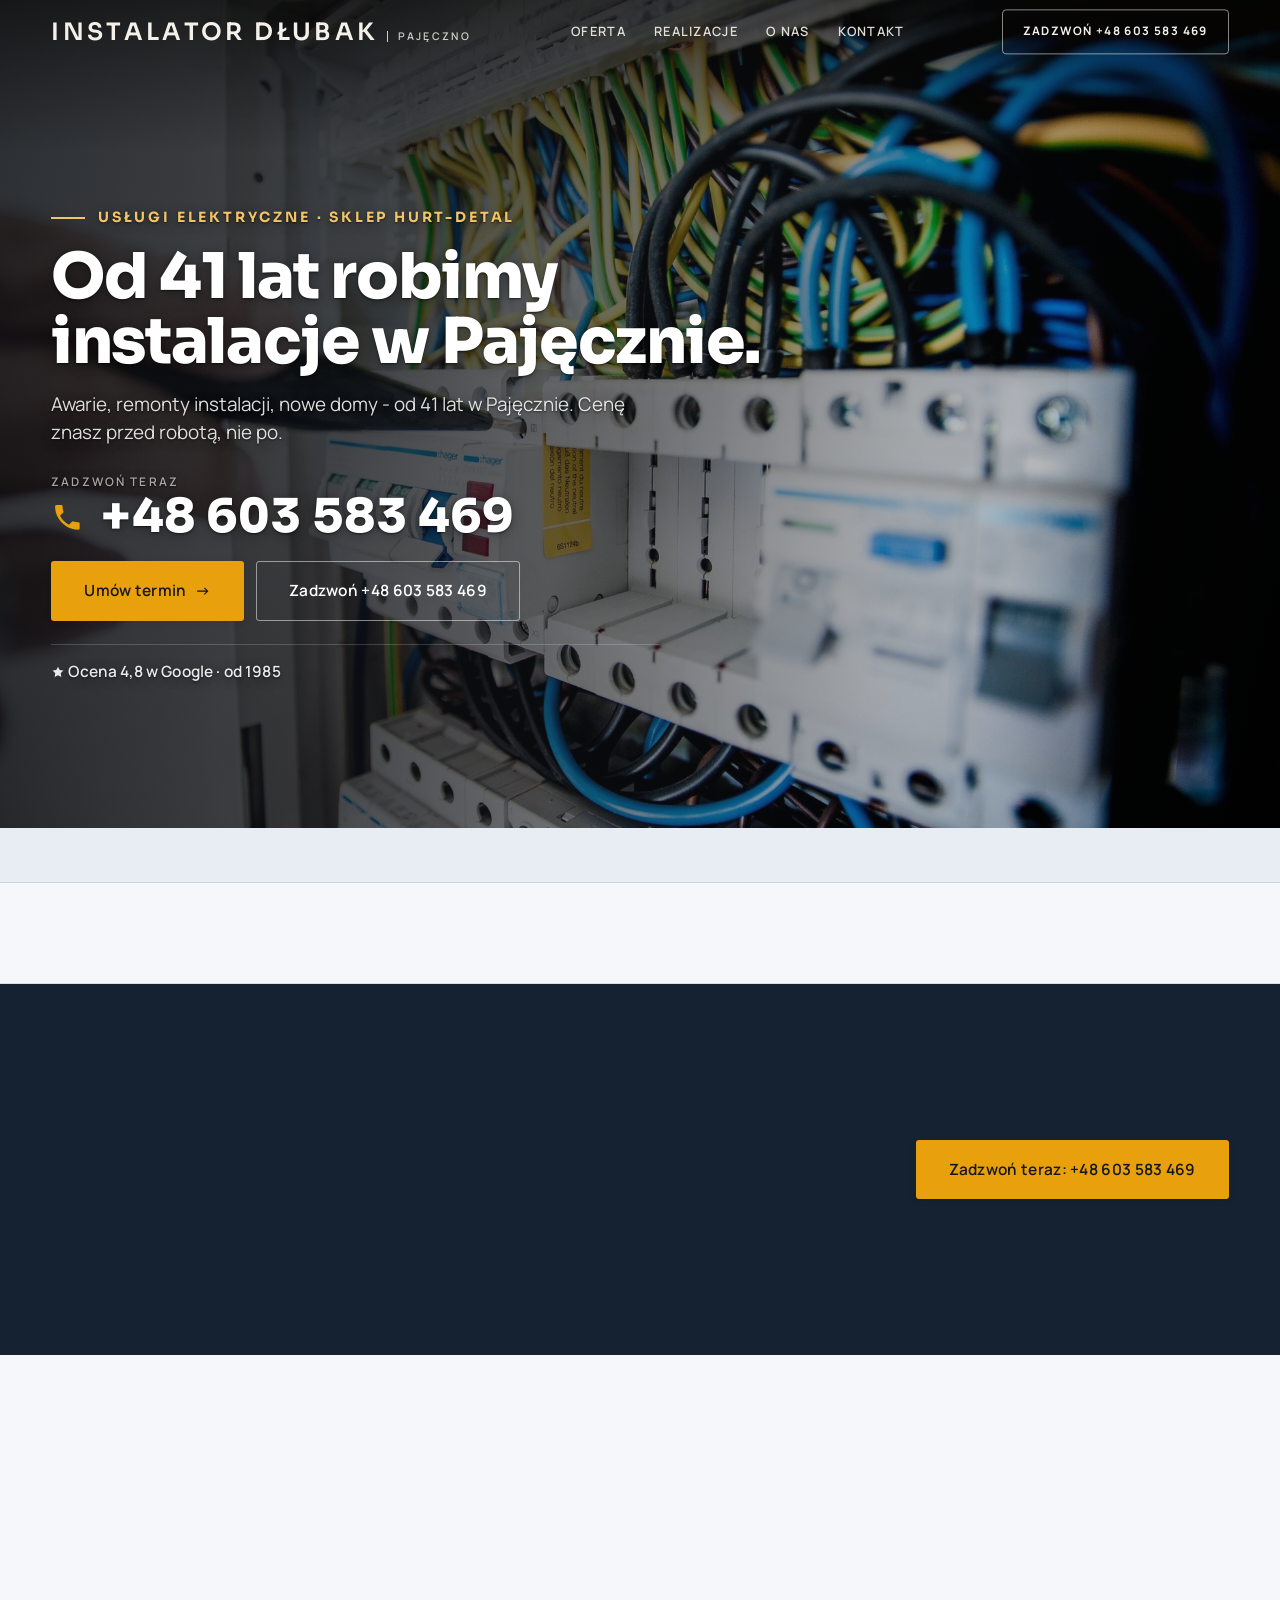
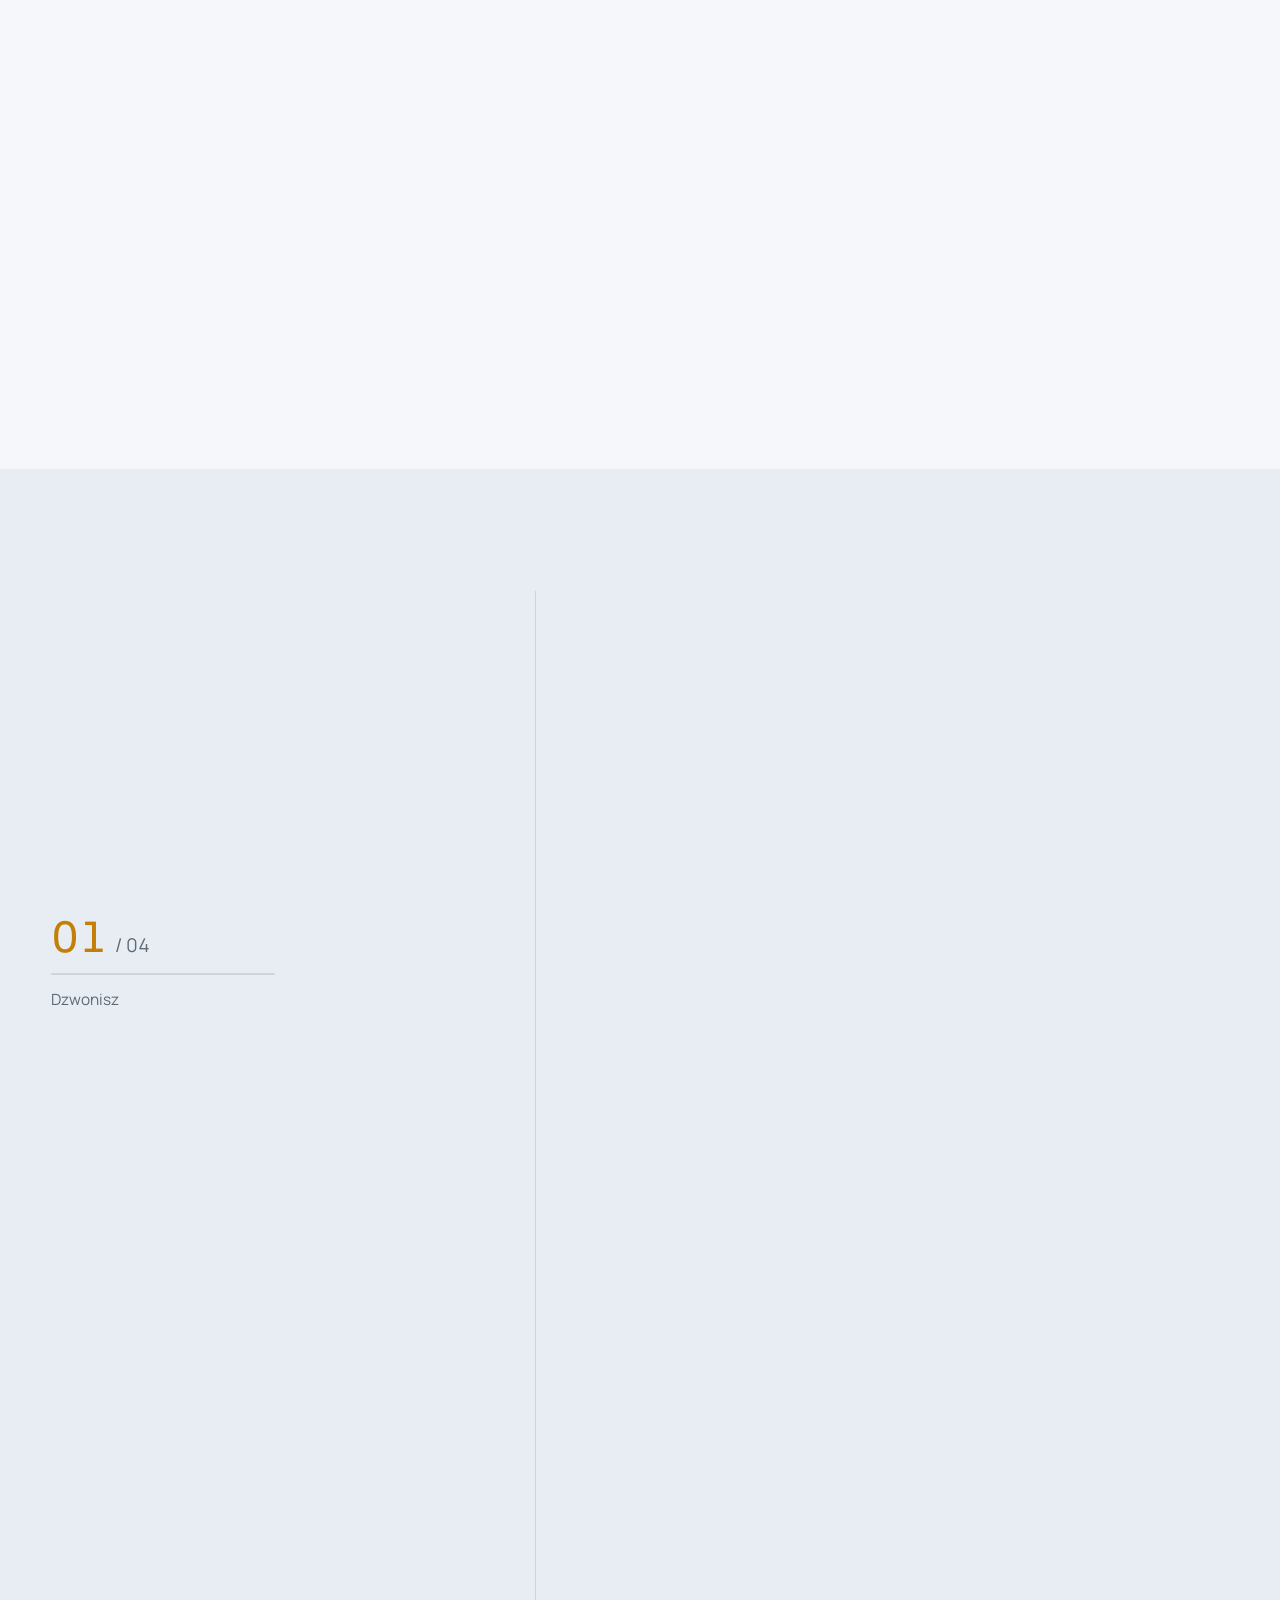
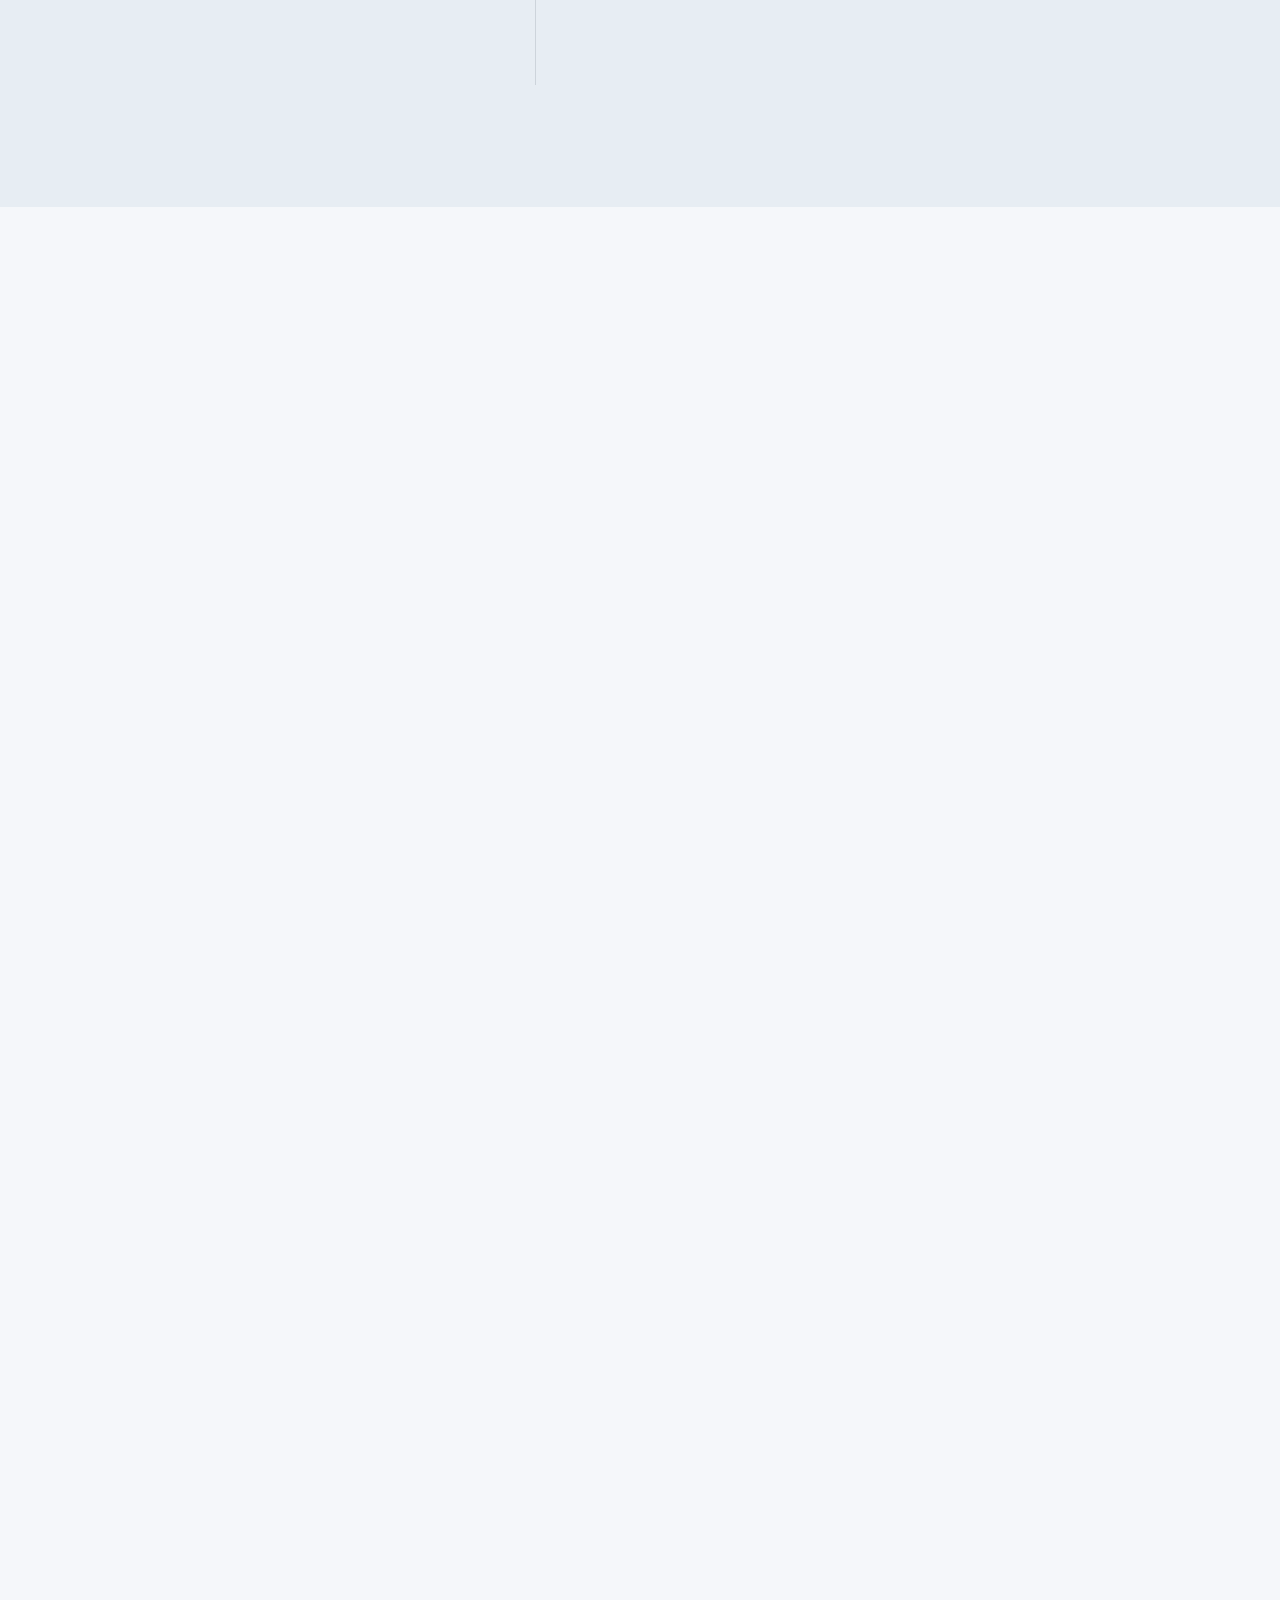
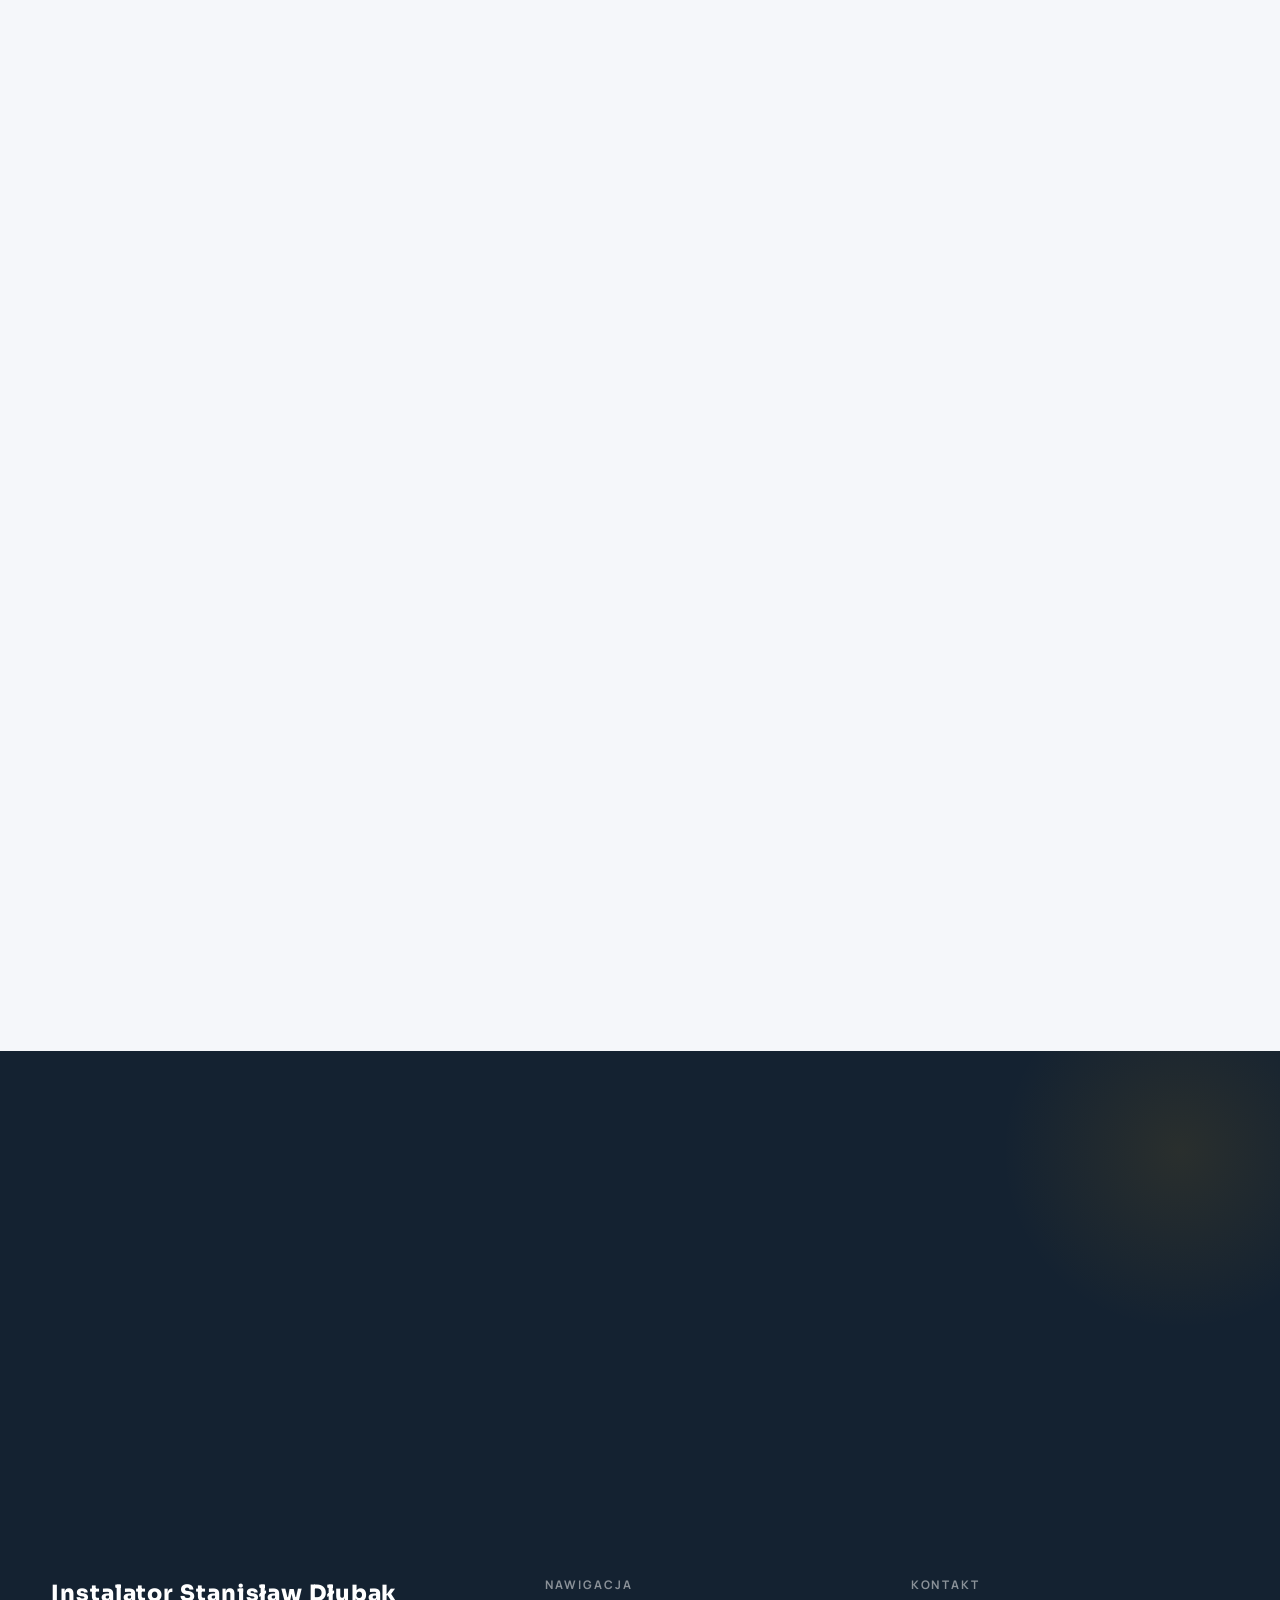
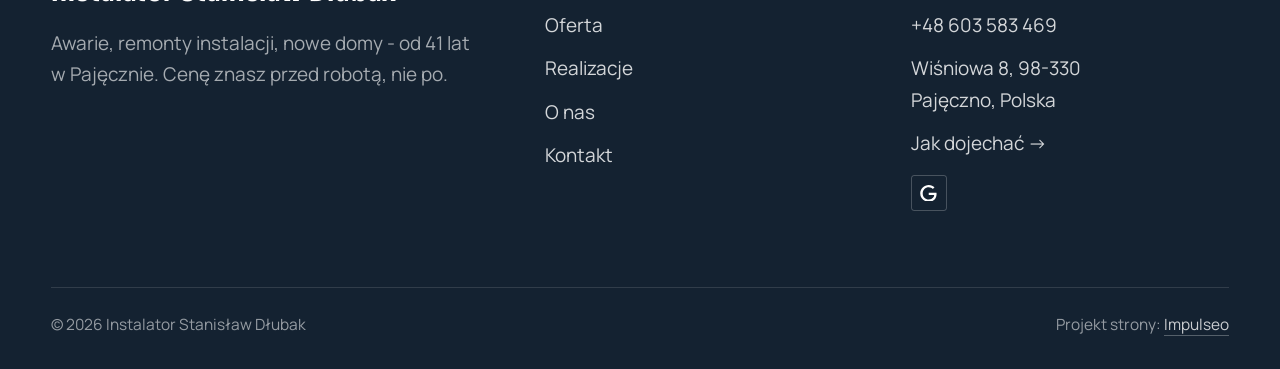
==== index.html @ f7d9b198 "Strona demo: instalator-stanislaw-dlubak" ====
<!DOCTYPE html>
<html lang="pl">
<head>
<meta charset="UTF-8">
<meta name="viewport" content="width=device-width, initial-scale=1.0">
<title>Instalator Stanisław Dłubak - elektryk, awarie i instalacje</title>
<meta name="description" content="Elektryk w Pajęcznie z dojazdem. Awarie, instalacje, rozdzielnice, oświetlenie, pomiary z protokołem. Cenę znasz przed robotą. Zadzwoń: +48 603 583 469.">
<link rel="canonical" href="https://kris20032.github.io/instalator-stanislaw-dlubak/">
<meta name="robots" content="noindex, nofollow">
<meta property="og:type" content="website">
<meta property="og:locale" content="pl_PL">
<meta property="og:site_name" content="Instalator Stanisław Dłubak">
<meta property="og:title" content="Instalator Stanisław Dłubak - elektryk, awarie i instalacje">
<meta property="og:description" content="Elektryk w Pajęcznie z dojazdem. Awarie, instalacje, rozdzielnice, oświetlenie, pomiary z protokołem. Cenę znasz przed robotą. Zadzwoń: +48 603 583 469.">
<meta property="og:url" content="https://kris20032.github.io/instalator-stanislaw-dlubak/">
<meta property="og:image" content="https://kris20032.github.io/instalator-stanislaw-dlubak/img/og.jpg">
<meta property="og:image:width" content="1200">
<meta property="og:image:height" content="630">
<meta name="twitter:card" content="summary_large_image">
<script type="application/ld+json">{"@context": "https://schema.org", "@type": "Electrician", "name": "Instalator Stanisław Dłubak", "url": "https://kris20032.github.io/instalator-stanislaw-dlubak/", "telephone": "+48603583469", "image": "https://kris20032.github.io/instalator-stanislaw-dlubak/img/og.jpg", "areaServed": "Pajęczno", "sameAs": ["https://maps.google.com/?cid=6243514993665924678&g_mp=Cidnb29nbGUubWFwcy5wbGFjZXMudjEuUGxhY2VzLlNlYXJjaFRleHQQAhgEIAA"]}</script>
<link rel="preconnect" href="https://fonts.googleapis.com">
<link rel="preconnect" href="https://fonts.gstatic.com" crossorigin>
<link href="https://fonts.googleapis.com/css2?family=Sora:wght@600;700;800&family=Manrope:wght@400;500;600&display=swap" rel="stylesheet">
<link rel="stylesheet" href="assets/styles.css?v=295d6cc1">
</head>
<body>

<header class="nav">
  <div class="wrap nav-inner">
    <a class="brand" href="index.html"><span class="name">Instalator Dłubak</span><span class="sub">Pajęczno</span></a>
    <nav class="nav-links">
      <a href="oferta.html">Oferta</a>
      <a href="realizacje.html">Realizacje</a>
      <a href="o-nas.html">O nas</a>
      <a href="kontakt.html">Kontakt</a>
      <a href="tel:+48603583469" class="btn btn-accent">Zadzwoń +48 603 583 469</a>
    </nav>
    <button class="nav-toggle" aria-label="Menu"><span></span><span></span><span></span></button>
  </div>
</header>

<main>
<section class="hero-fach">
  <img class="hf-photo" src="img/hero.jpg" fetchpriority="high" data-rotate="img/g2.jpg|img/g4.jpg" alt="Instalator Stanisław Dłubak" width="1880" height="1251">
  <div class="hf-panel">
    <div class="hf-inner">
      <span class="hf-kicker">Usługi elektryczne · sklep hurt-detal</span>
      <h1 class="hf-title">Od 41 lat robimy instalacje w Pajęcznie. <em></em></h1>
      <p class="hf-lead">Awarie, remonty instalacji, nowe domy - od 41 lat w Pajęcznie. Cenę znasz przed robotą, nie po.</p>
      <a class="hf-phone" href="tel:+48603583469"><span class="hf-phone-lab">Zadzwoń teraz</span><span class="hf-phone-num"><svg class="ico-tel" width="16" height="16" viewBox="0 0 24 24" fill="none" aria-hidden="true"><path d="M6.6 10.8a15.5 15.5 0 0 0 6.6 6.6l2.2-2.2a1 1 0 0 1 1-.24 11.4 11.4 0 0 0 3.6.58 1 1 0 0 1 1 1V20a1 1 0 0 1-1 1A17 17 0 0 1 3 4a1 1 0 0 1 1-1h3.5a1 1 0 0 1 1 1c0 1.25.2 2.46.58 3.6a1 1 0 0 1-.25 1l-2.23 2.2Z" fill="currentColor"/></svg> +48 603 583 469</span></a>
      <div class="hf-actions">
        <a href="kontakt.html" class="btn btn-accent">Umów termin <span class="arr">→</span></a>
        <a href="tel:+48603583469" class="btn btn-ghost hf-ghost">Zadzwoń +48 603 583 469</a>
      </div>
      <div class="hf-trust"><svg class="ico-star" width="14" height="14" viewBox="0 0 24 24" style="vertical-align:-2px" aria-hidden="true"><path d="M12 2.8l2.85 5.8 6.4.93-4.63 4.5 1.1 6.37L12 17.4l-5.72 3 1.1-6.37-4.63-4.5 6.4-.93L12 2.8Z" fill="currentColor"/></svg> Ocena 4,8 w Google · od 1985</div>
    </div>
  </div>
</section>
<section class="fach-promise">
  <div class="wrap">
    <ul class="fp-row reveal"><li>Bezpłatna wycena</li><li>Dojazd: Pajęczno i okolice</li><li>Gwarancja na robociznę</li></ul>
  </div>
</section>
<section class="opinie-mini" aria-label="Opinie klientów">
  <div class="wrap">
    <div class="om-row">
      <div class="om-item reveal"><blockquote>„Polecam , miła i fachowa obsługa, duży wybór”</blockquote><span class="om-autor">EW</span></div>
      <div class="om-item reveal"><blockquote>„Grzeczna fachowa obsliga uprzejma”</blockquote><span class="om-autor">Lech Janerka</span></div>
    </div>
  </div>
</section>
<section class="awaria">
  <div class="wrap">
      <div class="reveal">
        <h3>Awaria? Jesteśmy pod telefonem.</h3>
        <p>Szybki dojazd na pilne zgłoszenia.</p>
      </div>
      <a class="btn btn-accent" href="tel:+48603583469">Zadzwoń teraz: +48 603 583 469</a>
  </div>
</section>
<section class="gateways-band">
  <div class="wrap">
    <div class="gateways">
      <a href="oferta.html" class="gateway reveal"><img src="img/g10.jpg" alt="Awarie i usterki" loading="lazy" width="1880" height="1253" decoding="async"><span class="g-ttl">Awarie i usterki</span></a>
      <a href="oferta.html" class="gateway reveal"><img src="img/g11.jpg" alt="Instalacje elektryczne" loading="lazy" width="1880" height="1253" decoding="async"><span class="g-ttl">Instalacje elektryczne</span></a>
      <a href="oferta.html" class="gateway reveal"><img src="img/g12.jpg" alt="Rozdzielnice i zabezpieczenia" loading="lazy" width="1880" height="1254" decoding="async"><span class="g-ttl">Rozdzielnice i zabezpieczenia</span></a>
    </div>
  </div>
</section>
<section class="proces proces-os fachowcy">
  <div class="wrap proc-grid">
    <div class="proc-side">
      <div class="head reveal">
        <span class="eyebrow">Jak pracujemy</span>
        <h2>Wiesz, na czym stoisz - na każdym etapie</h2>
        <p>Od pierwszego telefonu do odbioru roboty - krok po kroku.</p>
      </div>
      <div class="proc-count" aria-hidden="true"><span class="pc-cur">01</span><span class="pc-all">/ 04</span></div>
      <div class="proc-bar" aria-hidden="true"><i></i></div>
      <p class="proc-now" aria-hidden="true">Dzwonisz</p>
    </div>
    <ol class="proces-line">
      <li class="reveal"><span class="pno">01</span><h3>Dzwonisz</h3><p>Opisujesz, co się dzieje. Od razu mówimy, czy to pilne, czy może poczekać - i czy to w ogóle robota dla elektryka.</p></li>
      <li class="reveal"><span class="pno">02</span><h3>Znasz cenę</h3><p>Wymianę gniazdka wycenimy przez telefon, remont instalacji po obejrzeniu ścian. Cena ustalona przed robotą już nie rośnie.</p></li>
      <li class="reveal"><span class="pno">03</span><h3>Robota</h3><p>Stare przewody i osprzęt pokazujemy, nie wynosimy po cichu - widzisz, co było do wymiany.</p></li>
      <li class="reveal"><span class="pno">04</span><h3>Odbiór i gwarancja</h3><p>Na koniec mierzymy i pokazujemy wynik - dostajesz protokół, gwarancję i jasny rachunek.</p></li>
    </ol>
  </div>
</section>
<section>
  <div class="wrap">
    <div class="head reveal">
      <span class="eyebrow">Realizacje</span>
      <h2>Z ostatnich robót</h2>
      <p>Rozdzielnice, oświetlenie, nowe obwody - stan z dnia oddania, bez upiększania.</p>
    </div>
    <div class="gallery">
      <div class="tile t-two3 reveal"><img src="img/g1.jpg" alt="Instalator Stanisław Dłubak" loading="lazy" width="1476" height="1990" decoding="async"></div>
      <div class="tile t-third reveal"><img src="img/g3.jpg" alt="Instalator Stanisław Dłubak" loading="lazy" width="1536" height="2048" decoding="async"></div>
      <div class="tile t-third reveal"><img src="img/g5.jpg" alt="Instalator Stanisław Dłubak" loading="lazy" width="1536" height="2048" decoding="async"></div>
      <div class="tile t-third reveal"><img src="img/g6.jpg" alt="Instalator Stanisław Dłubak" loading="lazy" width="1550" height="1146" decoding="async"></div>
      <div class="tile t-third reveal"><img src="img/g7.jpg" alt="Instalator Stanisław Dłubak" loading="lazy" width="1450" height="1970" decoding="async"></div>
    </div>
    <div style="margin-top:var(--space-7)" class="reveal"><a href="realizacje.html" class="btn btn-accent">Pełna galeria <span class="arr">→</span></a></div>
  </div>
</section>
<section class="fach-uslugi">
  <div class="wrap">
    <div class="head reveal">
      <span class="eyebrow">Oferta</span>
      <h2>Co robimy</h2>
      <p>Instalacje, naprawy i pomiary, a przy Wiśniowej 8 sklep z osprzętem, kablami i lampami.</p>
    </div>
    <ul class="fu-list">
      <li class="fu-row reveal"><div class="fu-name">Awarie i usterki</div><div class="fu-desc">Różnicówka wybija „bez powodu”? Powód zawsze jest - wilgoć w puszce, przebity przewód, zużyty odbiornik.</div><a class="fu-cta" href="kontakt.html">Wycena <span class="arr">→</span></a></li>
      <li class="fu-row reveal"><div class="fu-name">Instalacje elektryczne</div><div class="fu-desc">Masz w ścianach aluminium sprzed dekad? Wymieniamy stare instalacje na miedź - obwód po obwodzie, etapami, tak żeby dało się normalnie mieszkać w trakcie.</div><a class="fu-cta" href="kontakt.html">Wycena <span class="arr">→</span></a></li>
      <li class="fu-row reveal"><div class="fu-name">Rozdzielnice i zabezpieczenia</div><div class="fu-desc">Tablica z korkami pamięta poprzedniego właściciela? Składamy i modernizujemy rozdzielnice: nowe zabezpieczenia, różnicówki, ochrona przepięciowa i czytelny opis na drzwiczkach - żeby przy usterce dało się wyłączyć jeden obwód, a nie cały dom.</div><a class="fu-cta" href="kontakt.html">Wycena <span class="arr">→</span></a></li>
      <li class="fu-row reveal"><div class="fu-name">Oświetlenie i LED</div><div class="fu-desc">Halogeny grzeją, świetlówki mrugają i kręcą licznikiem? Przerabiamy stare oświetlenie na LED razem z zasilaczami i sterowaniem.</div><a class="fu-cta" href="kontakt.html">Wycena <span class="arr">→</span></a></li>
      <li class="fu-row reveal"><div class="fu-name">Gniazdka, włączniki i osprzęt</div><div class="fu-desc">Za mało gniazdek i wszystko wisi na przedłużaczach? Dokładamy punkty tam, gdzie ich brakuje: przy biurku, za telewizorem, na blacie w kuchni.</div><a class="fu-cta" href="kontakt.html">Wycena <span class="arr">→</span></a></li>
      <li class="fu-row reveal"><div class="fu-name">Pomiary i protokoły</div><div class="fu-desc">Robimy pomiary elektryczne z protokołem: odbiorowe do nowego domu, okresowe do firmy, po remoncie albo po zalaniu.</div><a class="fu-cta" href="kontakt.html">Wycena <span class="arr">→</span></a></li>
      <li class="fu-row reveal"><div class="fu-name">Sklep elektryczny</div><div class="fu-desc">Hurt i detal przy Wiśniowej 8: artykuły elektryczne, lampy, kable i AGD. Otwarte od poniedziałku do soboty.</div><a class="fu-cta" href="kontakt.html">Dojazd <span class="arr">→</span></a></li>
    </ul>
    <div style="margin-top:var(--space-7)" class="reveal"><a href="oferta.html" class="btn btn-ghost">Pełna oferta <span class="arr">→</span></a></div>
  </div>
</section>
<section class="stopklatka" aria-hidden="true">
  <div class="stk-bg" style="background-image:url(img/g13.jpg)"></div>
</section>
<section class="opinie">
  <div class="wrap">
    <div class="head center reveal">
      <span class="eyebrow">Opinie</span>
      <h2>Co mówią klienci</h2>
    </div>
    <p class="op-meta reveal"><span class="g-badge"><svg class="gb-ico" viewBox="0 0 24 24" width="18" height="18" aria-hidden="true"><path fill="#4285F4" d="M22.56 12.25c0-.78-.07-1.53-.2-2.25H12v4.26h5.92c-.26 1.37-1.04 2.53-2.21 3.31v2.77h3.57c2.08-1.92 3.28-4.74 3.28-8.09z"/><path fill="#34A853" d="M12 23c2.97 0 5.46-.98 7.28-2.66l-3.57-2.77c-.98.66-2.23 1.06-3.71 1.06-2.86 0-5.29-1.93-6.16-4.53H2.18v2.84C3.99 20.53 7.7 23 12 23z"/><path fill="#FBBC05" d="M5.84 14.09c-.22-.66-.35-1.36-.35-2.09s.13-1.43.35-2.09V7.07H2.18C1.43 8.55 1 10.22 1 12s.43 3.45 1.18 4.93l2.85-2.22.81-.62z"/><path fill="#EA4335" d="M12 5.38c1.62 0 3.06.56 4.21 1.64l3.15-3.15C17.45 2.09 14.97 1 12 1 7.7 1 3.99 3.47 2.18 7.07l3.66 2.84c.87-2.6 3.3-4.53 6.16-4.53z"/></svg><b class="gb-ocena">4,8</b><svg class="gb-stars" viewBox="0 0 90 18" width="74" height="14.8" aria-hidden="true"><g fill="currentColor" opacity=".26"><path transform="translate(0,0)" d="M9 1.6l2.2 4.46 4.92.72-3.56 3.47.84 4.9L9 12.74l-4.4 2.31.84-4.9L1.88 6.68l4.92-.72L9 1.6Z"/><path transform="translate(18,0)" d="M9 1.6l2.2 4.46 4.92.72-3.56 3.47.84 4.9L9 12.74l-4.4 2.31.84-4.9L1.88 6.68l4.92-.72L9 1.6Z"/><path transform="translate(36,0)" d="M9 1.6l2.2 4.46 4.92.72-3.56 3.47.84 4.9L9 12.74l-4.4 2.31.84-4.9L1.88 6.68l4.92-.72L9 1.6Z"/><path transform="translate(54,0)" d="M9 1.6l2.2 4.46 4.92.72-3.56 3.47.84 4.9L9 12.74l-4.4 2.31.84-4.9L1.88 6.68l4.92-.72L9 1.6Z"/><path transform="translate(72,0)" d="M9 1.6l2.2 4.46 4.92.72-3.56 3.47.84 4.9L9 12.74l-4.4 2.31.84-4.9L1.88 6.68l4.92-.72L9 1.6Z"/></g><clipPath id="gs960"><rect x="0" y="0" width="86.4" height="18"/></clipPath><g fill="#FBBC04" clip-path="url(#gs960)"><path transform="translate(0,0)" d="M9 1.6l2.2 4.46 4.92.72-3.56 3.47.84 4.9L9 12.74l-4.4 2.31.84-4.9L1.88 6.68l4.92-.72L9 1.6Z"/><path transform="translate(18,0)" d="M9 1.6l2.2 4.46 4.92.72-3.56 3.47.84 4.9L9 12.74l-4.4 2.31.84-4.9L1.88 6.68l4.92-.72L9 1.6Z"/><path transform="translate(36,0)" d="M9 1.6l2.2 4.46 4.92.72-3.56 3.47.84 4.9L9 12.74l-4.4 2.31.84-4.9L1.88 6.68l4.92-.72L9 1.6Z"/><path transform="translate(54,0)" d="M9 1.6l2.2 4.46 4.92.72-3.56 3.47.84 4.9L9 12.74l-4.4 2.31.84-4.9L1.88 6.68l4.92-.72L9 1.6Z"/><path transform="translate(72,0)" d="M9 1.6l2.2 4.46 4.92.72-3.56 3.47.84 4.9L9 12.74l-4.4 2.31.84-4.9L1.88 6.68l4.92-.72L9 1.6Z"/></g></svg><span class="gb-txt">w Google</span></span></p>
    <p class="op-meta reveal"><a class="op-google" href="https://maps.google.com/?cid=6243514993665924678&amp;g_mp=Cidnb29nbGUubWFwcy5wbGFjZXMudjEuUGxhY2VzLlNlYXJjaFRleHQQAhgEIAA" target="_blank" rel="noopener"><svg class="op-g-ico" viewBox="0 0 24 24" width="17" height="17" aria-hidden="true"><path fill="#4285F4" d="M22.56 12.25c0-.78-.07-1.53-.2-2.25H12v4.26h5.92c-.26 1.37-1.04 2.53-2.21 3.31v2.77h3.57c2.08-1.92 3.28-4.74 3.28-8.09z"/><path fill="#34A853" d="M12 23c2.97 0 5.46-.98 7.28-2.66l-3.57-2.77c-.98.66-2.23 1.06-3.71 1.06-2.86 0-5.29-1.93-6.16-4.53H2.18v2.84C3.99 20.53 7.7 23 12 23z"/><path fill="#FBBC05" d="M5.84 14.09c-.22-.66-.35-1.36-.35-2.09s.13-1.43.35-2.09V7.07H2.18C1.43 8.55 1 10.22 1 12s.43 3.45 1.18 4.93l2.85-2.22.81-.62z"/><path fill="#EA4335" d="M12 5.38c1.62 0 3.06.56 4.21 1.64l3.15-3.15C17.45 2.09 14.97 1 12 1 7.7 1 3.99 3.47 2.18 7.07l3.66 2.84c.87-2.6 3.3-4.53 6.16-4.53z"/></svg><span>Zobacz opinie w Google</span><span class="arr">→</span></a></p>
    <div class="opinie-grid">
      <figure class="op-card reveal"><span class="op-star"><svg class="ico-star" width="14" height="14" viewBox="0 0 24 24" style="vertical-align:-2px" aria-hidden="true"><path d="M12 2.8l2.85 5.8 6.4.93-4.63 4.5 1.1 6.37L12 17.4l-5.72 3 1.1-6.37-4.63-4.5 6.4-.93L12 2.8Z" fill="currentColor"/></svg><svg class="ico-star" width="14" height="14" viewBox="0 0 24 24" style="vertical-align:-2px" aria-hidden="true"><path d="M12 2.8l2.85 5.8 6.4.93-4.63 4.5 1.1 6.37L12 17.4l-5.72 3 1.1-6.37-4.63-4.5 6.4-.93L12 2.8Z" fill="currentColor"/></svg><svg class="ico-star" width="14" height="14" viewBox="0 0 24 24" style="vertical-align:-2px" aria-hidden="true"><path d="M12 2.8l2.85 5.8 6.4.93-4.63 4.5 1.1 6.37L12 17.4l-5.72 3 1.1-6.37-4.63-4.5 6.4-.93L12 2.8Z" fill="currentColor"/></svg><svg class="ico-star" width="14" height="14" viewBox="0 0 24 24" style="vertical-align:-2px" aria-hidden="true"><path d="M12 2.8l2.85 5.8 6.4.93-4.63 4.5 1.1 6.37L12 17.4l-5.72 3 1.1-6.37-4.63-4.5 6.4-.93L12 2.8Z" fill="currentColor"/></svg><svg class="ico-star" width="14" height="14" viewBox="0 0 24 24" style="vertical-align:-2px" aria-hidden="true"><path d="M12 2.8l2.85 5.8 6.4.93-4.63 4.5 1.1 6.37L12 17.4l-5.72 3 1.1-6.37-4.63-4.5 6.4-.93L12 2.8Z" fill="currentColor"/></svg></span><blockquote>Polecam , miła i fachowa obsługa, duży wybór</blockquote><span class="op-autor">EW</span></figure>
      <figure class="op-card reveal"><span class="op-star"><svg class="ico-star" width="14" height="14" viewBox="0 0 24 24" style="vertical-align:-2px" aria-hidden="true"><path d="M12 2.8l2.85 5.8 6.4.93-4.63 4.5 1.1 6.37L12 17.4l-5.72 3 1.1-6.37-4.63-4.5 6.4-.93L12 2.8Z" fill="currentColor"/></svg> 4</span><blockquote>Grzeczna fachowa obsliga uprzejma</blockquote><span class="op-autor">Lech Janerka</span></figure>
    </div>
  </div>
</section>
<section class="obszar">
  <div class="wrap">
    <div class="head center reveal">
      <span class="eyebrow">Obszar działania</span>
      <h2>Dojeżdżamy do Ciebie</h2>
    </div>
    <p class="obszar-txt reveal" style="text-align:center;max-width:60ch;margin:0 auto 1.4rem">Nie wiesz, czy dojedziemy do Ciebie? Zadzwoń i podaj adres. Jak nie dojeżdżamy, powiemy od razu i nie zajmiemy Ci dnia.</p>
    <ul class="obszar-list reveal"><li class="is-home">Pajęczno</li><li>+ okolice</li></ul>
    <div class="obszar-mapa reveal" style="margin-top:var(--space-7)">
      <iframe title="Obszar działania - Pajęczno i okolice" src="https://maps.google.com/maps?q=51.1472084%2C18.9978158&amp;z=11&amp;output=embed" loading="lazy" referrerpolicy="no-referrer-when-downgrade" style="width:100%;height:clamp(280px,38vh,420px);border:0;display:block;border-radius:var(--r-md)"></iframe>
    </div>
  </div>
</section>
<section class="faq-klinika">
  <div class="wrap">
    <div class="head center reveal">
      <span class="eyebrow">Częste pytania</span>
      <h2>Dobrze wiedzieć</h2>
    </div>
    <div class="faq-list">
      <details class="faq-item reveal"><summary>Ile to będzie kosztowało?</summary><p>Zależy, co się dzieje - dlatego wypytujemy przez telefon i od razu podajemy widełki. Ostateczną cenę ustalamy przy oględzinach, zanim zaczniemy.</p></details>
      <details class="faq-item reveal"><summary>Czy wycena jest płatna?</summary><p>Nie. Przyjazd i wycena w Pajęcznie i najbliższej okolicy są bezpłatne - płacisz dopiero za umówioną robotę.</p></details>
      <details class="faq-item reveal"><summary>Jak szybko przyjedziecie?</summary><p>Brak prądu w całym domu to pilny wyjazd - przestawiamy grafik. Dołożenie gniazdka spokojnie poczeka na umówiony termin.</p></details>
      <details class="faq-item reveal"><summary>Czy dostanę fakturę?</summary><p>Tak, na firmę albo na osobę prywatną. Dokument dostajesz od razu - razem z protokołem, jeśli robiliśmy pomiary.</p></details>
      <details class="faq-item reveal"><summary>Mam starą instalację. Muszę wymieniać wszystko?</summary><p>Aluminium w ścianach to jeszcze nie wyrok, ale ma swoje lata i lubi luzujące się zaciski. Mówimy wprost, co wymienić od razu, a co można zaplanować - z cenami, żebyś mógł rozłożyć to w czasie.</p></details>
      <details class="faq-item reveal"><summary>Co, jeśli po naprawie coś dalej nie gra?</summary><p>Wracamy i mierzymy jeszcze raz. Nasza wina - poprawiamy za darmo; wyszło coś nowego - mówimy wprost, co i za ile.</p></details>
    </div>
  </div>
</section>
<section class="cta">
  <div class="wrap">
    <div class="reveal">
      <span class="eyebrow">Współpraca</span>
      <h2>Potrzebujesz fachowca? Wycenimy za darmo.</h2>
      <p>Zadzwoń, umówimy termin oględzin. Cenę poznasz przed robotą, nie po niej.</p>
    </div>
    <div class="cta-actions reveal">
      <a href="kontakt.html" class="btn btn-light">Umów termin <span class="arr">→</span></a>
      <a href="tel:+48603583469" class="btn btn-ghost btn-ghost-cta">+48 603 583 469</a>
    </div>
  </div>
</section>
</main>

<footer>
  <div class="wrap">
    <div class="foot-grid">
      <div class="foot-brand">
        <div class="name">Instalator Stanisław Dłubak</div>
        <p>Awarie, remonty instalacji, nowe domy - od 41 lat w Pajęcznie. Cenę znasz przed robotą, nie po.</p>
      </div>
      <div class="foot-col">
        <h4>Nawigacja</h4>
        <a href="oferta.html">Oferta</a>
        <a href="realizacje.html">Realizacje</a>
        <a href="o-nas.html">O nas</a>
        <a href="kontakt.html">Kontakt</a>
      </div>
      <div class="foot-col">
        <h4>Kontakt</h4>
        <a href="tel:+48603583469">+48 603 583 469</a>
        <p>Wiśniowa 8, 98-330 Pajęczno, Polska</p>
        <a href="https://maps.google.com/?cid=6243514993665924678&g_mp=Cidnb29nbGUubWFwcy5wbGFjZXMudjEuUGxhY2VzLlNlYXJjaFRleHQQAhgEIAA" target="_blank" rel="noopener">Jak dojechać →</a>
      <div class="foot-soc">
        <a class="soc" href="https://maps.google.com/?cid=6243514993665924678&g_mp=Cidnb29nbGUubWFwcy5wbGFjZXMudjEuUGxhY2VzLlNlYXJjaFRleHQQAhgEIAA" target="_blank" rel="noopener" aria-label="Google - Instalator Stanisław Dłubak"><svg viewBox="0 0 24 24" aria-hidden="true" focusable="false"><path d="M12.48 10.92v3.28h7.84c-.24 1.84-.853 3.187-1.787 4.133-1.147 1.147-2.933 2.4-6.053 2.4-4.827 0-8.6-3.893-8.6-8.72s3.773-8.72 8.6-8.72c2.6 0 4.507 1.027 5.907 2.347l2.307-2.307C18.747 1.44 16.133 0 12.48 0 5.867 0 .307 5.387.307 12s5.56 12 12.173 12c3.573 0 6.267-1.173 8.373-3.36 2.16-2.16 2.84-5.213 2.84-7.667 0-.76-.053-1.467-.173-2.053H12.48z" fill="currentColor"/></svg></a>
      </div>
      </div>
    </div>
    <div class="foot-bot">
      <span>© 2026 Instalator Stanisław Dłubak</span>
      <span>Projekt strony: <a class="foot-credit" href="https://impulseo.pl" target="_blank" rel="noopener">Impulseo</a></span>
    </div>
  </div>
</footer>
<div class="sticky-call"><a class="sc-call" href="tel:+48603583469"><svg class="ico-tel" width="16" height="16" viewBox="0 0 24 24" fill="none" aria-hidden="true"><path d="M6.6 10.8a15.5 15.5 0 0 0 6.6 6.6l2.2-2.2a1 1 0 0 1 1-.24 11.4 11.4 0 0 0 3.6.58 1 1 0 0 1 1 1V20a1 1 0 0 1-1 1A17 17 0 0 1 3 4a1 1 0 0 1 1-1h3.5a1 1 0 0 1 1 1c0 1.25.2 2.46.58 3.6a1 1 0 0 1-.25 1l-2.23 2.2Z" fill="currentColor"/></svg> Zadzwoń</a><a class="sc-quote" href="kontakt.html">Umów termin</a></div>
<div class="demo-wazne" data-do="2026-10-07" data-cykl="3" hidden><svg class="dw-ico" width="13" height="13" viewBox="0 0 24 24" fill="none" aria-hidden="true"><circle cx="12" cy="12" r="8.6" stroke="currentColor" stroke-width="1.8"/><path d="M12 7.2V12l3.3 2" stroke="currentColor" stroke-width="1.8" stroke-linecap="round"/></svg><span class="dw-txt"></span></div>

<script src="assets/main.js"></script>
</body>
</html>
---- assets/styles.css ----
/* ============================================================
   STOLBASZ — premium, architektoniczny B2B fit-out
   Jasna paleta, zero brązu. System wg premium-web-craft.
   Projekt strony: Impulseo (impulseo.pl)
   ============================================================ */

:root{
  /* PALETA — jasna, architektoniczna, chłodna */
  --paper:#f5f7fa;          /* główne tło */
  --paper-2:#e7edf3;        /* sekcje alternatywne (chłodny jasny szary) */
  --paper-3:#e7edf3;        /* delikatne wypełnienia */
  --ink:#142231;            /* tekst główny — chłodny grafit */
  --ink-soft:#2c3e52;       /* nagłówki drugorzędne */
  --muted:#697785;          /* tekst poboczny */
  --line:rgba(20,34,49,.12);/* hairline */
  --accent:#e8a00c;         /* stonowany petrol-slate — jedyny akcent */
  --accent-d:#c47f06;
  --accent-soft:rgba(232,160,12,.10);
  --dark:#142231;           /* sekcje ciemne (stopka/CTA) */

  /* HOVER ZDJĘĆ — JEDEN standard dla całego silnika (decyzja K. 04.08.2026, artefakt z wariantami).
     AKTUALNE (K.+Szymon 09.08.2026, wybór z artefaktu 6 wariantów): zoom 1.05 przy 1.4s -
     przy tak długim czasie mocniejszy kadr NIE skacze, tylko „oddycha". Poprzedni standard
     (1.02 / .55s z 04.08) odbierany jako dynamiczny i szybki.
     Spoczynek lekko przygaszony, ale TYLKO tam, gdzie jest mysz (@media hover:hover) —
     na telefonie zdjęcia zostają w pełnej jasności. */
  --img-zoom:1.05;                   /* K.+Szymon 09.08: wariant F z artefaktu porównawczego */
  --img-rest:brightness(.95) saturate(.99);
  --img-hot:brightness(1.06) saturate(1.05);
  --img-dur:1.4s;                    /* K.+Szymon 09.08 (wariant F): powoli = elegancko */
  --img-ease:cubic-bezier(.16,.84,.44,1);  /* miękki ogon, efekt „oddychania" */

  /* ODSTĘPY — skala 4/8 */
  --space-1:4px; --space-2:8px; --space-3:12px; --space-4:16px; --space-5:24px;
  --space-6:32px; --space-7:48px; --space-8:64px; --space-9:96px; --space-10:128px;

  /* TYPOGRAFIA — fluid clamp() (skala podbita 16.07.2026: większe, czytelniejsze litery — uwaga Adama) */
  --text-sm:clamp(.9rem,.87rem + .12vw,1rem);
  --text-base:clamp(1.08rem,1.04rem + .18vw,1.2rem);
  --text-lg:clamp(1.24rem,1.15rem + .34vw,1.44rem);
  --text-h3:clamp(1.34rem,1.22rem + .55vw,1.66rem);
  --text-h2:clamp(2.1rem,1.66rem + 2.1vw,3.1rem);
  --text-h1:clamp(2.9rem,2.1rem + 4vw,5.1rem);

  /* PROMIENIE — architektoniczne, raczej ostre */
  --r-sm:3px; --r-md:6px; --r-lg:10px;

  /* RUCH */
  --ease:cubic-bezier(.25,.46,.45,.94); --dur:.24s;

  /* CIENIE — miękkie, warstwowe */
  --sh-sm:0 1px 2px rgba(16,24,32,.04), 0 2px 8px rgba(16,24,32,.05);
  --sh-md:0 2px 6px rgba(16,24,32,.05), 0 12px 28px -8px rgba(16,24,32,.12);
  --sh-lg:0 6px 14px rgba(16,24,32,.07), 0 26px 56px -18px rgba(16,24,32,.22);

  --hairline:1px solid var(--line);

  --font-display:'Sora','Manrope',sans-serif;
  --font-body:'Manrope',sans-serif;
}

*{box-sizing:border-box;margin:0;padding:0}
html{scroll-behavior:smooth}
body{
  font-family:var(--font-body);
  font-size:var(--text-base);
  line-height:1.65;
  color:var(--ink);
  background:var(--paper);
  -webkit-font-smoothing:antialiased;
  text-rendering:optimizeLegibility;
}
img{max-width:100%;height:auto;display:block}  /* height:auto = width/height z atrybutów trzyma proporcje (TOP#12) */
a{color:inherit;text-decoration:none}

.wrap{width:min(92%,1180px);margin-inline:auto}
section{padding-block:clamp(52px,6.5vw,96px)}

h1,h2,h3{font-family:var(--font-display);font-weight:700;line-height:1.08;letter-spacing:-.02em;color:var(--ink)}
h1{font-size:var(--text-h1);letter-spacing:-.035em}
h2{font-size:var(--text-h2);letter-spacing:-.025em}
h3{font-size:var(--text-h3)}
/* MIARA — długość wiersza. WCAG 2.2 SC 1.4.8: max 80 znaków; Butterick: 45–90.
   68ch daje realnie 72–78 znaków polskiego tekstu, czyli z zapasem pod granicą.
   Wcześniej limit miał TYLKO <p> — <li>, <blockquote> i <dd> nie miały żadnego,
   i to jedyny powód, dla którego 23 bloki na dwóch oddanych stronach jadą po
   83–106 znaków w wierszu (pomiar 07.08.2026, bramka `miara`).
   ⚠️ Listy i definicje ograniczamy TYLKO bez klasy: `ul`/`ol` z klasą to u nas
   układ (siatki kafli, menu), a nie tekst ciągły — tam miarę wyznacza układ. */
/* 60ch, nie 68ch (K. 10.08): po zmianie fontów na węższe kroje (DM Sans i spółka)
   w 68ch mieściło się ~90 znaków - bramka pikselowa słusznie zgłaszała przekroczenie
   granicy 80. Pomiar na żywej przeglądarce: 60ch = 90 znaków, 53ch = ~78 znaków, czyli normę WCAG 1.4.8. */
:root{ --miara:53ch }
p{max-width:min(100%,var(--miara))}
blockquote,
ul:not([class])>li, ol:not([class])>li,
dl:not([class])>dd{max-width:min(100%,var(--miara))}

/* ⚠️ Świadomie BEZ wyjątku `.tile p,.card p,.svc p{max-width:none}`, choć nasuwa się sam:
   te akapity BYŁY już ograniczone (stare `p{max-width:65ch}`), więc „wyjątek" nie odblokowałby
   niczego nowego — tylko ROZLUŹNIŁ stan sprzed zmiany na wszystkich demach naraz.
   `figcaption` żadna z reguł wyżej nie dotyczy, więc też nie potrzebuje zwolnienia. */

/* ŁAMANIE. `balance` wyrównuje długości wierszy w nagłówku, `pretty` pilnuje ostatniego
   wiersza akapitu, żeby nie został w nim jeden wyraz. Obsługiwane od Chrome 117 /
   Safari 17.5; starsze przeglądarki po prostu ignorują tę własność.
   `text-wrap:pretty` nie występowało dotąd ANI RAZ w silniku ani w repo klientów. */
h1,h2,h3,.lead,.lede{text-wrap:balance}
p,li,blockquote,dd{text-wrap:pretty}

.eyebrow{
  font-family:var(--font-body);
  font-size:var(--text-sm);
  font-weight:600;
  letter-spacing:.18em;
  text-transform:uppercase;
  color:var(--accent);
  display:inline-flex;align-items:center;gap:var(--space-3);
}
/* flex:none + margin-top = kreska trzyma się PIERWSZEJ linii. Wcześniej align-items:center
   centrowało ją względem całego bloku i przy zawinięciu (długi kicker typu
   „…WNĘTRZ · LESZNO · OD 2019") druga linia lądowała z brzydkim wcięciem. */
.eyebrow{align-items:flex-start}
.eyebrow>*,.eyebrow{text-wrap:balance}   /* dlugi kicker lamal sie na sierote typu samo „2019" w drugiej linii */
.eyebrow::before{content:"";width:28px;height:1px;background:var(--accent);display:inline-block;flex:none;margin-top:.62em}

.muted{color:var(--muted)}
.lead{font-size:var(--text-lg);line-height:1.55;color:var(--ink-soft);max-width:50ch}

/* ---------- BUTTONS ---------- */
.btn{
  display:inline-flex;align-items:center;gap:var(--space-2);
  font-weight:600;font-size:var(--text-sm);letter-spacing:.02em;
  padding:var(--space-4) var(--space-6);
  border-radius:var(--r-sm);
  transition:transform var(--dur) var(--ease),box-shadow var(--dur) var(--ease),background var(--dur) var(--ease);
  cursor:pointer;border:1px solid transparent;
}
.btn-accent{background:var(--accent);color:#fff;box-shadow:var(--sh-sm)}
.btn-accent:hover{background:var(--accent-d);transform:translateY(-2px);box-shadow:var(--sh-md)}
.btn-accent:active{transform:translateY(0);box-shadow:var(--sh-sm)}
.btn-ghost{background:transparent;color:var(--ink);border-color:var(--line)}
.btn-ghost:hover{border-color:var(--accent);color:var(--accent);transform:translateY(-2px)}
.btn-light{background:#fff;color:var(--ink);box-shadow:var(--sh-sm)}
.btn-light:hover{transform:translateY(-2px);box-shadow:var(--sh-md)}
.btn .arr{transition:transform var(--dur) var(--ease)}
.btn:hover .arr{transform:translateX(4px)}

/* ---------- NAV ---------- */
.nav{
  position:sticky;top:0;z-index:50;
  background:color-mix(in srgb,var(--paper) 88%,transparent);
  backdrop-filter:saturate(140%) blur(10px);
  border-bottom:var(--hairline);
}
.nav-inner{display:flex;align-items:center;justify-content:space-between;gap:var(--space-5);height:72px}
/* ANTY-NACHODZENIE (K. 05.08.2026): długa nazwa firmy + przycisk z pełnym numerem nie mieściły się w pasku
   i flex ściskał linki PONIŻEJ ich treści - "Kontakt" wchodził na ramkę "Zadzwoń +48 ...". Teraz ustępuje
   nazwa marki (skrót wielokropkiem), a menu i przycisk nigdy się nie kurczą ani nie zachodzą na siebie. */
.brand{display:flex;flex-direction:column;line-height:1;min-width:0;flex:0 1 auto}
.brand .name{font-family:var(--font-display);font-weight:800;font-size:1.35rem;letter-spacing:.04em;white-space:nowrap;overflow:hidden;text-overflow:ellipsis}
.brand .sub{font-size:.62rem;letter-spacing:.34em;text-transform:uppercase;color:var(--muted);margin-top:5px;white-space:nowrap;overflow:hidden;text-overflow:ellipsis}
.nav-links{display:flex;align-items:center;gap:var(--space-6);flex:0 0 auto}
.nav-links a{font-size:var(--text-sm);font-weight:500;color:var(--ink-soft);position:relative;padding-block:4px;white-space:nowrap;transition:color var(--dur) var(--ease)}
.nav-links a::after{content:"";position:absolute;left:0;bottom:0;width:0;height:1.5px;background:var(--accent);transition:width var(--dur) var(--ease)}
.nav-links a:hover,.nav-links a.active{color:var(--ink)}
.nav-links a:hover::after,.nav-links a.active::after{width:100%}
.nav-links .btn{padding:var(--space-2) var(--space-5)}
/* przyciski w nav: właściwy kolor (przebij .nav-links a) + bez podkreślenia */
.nav-links a.btn-accent{color:#fff}
.nav-links a.btn-ghost,.nav-links a.btn-light{color:var(--ink)}
/* CTA w pasku: NIE podkreślenie spod linków menu, ale ten sam przelatujący błysk,
   co na wszystkich innych przyciskach (zgłoszenie K. 13.08.2026 - „na hero jest efekt
   światła przechodzącego przez przycisk, na navbarze go nie ma, a mają być identyczne").
   Reguła `.nav-links a::after` jest silniejsza od `.btn::after`, więc trzeba jej
   geometrię wyzerować i wpisać połysk z nazwy - samo `display:none` gasiło efekt. */
.nav-links a.btn::after{
  display:block;content:"";position:absolute;inset:0;z-index:-1;pointer-events:none;
  width:auto;height:auto;border-radius:inherit;   /* kasuje geometrię podkreślenia (width:0;height:1.5px) */
  background:linear-gradient(100deg,transparent 32%,rgba(255,255,255,.20) 50%,transparent 68%);
  translate:-120% 0}
@media (prefers-reduced-motion:no-preference){
  .nav-links a.btn:hover::after{translate:120% 0;transition:translate .75s var(--mt-ease,cubic-bezier(.16,.84,.44,1))}
}
.nav-toggle{display:none;background:none;border:none;cursor:pointer;flex-direction:column;gap:5px;padding:8px}
.nav-toggle span{width:24px;height:2px;background:var(--ink);transition:var(--dur)}
/* Ciasny zakres MIĘDZY menu mobilnym a pełnym pulpitem: zbijamy odstępy i nazwę marki,
   żeby wszystko zmieściło się naturalnie, zanim w ogóle dojdzie do skracania wielokropkiem. */
@media(max-width:1280px) and (min-width:921px){
  .nav-links{gap:var(--space-4)}
  .nav-links .btn{padding:var(--space-2) var(--space-4)}
  .brand .name{font-size:1.15rem}
}

/* ---------- HERO (split) ---------- */
.hero{position:relative;overflow:hidden;border-bottom:var(--hairline)}
.hero-grid{display:grid;grid-template-columns:1.05fr .95fr;gap:clamp(24px,4vw,60px);align-items:center;
  padding-block:clamp(36px,4.5vw,64px)}
.hero-copy .eyebrow{margin-bottom:var(--space-5)}
.hero-copy h1{margin-bottom:var(--space-5)}
.hero-copy .lead{margin-bottom:var(--space-7)}
.hero-actions{display:flex;flex-wrap:wrap;gap:var(--space-4)}
.hero-art{position:relative;aspect-ratio:4/3;border-radius:var(--r-lg);overflow:hidden;box-shadow:var(--sh-lg)}
.hero-art img{width:100%;height:100%;object-fit:cover}
.hero-art::after{content:"";position:absolute;inset:0;background:linear-gradient(180deg,transparent 55%,rgba(18,24,28,.28))}
.hero-badge{position:absolute;left:var(--space-5);bottom:var(--space-5);z-index:2;
  background:rgba(252,252,251,.94);backdrop-filter:blur(4px);
  border-radius:var(--r-md);padding:var(--space-4) var(--space-5);box-shadow:var(--sh-md);max-width:78%}
.hero-badge strong{display:block;font-family:var(--font-display);font-size:1rem;letter-spacing:-.01em}
.hero-badge span{font-size:var(--text-sm);color:var(--muted)}

/* ---------- HERO duży / kinowy (strona główna) ---------- */
.hero-cine{position:relative;min-height:clamp(560px,82vh,840px);min-height:clamp(560px,82svh,840px);display:flex;align-items:center;overflow:hidden;border-bottom:var(--hairline)}
.hero-cine>img{position:absolute;inset:0;width:100%;height:100%;object-fit:cover;z-index:0}
.hero-cine::after{content:"";position:absolute;inset:0;z-index:1;
  background:linear-gradient(95deg,rgba(13,18,23,.86) 0%,rgba(13,18,23,.64) 32%,rgba(13,18,23,.24) 62%,rgba(13,18,23,.04) 100%)}
.hero-cine .wrap{position:relative;z-index:2;padding-block:var(--space-8)}
.hero-cine .hero-copy{max-width:660px}
.hero-cine .eyebrow{color:#fff;margin-bottom:var(--space-5)}
.hero-cine .eyebrow::before{background:#fff}
.hero-cine h1{color:#fff;margin-bottom:var(--space-5);font-size:clamp(2.9rem,2rem + 4.4vw,5.2rem);text-wrap:balance}
.hero-cine .lead{color:rgba(255,255,255,.92);max-width:48ch;margin-bottom:var(--space-7)}
.hero-cine .hero-actions{display:flex;flex-wrap:wrap;gap:var(--space-4)}
/* NISKIE OKNO (laptop z dokiem i paskami przeglądarki ma ~700-780 px wysokości widoku):
   H1 do 5.2rem + długi lead nie mieściły się i przyciski wypadały POD krawędź ekranu -
   klient widział stronę bez ani jednego CTA. Skalujemy w dół, zamiast przycinać treść. */
@media(min-width:821px) and (max-height:820px){
  .hero-cine{min-height:clamp(520px,94svh,780px)}
  .hero-cine .wrap{padding-block:var(--space-6)}
  .hero-cine h1{font-size:clamp(2.2rem,1.5rem + 2.6vw,3.6rem);margin-bottom:var(--space-4)}
  .hero-cine .eyebrow{margin-bottom:var(--space-4)}
  .hero-cine .lead{margin-bottom:var(--space-5);max-width:44ch}
}
@media(max-width:680px){
  .hero-cine{min-height:clamp(520px,76vh,640px);min-height:clamp(520px,76svh,640px);align-items:flex-end}
  .hero-cine::after{background:linear-gradient(0deg,rgba(13,18,23,.9) 6%,rgba(13,18,23,.45) 55%,rgba(13,18,23,.25) 100%)}
  .hero-cine .wrap{padding-bottom:var(--space-9)}
  /* TELEFON (~90% oglądających): lead potrafił zająć 8 linii i zepchnąć CTA poza pierwszy ekran.
     Zwężamy interlinię i skalę - treści nie ucinamy, bo to ona sprzedaje. */
  .hero-cine .lead{font-size:.98rem;line-height:1.5;margin-bottom:var(--space-5)}
  .hero-cine .eyebrow{font-size:.72rem;letter-spacing:.13em;margin-bottom:var(--space-4)}
  .hero-cine .eyebrow::before{width:20px}
  .hero-cine h1{margin-bottom:var(--space-4)}
}

/* full-bleed hero variant (podstrony) */
.pagehead{position:relative;min-height:46vh;min-height:46svh;display:flex;align-items:flex-end;overflow:hidden;border-bottom:var(--hairline)}
.pagehead img{position:absolute;inset:0;width:100%;height:100%;object-fit:cover}
/* 10.08.2026 (decyzja K.): mocniejsze przyciemnienie + cień pod tekstem. Bramka mierzyła na
   nagłówkach podstron 3,38-3,43:1 przy wymaganych 4,5 — jasne zdjęcie (hala, śnieg, niebo)
   podchodziło pod biały tekst. Zdjęcia klientów są różne, więc kontrast musi dawać WARSTWA,
   a nie szczęśliwy dobór kadru. */
.pagehead::after{content:"";position:absolute;inset:0;background:linear-gradient(180deg,rgba(18,24,28,.40),rgba(18,24,28,.76))}
.pagehead .wrap{position:relative;z-index:2;padding-block:var(--space-9);color:#fff}
.pagehead h1{color:#fff;max-width:18ch;text-shadow:0 2px 16px rgba(0,0,0,.55)}
.pagehead .eyebrow{color:#fff}
.pagehead .eyebrow::before{background:#fff}
.pagehead p{color:rgba(255,255,255,.92);margin-top:var(--space-4);max-width:54ch;text-shadow:0 1px 12px rgba(0,0,0,.5)}

/* ---------- STRIP (pasek skrótów / liczby) ---------- */
.strip{background:var(--dark);color:#fff}
/* PASEK HASEŁ — standard 04.08.2026 (decyzja K.): 5 haseł w JEDNYM rzędzie, tekst WYŚRODKOWANY,
   węższe marginesy boczne niż reszta strony (pasek ma iść szerzej), równe wysokości kolumn. */
.strip .wrap{width:min(96%,1440px);display:grid;grid-template-columns:repeat(5,1fr);
  gap:var(--space-5);padding-block:var(--space-7);align-items:stretch}
.strip .item .k{font-family:var(--font-display);font-size:clamp(1.05rem,.82rem + .85vw,1.55rem);
  font-weight:800;letter-spacing:-.02em;color:#fff;line-height:1.18;text-wrap:balance}
.strip .item .v{font-size:var(--text-sm);color:rgba(255,255,255,.66);margin-top:var(--space-2);line-height:1.4}
.strip .item{border-left:2px solid var(--accent);padding-inline:var(--space-4);
  text-align:center;display:flex;flex-direction:column;justify-content:center}
/* liczba kolumn = liczba haseł, żeby ostatnie nie zostawało samo w drugim rzędzie.
   Klasę n-N nadaje multipage.py; domyślnie (bez klasy) pasek jest 5-kolumnowy. */
.strip.n-2 .wrap{grid-template-columns:repeat(2,1fr)}
.strip.n-3 .wrap{grid-template-columns:repeat(3,1fr)}
.strip.n-4 .wrap{grid-template-columns:repeat(4,1fr);gap:var(--space-6)}
.strip.n-4 .item .k{font-size:clamp(1.3rem,1rem + 1.1vw,2rem)}
.strip.n-6 .wrap{grid-template-columns:repeat(6,1fr);gap:var(--space-4)}
.strip.n-6 .item .k{font-size:clamp(.98rem,.8rem + .7vw,1.35rem)}
/* równe łamanie: zamiast "długa linia + jedno słowo" obie linie zbliżonej długości */
.strip .item .k{text-wrap:balance}

/* ---------- SECTION HEAD ---------- */
.head{max-width:48rem;margin-bottom:var(--space-8)}
.head.center{margin-inline:auto;text-align:center}
.head .eyebrow{margin-bottom:var(--space-4)}
.head h2{margin-bottom:var(--space-4)}
.head p{color:var(--muted);font-size:var(--text-lg);line-height:1.55}
.head.center p{margin-inline:auto}

/* ---------- INTRO SPLIT ---------- */
.split{display:grid;grid-template-columns:.92fr 1.08fr;gap:clamp(28px,5vw,80px);align-items:center}
.split.rev{grid-template-columns:1.08fr .92fr}
.split.rev .split-art{order:-1}
.split-art{position:relative;aspect-ratio:5/4;border-radius:var(--r-lg);overflow:hidden;box-shadow:var(--sh-lg)}
.split-art img{width:100%;height:100%;object-fit:cover}
.split-copy h2{margin-bottom:var(--space-5)}
.split-copy p+p{margin-top:var(--space-4)}
.split-copy .btn{margin-top:var(--space-6)}

/* ---------- SERVICES (zakres) ---------- */
.svc-grid{display:grid;grid-template-columns:repeat(auto-fit,minmax(280px,1fr));gap:var(--space-5)}
.svc{background:#fff;border:var(--hairline);border-radius:var(--r-md);padding:var(--space-7) var(--space-6);
  transition:transform var(--dur) var(--ease),box-shadow var(--dur) var(--ease),border-color var(--dur) var(--ease);
  position:relative;overflow:hidden}
.svc::before{content:"";position:absolute;left:0;top:0;width:3px;height:0;background:var(--accent);transition:height var(--dur) var(--ease)}
.svc:hover{transform:translateY(-4px);box-shadow:var(--sh-md);border-color:transparent}
.svc:hover::before{height:100%}
.svc .ic{font-family:var(--font-display);font-size:.8rem;font-weight:700;letter-spacing:.12em;color:var(--accent);margin-bottom:var(--space-4)}
.svc h3{margin-bottom:var(--space-3);font-size:1.22rem}
.svc p{color:var(--muted);font-size:var(--text-base);line-height:1.6}

/* big detailed service rows */
.svc-row{display:grid;grid-template-columns:.8fr 1.2fr;gap:clamp(20px,4vw,60px);align-items:center;padding-block:var(--space-8)}
.svc-row+.svc-row{border-top:var(--hairline)}
.svc-row.rev{grid-template-columns:1.2fr .8fr}
/* Naprzemienny układ wierszy oferty: co drugi wiersz ma zdjęcie po PRAWEJ.
   Było `order:-1` — martwy kod, bo zdjęcie i tak jest pierwszym dzieckiem w HTML,
   więc wszystkie wiersze wyglądały identycznie (zdjęcie zawsze z lewej), a `rev`
   zmieniało tylko szerokość kolumn. Znalezione 29.07.2026 przy różnicowaniu kierunków
   animacji (pomiar pozycji: art.mid 390/502 przy row.mid 756 — zawsze lewa strona). */
.svc-row.rev .svc-row-art{order:2}
.svc-row-art{aspect-ratio:4/3;border-radius:var(--r-md);overflow:hidden;box-shadow:var(--sh-md)}
.svc-row-art img{width:100%;height:100%;object-fit:cover}
.svc-row h3{font-size:1.5rem;margin-bottom:var(--space-4)}
.svc-row .num{font-family:var(--font-display);font-size:.85rem;font-weight:700;letter-spacing:.14em;color:var(--accent);display:block;margin-bottom:var(--space-3)}
.svc-row ul{list-style:none;margin-top:var(--space-4);display:flex;flex-direction:column;gap:var(--space-2)}
.svc-row li{position:relative;padding-left:var(--space-5);color:var(--muted);font-size:var(--text-base)}
.svc-row li::before{content:"";position:absolute;left:0;top:.62em;width:8px;height:1px;background:var(--accent)}

/* ---------- GALLERY (realizacje) ---------- */
.gallery{display:grid;grid-template-columns:repeat(12,1fr);gap:var(--space-4);grid-auto-rows:200px}
/* GALERIA MASONRY — pionowe zdjęcia (portrety beauty/wellness) bez przycinania: kolumny, height auto */
.gallery-masonry{column-count:3;column-gap:var(--space-4)}
@media(max-width:900px){.gallery-masonry{column-count:2}}
@media(max-width:560px){.gallery-masonry{column-count:1}}
.gallery-masonry .m-tile{break-inside:avoid;margin:0 0 var(--space-4);padding:0;position:relative;overflow:hidden;border-radius:var(--r-md);border:1px solid var(--line)}
.gallery-masonry .m-tile img{width:100%;height:auto;display:block}
.gallery-masonry .m-tile .cap{position:absolute;left:0;right:0;bottom:0;padding:var(--space-4);color:#fff;background:linear-gradient(0deg,rgba(0,0,0,.55),transparent);font-size:var(--text-sm)}
.gallery-masonry .m-tile .cap small{display:block;font-weight:400;opacity:.78;letter-spacing:.04em;text-transform:uppercase;font-size:.66rem;margin-top:3px}
.tile{position:relative;overflow:hidden;border-radius:var(--r-md);box-shadow:var(--sh-sm);
  transition:transform var(--dur) var(--ease),box-shadow var(--dur) var(--ease)}
.tile img{width:100%;height:100%;object-fit:cover;
  transition:transform var(--img-dur) var(--img-ease),filter var(--img-dur) var(--img-ease)}
.tile:hover{box-shadow:var(--sh-md)}
.tile .cap{position:absolute;left:0;right:0;bottom:0;padding:var(--space-5) var(--space-4) var(--space-4);
  /* mocniejszy spad + cien pod tekstem: na JASNYCH zdjeciach klienta (biale fronty, sciany)
     slaby gradient dawal kontrast ~1.5:1 zamiast wymaganych 3.6:1 (bramka wygladu, 10.08.2026) */
  background:linear-gradient(transparent 10%,rgba(18,24,28,.55) 40%,rgba(18,24,28,.88) 68%,rgba(18,24,28,.99));color:#fff;
  text-shadow:0 1px 2px rgba(0,0,0,.85),0 2px 10px rgba(0,0,0,.55);
  font-size:var(--text-sm);font-weight:600;letter-spacing:.01em;
  opacity:0;transform:translateY(8px);transition:var(--dur) var(--ease)}
.tile:hover .cap{opacity:1;transform:translateY(0)}
.tile .cap small{display:block;font-weight:400;opacity:.78;letter-spacing:.04em;text-transform:uppercase;font-size:.66rem;margin-top:3px}
/* bento spans */
.t-wide{grid-column:span 6}
.t-tall{grid-column:span 6;grid-row:span 2}
.t-std{grid-column:span 6}
.t-third{grid-column:span 4}
.t-two3{grid-column:span 8}

/* ---------- TRUST / WIARYGODNOŚĆ ---------- */
.trust{background:var(--paper-2)}
.trust-grid{display:grid;grid-template-columns:repeat(auto-fit,minmax(240px,1fr));gap:var(--space-5);margin-top:var(--space-7)}
.trust-card{background:#fff;border-radius:var(--r-md);padding:var(--space-7) var(--space-6);box-shadow:var(--sh-sm);border-top:3px solid var(--accent)}
.trust-card .big{font-family:var(--font-display);font-size:clamp(1.8rem,1.3rem + 1.6vw,2.6rem);font-weight:800;letter-spacing:-.02em;color:var(--ink);line-height:1}
.trust-card h3{font-size:1.12rem;margin:var(--space-3) 0 var(--space-2)}
.trust-card p{color:var(--muted);font-size:var(--text-base);line-height:1.55}

/* ---------- CTA band ---------- */
.cta{background:var(--dark);color:#fff;position:relative;overflow:hidden}
/* telefon w CTA: na ciemnym tle biały (domyślnie), rodziny z JASNYM tłem CTA
   nadpisują to u siebie - wcześniej kolor siedział w stylu inline i wygrywał z rodziną. */
.cta .btn-ghost-cta{color:#fff;border-color:rgba(255,255,255,.3)}
.cta .wrap{display:grid;grid-template-columns:1.4fr .6fr;gap:var(--space-7);align-items:center;position:relative;z-index:2}
.cta h2{color:#fff;max-width:20ch}
.cta p{color:rgba(255,255,255,.74);margin-top:var(--space-4)}
.cta-actions{display:flex;flex-direction:column;gap:var(--space-3);align-items:flex-start}
.cta::before{content:"";position:absolute;right:-80px;top:-80px;width:360px;height:360px;border-radius:50%;
  background:radial-gradient(circle,var(--accent-soft),transparent 70%)}

/* ---------- CONTACT ---------- */
.contact-grid{display:grid;grid-template-columns:.85fr 1.15fr;gap:clamp(28px,4vw,56px);align-items:start}
.info-list{display:flex;flex-direction:column;gap:var(--space-2)}
.info-row{display:flex;gap:var(--space-4);align-items:flex-start;padding-block:var(--space-4);border-bottom:var(--hairline)}
.info-row .ic{flex:none;width:42px;height:42px;display:grid;place-items:center;border-radius:50%;
  background:var(--accent-soft);color:var(--accent);font-size:1.05rem}
.info-row .lbl{font-size:.72rem;letter-spacing:.14em;text-transform:uppercase;color:var(--muted)}
.info-row .val{font-weight:600;font-size:var(--text-base);margin-top:2px}
.info-row a.val:hover{color:var(--accent)}
.map{border:none;border-radius:var(--r-lg);box-shadow:var(--sh-md);width:100%;height:100%;min-height:380px;filter:grayscale(.2) contrast(1.02)}
.form{background:#fff;border:var(--hairline);border-radius:var(--r-lg);padding:clamp(24px,3vw,40px);box-shadow:var(--sh-sm)}
.form .fld{margin-bottom:var(--space-5)}
.form label{display:block;font-size:var(--text-sm);font-weight:600;margin-bottom:var(--space-2)}
.form input,.form textarea{width:100%;font-family:inherit;font-size:var(--text-base);color:var(--ink);
  padding:var(--space-4);border:var(--hairline);border-radius:var(--r-sm);background:var(--paper);transition:border-color var(--dur)}
.form input:focus,.form textarea:focus{outline:none;border-color:var(--accent);background:#fff}
.form textarea{resize:vertical;min-height:120px}
.form .note{font-size:var(--text-sm);color:var(--muted);margin-top:var(--space-3)}

/* ---------- FOOTER ---------- */
footer{background:var(--dark);color:#fff;padding-block:var(--space-9) var(--space-6)}
.foot-grid{display:grid;grid-template-columns:1.4fr 1fr 1fr;gap:var(--space-7);margin-bottom:var(--space-8)}
.foot-brand .name{font-family:var(--font-display);font-weight:800;font-size:1.4rem;letter-spacing:.04em}
.foot-brand p{color:rgba(255,255,255,.62);margin-top:var(--space-4);font-size:var(--text-base);max-width:38ch}
.foot-col h4{font-size:.74rem;letter-spacing:.16em;text-transform:uppercase;color:rgba(255,255,255,.5);margin-bottom:var(--space-4)}
.foot-col a,.foot-col p{display:block;color:rgba(255,255,255,.82);font-size:var(--text-base);margin-bottom:var(--space-3)}
.foot-col a:hover{color:#fff}
.foot-bot{border-top:1px solid rgba(255,255,255,.12);padding-top:var(--space-5);display:flex;justify-content:space-between;flex-wrap:wrap;gap:var(--space-3);
  font-size:var(--text-sm);color:rgba(255,255,255,.55)}
.foot-bot a:hover{color:#fff}
/* Podpis w stopce = klikalny link do impulseo.pl (31.07.2026). Ma być WIDOCZNIE klikalny,
   ale nie krzyczeć - stąd sam kolor jaśniejszy + delikatne podkreślenie na najeździe. */
.foot-bot a.foot-credit{color:rgba(255,255,255,.78);text-decoration:none;border-bottom:1px solid rgba(255,255,255,.28)}
.foot-bot a.foot-credit:hover{color:#fff;border-bottom-color:#fff}

/* ---------- REVEAL ---------- */
.reveal{opacity:0;transform:translateY(22px);transition:opacity .6s var(--ease),transform .6s var(--ease)}
.reveal.in{opacity:1;transform:none}

/* ---------- RESPONSIVE ---------- */
@media(max-width:920px){
  .hero-grid,.split,.split.rev,.svc-row,.svc-row.rev,.cta .wrap,.contact-grid,.foot-grid{grid-template-columns:1fr}
  .split.rev .split-art,.svc-row.rev .svc-row-art{order:0}
  .hero-art{aspect-ratio:16/10;max-height:420px}
  .strip .wrap,.strip.n-2 .wrap,.strip.n-3 .wrap,.strip.n-4 .wrap,.strip.n-6 .wrap{grid-template-columns:repeat(2,1fr);gap:var(--space-6)}
  .strip .item .k,.strip.n-6 .item .k{font-size:clamp(1.3rem,1.1rem + 1vw,2rem)}
  .gallery{grid-auto-rows:180px}
  .t-wide,.t-tall,.t-std,.t-third,.t-two3{grid-column:span 6}
  .t-tall{grid-row:span 1}
  .cta-actions{flex-direction:row;flex-wrap:wrap}
  .foot-grid{gap:var(--space-6)}
}
@media(max-width:680px){
  .nav-links{position:fixed;inset:72px 0 auto 0;background:var(--paper);flex-direction:column;align-items:stretch;
    gap:0;padding:var(--space-4) 6%;border-bottom:var(--hairline);box-shadow:var(--sh-md);
    transform:translateY(-120%);transition:transform var(--dur) var(--ease)}
  .nav-links.open{transform:translateY(0)}
  .nav-links a{padding-block:var(--space-4);border-bottom:var(--hairline)}
  .nav-links .btn{margin-top:var(--space-3);justify-content:center}
  .nav-toggle{display:flex}
  .strip .wrap,.strip.n-2 .wrap,.strip.n-3 .wrap,.strip.n-4 .wrap,.strip.n-6 .wrap{grid-template-columns:1fr}
  .gallery{grid-template-columns:repeat(6,1fr)}
  .foot-grid{grid-template-columns:1fr}
}
@media(prefers-reduced-motion:reduce){
  /* audyt 09.08 TOP#14: samo skrócenie duration przy animacji INFINITE = stroboskop
     (pętla .01ms miga ekranem); iteration-count:1 gasi pętlę naprawdę. Pseudoelementy
     też - tła hero (gastro/studio) animują ::before/img, blanket na * ich nie łapał. */
  *,*::before,*::after{animation-duration:.01ms!important;animation-iteration-count:1!important;animation-delay:0s!important;transition:none!important}
  .reveal{opacity:1!important;transform:none!important}
  html{scroll-behavior:auto}
}

/* ============================================================
   PREMIUM LAYER — destylat deep-researchu branż (anty-AI, spokój).
   Zmienne STOLBASZ (--accent/--ink/--paper/--line/--dark). Ruch ledwo
   zauważalny, krzywa cubic-bezier(.16,.84,.44,1); prefers-reduced-motion
   pokryte blanketem wyżej. Karty hairline zamiast cieni = #1 sygnał „nie-AI".
   ============================================================ */

/* więcej oddechu między sekcjami (liderzy: 110-130px) */
section{padding-block:clamp(64px,8vw,128px)}

/* 1) Aksamitny reveal — dłuższa, miękka krzywa zamiast „skoku" */
.reveal{transition:opacity .9s cubic-bezier(.16,.84,.44,1),transform .9s cubic-bezier(.16,.84,.44,1);will-change:opacity,transform}
/* stagger TYLKO w galerii (tam pozycja = porządek dzieci) */
.gallery .reveal:nth-child(2){transition-delay:.07s}
.gallery .reveal:nth-child(3){transition-delay:.14s}
.gallery .reveal:nth-child(4){transition-delay:.21s}
.gallery .reveal:nth-child(5){transition-delay:.28s}
.gallery .reveal:nth-child(6){transition-delay:.35s}

/* 2) Hero STATYCZNY na .hero-cine — Ken Burns CAŁKIEM WYŁĄCZONY 26.06 (3. zgłoszenie Szymona).
   GENEZA: animowanie scale na <img> hero z teksturami (cegły/framugi) re-samplinguje obraz
   klatka po klatce → na części ekranów drobne drganie/shimmer = „heroshot się trzęsie".
   translateY usunięto wcześniej, scale-only + will-change/GPU NIE wystarczyły do GWARANCJI gładkości.
   Krzysztof zażądał pewności („make sure, że błąd się nie pojawi") > efekt. Zero animacji = 0% drgania.
   Delikatny zoom zostaje TYLKO w pełnoekranowych hero gastro/studio (hg-bg/hs-bg — tło, inny
   mechanizm, chwalone, nigdy nie zgłaszane). NIE wracać do KB na .hero-cine bez realnego testu
   na sprzęcie klienta — to ryzyko regresji „trzęsienia”. */
/* BEZPIECZNY "wow" na hero = jednorazowy FADE-IN (opacity), nie zoom.
   opacity nie dotyka bitmapy → gładkie na KAŻDYM zdjęciu/ekranie/GPU, zero ryzyka migotania.
   Geometryczny ruch (scale/translate) na .hero-cine jest ZAKAZANY (bramka pilnuje). */
@keyframes heroFade{from{opacity:0}to{opacity:1}}
.hero-cine>img{transform:none;animation:heroFade 1.1s ease-out both}

/* 3) Akcentowy hairline pod nagłówkiem sekcji, który „rysuje się" przy wejściu */
.head h2{position:relative;padding-bottom:18px}
.head h2::after{content:"";position:absolute;left:0;bottom:0;height:1px;width:0;background:var(--accent);transition:width 1s cubic-bezier(.16,.84,.44,1) .15s}
.head.center h2::after{left:50%;transform:translateX(-50%)}
.head.reveal.in h2::after,.head.center.reveal.in h2::after{width:54px}

/* 4) Karty HAIRLINE zamiast cieni/zaokrągleń (najmocniejszy anty-AI detal) */
.svc{background:transparent;border:1px solid var(--line);border-radius:var(--r-sm);box-shadow:none}
.svc:hover{box-shadow:none;border-color:var(--accent);transform:translateY(-3px)}
.trust-card{background:transparent;box-shadow:none;border:1px solid var(--line);border-top:2px solid var(--accent);border-radius:var(--r-sm)}
.tile{box-shadow:none;border-radius:var(--r-sm)}
.tile:hover{box-shadow:none}

/* 5) Sticky-nav kondensuje się po przewinięciu (sygnał dopracowania) */
.nav{transition:box-shadow .4s ease,background .4s ease}
.nav.is-stuck{box-shadow:0 1px 0 var(--line),0 14px 30px -24px rgba(0,0,0,.45)}
.nav-inner{transition:height .35s var(--ease)}
.nav.is-stuck .nav-inner{height:60px}

/* 6) MANIFESTO — pełnoekranowy cytat-bohater (zastępuje generyczne „Dlaczego my") */
.manifesto{background:var(--paper-2);text-align:center}
.manifesto .wrap{max-width:60rem}
.manifesto p{font-family:var(--font-display);font-style:italic;font-size:clamp(1.6rem,1rem + 2.4vw,2.8rem);line-height:1.32;color:var(--ink-soft);margin-inline:auto;max-width:26ch;position:relative;padding-top:var(--space-8)}
.manifesto p::before{content:"";position:absolute;top:0;left:50%;transform:translateX(-50%);width:54px;height:1px;background:var(--accent)}
.manifesto p span{color:var(--accent);font-style:italic}

/* 7) GATEWAYS — 3 duże bramy-zdjęcia (zamiast paska menu usług) */
.gateways{display:grid;grid-template-columns:repeat(3,1fr);gap:var(--space-4)}
.gateway{position:relative;aspect-ratio:3/4;overflow:hidden;border-radius:var(--r-sm);display:block}
.gateway img{width:100%;height:100%;object-fit:cover;
  transition:transform var(--img-dur) var(--img-ease),filter var(--img-dur) var(--img-ease)}
.gateway::after{content:"";position:absolute;inset:0;background:linear-gradient(180deg,transparent 38%,rgba(18,24,28,.74))}
/* ===== HOVER ZDJĘĆ — jedno miejsce dla WSZYSTKICH kafli ze zdjęciem (K. 04.08.2026) ===== */
@media(hover:hover){
  .tile img,.gateway img,.m-tile img{filter:var(--img-rest)}
  .tile:hover img,
  .gateway:hover img,
  .m-tile:hover img{transform:scale(var(--img-zoom));filter:var(--img-hot)}
}
.m-tile img{transition:transform var(--img-dur) var(--img-ease),filter var(--img-dur) var(--img-ease)}
.gateway .g-ttl{position:absolute;left:0;right:0;bottom:0;z-index:2;padding:var(--space-6) var(--space-5);color:#fff;font-family:var(--font-display);font-size:1.45rem;letter-spacing:-.01em;line-height:1.15}
.gateway .g-ttl small{display:block;font-family:var(--font-body);font-size:var(--text-sm);font-weight:400;opacity:.82;letter-spacing:.03em;margin-top:5px}
@media(max-width:760px){.gateways{grid-template-columns:1fr}.gateway{aspect-ratio:16/10}}

/* 8) LOGO klienta w nagłówku (gdy podane --logo) */
/* 52px domyślnie (feedback Bartka 06.07.2026: 40px ginęło, uwaga padła 3x; ~56px sprawdzone na żywym demie anna-borowiec-makeup) */
.brand-logo{height:64px;width:auto;max-width:300px;object-fit:contain;display:block}
.nav.is-stuck .brand-logo{height:52px}
@media(max-width:680px){.brand-logo{height:46px;max-width:210px}}


/* === RWD: nagłówki na wąskich ekranach (dodane 17.07.2026 razem z fixem clamp) ===
   Po przywróceniu działania clamp() dolna granica --text-h1 (2.9rem) rozpychała
   dokument przy długich polskich słowach na telefonach. Tu ją zjeżdżamy. */
@media (max-width:560px){
  :root{
    --text-h1:clamp(1.9rem, 1.15rem + 4.4vw, 2.7rem);
    --text-h2:clamp(1.5rem, 1rem + 3vw, 2.1rem);
  }
  .hero-cine h1{font-size:clamp(1.9rem, 1.15rem + 4.4vw, 2.7rem)}
  h1,h2{overflow-wrap:break-word}
}

/* GODZINY (godziny_grid z briefu) — dzień po lewej, godziny po prawej. Wcześniej BRAK stylu
   powodował sklejenie "Poniedziałek-Piątek8:00-20:00" (dodane 2026-07-21). Neutralne dla dem bez grafiku. */
.godz{display:flex;flex-direction:column;gap:2px;max-width:440px;margin-top:8px}
.godz-row{display:flex;justify-content:space-between;align-items:baseline;gap:24px;padding:10px 0;border-bottom:1px solid var(--line)}
.godz-row:last-child{border-bottom:0}
.godz-row b{font-weight:600;color:var(--ink)}
.godz-row span{color:var(--muted);white-space:nowrap}

/* === FAQ (lekcja 08.08.2026) ===
   Sekcja faq_klinika() trafia NIE tylko do rodziny „klinika" (multipage.py: także układ FACHOWCY),
   a style leżały wyłącznie w families/klinika.css — u hydraulika/dekarza FAQ renderowało się jako
   goła lista <details> z domyślnym trójkącikiem przeglądarki (wpadka: demo Instalatorstwo Gała).
   Dlatego baza. Rodzina może to nadpisać na wierzchu. */
.faq-list{max-width:48rem;margin:var(--space-8) auto 0;display:flex;flex-direction:column;gap:var(--space-3)}
.faq-item{border:1px solid var(--line);border-radius:var(--r-md);background:var(--paper);padding:var(--space-4) var(--space-5)}
.faq-item summary{font-family:var(--font-display);font-weight:600;color:var(--ink);cursor:pointer;list-style:none;display:flex;justify-content:space-between;gap:1rem}
.faq-item summary::-webkit-details-marker{display:none}
.faq-item summary::after{content:"+";color:var(--accent-d);font-weight:700;font-size:1.2rem;line-height:1}
.faq-item[open] summary::after{content:"-"}
.faq-item p{color:var(--ink-soft);font-size:var(--text-base);line-height:1.6;margin:var(--space-3) 0 0}

/* === LICZBA OPINII PRZY SEKCJI OPINII (08.08.2026, wzorzec irismeble.pl, decyzja K.) ===
   Trzy cytaty bez kontekstu czyta się jak „firma ma trzy opinie". Ta linijka mówi wprost,
   ile ich jest naprawdę - dane i tak przychodzą z reconu i szły dotąd wyłącznie do hero.
   Baza, nie rodzina: sekcja opinii renderuje się we WSZYSTKICH układach, a style opinii
   leżą per rodzina - bez tego u części rodzin linijka byłaby gołym tekstem (ta sama pułapka
   co z FAQ wyżej). Rodzina może nadpisać na wierzchu. */
.op-meta{
  text-align:center;margin:calc(var(--space-3) * -1) 0 var(--space-6);
  color:var(--muted);font-size:var(--text-base);letter-spacing:.01em;
}
.op-meta .ico-star{color:var(--accent-d);margin-right:2px}

/* --- licznik ważności DEMA (pomysł K. 09.08) - tylko wersje pokazowe --- */
.demo-wazne{position:fixed;top:calc(var(--nav-h, 64px) + 14px);right:14px;z-index:95;
  display:inline-flex;align-items:center;gap:.45em;
  background:rgba(21,25,28,.82);color:#fff;font-size:.72rem;font-weight:600;letter-spacing:.01em;
  padding:.42em .8em .42em .62em;border-radius:999px;backdrop-filter:saturate(140%) blur(8px);
  border:1px solid rgba(255,255,255,.14);box-shadow:0 10px 24px -14px rgba(0,0,0,.6);
  pointer-events:none;
  /* NIE pokazuje się przy wejściu (K. 09.08) - wjeżdża dopiero po zejściu z hero */
  opacity:0;transform:translateY(-10px);
  transition:opacity .7s var(--ease),transform .7s var(--ease)}
.demo-wazne.is-on{opacity:1;transform:none}
.demo-wazne .dw-ico{flex:none;opacity:.85}
.demo-wazne b{font-weight:700;font-variant-numeric:tabular-nums;color:#FFD9A3}
.demo-wazne .dw-zeg{font-variant-numeric:tabular-nums;font-feature-settings:"tnum";
  opacity:.72;margin-left:.15em;letter-spacing:.01em}
.demo-wazne.is-pilne{background:rgba(150,32,28,.9);border-color:rgba(255,255,255,.2)}
.demo-wazne .dw-pilne{color:#FFE0DE}
@media(max-width:820px){.demo-wazne{top:auto;bottom:70px;right:10px}}

/* --- pasek mini-opinii pod hero (audyt 09.08 TOP#27) - tylko przy realnych recenzjach --- */
.opinie-mini{padding-block:0;border-bottom:var(--hairline)}
.opinie-mini .om-row{display:grid;grid-template-columns:repeat(3,1fr);gap:var(--space-6);padding-block:var(--space-5)}
.opinie-mini .om-item blockquote{font-size:var(--text-sm);color:var(--ink-soft);line-height:1.5;margin:0}
.opinie-mini .om-autor{display:block;margin-top:var(--space-2);font-size:.78rem;font-weight:600;color:var(--muted);letter-spacing:.04em}
@media(max-width:820px){.opinie-mini .om-row{grid-template-columns:1fr;gap:var(--space-4)}
  .opinie-mini .om-item:nth-child(n+3){display:none}}

/* --- AKCENT-TEKST (audyt 09.08 TOP#11/12, decyzja K.) ---------------------------
   Kolor firmowy jest jasny, dopóki nie musi być literą. --accent zostaje żywy
   (kreski, przyciski, pasek haseł); litera akcentowa na JASNYM tle bierze
   --accent-text (dokleja palette_auto; domyślnie accent-d). Tylko color -
   border/background/pseudo zostają żywe. Ciemna sekcja CTA = wyjątek. */
:root{--accent-text:var(--accent-d)}
.eyebrow, .svc .ic, .svc-row .num, .info-row .ic, .info-row a.val:hover,
.manifesto p span, .faq-item summary::after, .op-meta .ico-star, .op-star,
.fu-cta, .obszar-list li:hover, .btn-ghost:hover, .nav.nav-solid .brand .sub,
.proces-os .pc-cur, .os-on .proces-os .proces-line > li.os-done .pno { color:var(--accent-text) }
.cta .eyebrow { color:var(--accent) }

/* --- dostępność (audyt 09.08 TOP#23, podzbiór bezpieczny) --- */
html{scroll-padding-top:84px}                       /* kotwice nie chowają się pod sticky-nav */
:focus-visible{outline:2px solid var(--accent-text);outline-offset:2px}  /* widoczny fokus tylko z klawiatury */
main{display:block}

/* --- kafelek „Zobacz opinie w Google" (K. 09.08) - znak marki zamiast gołego linku --- */
.op-meta{text-align:center;max-width:none;margin-inline:auto}
.op-google{display:inline-flex;align-items:center;gap:.6em;
  padding:.62em 1.15em;border:1px solid var(--line);border-radius:999px;
  background:var(--paper);color:var(--ink);font-size:var(--text-sm);font-weight:600;
  transition:border-color var(--dur) var(--ease),box-shadow var(--dur) var(--ease),transform var(--dur) var(--ease)}
.op-google .op-g-ico{flex:none}                        /* oficjalny 4-kolorowy znak Google */
.op-google .arr{transition:transform var(--dur) var(--ease)}
.op-google:hover{border-color:var(--accent);box-shadow:var(--sh-sm);transform:translateY(-1px)}
.op-google:hover .arr{transform:translateX(3px)}

/* ============================================================
   HOVER KART I KAFLI - JEDEN STANDARD DLA WSZYSTKICH RODZIN (K. 10.08:
   „każde demo ma wyglądać tak premium"). Wcześniej premium-hover miała tylko
   rodzina fachowców (.fu-row), reszta rodzin renderowała karty bez reakcji.
   Zasada ta sama: reakcja NATYCHMIAST (0s), gaśnięcie łagodne; ledwie widoczne
   tło, kreska akcentu z lewej, strzałka rusza. Zero cieni-poduszek.
   ⛔ Świadomie POMIJAMY kafle ze zdjęciem (.tile/.gateway/.m-tile) - tam działa
   już zoom 1.05/1.4s i dokładanie ramek by go zabiło.
   ============================================================ */
.card, .svc, .gateway-txt, .menu-cat, .prod-card, .pak-card, .faq-item, .obj-tile{
  position:relative;transition:background .22s ease-out,border-color .22s ease-out}
.card::before, .menu-cat::before, .prod-card::before, .pak-card::before{
  content:"";position:absolute;left:0;top:0;bottom:0;width:3px;background:var(--accent);
  transform:scaleY(0);transform-origin:top;transition:transform .09s ease-out;border-radius:2px}
@media(hover:hover){
  .card:hover, .svc:hover, .menu-cat:hover, .prod-card:hover, .pak-card:hover{
    background:color-mix(in srgb,var(--accent) 9%,transparent);
    border-color:color-mix(in srgb,var(--accent) 45%,var(--line));
    transition-duration:0s}
  .card:hover::before, .menu-cat:hover::before,
  .prod-card:hover::before, .pak-card:hover::before{transform:scaleY(1)}
  .card:hover .arr, .svc:hover .arr, .menu-cat:hover .arr{transform:translateX(.3rem)}
}
.card .arr, .svc .arr, .menu-cat .arr{display:inline-block;transition:transform .1s ease-out}

/* ============================================================
   PLAKIETKA OPINII GOOGLE (K. 13.08.2026, wzór od Marcelego)
   Jedna forma we WSZYSTKICH układach hero (hg/hk/hs/ha/hd/tb/kt) zamiast
   gołego tekstu „★ Ocena 4,4 w Google · 7 opinii". Cudza ocena to najmocniejszy
   dowód zaufania na stronie - ma wyglądać jak odznaka, nie jak podpis.
   Tło i obwódka liczone z KOLORU TEKSTU, więc ta sama plakietka działa na
   ciemnym zdjęciu (biały napis → jasna mgiełka) i na jasnej sekcji (ciemny
   napis → delikatny szary). Zero osobnych wariantów do utrzymania.
   ============================================================ */
.g-badge{
  display:inline-flex;align-items:center;gap:.62em;
  padding:.52em 1em;border-radius:999px;
  background:color-mix(in srgb,currentColor 8%,transparent);
  border:1px solid color-mix(in srgb,currentColor 20%,transparent);
  -webkit-backdrop-filter:blur(6px);backdrop-filter:blur(6px);
  font-size:.98rem;line-height:1;font-weight:500;letter-spacing:.01em;
  white-space:nowrap;vertical-align:middle;max-width:100%}
.g-badge .gb-ico,.g-badge .gb-stars{flex:none}
.g-badge .gb-ocena{font-weight:700;font-size:1.08em;letter-spacing:.01em}
.g-badge .gb-txt{opacity:.92}
@media(max-width:560px){
  .g-badge{gap:.45em;padding:.45em .8em;font-size:.86rem}
  .g-badge .gb-stars{width:62px;height:12.4px}
  .g-badge .gb-ico{width:16px;height:16px}
}

/* === rodzina: fachowcy === */
/* ============================================================
   RODZINA: FACHOWCY (hydraulik/elektryk/remont/brukarstwo/ogrodzenia)
   Doklejane NA WIERZCH base.css. Dziedziczy paletę/fonty skórki (trade/elektryk).
   Filozofia: telefon-bohater + zaufanie + „bezpłatna wycena". Spokój, nie krzyk.
   (count-up i podwójny iframe mapy świadomie pominięte - krytyka blueprintu.)
   ============================================================ */

/* --- PROCES - oś „jak pracujemy" (podpis rodziny, czego nie ma w meblach) --- */
.proces{background:var(--paper-2)}
.proces-line{list-style:none;display:grid;grid-template-columns:repeat(4,1fr);gap:var(--space-5);position:relative;margin:0;padding:0}
.proces-line li{position:relative;padding-top:var(--space-7)}
.proces-line li::before{content:"";position:absolute;top:14px;left:0;right:0;height:1px;background:var(--line)}
.proces-line li:last-child::before{right:50%}
.proces-line li:first-child::before{left:50%}
.proces-line li::after{content:"";position:absolute;top:9px;left:calc(50% - 6px);width:11px;height:11px;border-radius:50%;background:var(--accent);box-shadow:0 0 0 4px var(--paper-2)}
.proces-line .pno{font-family:var(--font-display);font-weight:800;font-size:1.5rem;color:var(--accent);letter-spacing:-.02em;display:block;margin-bottom:var(--space-3);text-align:center}
.proces-line h3{font-size:1.1rem;margin-bottom:var(--space-2);text-align:center}
.proces-line p{color:var(--muted);font-size:var(--text-sm);line-height:1.5;text-align:center;max-width:26ch;margin-inline:auto}
@media(max-width:820px){
  .proces-line{grid-template-columns:1fr;gap:0}
  .proces-line li{padding:var(--space-5) 0 var(--space-5) var(--space-7)}
  .proces-line li::before{left:5px;right:auto;top:0;bottom:0;width:1px;height:auto}
  .proces-line li:first-child::before,.proces-line li:last-child::before{left:5px;right:auto}
  .proces-line li::after{top:var(--space-6);left:0}
  .proces-line .pno,.proces-line h3,.proces-line p{text-align:left;margin-inline:0}
}

/* --- OBSZAR DZIAŁANIA - lokalność (chipy z REALNEGO miasta, bez drugiego iframe) --- */
.obszar .head{text-align:center;margin-inline:auto}
.obszar .head .eyebrow{justify-content:center}
.obszar-list{list-style:none;display:flex;flex-wrap:wrap;justify-content:center;gap:var(--space-3);margin:0;padding:0;max-width:60rem;margin-inline:auto}
.obszar-list li{border:1px solid var(--line);border-radius:999px;padding:var(--space-2) var(--space-5);
  font-size:var(--text-sm);font-weight:600;color:var(--ink-soft);transition:border-color .24s var(--ease),color .24s var(--ease)}
.obszar-list li:hover{border-color:var(--accent);color:var(--accent)}
.obszar-list li.is-home{background:var(--accent);border-color:var(--accent);color:#fff}

/* --- STICKY-CALL - dolny pasek mobile (najważniejszy konwerter tej rodziny) --- */
.sticky-call{display:none}
@media(max-width:820px){
  .sticky-call{display:grid;grid-template-columns:1fr 1fr;gap:1px;position:fixed;left:0;right:0;bottom:0;z-index:90;
    background:var(--line);box-shadow:0 -6px 20px -10px rgba(0,0,0,.4);padding-bottom:env(safe-area-inset-bottom,0px);transition:transform .25s ease,opacity .25s ease}
  .sticky-call.schowany{transform:translateY(110%);opacity:0;pointer-events:none}
  .sticky-call a{padding:15px 8px;text-align:center;font-weight:700;font-size:.95rem;letter-spacing:.01em}
  .sc-call{background:var(--accent);color:#fff}
  .sc-quote{background:var(--paper);color:var(--ink)}
  body{padding-bottom:calc(64px + env(safe-area-inset-bottom,0px))}
}

/* --- Blok „Awaria? Dzwoń” (opcjonalny, hydraulik/elektryk) --- */
.awaria{background:var(--dark);color:#fff}
.awaria .wrap{display:flex;flex-wrap:wrap;align-items:center;justify-content:space-between;gap:var(--space-5);padding-block:var(--space-7)}
.awaria h3{color:#fff;font-size:clamp(1.3rem,1rem + 1.2vw,1.8rem)}
.awaria p{color:rgba(255,255,255,.72);margin-top:var(--space-2)}
.awaria .btn-accent{white-space:nowrap}

/* === CERTYFIKATY / CZYM PRACUJEMY (gated: renderuje sie tylko gdy brief poda certy/marki/gwarancja) - mocny lever dla dekarzy === */
.auto-marki .marki-list{display:flex;flex-wrap:wrap;justify-content:center;gap:clamp(.8rem,2.5vw,1.6rem);list-style:none;margin:var(--space-7) 0 0;padding:0}
.auto-marki .marki-list li{font-family:var(--font-display);text-transform:uppercase;letter-spacing:.12em;font-weight:600;
  font-size:clamp(.82rem,1.5vw,1rem);color:var(--ink-soft);padding:.5rem 1rem;border:1px solid var(--line);border-radius:var(--r-sm)}
.marki-gwar{text-align:center;color:var(--muted);font-size:var(--text-sm);margin-top:var(--space-6)}

/* ============================================================
   FAZA 3 - OSOBNY UKŁAD FACHOWCY (research wf_e4ed63db + krytyka z policzonym WCAG). Doklejane na wierzch.
   Tożsamość: ZAUFANIE + DUŻY TELEFON + DOWÓD. Dwublok hero (zdjęcie | lity panel), bezpośrednio, solidnie.
   ============================================================ */

/* --- P0 KONTRAST: bursztyn jako TEKST na jasnym = 2.0 FAIL (policzone). Naprawy (bursztyn->ciemny tekst / ink). --- */
.btn-accent{color:#14171c}                                  /* bursztyn + ciemny tekst = 8.28 PASS */
.sticky-call .sc-call{color:#14171c}                        /* sticky bursztyn + ciemny tekst */
.obszar-list li.is-home{background:var(--ink);border-color:var(--ink);color:#fff}  /* było bursztyn+biel 2.17 -> ink+biel 16.29 */
.proces-line .pno{color:var(--ink-soft)}                    /* numery procesu: było bursztyn 2.0 -> ink-soft (czytelne); kropka osi zostaje bursztyn (grafika) */

/* --- Ikona telefonu (uzywana w hero hf-phone-num; nav styluje silnik NAV NOBU) --- */
.ico-tel{vertical-align:-2px;margin-right:.3em}

/* === HERO FACHOWCY — WARIANT A „PEŁNY EKRAN" (wybór K. 27.07.2026; zastąpił dwublok 46%/54%).
   Powód zmiany: stary dwublok nie dobijał do końca ekranu (zostawał pusty pas nad promise-bar),
   zdjęcie było ucięte w wąski pasek, a dowód (ocena/gwarancja) siedział dopiero niżej w trust-bar.
   Teraz: zdjęcie na pełny ekran + gradient od lewej (tekst czytelny NIE przez wycięty panel,
   tylko przez policzony overlay), gigant-telefon, dowód w pierwszym ekranie.
   Zdjęcie zostaje PIERWSZYM dzieckiem sekcji (blur-guard + mobilny fallback). STATYCZNE, bez Ken Burns.
   Poprzednia wersja: fachowcy.css.bak-20260727-201952-przed-heroA === */
.hero-fach{position:relative;isolation:isolate;display:flex;align-items:center;
  min-height:clamp(560px,92vh,900px);min-height:clamp(560px,92svh,900px)}
.hf-photo{position:absolute;inset:0;width:100%;height:100%;object-fit:cover;display:block;
  background:var(--dark);z-index:-2}                          /* EAGER, bez animacji (zero janku) */
/* Gradient trzyma ciemno DO ~62% szerokości, bo dotąd sięga najdłuższa linia tekstu (.hf-inner 46rem).
   Wcześniejsza wersja jaśniała już od 34% i końcówki linii lądowały na jasnym tle. */
/* 08.08.2026 (lekcja 2026-08-08-010, K.: „czemu hero jest takie ciemne?"): zasłona rozjaśniona.
   Poprzednio 0.95→0.26 przykrywało CAŁY kadr i zdjęcie było ledwo widoczne — a lekcja 2026-08-06-004
   mówi wprost: „nigdy pełne przyciemnienie zdjęcia, zabija kadr". Teraz ciemno tylko POD TEKSTEM
   (lewa część, gdzie stoi .hf-inner), prawa strona prawie odsłonięta. Czytelność napisów dokłada
   text-shadow niżej — cień zamiast koca na całym zdjęciu. */
.hero-fach::after{content:"";position:absolute;inset:0;z-index:-1;
  background:linear-gradient(102deg,rgba(14,17,21,.86) 0%,rgba(14,17,21,.78) 30%,rgba(14,17,21,.52) 55%,rgba(14,17,21,.2) 78%,rgba(14,17,21,.06) 100%)}
/* Cień pod napisami hero — pozwala trzymać zasłonę lekką, a tekst nadal czytelny na jaśniejszym kadrze. */
.hf-kicker,.hf-title,.hf-lead,.hf-phone,.hf-trust{text-shadow:0 1px 2px rgba(0,0,0,.55),0 2px 12px rgba(0,0,0,.35)}
.hf-panel{width:min(92%,1180px);margin-inline:auto;color:#fff;   /* ta sama miara co .wrap w base.css */
  padding:clamp(6.5rem,13vh,9rem) 0 clamp(2.6rem,6vh,3.6rem)}
.hf-inner{max-width:46rem}
/* Akcent SKÓRKI rozjaśniony do czytelności na ciemnym tle. NIE hardkodować bursztynu:
   każda skórka ma swój akcent (elektryk=niebieski, dach=czerwony...), a stały kolor rozjeżdżał
   się z przyciskami. Pierwsza deklaracja = fallback dla przeglądarek bez color-mix.
   Dwa poziomy, bo WCAG stawia różne progi: --accent-lit dla MAŁEGO tekstu (kicker, próg 4.5:1;
   62% daje 7.5 na tle hero), --accent-strong dla DUŻEGO (akcent w H1, próg 3:1; 74% daje 6.1
   i jest wyraźnie widoczny - przy 62% ginął i wyglądał po prostu na biały). Policzone, nie na oko. */
.hero-fach{--accent-lit:rgba(255,255,255,.92);--accent-strong:rgba(255,255,255,.96)}
@supports (color:color-mix(in srgb,red,#fff)){
  .hero-fach{--accent-lit:color-mix(in srgb,var(--accent) 62%,#fff);
             --accent-strong:color-mix(in srgb,var(--accent) 74%,#fff)}
}
.hf-kicker{font-family:var(--font-display);font-weight:700;text-transform:uppercase;letter-spacing:.2em;
  font-size:clamp(.74rem,1.4vw,.88rem);color:var(--accent-lit);display:flex;align-items:center;gap:.8rem}
.hf-kicker::before{content:"";width:34px;height:2px;background:var(--accent-lit);flex:none}
.hf-title{color:#fff;font-family:var(--font-display);font-weight:800;line-height:1.02;letter-spacing:-.022em;
  font-size:clamp(2.3rem,1.6rem + 3.2vw,4.3rem);margin:var(--space-4) 0 var(--space-4);text-wrap:balance}
.hf-title em{font-style:normal;color:var(--accent-strong)}        /* druga część H1 = akcent skórki, rozjaśniony */
.hf-lead{color:rgba(255,255,255,.86);font-size:clamp(1rem,.96rem + .3vw,1.18rem);line-height:1.6;max-width:38rem}
.hf-phone{display:inline-flex;flex-direction:column;gap:.2rem;margin:var(--space-6) 0 var(--space-5);width:fit-content}
.hf-phone-lab{font-size:.74rem;text-transform:uppercase;letter-spacing:.18em;color:rgba(255,255,255,.62);font-weight:600}
.hf-phone-num{font-family:var(--font-display);font-weight:800;color:#fff;font-variant-numeric:tabular-nums;white-space:nowrap;
  font-size:clamp(2rem,1.5rem + 2.4vw,3.05rem);line-height:1;display:inline-flex;align-items:center}
.hf-phone-num .ico-tel{width:.7em;height:.7em;color:var(--accent);margin-right:.35em}   /* ikona bursztyn, cyfry białe */
.hf-phone:hover .hf-phone-num{color:var(--accent-lit)}
.hf-actions{display:flex;flex-wrap:wrap;gap:var(--space-3)}
.hf-ghost{color:#fff;border-color:rgba(255,255,255,.5)}
.hf-trust{margin-top:var(--space-6);padding-top:var(--space-4);border-top:1px solid rgba(255,255,255,.18);
  color:rgba(255,255,255,.9);font-weight:600;font-size:var(--text-sm);letter-spacing:.01em;max-width:38rem}
@media(max-width:820px){
  .hero-fach{min-height:clamp(520px,88svh,760px)}
  /* 08.08.2026: na telefonie było .72→.95, czyli zdjęcia praktycznie nie było widać. Teraz góra kadru
     zostaje odsłonięta, ciemnieje dopiero pod tekstem (tekst na telefonie stoi na dole). */
  .hero-fach::after{background:linear-gradient(178deg,rgba(14,17,21,.28) 0%,rgba(14,17,21,.6) 55%,rgba(14,17,21,.86) 100%)}
  .hf-panel{padding-top:clamp(5.5rem,16vh,7rem)}
  .hf-lead{font-size:1rem}
}
@media(prefers-reduced-motion:reduce){.hero-fach *{animation:none!important}}

/* === PROMISE BAR: zawsze-obecna sygnatura usługowa (anty recon-collapse) === */
.fach-promise{background:var(--paper-2);border-bottom:var(--hairline);padding-block:0}
.fach-promise .wrap{padding-block:var(--space-4)}
.fp-row{list-style:none;margin:0;padding:0;display:flex;flex-wrap:wrap;justify-content:center;align-items:center;gap:clamp(.6rem,2.4vw,2rem)}
.fp-row li{font-family:var(--font-display);font-weight:700;text-transform:uppercase;letter-spacing:.08em;
  font-size:clamp(.72rem,1.3vw,.85rem);color:var(--ink-soft);display:flex;align-items:center}
.fp-row li:not(:last-child)::after{content:"";width:6px;height:6px;border-radius:50%;background:var(--accent);margin-left:clamp(.6rem,2.4vw,2rem)}

/* === TRUST BAR (gated): jasne pasmo, cyfry INK (NIE bursztyn=2.0 FAIL), bursztyn jako kreska pod liczbą === */
.trust-bar{background:var(--paper);border-bottom:var(--hairline)}
.trust-bar .wrap{display:flex;flex-wrap:wrap;align-items:center;justify-content:center;gap:clamp(1rem,3vw,2.6rem);padding-block:var(--space-7)}
.tb-stats{display:flex;flex-wrap:wrap;gap:clamp(1rem,3vw,2.6rem)}
.tb-stat{display:flex;flex-direction:column;align-items:center;text-align:center;padding-bottom:var(--space-2);border-bottom:3px solid var(--accent)}
.tb-num{font-family:var(--font-display);font-weight:800;font-size:clamp(2rem,3vw,2.8rem);line-height:1;color:var(--ink);font-variant-numeric:tabular-nums}
.tb-lab{font-size:.74rem;text-transform:uppercase;letter-spacing:.08em;color:var(--muted);margin-top:.3rem}
.tb-google{font-weight:700;color:var(--ink);font-size:var(--text-base);background:var(--paper-2);border:var(--hairline);border-radius:999px;padding:.5rem 1.1rem;font-variant-numeric:tabular-nums}
.tb-seal{font-family:var(--font-display);font-weight:700;text-transform:uppercase;letter-spacing:.06em;font-size:.85rem;
  color:var(--ink);border:1px solid var(--accent);border-radius:var(--r-sm);padding:.5rem 1rem}

/* === LISTA USŁUG (zamiast bram-nastrojowych): konkret "co + zakres + wycena" === */
.fach-uslugi .fu-list{list-style:none;margin:var(--space-8) 0 0;padding:0;display:flex;flex-direction:column}
.fu-row{display:grid;grid-template-columns:minmax(11rem,1fr) 2fr auto;gap:clamp(1rem,3vw,2.5rem);align-items:center;
  padding-block:var(--space-5);border-top:1px solid var(--line)}
.fu-row:last-child{border-bottom:1px solid var(--line)}
.fu-name{font-family:var(--font-display);font-weight:700;font-size:1.15rem;color:var(--ink)}
.fu-desc{color:var(--muted);font-size:var(--text-sm);line-height:1.55}
.fu-cta{font-weight:700;font-size:var(--text-sm);color:var(--accent-text);white-space:nowrap}
.fu-cta .arr{display:inline-block;transition:transform .1s ease-out}

/* HOVER WIERSZA USŁUGI (K. 09.08: „żeby więcej się działo, ale nie do przesady").
   Cały wiersz jest linkiem, więc reaguje CAŁY: ledwo widoczne rozjaśnienie tła, nazwa
   przesuwa się o włos w stronę czytania, kreska akcentu wjeżdża z lewej, strzałka rusza.
   Zero cieni i ramek - premium to spokojny ruch, nie podświetlony kafel. */
/* reakcja NATYCHMIASTOWA (K. 09.08: „mniejsze opóźnienie") - kursor jest na wierszu,
   więc podświetlenie ma nadążać za palcem; powolne tempo zostaje dla ZDJĘĆ, nie dla UI */
/* Podświetlenie zapala się NATYCHMIAST (0s) i gaśnie łagodnie (.22s) - klasyczny chwyt
   z dobrych interfejsów: reakcja ma wyprzedzać oko, a znikanie nie może mrugać.
   Szybciej już się nie da - to jest zero. */
.fu-row{position:relative;transition:background .22s ease-out}
.fu-row::before{content:"";position:absolute;left:0;top:-1px;bottom:0;width:3px;
  background:var(--accent);transform:scaleY(0);transform-origin:top;
  transition:transform .09s ease-out}
.fu-row .fu-name{transition:transform .1s ease-out,color .1s ease-out}
@media(hover:hover){
  .fu-row:hover{background:color-mix(in srgb,var(--accent) 11%,transparent);transition-duration:0s}
  .fu-row:hover::before{transform:scaleY(1)}
  .fu-row:hover .fu-name{transform:translateX(.42rem)}
  .fu-row:hover .fu-cta{color:var(--accent-text)}
  .fu-row:hover .fu-cta .arr{transform:translateX(.3rem)}
}
.fu-row:focus-within{background:color-mix(in srgb,var(--accent) 11%,transparent)}
.fu-row:focus-within::before{transform:scaleY(1)}
@media(max-width:760px){.fu-row{grid-template-columns:1fr;gap:var(--space-2)}.fu-cta{justify-self:start}}

/* === OPINIE (gated): realne cytaty z reconu === */
.opinie-grid{display:grid;grid-template-columns:repeat(auto-fit,minmax(16rem,1fr));gap:var(--space-6);margin-top:var(--space-8)}
.op-card{margin:0;background:var(--paper);border:1px solid var(--line);border-radius:var(--r-md);padding:var(--space-6);display:flex;flex-direction:column;gap:var(--space-3)}
.op-star{color:var(--accent-d);letter-spacing:.1em;font-size:.95rem}
.op-card blockquote{margin:0;color:var(--ink-soft);font-size:var(--text-base);line-height:1.6}
.op-autor{font-family:var(--font-display);font-weight:700;color:var(--ink);font-size:.95rem}

/* === SUWAK PRZED/PO (kopia z auto.css - CSS nie dziedziczy się między rodzinami; krytyka 5b) === */
.auto-ba .ba-slider{position:relative;--ba-pos:50%;max-width:62rem;margin:var(--space-8) auto 0;aspect-ratio:16/9;
  overflow:hidden;border-radius:var(--r-sm);border:1px solid var(--line);touch-action:none;user-select:none;cursor:ew-resize}
.ba-slider img{position:absolute;inset:0;width:100%;height:100%;object-fit:cover;display:block}
.ba-before-wrap{position:absolute;inset:0;clip-path:inset(0 calc(100% - var(--ba-pos)) 0 0)}
.ba-lab{position:absolute;top:var(--space-4);z-index:3;font-family:var(--font-display);text-transform:uppercase;
  letter-spacing:.1em;font-size:.7rem;color:#fff;background:rgba(10,12,15,.6);padding:.3rem .6rem;border-radius:2px}
.ba-lab-l{left:var(--space-4)}
.ba-lab-r{right:var(--space-4)}
.ba-handle{position:absolute;top:0;bottom:0;left:var(--ba-pos);width:2px;background:var(--accent);transform:translateX(-1px);z-index:4;pointer-events:none}
.ba-handle span{position:absolute;top:50%;left:50%;transform:translate(-50%,-50%);width:38px;height:38px;border-radius:50%;
  background:var(--accent);box-shadow:0 2px 12px rgba(0,0,0,.4);display:flex;align-items:center;justify-content:center}
.ba-handle span::before,.ba-handle span::after{content:"";position:absolute;width:0;height:0;border-block:5px solid transparent}
.ba-handle span::before{left:9px;border-right:6px solid #14171c}
.ba-handle span::after{right:9px;border-left:6px solid #14171c}
.ba-podpis{text-align:center;color:var(--muted);font-size:var(--text-sm);margin-top:var(--space-5)}

/* ============================================================
   SEKCJA OBJAWÓW "Co się dzieje?" (audyt 09.08 TOP#31, klepnięta przez K.).
   Kafle-objawy pod paskiem obietnic; GATED na pack["objawy"].
   ZERO wypełnień kolorem - akcent tylko jako kreska i strzałka.
   Dół 0: odstęp do pasa zdjęć robi padding kolejnej sekcji.
   ============================================================ */
.objawy{padding-block:clamp(48px,6vw,80px) 0}
.objawy .obj-grid{display:grid;grid-template-columns:repeat(3,1fr);gap:var(--space-4)}
.obj-tile{display:flex;flex-direction:column;gap:var(--space-4);
  min-height:6.6rem;padding:var(--space-5);
  background:#fff;border:1px solid var(--line);border-radius:var(--r-md);
  color:var(--ink);text-decoration:none;
  transition:border-color var(--dur) var(--ease),box-shadow var(--dur) var(--ease),transform var(--dur) var(--ease)}
.obj-tile::before{content:"";width:22px;height:1px;background:var(--accent);flex:none;
  transition:width var(--dur) var(--ease)}
.ot-row{margin-top:auto;display:flex;align-items:flex-end;justify-content:space-between;gap:var(--space-4)}
.ot-name{font-family:var(--font-display);font-weight:700;font-size:1.08rem;line-height:1.25;
  letter-spacing:-.01em;text-wrap:balance}
.ot-arr{flex:none;color:var(--accent-text);font-size:1.05rem;line-height:1.25;
  transition:transform var(--dur) var(--ease)}
.obj-tile:hover{border-color:var(--accent);box-shadow:var(--sh-sm);transform:translateY(-2px)}
.obj-tile:hover::before{width:100%}   /* K. 09.08: kreska ma przejechać cały kafel, nie drgnąć */
.obj-tile:hover .ot-arr{transform:translateX(4px)}
.obj-tile:focus-visible{outline:2px solid var(--accent);outline-offset:3px}
@media(max-width:900px){
  .objawy .obj-grid{grid-template-columns:repeat(2,1fr)}
  .obj-tile{min-height:6.4rem}
}

/* === NAV NOBU (silnik): fachowcy === */
.nav{position:fixed;left:0;right:0;backdrop-filter:none;border-bottom:1px solid transparent;z-index:100;transition:transform .35s var(--ease),background .35s ease,box-shadow .35s ease}
.nav.nav-hidden{transform:translateY(-100%)}
.nav.is-stuck{background:transparent;box-shadow:none;border-bottom-color:transparent}
.nav.is-stuck .nav-inner{height:64px}
.nav .brand{flex-direction:row;align-items:baseline;gap:.6rem;line-height:1}
.nav .brand .name{font-family:var(--font-display);font-weight:600;font-size:1.5rem;text-transform:uppercase;letter-spacing:.14em}
.nav .brand .sub{margin-top:0;padding-left:.65rem;border-left:1px solid currentColor;font-size:.66rem;font-weight:600;letter-spacing:.22em;text-transform:uppercase}
.nav .nav-links a{font-size:.8rem;font-weight:600;text-transform:uppercase;letter-spacing:.1em;padding-block:6px}
.nav .nav-links a::after{height:1px}
.nav .nav-links a.btn-accent{font-size:.73rem;font-weight:700;text-transform:uppercase;letter-spacing:.12em;padding:.5rem 1.1rem;border-radius:4px;box-shadow:none}
.nav .nav-links a.btn-accent{background:var(--accent);border:1px solid var(--accent);color:#14171c}
.nav .nav-links a.btn-accent:hover{background:var(--accent);border-color:var(--accent);color:#14171c;filter:brightness(1.07)}
.nav{background:transparent}
.nav::after{content:"";position:absolute;left:0;right:0;top:0;height:150px;z-index:-1;pointer-events:none;transition:opacity .35s ease;background:linear-gradient(180deg,rgba(8,6,4,.55) 0%,rgba(8,6,4,0) 100%)}
.nav.nav-solid::after{opacity:0}
.nav .brand .name{color:#f5f1ea}
.nav .brand .sub{color:rgba(245,241,234,.82)}
.nav .nav-links a:not(.btn-accent){color:rgba(245,241,234,.9)}
.nav .nav-links a:not(.btn-accent):hover,.nav .nav-links a.active:not(.btn-accent){color:#fff}
.nav .nav-links a:not(.btn-accent)::after{background:#fff}
.nav .nav-toggle span{background:#f5f1ea}
.nav.nav-solid{background:color-mix(in srgb,var(--paper) 94%,transparent);backdrop-filter:saturate(140%) blur(10px);border-bottom:var(--hairline)}
.nav.nav-solid .brand .name{color:var(--ink)}
.nav.nav-solid .brand .sub{color:var(--accent-d)}
.nav.nav-solid .nav-links a:not(.btn-accent){color:var(--ink-soft)}
.nav.nav-solid .nav-links a:not(.btn-accent):hover,.nav.nav-solid .nav-links a.active:not(.btn-accent){color:var(--ink)}
.nav.nav-solid .nav-links a:not(.btn-accent)::after{background:var(--accent-d)}
.nav.nav-solid .nav-toggle span{background:var(--ink)}
.nav.nav-solid.nav-hidden{background:transparent;box-shadow:none;border-bottom-color:transparent}
@media(min-width:681px){
.nav .nav-inner{position:relative;height:64px}
.nav .nav-links{flex:1;justify-content:center;gap:clamp(1rem,2.2vw,1.9rem);padding-right:15.5rem}
.nav .nav-links a.btn-accent{position:absolute;right:0;top:50%;transform:translateY(-50%);--klocek-stoi:translateY(-50%);margin:0}
.nav:not(.nav-solid) .nav-links a.btn-accent{background:transparent;border-color:rgba(245,241,234,.55);color:#f5f1ea}
.nav:not(.nav-solid) .nav-links a.btn-accent:hover{background:var(--accent);border-color:var(--accent);color:#14171c;transform:translateY(-50%)}
}
@media(max-width:680px){
.nav .nav-links:not(.open){transform:translateY(-160%);visibility:hidden}
.nav .nav-links.open{visibility:visible}
.nav .brand .name{font-size:1.12rem;letter-spacing:.1em;line-height:1.15}
.nav .brand .sub{display:none}
.nav .brand{min-width:0;overflow:hidden;padding-right:.6rem}
.nav .nav-links{background:var(--paper)}
.nav .nav-links a:not(.btn-accent){color:var(--ink-soft)}
.nav .nav-links a:not(.btn-accent):hover,.nav .nav-links a.active:not(.btn-accent){color:var(--ink)}
}
@media(max-width:430px){
.nav .brand .name{font-size:.95rem;letter-spacing:.06em}
}

/* === WARSTWA PREMIUM (silnik, 08.08.2026) === */
/* ============================================================
   OŚ PROCESU „PREMIUM" + OKNO NA NIERUCHOME TŁO + ODZNAKI + POWRÓT NA GÓRĘ
   (08.08.2026 — wdrożenie decyzji K. z warsztatu ruchu II)

   ⚠️ TEN PLIK JEST DOKLEJANY **PO** PLIKU RODZINY.
   Powód: strukturę `.proces-line` stylują cztery rodziny (fachowcy, dom, klinika,
   studio) jako poziomy rząd kart. Nowy układ musi je nadpisać, a base.css ładuje
   się PRZED rodziną, więc tam by przegrał. Kolejność w multipage.py:
       base.css → rodzina → TEN PLIK → motion.css → hero-fit.css

   ZASADA BEZPIECZEŃSTWA (jak w całej warstwie ruchu):
   stany „ukryte" nadaje WYŁĄCZNIE JavaScript przez klasę na <html>. Bez skryptu
   albo przy jego błędzie strona wygląda jak przed tą zmianą — nigdy pusty ekran.
   ============================================================ */

/* ---------------- 1) OŚ PROCESU ---------------- */
.proces-os .proc-grid{
  display:grid;grid-template-columns:34% 1fr;gap:var(--space-8);align-items:start;
}
.proces-os .proc-side{position:sticky;top:calc(72px + var(--space-6))}
.proces-os .proc-side .head{text-align:left;margin:0}
.proces-os .proc-side .head h2{margin-bottom:var(--space-3)}
.proces-os .proc-side .head p{margin:0}

.proces-os .proc-count{display:flex;align-items:baseline;gap:var(--space-2);margin-top:var(--space-6)}
.proces-os .pc-cur{
  font-family:var(--font-display);font-size:2.6rem;line-height:1;color:var(--accent-d);
  font-variant-numeric:tabular-nums;
}
.proces-os .pc-all{font-size:var(--text-base);color:var(--muted);font-variant-numeric:tabular-nums}
.proces-os .proc-bar{
  height:2px;background:var(--line);border-radius:2px;overflow:hidden;
  max-width:14rem;margin-top:var(--space-3);
}
.proces-os .proc-bar > i{display:block;height:100%;width:0;background:var(--accent-d)}
.proces-os .proc-now{
  color:var(--muted);font-size:var(--text-sm);margin:var(--space-3) 0 0;min-height:2.4em;
}

/* ⚠️ TWARDY RESET OZDOBNIKÓW RODZINY (naprawa po teście 08.08.2026, demo hydraulika)
   Rodziny nie tylko układają kroki w rząd — DORYSOWUJĄ do nich własną grafikę:
   fachowcy.css ma poziomą kreskę (li::before), kropkę na osi (li::after), środkowanie
   tekstu i `.pno` jako wielki numer nad tytułem. Po nałożeniu pionowej osi zostawało
   z tego pobojowisko: numery w kółkach po lewej, a tytuły wyśrodkowane po prawej
   z wiszącymi kropkami i liniami.
   Nadpisujemy z `!important`, bo to jedyny sposób, żeby ta warstwa wygrała z CZTEREMA
   rodzinami naraz (fachowcy, dom, klinika, studio), a każda dorysowuje coś innego.
   Zasięg jest wąski — wyłącznie wnętrze `.proces-os`. */
.proces-os .proces-line > li::before,
.proces-os .proces-line > li::after{content:none !important;display:none !important}
.proces-os .proces-line > li{padding:0 !important;position:relative}
.proces-os .proces-line > li .pno,
.proces-os .proces-line > li h3,
.proces-os .proces-line > li p{text-align:left !important;margin-inline:0 !important;max-width:min(100%,var(--miara)) !important}
.proces-os .proces-line > li .pno{
  font-family:var(--font-body,inherit) !important;font-weight:500 !important;
  font-size:var(--text-sm) !important;letter-spacing:0 !important;margin-bottom:0 !important;
}

/* lista: z poziomego rzędu rodziny na pionową oś */
/* DROGA PRZEWIJANIA NA KROK (K. 09.08: „przy scrollu mega szybko przeskakuje").
   NIE spowalniamy animacji - podświetlenie musi trzymać się palca, inaczej strona
   sprawia wrażenie zacinającej się. Zamiast tego każdy krok dostaje własny kawałek
   ekranu do przewinięcia: 4 kroki x ~34vh = ~1,4 ekranu zamiast jednego machnięcia.
   Tylko duży ekran - na telefonie sticky-kolumna i tak jest wyłączona, a rozciąganie
   sekcji zamieniłoby ją w tunel. */
.proces-os .proces-line{
  display:flex;flex-direction:column;gap:var(--space-5);
  position:relative;margin:0;padding:0;list-style:none;counter-reset:none;
  grid-template-columns:none;
}
.proces-os .proces-line:before{
  content:"";position:absolute;left:1.19rem;top:1.2rem;bottom:1.2rem;width:1px;background:var(--line);
}
/* nakładka: ta sama linia, ale w kolorze akcentu, dociągnięta do aktywnego kroku.
   Wysokość ustawia skrypt (--os-fill) - oś POKAZUJE postęp zamiast tylko podświetlać kropkę. */
.proces-os .proces-line:after{
  content:"";position:absolute;left:1.19rem;top:1.2rem;width:1px;background:var(--accent);
  height:var(--os-fill, 0%);transition:height .7s cubic-bezier(.16,.84,.44,1);
  opacity:.85;pointer-events:none;
}
.proces-os .proces-line > li{
  display:grid;grid-template-columns:2.4rem 1fr;gap:var(--space-4);align-items:start;
  background:none;border:0;padding:0;margin:0;box-shadow:none;
}
.proces-os .proces-line > li .pno{
  grid-row:1 / span 3;width:2.4rem;height:2.4rem;border-radius:50%;
  display:flex;align-items:center;justify-content:center;
  background:var(--paper);border:1px solid var(--line);color:var(--muted);
  font-size:var(--text-sm);font-variant-numeric:tabular-nums;position:relative;z-index:1;
  top:auto;left:auto;right:auto;bottom:auto;transform:none;
}
.proces-os .proces-line > li h3,
.proces-os .proces-line > li p{grid-column:2;margin:0}
.proces-os .proces-line > li h3{margin-bottom:var(--space-2)}
.proces-os .proces-line > li p{color:var(--ink-soft);max-width:min(100%,var(--miara))}

/* karta kroku — tło i ramka na kolumnie treści, nie na całym <li> */
.proces-os .proces-line > li h3,
.proces-os .proces-line > li p{padding-left:0}
.proces-os .proces-line > li > h3{
  padding-top:.15rem;
}

/* ---- stany sterowane skryptem (klasa .os-on na <html>) ---- */
.os-on .proces-os .proces-line > li{
  opacity:.3;
  transition:opacity .8s cubic-bezier(.16,.84,.44,1);
}
/* krok przeczytany zostaje czytelny, ale ustępuje aktywnemu - hierarchia zamiast migotania */
.os-on .proces-os .proces-line > li.os-seen{opacity:.62}
.os-on .proces-os .proces-line > li.os-live{opacity:1}
.os-on .proces-os .proces-line > li h3,
.os-on .proces-os .proces-line > li p{
  transform:translateX(var(--os-dx, 1.4rem));
  transition:transform .65s cubic-bezier(.16,.84,.44,1);
}
.os-on .proces-os .proces-line > li.os-seen{opacity:1}
.os-on .proces-os .proces-line > li.os-seen h3,
.os-on .proces-os .proces-line > li.os-seen p{transform:translateX(0)}
.os-on .proces-os .proces-line > li.os-live .pno{
  background:var(--accent-d);border-color:var(--accent-d);color:var(--paper);
  transition:background .45s ease,color .45s ease,border-color .45s ease;
}
.os-on .proces-os .proces-line > li.os-done .pno{border-color:var(--accent-d);color:var(--accent-d)}
.os-on .proces-os .proc-bar > i{transition:width .45s cubic-bezier(.16,.84,.44,1)}

@media (min-width:901px){
  /* Droga przewijania na krok - ale treść ZAWSZE razem z numerem (błąd 09.08: kropka
     przyklejona do środka ekranu odrywała się od swojego nagłówka = chaos).
     Zapas robimy padding-bottom pod treścią, nie rozpychaniem wiersza. */
  .proces-os .proces-line{gap:0}
  .proces-os .proces-line > li{padding-bottom:clamp(150px, 26vh, 280px) !important}
  .proces-os .proces-line > li:last-child{padding-bottom:0 !important}
}
@media (max-width:900px){
  .proces-os .proc-grid{grid-template-columns:1fr;gap:var(--space-6)}
  .proces-os .proc-side{position:static}          /* przyklejony tytuł zjadałby górę ekranu */
  .proces-os .proc-count{margin-top:var(--space-4)}
  .proces-os .proc-now{display:none}
  .os-on .proces-os .proces-line > li h3,
  .os-on .proces-os .proces-line > li p{transform:none}   /* wjazd z boków tylko na dużym ekranie */
}
@media (prefers-reduced-motion:reduce){
  .os-on .proces-os .proces-line > li{opacity:1}
  .os-on .proces-os .proces-line > li h3,
  .os-on .proces-os .proces-line > li p{transform:none}
}

/* ---------------- 2) OKNO NA NIERUCHOME TŁO ----------------
   `clip-path` na sekcji tworzy kontekst przycinający, więc dziecko `position:fixed`
   przykleja się do OKNA PRZEGLĄDARKI, ale rysuje się wyłącznie w obrębie sekcji.
   ⛔ NIE `background-attachment:fixed` (tak robi irismeble.pl) — to nie działa na iOS,
   a dema oglądane są głównie na telefonie. */
.stopklatka{
  position:relative;height:min(78vh,620px);overflow:hidden;
  clip-path:inset(0);            /* to jest cały mechanizm — nie usuwać */
  background:var(--ink);
  margin:var(--space-10) 0;
}
.stopklatka .stk-bg{
  position:fixed;inset:0;background-size:cover;background-position:center;
  will-change:transform;
}
.stopklatka .stk-cap{
  position:absolute;left:0;right:0;bottom:0;margin:0;
  padding:var(--space-6) var(--space-6) var(--space-5);
  color:#fff;font-family:var(--font-display);font-size:var(--text-lg);
  background:linear-gradient(0deg,rgba(0,0,0,.55),transparent);
}
/* Telefon: pełna wysokość okna wyglądałaby jak przypadkowa pusta przerwa między sekcjami. */
@media (max-width:700px){ .stopklatka{height:52vh;margin:var(--space-8) 0} }
/* Bezpiecznik: gdy ktoś kiedyś doda transform na przodku sekcji, przyszpilenie się gubi
   i zdjęcie „ucieka". Wtedy lepiej mieć zwykłe, nieruchome tło niż rozjechany kadr. */
@supports not (clip-path: inset(0)){
  .stopklatka .stk-bg{position:absolute}
}

/* ---------------- 3) ODZNAKI / WYRÓŻNIENIA ---------------- */
.odznaki{padding:var(--space-9) 0}
.odznaki .odz-row{
  list-style:none;margin:0;padding:0;
  display:flex;flex-wrap:wrap;justify-content:center;align-items:center;
  gap:var(--space-8) var(--space-10);
}
.odznaki .odz img{
  display:block;height:5.2rem;width:auto;max-width:11rem;object-fit:contain;
}
/* ⛔ Bez wyblakłego szarego filtra, jaki ma irismeble.pl — odznaka to najmocniejszy
   dowód, jaki firma ma; przygaszona marnuje się (decyzja K. 08.08.2026). */
@media (max-width:700px){
  .odznaki{padding:var(--space-7) 0}
  .odznaki .odz-row{gap:var(--space-6)}
  .odznaki .odz img{height:4rem}
}

/* ---------------- 4) IKONY SPOŁECZNOŚCIOWE W STOPCE ---------------- */
.foot-soc{display:flex;gap:var(--space-3);margin-top:var(--space-4)}
.foot-soc .soc{
  width:2.25rem;height:2.25rem;border-radius:var(--r-sm);
  display:inline-flex;align-items:center;justify-content:center;
  border:1px solid rgba(255,255,255,.22);color:inherit;
  transition:border-color .2s ease,transform .2s ease,background .2s ease;
}
.foot-soc .soc svg{width:1.05rem;height:1.05rem;display:block}
.foot-soc .soc:hover{border-color:var(--accent);background:rgba(255,255,255,.06);transform:translateY(-1px)}
.foot-soc .soc:focus-visible{outline:2px solid var(--accent);outline-offset:2px}

/* ---------------- 5) POWRÓT NA GÓRĘ ---------------- */
.to-top{
  position:fixed;right:var(--space-5);bottom:var(--space-5);z-index:40;
  width:2.75rem;height:2.75rem;border-radius:var(--r-sm);
  display:flex;align-items:center;justify-content:center;
  background:var(--paper);color:var(--ink);border:1px solid var(--line);
  box-shadow:0 4px 16px rgba(0,0,0,.14);cursor:pointer;
  opacity:0;visibility:hidden;transform:translateY(6px);
  transition:opacity .25s ease,transform .25s ease,visibility .25s;
}
.to-top.show{opacity:1;visibility:visible;transform:translateY(0)}
.to-top svg{width:1.1rem;height:1.1rem}
.to-top:hover{border-color:var(--accent)}
.to-top:focus-visible{outline:2px solid var(--accent);outline-offset:2px}
/* Nie wolno zasłonić przyklejonego paska „Zadzwoń" na telefonie — tam siada wyżej. */
@media (max-width:680px){
  body:has(.sticky-call) .to-top,
  body:has(.sticky-reserve) .to-top{bottom:calc(var(--space-5) + 4.5rem)}
}

/* ---------------- 6) NAZWA FIRMY NA PIERWSZYM EKRANIE ----------------
   Wariant „nazwa ustępuje miejsca" (wybór K. z warsztatu ruchu II):
   nazwa wchodzi duża, po chwili siada do swojego rozmiaru i robi miejsce
   nagłówkowi sprzedażowemu. Marka i sprzedaż mieszczą się w jednym ekranie.

   Rozmiar zależy od DŁUGOŚCI nazwy (klasę wylicza multipage.py: bm-l / bm-m / bm-s),
   a nazwy dłuższe niż 30 znaków nie dostają tej sekcji wcale — patrz brandmark().
   Skalowanie dotyczy TEKSTU, nie zdjęcia: zakaz ruchu geometrycznego na .hero-cine>img
   (shimmer na teksturach) pozostaje nienaruszony. */
.hero-cine .brandmark{
  display:block;line-height:.95;margin:0 0 var(--space-4);
  font-family:var(--font-display);font-weight:600;color:#fff;
  text-shadow:0 2px 30px rgba(0,0,0,.38);
  letter-spacing:.14em;
}
.hero-cine .brandmark .bm-line{display:block;overflow:hidden}
.hero-cine .brandmark .bm-line > span{display:block}
.hero-cine .brandmark.bm-l{font-size:clamp(2.4rem,7.4vw,5.2rem)}
.hero-cine .brandmark.bm-m{font-size:clamp(1.9rem,5.2vw,3.6rem);letter-spacing:.1em}
.hero-cine .brandmark.bm-s{font-size:clamp(1.5rem,3.6vw,2.4rem);letter-spacing:.07em}
/* Bardzo wąskie ekrany: nazwa musi się złamać, a nie wyjechać poza kadr. */
.hero-cine .brandmark{overflow-wrap:anywhere}

/* stany startowe nadaje TYLKO skrypt (klasa .bm-on na <html>) */
.bm-on .hero-cine .brandmark{opacity:0;transform:scale(1.42);transform-origin:left center}
.bm-on .hero-cine .hero-copy .eyebrow,
.bm-on .hero-cine .hero-copy h1,
.bm-on .hero-cine .hero-copy .lead,
.bm-on .hero-cine .hero-copy .hero-actions{opacity:0}
.bm-on .hero-cine .brandmark.bm-in{
  opacity:1;transform:scale(1);
  transition:opacity .6s ease, transform 1s cubic-bezier(.16,.84,.44,1) .38s;
}
.bm-on .hero-cine .brandmark.bm-in ~ .eyebrow{opacity:1;transition:opacity .6s ease .9s}
.bm-on .hero-cine .brandmark.bm-in ~ h1{opacity:1;transition:opacity .6s ease 1s}
.bm-on .hero-cine .brandmark.bm-in ~ .lead{opacity:1;transition:opacity .6s ease 1.1s}
.bm-on .hero-cine .brandmark.bm-in ~ .hero-actions{opacity:1;transition:opacity .6s ease 1.2s}
@media (prefers-reduced-motion:reduce){
  .bm-on .hero-cine .brandmark{opacity:1;transform:none}
  .bm-on .hero-cine .hero-copy > *{opacity:1 !important;transition:none !important}
}

/* ============================================================
   1b) MECHANIKA PREMIUM DLA RODZIN Z WŁASNYM KSZTAŁTEM PROCESU
   (10.08.2026 — zgłoszenie K. po demie Patris: „czemu nie ma tego procesu,
   który ustaliliśmy w weekend?")

   Rodziny AUTO (poziomy rząd kart) i DOM (wiersze katalogowe) mają kształty
   dobrane celowo, żeby dema nie wyglądały jak rodzeństwo — więc nie przerabiamy
   ich na pionową oś. Dostają za to to samo, co robi oś premium: licznik kroków,
   pasek postępu, nazwę aktywnego etapu i zapalanie kroków przy przewijaniu.
   Sterowanie: `.os-mech` + `[data-os-steps]` w proces-os.js (tryb poziomy).

   Bezpiecznik bez zmian: stan „przygaszony" wchodzi WYŁĄCZNIE z klasą `.os-on`,
   którą nadaje JS. Bez skryptu sekcja wygląda dokładnie jak przed tą zmianą.
   ============================================================ */
.os-mech .proc-count{display:flex;align-items:baseline;gap:var(--space-2);margin-top:var(--space-5)}
.os-mech .pc-cur{
  font-family:var(--font-display);font-size:2.1rem;line-height:1;color:var(--accent-d);
  font-variant-numeric:tabular-nums;
}
.os-mech .pc-all{font-size:var(--text-base);color:var(--muted);font-variant-numeric:tabular-nums}
.os-mech .proc-bar{
  height:2px;background:var(--line);border-radius:2px;overflow:hidden;
  max-width:14rem;margin-top:var(--space-3);
}
.os-mech .proc-bar > i{display:block;height:100%;width:0;background:var(--accent-d);
  transition:width .5s cubic-bezier(.16,.84,.44,1)}
.os-mech .proc-now{color:var(--muted);font-size:var(--text-sm);margin:var(--space-3) 0 0;min-height:1.6em}

/* kroki: wjazd i przygaszenie tych jeszcze nieobejrzanych — bez ruszania siatki */
.os-on .os-mech [data-os-steps] > li{
  opacity:.45;transform:translateY(1rem);
  transition:opacity .55s cubic-bezier(.16,.84,.44,1),transform .55s cubic-bezier(.16,.84,.44,1);
  transition-delay:calc(var(--os-i,0) * 90ms);   /* kaskada: karty zapalają się po kolei */
}
.os-on .os-mech [data-os-steps] > li.os-seen{opacity:1;transform:none}
.os-on .os-mech [data-os-steps] > li.os-live .ap-no,
.os-on .os-mech [data-os-steps] > li.os-live .dp-no{color:var(--accent-d)}

/* SYGNATURA: kreska nad krokiem dopełnia się akcentem, gdy krok wchodzi na ekran.
   Obie rodziny mają ją już w swoim arkuszu (auto 42%, dom 38%) — tu tylko ożywa. */
.os-on .os-mech [data-os-steps] > li::before{
  transition:width .6s cubic-bezier(.16,.84,.44,1);
}
.os-on .os-mech [data-os-steps] > li.os-seen::before{width:100%}

@media (prefers-reduced-motion: reduce){
  .os-on .os-mech [data-os-steps] > li{opacity:1;transform:none;transition:none}
  .os-on .os-mech [data-os-steps] > li::before{transition:none}
  .os-mech .proc-bar > i{transition:none}
}


/* === MOTION LAYER v2 (silnik) === */
/* ============================================================
   MOTION LAYER v2 — warstwa RUCHU wspólna dla wszystkich rodzin (2026-07-26)
   ------------------------------------------------------------
   PO CO: dema były technicznie poprawne, ale statyczne („za mało efektowne",
   K. 26.07). Ta warstwa dokłada to, co dziś odróżnia stronę premium od
   porządnej: maskowane wejście nagłówków, zdjęcia odsłaniane kurtyną + zoom-out,
   parallax sterowany scrollem (CSS scroll-driven, zero JS w pętli scrolla),
   płynne przejścia MIĘDZY podstronami (View Transitions), stagger siatek.

   ZASADY BEZPIECZEŃSTWA (wynikają z realnych wpadek — NIE łamać):
   1. ⛔ ZERO ruchu geometrycznego na `.hero-cine>img` — skalowanie teksturowanej
      bitmapy = shimmer („heroshot się trzęsie", 3x Szymon). Hero rusza się TYLKO
      tekstem i tylko raz. Bramka predeploy tego pilnuje.
   2. Stan początkowy (ukrycie) ustawia ZAWSZE JavaScript przez klasę `.mt-on`
      na <html>. Bez JS / przy błędzie JS strona wygląda dokładnie jak przed tą
      warstwą — nigdy pusty ekran (wpadka Zmalovane 29.06).
   3. Używamy osobnych właściwości `scale:` / `translate:` zamiast `transform:` —
      dzięki temu wejście NIE kasuje istniejących hoverów (które jadą na transform).
   4. Każdy efekt „drogi" (parallax) tylko desktop + tylko gdy przeglądarka umie
      scroll-driven animations. Mobile dostaje sam fade/mask (bateria, jank).
   5. prefers-reduced-motion wyłącza wszystko (blanket w base.css + własne guardy).
   ============================================================ */

:root{
  --mt-ease:cubic-bezier(.16,.84,.44,1);
  --mt-step:70ms;          /* odstęp między kolejnymi elementami siatki */
}

/* ---------- 1) STAGGER — kolejne elementy siatki wchodzą po sobie ----------
   JS ustawia --i (numer w grupie). Podbita specyficzność (:nth-child(n)) bije
   sztywne delaye galerii z base.css, nie ruszając tamtego pliku. */
.reveal{transition-delay:calc(var(--i,0) * var(--mt-step))}
.gallery .reveal:nth-child(n),
.gateways .reveal:nth-child(n),
.svc-grid .reveal:nth-child(n){transition-delay:calc(var(--i,0) * var(--mt-step))}

/* dłuższy, bardziej „aksamitny" dojazd + delikatny zoom-out całej karty */
.mt-on .reveal{transition-duration:1s,1s}

/* ---------- 2) NAGŁÓWKI — wjazd linia po linii zza maski ----------
   JS dzieli tekst na realne linie (po pomiarze) i owija w .mt-line>i.
   Efekt „szuflady": litery wjeżdżają z dołu, obcięte krawędzią linii. */
/* 27.07.2026: zapas .08em był za mały - JS mierzy linie ZANIM doładuje się webfont, więc po
   podmianie fontu tekst rośnie i maska ucina dolną część linii (na telefonie widać było ucięte
   „pomiaru po montaż." nachodzące na akapit). Większy zapas + maska znika po wjeździe,
   bo wtedy nie jest już do niczego potrzebna. */
.mt-lines .mt-line{display:block;overflow:hidden;padding-bottom:.2em;margin-bottom:-.2em}
.mt-lines.mt-in .mt-line{animation:mt-unmask 0s linear 1.4s forwards}
@keyframes mt-unmask{to{overflow:visible}}
.mt-lines .mt-line > i{
  display:block;font-style:inherit;
  translate:0 108%;
  transition:translate 1.05s var(--mt-ease) var(--mt-d,0s);
}
.mt-lines.mt-in .mt-line > i{translate:0 0}

/* wariant awaryjny (nagłówek ma zagnieżdżony markup → nie dzielimy na linie) */
.mt-fade{opacity:0;translate:0 18px;transition:opacity .9s var(--mt-ease) var(--mt-d,0s),translate .9s var(--mt-ease) var(--mt-d,0s)}
.mt-fade.mt-in{opacity:1;translate:0 0}

/* ---------- 3) ZDJĘCIA — odsłanianie „kurtyną" + zoom-out do naturalnej skali ----
   clip-path jedzie od dołu do góry, jednocześnie obraz schodzi z 1.10 do 1.
   Uwaga: `scale:` (nie transform) → hover .tile:hover img{transform:scale(var(--img-zoom))}
   nadal działa i nie kłóci się z wejściem (standard hoveru: base.css, K. 04.08.2026). */
.mt-on .mt-ph > img,
.mt-on .mt-ph > picture > img{
  clip-path:inset(0 0 100% 0);
  scale:1.10;
  transition:clip-path 1.15s var(--mt-ease) var(--mt-d,0s),
             scale 1.6s var(--mt-ease) var(--mt-d,0s),
             /* BEZ tych dwóch linii deklaracja kasowała przejście hovera z base.css
                i powiększenie skakało NATYCHMIAST (znalezione 09.08 przez K. na żywym
                demie: w artefakcie płynnie, na stronie nie - różnicą była ta warstwa). */
             transform var(--img-dur) var(--img-ease),
             filter var(--img-dur) var(--img-ease);
}
.mt-on .mt-ph.in > img,
.mt-on .in .mt-ph > img,
.mt-on .mt-ph.mt-in > img,
.mt-on .mt-ph.in > picture > img,
.mt-on .in .mt-ph > picture > img{clip-path:inset(0 0 0 0);scale:1}

/* ---------- 3b) KIERUNEK KURTYNY — RÓŻNICOWANY (29.07.2026, pomysł K.) ----------
   Było: KAŻDE zdjęcie na stronie odsłaniało się identycznie, z góry w dół. Przy 15 zdjęciach
   ten sam ruch 15 razy czyta się jak szablon.

   Research (Emil Kowalski „The Magic of Clip Path" + praktyka scroll-reveal):
   reveal ma być ODSŁONIĘCIEM treści, nie ozdobą — więc kierunek nie może być losowy.
   Losowanie przy każdym wejściu sprawia, że ta sama sekcja zachowuje się inaczej po powrocie
   i strona robi się nerwowa. Dlatego kierunek wynika Z UKŁADU (deterministycznie):

   • zdjęcie OBOK TEKSTU (split/oferta)  → kurtyna pozioma, jedzie OD STRONY TEKSTU ku zdjęciu:
     oko już tam wędruje, więc ruch kontynuuje czytanie zamiast z nim walczyć;
   • KAFLE W SIATCE  → lustrzanie: lewa kolumna odsłania się od lewej, prawa od prawej,
     środek pionowo. Siatka „otwiera się" na zewnątrz, zamiast 6 razy powtórzyć ten sam gest;
   • pojedyncze zdjęcie w treści → pionowo (zgodnie z kierunkiem przewijania).

   Jedna scena = jeden spójny system, nigdy 4 różne kierunki obok siebie.
   Technicznie: tylko clip-path + scale (kompozytor, bez layoutu), ten sam czas i easing
   co dotąd — zmienia się WYŁĄCZNIE oś. */
.mt-on .mt-ph[data-dir="right"] > img,
.mt-on .mt-ph[data-dir="right"] > picture > img{clip-path:inset(0 100% 0 0)}   /* widać najpierw lewą krawędź */
.mt-on .mt-ph[data-dir="left"] > img,
.mt-on .mt-ph[data-dir="left"] > picture > img{clip-path:inset(0 0 0 100%)}    /* widać najpierw prawą krawędź */
.mt-on .mt-ph[data-dir="up"] > img,
.mt-on .mt-ph[data-dir="up"] > picture > img{clip-path:inset(100% 0 0 0)}      /* wychodzi z dołu do góry */
.mt-on .mt-ph[data-dir] .in > img,
.mt-on .mt-ph[data-dir].in > img,
.mt-on .in .mt-ph[data-dir] > img,
.mt-on .mt-ph[data-dir].mt-in > img,
.mt-on .mt-ph[data-dir].in > picture > img,
.mt-on .in .mt-ph[data-dir] > picture > img{clip-path:inset(0 0 0 0)}
/* dryf skali w OSI kurtyny — obraz „dojeżdża" w tę samą stronę, w którą się odsłania.
   Bez tego pozioma kurtyna przy pionowym zoomie wygląda jak dwa niezgrane ruchy. */
.mt-on .mt-ph[data-dir="right"] > img{transform-origin:left center}
.mt-on .mt-ph[data-dir="left"] > img{transform-origin:right center}
.mt-on .mt-ph[data-dir="up"] > img{transform-origin:center bottom}

/* podpis kafla — delikatnie widoczny od razu, pełny na hover (mniej „martwych" kafli) */
.mt-on .tile .cap{opacity:.001}
.mt-on .tile.in .cap{opacity:.9;translate:0 0;transform:none}
.mt-on .tile.in:hover .cap{opacity:1}

/* ---------- 4) PARALLAX — sterowany scrollem, natywnym CSS (bez JS) ----------
   animation-timeline:view() = przeglądarka sama liczy postęp elementu w oknie.
   Zero listenerów scrolla → zero janku. Desktop only, tylko gdy wspierane. */
@supports (animation-timeline: view()){
  @media (prefers-reduced-motion:no-preference) and (min-width:900px){
    /* 🔴 NAZWANA OŚ JEST KONIECZNA (zmierzone 22.08.2026 na demie meble-wieczorek).
       `animation-timeline: view()` bierze NAJBLIŻSZY kontener przewijania przodka SUBIEKTU.
       Subiektem jest tutaj <img>, a jego najbliższym przodkiem jest `.mt-para` z
       `overflow:hidden` — czyli sam jest kontenerem przewijania i NIGDY się nie przewija.
       Skutek: postęp animacji stał zamrożony na 49,99% niezależnie od pozycji strony,
       więc parallax kafli NIE DZIAŁAŁ w żadnym demie od 26.07.2026 (widać było tylko
       stałe przesunięcie o -7%, które braliśmy za „delikatny ruch").
       Nazwana oś zakłada się na `.mt-para`, a JEJ kontenerem przewijania jest już dokument.
       ⚠️ Ta sama pułapka dotyczy KAŻDEGO `view()` wewnątrz `overflow:hidden` — zanim
       dodasz nową animację na osi przewijania, zmierz `getAnimations()[0].currentTime`. */
    .mt-para{overflow:hidden;view-timeline-name:--mt-para-okno}
    .mt-para > img{
      height:114%;
      position:relative;top:-7%;
      animation:mtPara linear both;
      animation-timeline:--mt-para-okno;
      animation-range:cover 0% cover 100%;
      will-change:translate;
    }
    @keyframes mtPara{from{translate:0 -4.5%}to{translate:0 4.5%}}

    /* sekcje wchodzą z lekkim „oddechem" — zanika przy wyjeździe z ekranu */
    .mt-breathe{
      animation:mtBreathe linear both;
      animation-timeline:view();
      animation-range:entry 0% entry 70%;
    }
    @keyframes mtBreathe{from{opacity:.35}to{opacity:1}}
  }
}

/* ---------- 4b) ŻYWY NAGŁÓWEK — przenikanie kadrów ----------
   Warstwy leżą DOKŁADNIE na zdjęciu hero i różnią się tylko przezroczystością.
   ⛔ Żadnego scale/translate — to skalowanie bitmapy dawało migotanie na teksturach.
   Warstwy wstawia JS; bez niego nic się nie dzieje i nagłówek jest statyczny jak dotąd. */
.mt-hero-layer{
  position:absolute;inset:0;width:100%;height:100%;
  object-fit:cover;object-position:inherit;
  opacity:0;transition:opacity 1.6s ease-in-out;
  pointer-events:none;z-index:1;
}
/* ⚠️ KONIECZNE: warstwa jest zwykłym <img> wewnątrz hero, więc łapie ją reguła
   `.hero-cine > img{animation:heroFade both}` z base.css. Animacja CSS ma pierwszeństwo przed
   zwykłymi deklaracjami — trzymała przezroczystość na klatce startowej i przenikanie nie działało.
   Zdejmujemy JEDYNIE to jednorazowe pojawienie się (heroFade), celowo BEZ !important, żeby
   rodziny z delikatnym zoomem tła (gastro/auto/dom/studio) mogły go warstwie przekazać. */
.hero-cine > img.mt-hero-layer{animation:none}
.mt-hero-layer.mt-show{opacity:1}
/* gdy pokazujemy kadr z rotacji, oryginalne zdjęcie zostaje pod spodem (nigdy nie znika
   całkowicie — gdyby warstwa nie doszła, pod spodem zawsze jest pełne zdjęcie) */
img[data-rotate].mt-under{opacity:1}
/* treść nagłówka musi zostać NAD warstwami */
.hero-cine > .wrap,.hero-cine .hero-copy,
.hg-copy,.ha-copy,.hd-copy,.hs-copy,.hf-copy,.hk-copy,.hero-spa .wrap{position:relative;z-index:3}
/* 🔴 FIX 31.07.2026 (zgłoszenie K. na demie M4M): przy zmianie kadru ZNIKAŁ napis w nagłówku.
   Powód: warstwa rotacji miała z-index:1, czyli leżała NAD przyciemnieniem (z-index:-1) i - w
   rodzinie „fachowcy" - nad panelem z tekstem (.hf-panel nie miał własnego z-index, więc szedł
   normalnym flow). Efekt: kadr się pojawiał i zasłaniał tytuł, kadr znikał i tytuł wracał.
   Naprawa jest dwustronna, żeby nie zależeć od jednej reguły:
   1) warstwa ląduje DOKŁADNIE tam, gdzie zdjęcie tła danej rodziny (z-index:-2),
   2) wszystkie kontenery treści nagłówka dostają twardy z-index:3.
   Skutek: zmieniają się WYŁĄCZNIE zdjęcia w tle, napis stoi nieruchomo cały czas.
   (hero-cine nie ruszamy - tam img ma z-index:0, a ::after/wrap leżą wyżej i działało dobrze.) */
.hero-fach > img.mt-hero-layer,.hero-gastro > img.mt-hero-layer,.hero-auto > img.mt-hero-layer,
.hero-dom > img.mt-hero-layer,.hero-studio > img.mt-hero-layer{z-index:-2}
.hf-panel,.hf-inner,.hd-panel,.hk-panel,.ha-inner,.hs-inner,.hg-inner{position:relative;z-index:3}
@media(prefers-reduced-motion:reduce){
  .mt-hero-layer{display:none}
}

/* ---------- 5) PRZEJŚCIA MIĘDZY PODSTRONAMI (View Transitions) ----------
   Klik w menu przestaje być białym mignięciem — strony przenikają, a pasek
   nawigacji zostaje w miejscu (nazwany element). Przeglądarki bez wsparcia
   nawigują normalnie — zero ryzyka. */
@view-transition{navigation:auto}
@media (prefers-reduced-motion:no-preference){
  ::view-transition-old(root){animation:mtVtOut .26s ease both}
  ::view-transition-new(root){animation:mtVtIn .42s var(--mt-ease) both}
  @keyframes mtVtOut{from{opacity:1}to{opacity:0}}
  @keyframes mtVtIn{from{opacity:0}to{opacity:1}}
}
.nav{view-transition-name:mt-nav}
footer{view-transition-name:mt-foot}

/* ---------- 6) PASEK POSTĘPU CZYTANIA — 2px w kolorze marki ----------
   Też scroll-driven (bez JS). Wstawiany przez JS tylko gdy przeglądarka umie. */
.mt-progress{
  position:fixed;top:0;left:0;z-index:60;
  height:2px;width:100%;
  background:var(--accent);
  transform-origin:0 50%;
  scale:0 1;
  pointer-events:none;
}
@supports (animation-timeline: scroll()){
  .mt-progress{animation:mtProg linear both;animation-timeline:scroll(root block)}
  @keyframes mtProg{from{scale:0 1}to{scale:1 1}}
}

/* ---------- 7) PRZYCISKI — przelot światła + magnes (JS) ----------
   Nakładka jest przezroczysta i przelotowa → NIE zmienia kontrastu tekstu
   (kontrasty WCAG policzone dla wszystkich rodzin zostają w mocy). */
.btn{position:relative;overflow:hidden;isolation:isolate}
.btn::after{
  content:"";position:absolute;inset:0;z-index:-1;pointer-events:none;
  background:linear-gradient(100deg,transparent 32%,rgba(255,255,255,.20) 50%,transparent 68%);
  translate:-120% 0;
}
@media (prefers-reduced-motion:no-preference){
  .btn:hover::after{translate:120% 0;transition:translate .75s var(--mt-ease)}
}
.btn{transition:transform var(--dur) var(--ease),box-shadow var(--dur) var(--ease),
               background var(--dur) var(--ease),translate .25s ease-out}

/* ---------- 8) LINKI NAWIGACJI / LISTY — mikro-detale ---------- */
.mt-on .svc,.mt-on .trust-card{transition:transform .5s var(--mt-ease),border-color .35s ease,box-shadow .35s ease}
.mt-on .svc:hover{transform:translateY(-4px)}

/* kotwice nie chowają się pod przyklejonym paskiem */
:target,[id]{scroll-margin-top:96px}

/* ---------- 9) LICZBY (count-up) ---------- */
.mt-num{font-variant-numeric:tabular-nums}

/* ---------- 9b) ZWALNIANIE WARSTW GPU (27.07 — zgłoszenie „zamula na komputerze") ----------
   `.reveal{will-change:opacity,transform}` z base.css każe przeglądarce trzymać dla KAŻDEGO
   pojawiającego się elementu osobną warstwę w pamięci karty graficznej. Deklaracja jest stała —
   warstwa nigdy nie jest zwalniana, więc na typowej podstronie wisi ich ~26 przy ~157 elementach.
   Na komputerze ze zintegrowaną grafiką to realny koszt (pamięć + praca kompozytora).
   Element, który już wjechał, nie będzie się więcej animował → warstwa jest zbędna.
   ⚠️ KLUCZOWE: NIE wolno tego wiązać z klasą `.in` — ona pojawia się w chwili STARTU przejścia,
   więc zdjęlibyśmy warstwę dokładnie wtedy, gdy jest potrzebna. Klasę `mt-settled` dokłada JS
   dopiero po `transitionend`, czyli gdy ruch faktycznie się skończył. Brak JS = zostaje jak było. */
.reveal.mt-settled{will-change:auto}
.mt-settled > img,.mt-settled > picture > img{will-change:auto}

/* ---------- 10) WYŁĄCZNIK GLOBALNY ----------
   Gdy user woli mniej ruchu — zdejmujemy wszystko, łącznie ze scroll-driven
   (blanket z base.css nie obejmuje animation-timeline). */
@media (prefers-reduced-motion:reduce){
  .mt-lines .mt-line > i{translate:0 0}
  .mt-fade{opacity:1;translate:0 0}
  .mt-on .mt-ph > img,.mt-on .mt-ph > picture > img{clip-path:none;scale:1}
  .mt-para > img{animation:none;height:100%;top:0}
  .mt-breathe{animation:none}
  .mt-progress{display:none}
  .mt-on .tile .cap{opacity:0}
}


/* === JEDNA ANIMACJA NA KLOCKACH (silnik, 13.08.2026) === */
/* ============================================================
   JEDNA ANIMACJA NA WSZYSTKICH KLOCKACH — silnik dem
   Wdrożone 13.08.2026 (decyzja K.), wzorzec przeniesiony z dema
   Stolarstwo Drewniok, gdzie powstał pod trzema zgłoszeniami z rzędu.

   PO CO TEN PLIK ISTNIEJE
   Agata zgłosiła trzy razy to samo: „tylko przycisk w prawym górnym rogu ma
   tę animację, wszystkie klocki mają mieć taką samą". Dwie pierwsze poprawki
   nie trafiły, bo porównywałem WYGLĄD PO najechaniu (kolor, obwódka, cień) —
   a te się zgadzały. Różniła się ANIMACJA, czyli droga do tego wyglądu.
   Pomiar na przeglądarce pokazał, że na jednej stronie żyły naraz:
     • przyciski w hero      0,72 s + przelot światła
     • karty                 0,35 s + podskok o 4 px, bez światła
     • CTA w pasku górnym    0,24 s, bez światła (bo `.nav-links a::after`
                             to podkreślenie linków menu i bije `.btn::after`)
     • numer telefonu        0 s (skok koloru)
   Świeże demo prosto z silnika miało 7 różnych reakcji na 14 klockach.
   Oko tego nie zsumuje — dlatego pilnuje tego bramka `hover_diag.mjs`.

   ZASADA
   Klocek STOI W MIEJSCU i się podświetla — jednym tempem, z tym samym
   przelotem światła. Nic nie podskakuje, nic nie wyjeżdża.

   ⛔ ŚWIADOMIE POZA WZORCEM: kafle ze zdjęciem (.tile/.gateway/.m-tile).
      Tam działa powolny zoom 1,05 / 1,4 s (standard z 09.08) — to kadr,
      nie klocek, i dokładanie mu ramek zabiłoby efekt.

   ⚠️ KOLEJNOŚĆ: plik MUSI być doklejany PO motion.css, bo to warstwa ruchu
      dokłada kartom podskok i własne tempo (`.mt-on .svc` i pokrewne).
      Wpięty w multipage.py zaraz za blokiem MOTION LAYER.
   ============================================================ */

:root{
  --cta-dur:.72s;                              /* było ~0,25 s — stąd wrażenie „szarpania" */
  --cta-ease:cubic-bezier(.16,.84,.44,1);
  --reveal-dur:1s;                             /* czas ODSŁANIANIA przy przewijaniu (warstwa ruchu) */
}

/* ---------- 1) JEDNO TEMPO ----------
   Każdy klocek dostaje ten sam czas i tę samą krzywą. Selektory z `.mt-on`
   i `.nav .nav-links` są tu nie przez przypadek: te dwa miejsca miały własne,
   mocniejsze reguły tempa i to one wyłamywały się z reszty.

   ⚠️ `opacity` i `transform` MUSZĄ zostać na liście, choć hover ich nie rusza.
   Pisząc `transition` nadpisujemy CAŁĄ listę własności — a te dwie odpowiadają
   za ODSŁANIANIE karty przy przewijaniu (`.reveal`). Pierwsza wersja tego pliku
   ich nie miała i karty zaczęły wskakiwać skokowo, zamiast się wyłaniać
   (wykryte pomiarem tego samego dnia: transition-property bez opacity). */
.btn,
.card,.svc,.menu-cat,.prod-card,.pak-card,.faq-item,.obj-tile,
.gateway-txt,.trust-card,.op-google,
.sticky-reserve a,
.nav .nav-links a.btn,
.mt-on .svc,.mt-on .trust-card,.mt-on .card,
.mt-on .menu-cat,.mt-on .prod-card,.mt-on .pak-card{
  transition:box-shadow var(--cta-dur) var(--cta-ease),
             border-color var(--cta-dur) var(--cta-ease),
             filter var(--cta-dur) var(--cta-ease),
             background var(--cta-dur) var(--cta-ease),
             color var(--cta-dur) var(--cta-ease),
             opacity var(--reveal-dur) var(--cta-ease),
             transform var(--reveal-dur) var(--cta-ease)}

/* Warstwa ruchu ustawia `.mt-on .reveal{transition-duration:1s,1s}` — specyficzność 0,2,0,
   czyli WIĘCEJ niż selektor klasy klocka. Skutkiem był hover trwający 1 s zamiast 0,72 s
   na każdym klocku, który jest odsłaniany przy przewijaniu (czyli na większości kart).
   Powtarzamy tu czasy w tej samej kolejności co lista własności wyżej. */
.mt-on .card,.mt-on .svc,.mt-on .menu-cat,.mt-on .prod-card,.mt-on .pak-card,
.mt-on .faq-item,.mt-on .obj-tile,.mt-on .gateway-txt,.mt-on .trust-card,
.mt-on .op-google,.mt-on .btn{
  transition-duration:var(--cta-dur),var(--cta-dur),var(--cta-dur),var(--cta-dur),
                      var(--cta-dur),var(--reveal-dur),var(--reveal-dur)}
/* numer telefonu w wierszu kontaktowym zmieniał kolor natychmiast (0 s) —
   jedyne miejsce, gdzie coś jeszcze „strzelało" */
.info-row a.val{transition:color var(--cta-dur) var(--cta-ease)}

/* ---------- 2) NIC SIĘ NIE RUSZA ----------
   Podskok kart dokładała warstwa ruchu (`.mt-on .svc:hover`), unoszenie
   przycisków — base.css (`translateY(-2px)`). Oba gasimy w jednym miejscu. */
.btn:hover,.btn:focus-visible,
.card:hover,.svc:hover,.menu-cat:hover,.prod-card:hover,.pak-card:hover,
.faq-item:hover,.obj-tile:hover,.gateway-txt:hover,.trust-card:hover,
.op-google:hover,.op-google:focus-visible,
.sticky-reserve a:hover,
.mt-on .svc:hover{transform:var(--klocek-stoi,none);translate:0 0}
/* strzałki i kreska z lewej krawędzi karty też stoją — każde z nich było
   osobną, drugą animacją na tym samym klocku */
.btn:hover .arr,.btn:focus-visible .arr,
.card:hover .arr,.svc:hover .arr,.menu-cat:hover .arr,
.op-google:hover .arr,.gateway-txt:hover .arr,
.sticky-reserve a:hover .ico-tel{transform:none}
.card:hover::before,.menu-cat:hover::before,
.prod-card:hover::before,.pak-card:hover::before{transform:scaleY(0)}
.svc:hover::before{height:0}

/* ---------- 3) JEDEN STAN PODŚWIETLENIA ----------
   Wypełnienie ciemnym wariantem akcentu + biały napis + pierścień + cień.
   `--accent-d` jest z definicji CIEMNY, więc to nie jest „jaskrawa
   płaszczyzna" z zakazu K. z 05.08 — biały tekst na nim ma pełny kontrast. */
@media(hover:hover){
  .btn:hover,.btn:focus-visible,
  .btn-on-dark:hover,.btn-on-dark:focus-visible,
  .cta .btn:hover,.cta .btn:focus-visible,
  .nav .nav-links a.btn:hover,.nav .nav-links a.btn:focus-visible,
  .nav .nav-links a.btn-accent:hover,.nav .nav-links a.btn-accent:focus-visible,
  .sticky-reserve a:hover,.sticky-reserve a:focus-visible,
  .card:hover,.svc:hover,.menu-cat:hover,.prod-card:hover,.pak-card:hover,
  .faq-item:hover,.obj-tile:hover,.gateway-txt:hover,.trust-card:hover,
  .op-google:hover,.op-google:focus-visible{
    background:var(--accent-d);
    border-color:var(--accent-d);
    color:#fff;
    filter:brightness(1.1);
    box-shadow:0 0 0 3px var(--accent-soft),0 8px 20px -14px rgba(0,0,0,.5)}
  /* cała treść klocka idzie za kolorem napisu — inaczej ciemny tekst zostaje
     na ciemnym tle i karta robi się nieczytelna */
  .btn:hover .arr,.btn:focus-visible .arr,
  .sticky-reserve a:hover .ico-tel,
  .card:hover *,.svc:hover *,.menu-cat:hover *,.prod-card:hover *,
  .pak-card:hover *,.faq-item:hover *,.obj-tile:hover *,
  .gateway-txt:hover *,.trust-card:hover *,.op-google:hover *{
    color:#fff;border-color:rgba(255,255,255,.35)}
  /* znak Google jest 4-kolorowy z definicji — jego NIE przemalowujemy */
  .op-google:hover .op-g-ico *,
  .g-badge .gb-ico *{color:inherit}
}
/* spoczynek klocka obrysowanego na ciemnym zdjęciu */
.btn-on-dark{color:#fff;border-color:rgba(255,255,255,.45)}

/* ---------- 3b) TEN SAM PUNKT WYJŚCIA, NIE TYLKO TEN SAM CEL ----------
   Warstwa nawigacji (NAV NOBU) dawała CTA w pasku ciemniejszy wariant akcentu
   JUŻ W SPOCZYNKU. Skutek: przy najechaniu wszystkie inne przyciski zmieniały
   kolor z `--accent` na `--accent-d`, a ten jedynie jaśniał — czyli znowu
   „inna animacja", tyle że tym razem schowana w stanie wyjściowym, nie w hoverze.
   Wyrównujemy start: pasek zaczyna tam, gdzie reszta. */
.nav .nav-links a.btn-accent{background:var(--accent);border-color:var(--accent)}
/* Wariant „outline": na ciemnym hero CTA w pasku jest przezroczysty z białą obwódką
   (to świadome — inaczej zniknąłby na zdjęciu). Jego hover wypełniał się jednak
   JAŚNIEJSZYM `--accent`, gdy cała reszta klocków jedzie na `--accent-d`. Spoczynek
   zostaje bez zmian, wyrównujemy tylko kolor docelowy. Selektor musi mieć 0,4,1,
   bo tyle ma reguła nawigacji, którą przebijamy. */
.nav:not(.nav-solid) .nav-links a.btn-accent:hover,
.nav:not(.nav-solid) .nav-links a.btn-accent:focus-visible{
  background:var(--accent-d);border-color:var(--accent-d)}

/* ---------- 4) TEN SAM PRZELOT ŚWIATŁA ----------
   Motion layer dawał go tylko `.btn`. Karty go nie miały, a CTA w pasku miał
   go WYGASZONY, bo `.nav-links a::after` (podkreślenie linków menu) jest
   silniejsze od `.btn::after` — trzeba wyzerować jego geometrię i wpisać
   połysk z nazwy. Samo `display:none` gasiło efekt (tak było do 13.08). */
.nav .nav-links a.btn::after{
  display:block;content:"";position:absolute;inset:0;z-index:-1;pointer-events:none;
  width:auto;height:auto;border-radius:inherit;   /* kasuje width:0;height:1.5px podkreślenia */
  background:linear-gradient(100deg,transparent 32%,rgba(255,255,255,.20) 50%,transparent 68%);
  translate:-120% 0}
.card,.svc,.menu-cat,.prod-card,.pak-card,.trust-card,.gateway-txt,
.faq-item,.obj-tile,.op-google{
  position:relative;overflow:hidden;isolation:isolate}
.card::after,.svc::after,.menu-cat::after,.prod-card::after,.pak-card::after,
.trust-card::after,.gateway-txt::after,.obj-tile::after,.op-google::after{
  content:"";position:absolute;inset:0;z-index:-1;pointer-events:none;
  background:linear-gradient(100deg,transparent 32%,rgba(255,255,255,.20) 50%,transparent 68%);
  translate:-120% 0}
@media (prefers-reduced-motion:no-preference){
  .nav .nav-links a.btn:hover::after,
  .card:hover::after,.svc:hover::after,.menu-cat:hover::after,
  .prod-card:hover::after,.pak-card:hover::after,.trust-card:hover::after,
  .gateway-txt:hover::after,.obj-tile:hover::after,.op-google:hover::after{
    translate:120% 0;transition:translate .75s var(--mt-ease,cubic-bezier(.16,.84,.44,1))}
}

/* ---------- 4b) KARTY ZE ZDJĘCIEM W RODZINACH ----------
   `.doc` (wellness, klinika), `.dom-card` (dom), `.artist` (studio) to karty
   z fotografią w środku. Należą do standardu KAFLA ZE ZDJĘCIEM (powolny zoom
   1,05 / 1,4 s z 09.08), więc świadomie NIE dostają wypełnienia akcentem —
   zalanie kolorem zabiłoby zdjęcie, po które ta karta w ogóle istnieje.
   Ale PODSKOK już nie: unoszenie o 3-5 px to ta sama trzecia animacja, którą
   usunęliśmy wszędzie indziej, i nie jest częścią standardu kafla. */
.doc:hover,.dom-card:hover,.artist:hover{transform:var(--klocek-stoi,none);translate:0 0}

/* ---------- 5) DROBIAZG, KTÓRY WRACAŁ ----------
   CTA w pasku brał 4 px odstępu z reguły dla linków menu (bije `.btn`
   specyficznością) i napis kleił się do krawędzi — lekcja 2026-08-06-012. */
.nav .nav-links a.btn{padding:12px 20px}


/* === HERO-FIT (29.07.2026) — hero DOPASOWUJE SIĘ do wysokości okna =========================
   Zgłoszenie K. 29.07: na jego laptopie przyciski CTA w hero były ucięte dolną krawędzią
   (Modern House). Pomiar headless (1512x879 → realny widok 792 px): dolna krawędź CTA
   wypadała 123 px POD ekranem. Nawet przy maksymalnym oknie (982) było -20 px.

   DLACZEGO POPRZEDNI FIX NIE DZIAŁAŁ: 27.07 dołożyliśmy @media(max-height:820px) — próg.
   Widok K. ma ~792-895 px, czyli TUŻ NAD progiem → reguła w ogóle się nie włączała.
   Progi są kruche: każdy inny laptop/dok/pasek zakładek przesuwa granicę.

   ROZWIĄZANIE: zero progów. Każdy rozmiar, który decyduje o wysokości hero (typografia,
   odstępy, padding), dostaje `min(dotychczasowa-wartość, X svh)` — czyli na wysokim ekranie
   nic się nie zmienia, a im niższe okno, tym płynniej mniejsze. Treści NIE ucinamy.

   Doklejane na SAM KONIEC styles.css (po motion) → wygrywa kaskadę, nie rusza reguł w miejscu.
   Weryfikacja: tools-retrofit/measure_fold.py (mierzy zapas pod CTA dla 720/800/879/982). */

/* ---------- HERO KINOWY (strona główna, rodziny „editorial") ---------- */
.hero-cine .wrap{padding-block:min(var(--space-8),4svh)}
.hero-cine .eyebrow{margin-bottom:min(var(--space-5),2svh)}
.hero-cine h1{font-size:min(clamp(2.9rem,2rem + 4.4vw,5.2rem),7.6svh);
  margin-bottom:min(var(--space-5),2.4svh)}
.hero-cine .lead{font-size:min(1.125rem,2.3svh);line-height:1.55;
  margin-bottom:min(var(--space-7),3.2svh)}

/* ---------- HERO FACHOWCY — wariant A (pełny ekran) ---------- */
.hf-panel{padding-top:min(clamp(6.5rem,13vh,9rem),11svh);
  padding-bottom:min(clamp(2.6rem,6vh,3.6rem),4svh)}
.hf-title{font-size:min(clamp(2.3rem,1.6rem + 3.2vw,4.3rem),7svh);
  margin-top:min(var(--space-4),1.8svh);margin-bottom:min(var(--space-4),1.8svh)}
.hf-lead{font-size:min(1.18rem,2.3svh);line-height:1.5}
.hf-phone{margin-top:min(var(--space-6),2.8svh);margin-bottom:min(var(--space-5),2.2svh)}
.hf-phone-num{font-size:min(clamp(2rem,1.5rem + 2.4vw,3.05rem),5.2svh)}
.hf-trust{margin-top:min(var(--space-6),2.6svh);padding-top:min(var(--space-4),1.6svh)}

/* Telefon: tam liczy się czytelność, nie upychanie — skalowanie wysokością wyłączone,
   bo przy 844 px wysokości ekranu svh-limity zaczęłyby zmniejszać tekst bez potrzeby. */
@media(max-width:680px){
  .hero-cine h1{font-size:clamp(1.9rem,1.15rem + 4.4vw,2.7rem)}
  .hero-cine .lead{font-size:.98rem}
  .hf-title{font-size:clamp(2.1rem,1.6rem + 3.2vw,3rem)}
  .hf-lead{font-size:1rem}
  .hf-phone-num{font-size:clamp(1.9rem,1.5rem + 2.4vw,2.5rem)}
}
/* === /HERO-FIT === */

/* ---------- ZNAK FIRMOWY W HERO (08.08.2026) ----------
   Musi być TUTAJ, a nie tylko w proces-os.css: ten plik doklejamy na samym końcu i tylko on
   wiąże rozmiary z wysokością okna. Pomiar na demie ADIVER: hero z nazwą urosło do 1087 px
   przy oknie 893 px i przycisk wypadł pod krawędź — czyli wróciła wpadka, dla której hero-fit
   w ogóle powstał. `min(..., Xsvh)` sprawia, że na niskim ekranie nazwa maleje razem z resztą.
   Nazwa NIE ŁAMIE SIĘ na dwie linie (to zjadało kolejne 80 px) — przy dłuższych po prostu maleje. */
.hero-cine .brandmark{
  margin-bottom:min(var(--space-5),2.6svh);
  white-space:nowrap;
}
/* Rozmiar CELOWO mniejszy od nagłówka. Pierwsza wersja dała 62 px przy nagłówku 60 px —
   dwa napisy tej samej wagi jeden nad drugim, więc oko nie wiedziało, co czytać najpierw.
   Znak firmowy ma się przedstawiać, a sprzedawać ma nagłówek pod nim. */
.hero-cine .brandmark.bm-l{font-size:min(clamp(1.7rem,1.1rem + 2.2vw,2.7rem),5svh)}
.hero-cine .brandmark.bm-m{font-size:min(clamp(1.45rem,1rem + 1.7vw,2.2rem),4.2svh)}
.hero-cine .brandmark.bm-s{font-size:min(clamp(1.2rem,.9rem + 1.2vw,1.7rem),3.4svh)}
/* Wąski telefon: nazwa ma prawo się złamać, ale wtedy jest już mała. */
@media (max-width:560px){
  .hero-cine .brandmark{white-space:normal;overflow-wrap:anywhere}
}


/* === szary tekst dociągnięty do czytelności (WCAG 4.5 na wszystkich tłach) === */
:root{--muted:#5D6976;}

/* === akcent-tekst: --accent zostaje żywy (#e8a00c, 2.07:1 na #f5f7fa), litera na jasnym tle bierze #8D5B06 === */
:root{--accent-text:#8D5B06;}
.btn-accent{color:#14171c}
.nav .nav-links a.btn-accent{color:#14171c}
.btn-accent[data-accent-d],.cta-d .btn-accent{color:#14171c}
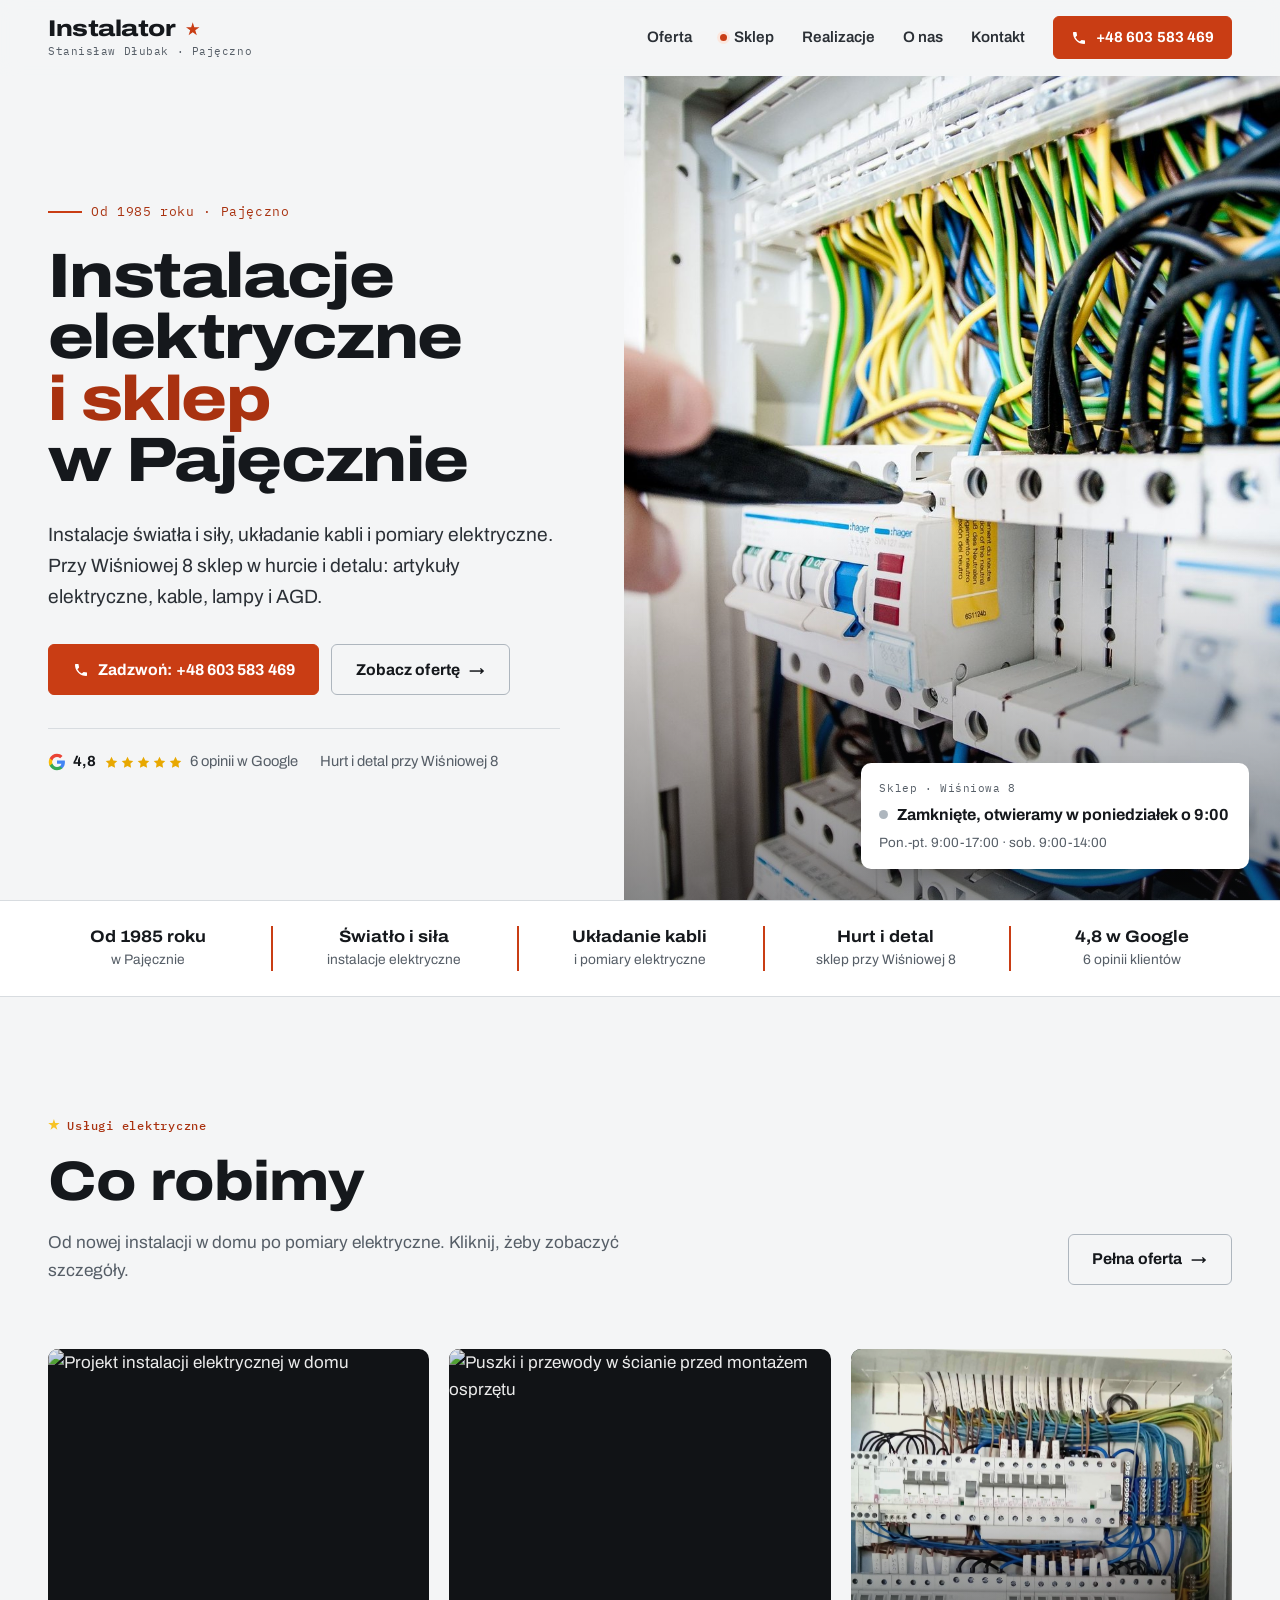
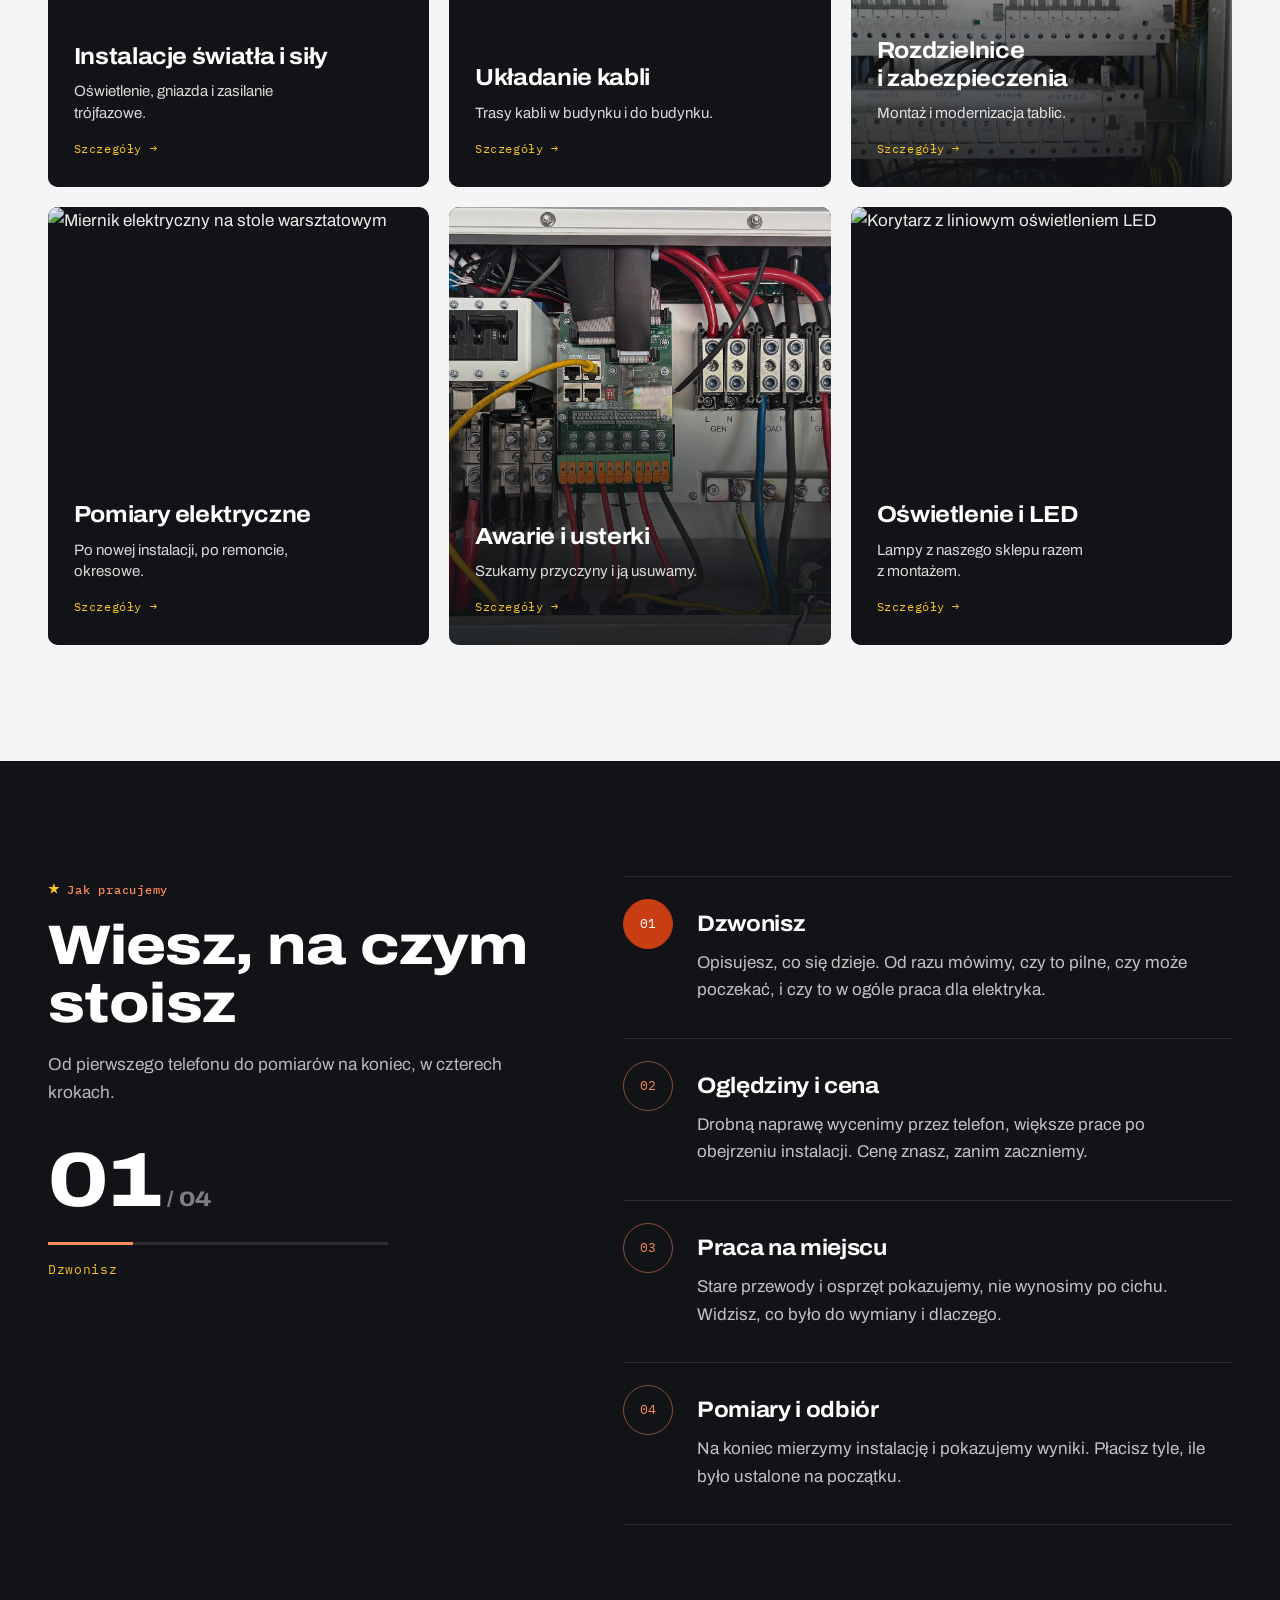
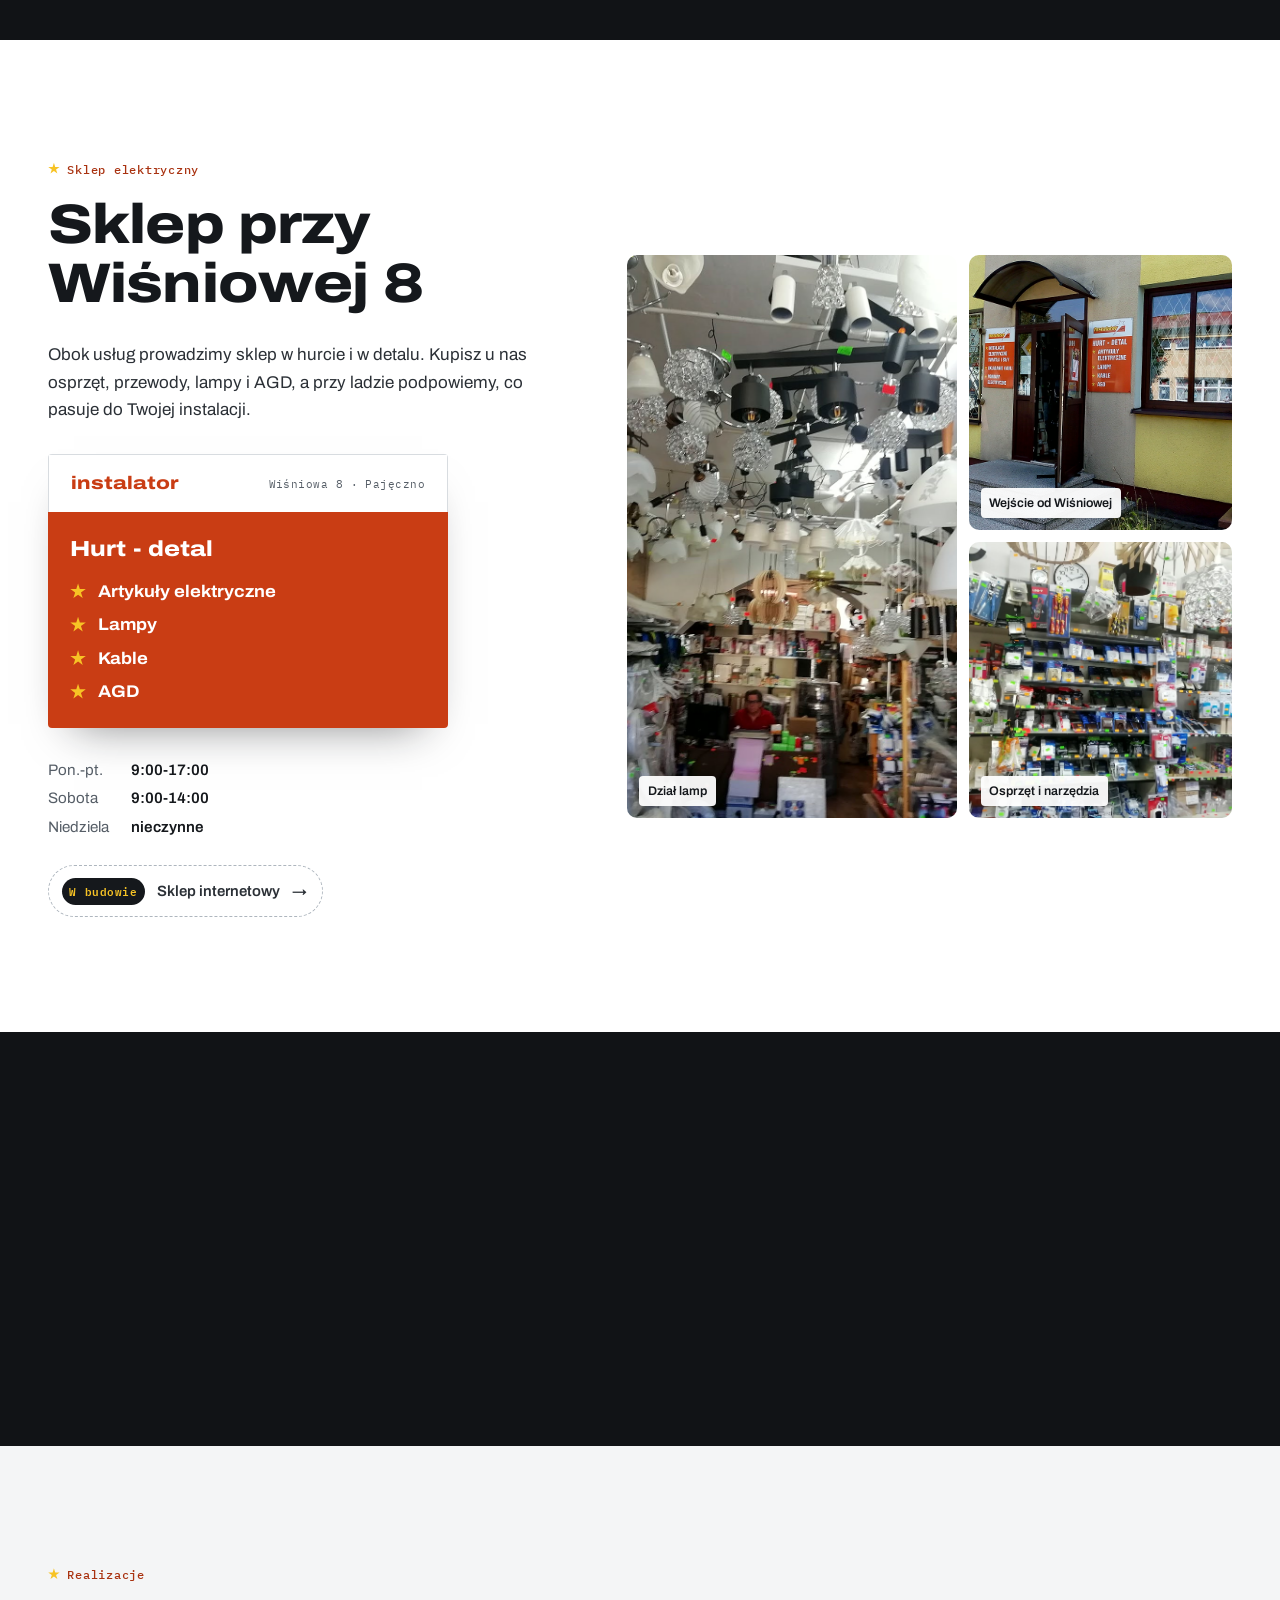
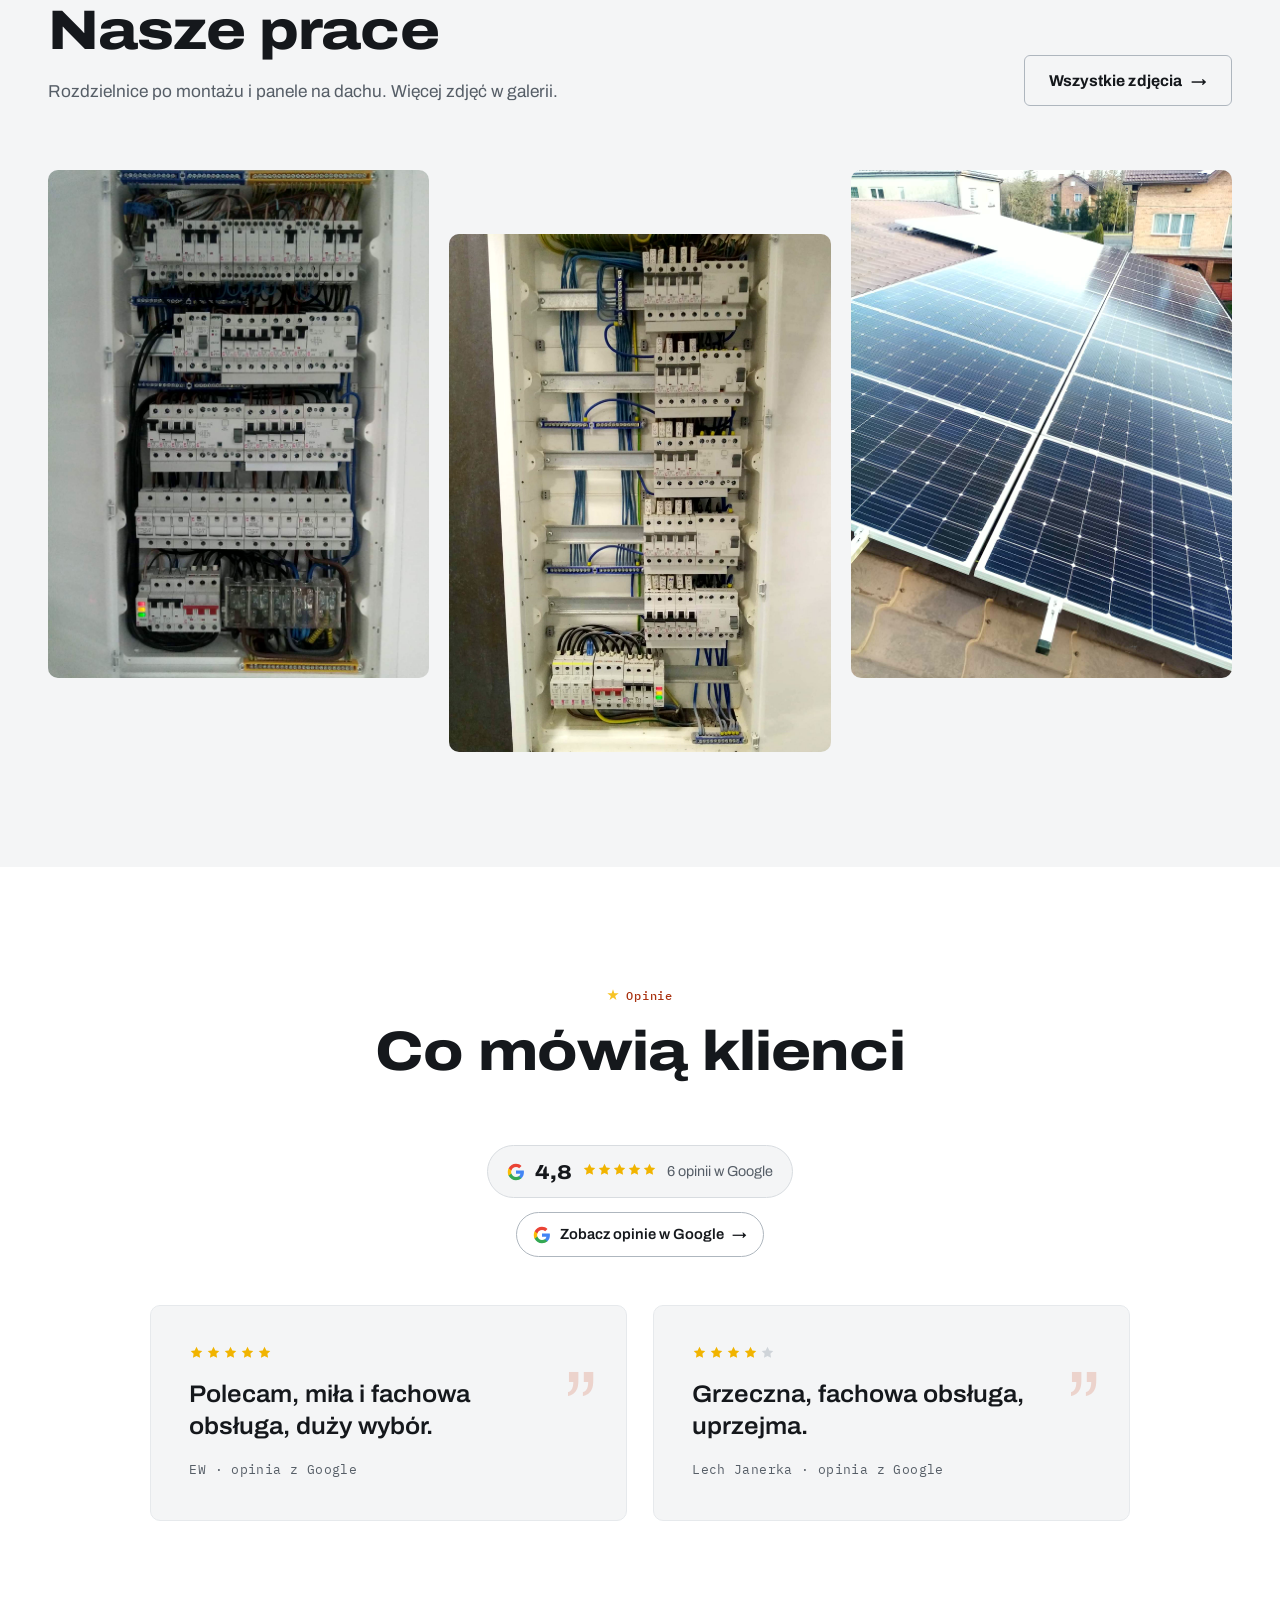
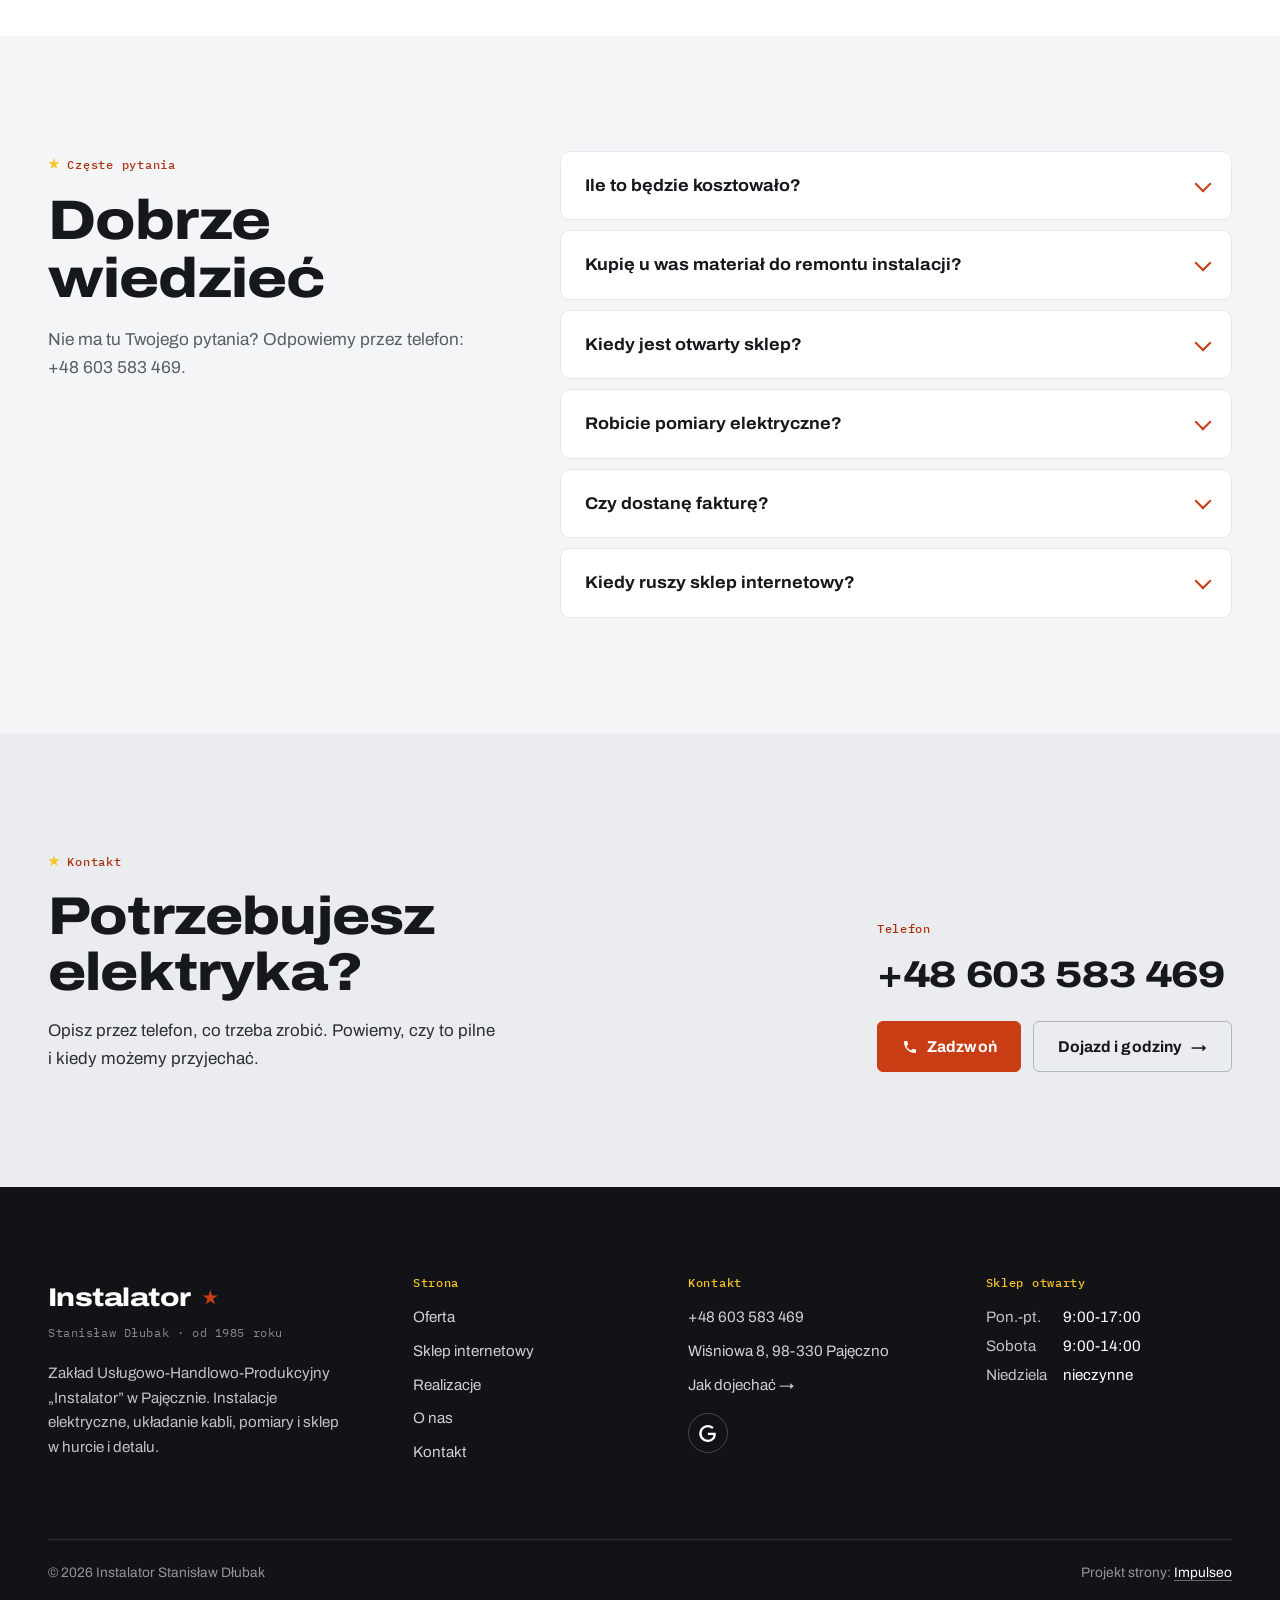
==== commit 88a36e20: "[claude-edit][cmt:ad3381a0-2d04-4806-bf53-8731b508838c] Nowy projekt graficzny + podstrona Sklep int" ====
--- a/index.html
+++ b/index.html
@@ -3,148 +3,162 @@
 <head>
 <meta charset="UTF-8">
 <meta name="viewport" content="width=device-width, initial-scale=1.0">
-<title>Instalator Stanisław Dłubak - elektryk, awarie i instalacje</title>
-<meta name="description" content="Elektryk w Pajęcznie z dojazdem. Awarie, instalacje, rozdzielnice, oświetlenie, pomiary z protokołem. Cenę znasz przed robotą. Zadzwoń: +48 603 583 469.">
-<link rel="canonical" href="https://kris20032.github.io/instalator-stanislaw-dlubak/">
+<title>Instalator Stanisław Dłubak - instalacje elektryczne i sklep w Pajęcznie</title>
+<meta name="description" content="Instalacje elektryczne światła i siły, układanie kabli i pomiary w Pajęcznie. Sklep hurt i detal przy Wiśniowej 8: artykuły elektryczne, kable, lampy, AGD. Tel. +48 603 583 469.">
+<link rel="canonical" href="https://impulseo-pl.github.io/instalator-stanislaw-dlubak/">
 <meta name="robots" content="noindex, nofollow">
+<meta name="theme-color" content="#c93d14">
 <meta property="og:type" content="website">
 <meta property="og:locale" content="pl_PL">
 <meta property="og:site_name" content="Instalator Stanisław Dłubak">
-<meta property="og:title" content="Instalator Stanisław Dłubak - elektryk, awarie i instalacje">
-<meta property="og:description" content="Elektryk w Pajęcznie z dojazdem. Awarie, instalacje, rozdzielnice, oświetlenie, pomiary z protokołem. Cenę znasz przed robotą. Zadzwoń: +48 603 583 469.">
-<meta property="og:url" content="https://kris20032.github.io/instalator-stanislaw-dlubak/">
-<meta property="og:image" content="https://kris20032.github.io/instalator-stanislaw-dlubak/img/og.jpg">
+<meta property="og:title" content="Instalator Stanisław Dłubak - instalacje elektryczne i sklep w Pajęcznie">
+<meta property="og:description" content="Instalacje elektryczne światła i siły, układanie kabli i pomiary w Pajęcznie. Sklep hurt i detal przy Wiśniowej 8: artykuły elektryczne, kable, lampy, AGD. Tel. +48 603 583 469.">
+<meta property="og:url" content="https://impulseo-pl.github.io/instalator-stanislaw-dlubak/">
+<meta property="og:image" content="https://impulseo-pl.github.io/instalator-stanislaw-dlubak/img/og.jpg">
 <meta property="og:image:width" content="1200">
 <meta property="og:image:height" content="630">
 <meta name="twitter:card" content="summary_large_image">
-<script type="application/ld+json">{"@context": "https://schema.org", "@type": "Electrician", "name": "Instalator Stanisław Dłubak", "url": "https://kris20032.github.io/instalator-stanislaw-dlubak/", "telephone": "+48603583469", "image": "https://kris20032.github.io/instalator-stanislaw-dlubak/img/og.jpg", "areaServed": "Pajęczno", "sameAs": ["https://maps.google.com/?cid=6243514993665924678&g_mp=Cidnb29nbGUubWFwcy5wbGFjZXMudjEuUGxhY2VzLlNlYXJjaFRleHQQAhgEIAA"]}</script>
+<script type="application/ld+json">{"@context": "https://schema.org", "@type": "Electrician", "name": "Instalator Stanisław Dłubak", "url": "https://impulseo-pl.github.io/instalator-stanislaw-dlubak/", "telephone": "+48603583469", "image": "https://impulseo-pl.github.io/instalator-stanislaw-dlubak/img/og.jpg", "address": {"@type": "PostalAddress", "streetAddress": "Wiśniowa 8", "postalCode": "98-330", "addressLocality": "Pajęczno", "addressCountry": "PL"}, "geo": {"@type": "GeoCoordinates", "latitude": 51.1472084, "longitude": 18.9978158}, "openingHours": ["Mo-Fr 09:00-17:00", "Sa 09:00-14:00"], "foundingDate": "1985", "areaServed": "Pajęczno", "sameAs": ["https://maps.google.com/?cid=6243514993665924678"]}</script>
 <link rel="preconnect" href="https://fonts.googleapis.com">
 <link rel="preconnect" href="https://fonts.gstatic.com" crossorigin>
-<link href="https://fonts.googleapis.com/css2?family=Sora:wght@600;700;800&family=Manrope:wght@400;500;600&display=swap" rel="stylesheet">
-<link rel="stylesheet" href="assets/styles.css?v=295d6cc1">
+<link href="https://fonts.googleapis.com/css2?family=Archivo:wdth,wght@62..125,100..900&family=IBM+Plex+Mono:wght@500&display=swap" rel="stylesheet">
+<link rel="stylesheet" href="assets/styles.css?v=20261001b">
+<script>document.documentElement.classList.add('js');setTimeout(function(){if(!window.__nbOk)document.documentElement.classList.remove('js')},3500);</script>
 </head>
 <body>
 
 <header class="nav">
   <div class="wrap nav-inner">
-    <a class="brand" href="index.html"><span class="name">Instalator Dłubak</span><span class="sub">Pajęczno</span></a>
-    <nav class="nav-links">
+    <a class="brand" href="index.html" aria-label="Instalator Stanisław Dłubak - strona główna"><span class="brand-name">Instalator<i aria-hidden="true"></i></span><span class="brand-sub">Stanisław Dłubak · Pajęczno</span></a>
+    <nav class="nav-links" aria-label="Menu główne">
       <a href="oferta.html">Oferta</a>
+      <a href="sklep.html" class="nl-new">Sklep</a>
       <a href="realizacje.html">Realizacje</a>
-      <a href="o-nas.html">O nas</a>
+      <a href="o-nas.html">O&nbsp;nas</a>
       <a href="kontakt.html">Kontakt</a>
-      <a href="tel:+48603583469" class="btn btn-accent">Zadzwoń +48 603 583 469</a>
+      <a href="tel:+48603583469" class="btn btn-accent"><svg width="16" height="16" viewBox="0 0 24 24" fill="none" aria-hidden="true"><path d="M6.6 10.8a15.5 15.5 0 0 0 6.6 6.6l2.2-2.2a1 1 0 0 1 1-.24 11.4 11.4 0 0 0 3.6.58 1 1 0 0 1 1 1V20a1 1 0 0 1-1 1A17 17 0 0 1 3 4a1 1 0 0 1 1-1h3.5a1 1 0 0 1 1 1c0 1.25.2 2.46.58 3.6a1 1 0 0 1-.25 1l-2.23 2.2Z" fill="currentColor"/></svg> +48&nbsp;603&nbsp;583&nbsp;469</a>
     </nav>
-    <button class="nav-toggle" aria-label="Menu"><span></span><span></span><span></span></button>
+    <button class="nav-toggle" type="button" aria-label="Menu" aria-expanded="false"><span></span><span></span><span></span></button>
   </div>
 </header>
 
 <main>
-<section class="hero-fach">
-  <img class="hf-photo" src="img/hero.jpg" fetchpriority="high" data-rotate="img/g2.jpg|img/g4.jpg" alt="Instalator Stanisław Dłubak" width="1880" height="1251">
-  <div class="hf-panel">
-    <div class="hf-inner">
-      <span class="hf-kicker">Usługi elektryczne · sklep hurt-detal</span>
-      <h1 class="hf-title">Od 41 lat robimy instalacje w Pajęcznie. <em></em></h1>
-      <p class="hf-lead">Awarie, remonty instalacji, nowe domy - od 41 lat w Pajęcznie. Cenę znasz przed robotą, nie po.</p>
-      <a class="hf-phone" href="tel:+48603583469"><span class="hf-phone-lab">Zadzwoń teraz</span><span class="hf-phone-num"><svg class="ico-tel" width="16" height="16" viewBox="0 0 24 24" fill="none" aria-hidden="true"><path d="M6.6 10.8a15.5 15.5 0 0 0 6.6 6.6l2.2-2.2a1 1 0 0 1 1-.24 11.4 11.4 0 0 0 3.6.58 1 1 0 0 1 1 1V20a1 1 0 0 1-1 1A17 17 0 0 1 3 4a1 1 0 0 1 1-1h3.5a1 1 0 0 1 1 1c0 1.25.2 2.46.58 3.6a1 1 0 0 1-.25 1l-2.23 2.2Z" fill="currentColor"/></svg> +48 603 583 469</span></a>
-      <div class="hf-actions">
-        <a href="kontakt.html" class="btn btn-accent">Umów termin <span class="arr">→</span></a>
-        <a href="tel:+48603583469" class="btn btn-ghost hf-ghost">Zadzwoń +48 603 583 469</a>
-      </div>
-      <div class="hf-trust"><svg class="ico-star" width="14" height="14" viewBox="0 0 24 24" style="vertical-align:-2px" aria-hidden="true"><path d="M12 2.8l2.85 5.8 6.4.93-4.63 4.5 1.1 6.37L12 17.4l-5.72 3 1.1-6.37-4.63-4.5 6.4-.93L12 2.8Z" fill="currentColor"/></svg> Ocena 4,8 w Google · od 1985</div>
-    </div>
-  </div>
-</section>
-<section class="fach-promise">
-  <div class="wrap">
-    <ul class="fp-row reveal"><li>Bezpłatna wycena</li><li>Dojazd: Pajęczno i okolice</li><li>Gwarancja na robociznę</li></ul>
-  </div>
-</section>
-<section class="opinie-mini" aria-label="Opinie klientów">
-  <div class="wrap">
-    <div class="om-row">
-      <div class="om-item reveal"><blockquote>„Polecam , miła i fachowa obsługa, duży wybór”</blockquote><span class="om-autor">EW</span></div>
-      <div class="om-item reveal"><blockquote>„Grzeczna fachowa obsliga uprzejma”</blockquote><span class="om-autor">Lech Janerka</span></div>
-    </div>
-  </div>
-</section>
-<section class="awaria">
-  <div class="wrap">
-      <div class="reveal">
-        <h3>Awaria? Jesteśmy pod telefonem.</h3>
-        <p>Szybki dojazd na pilne zgłoszenia.</p>
-      </div>
-      <a class="btn btn-accent" href="tel:+48603583469">Zadzwoń teraz: +48 603 583 469</a>
-  </div>
-</section>
-<section class="gateways-band">
-  <div class="wrap">
-    <div class="gateways">
-      <a href="oferta.html" class="gateway reveal"><img src="img/g10.jpg" alt="Awarie i usterki" loading="lazy" width="1880" height="1253" decoding="async"><span class="g-ttl">Awarie i usterki</span></a>
-      <a href="oferta.html" class="gateway reveal"><img src="img/g11.jpg" alt="Instalacje elektryczne" loading="lazy" width="1880" height="1253" decoding="async"><span class="g-ttl">Instalacje elektryczne</span></a>
-      <a href="oferta.html" class="gateway reveal"><img src="img/g12.jpg" alt="Rozdzielnice i zabezpieczenia" loading="lazy" width="1880" height="1254" decoding="async"><span class="g-ttl">Rozdzielnice i zabezpieczenia</span></a>
-    </div>
-  </div>
-</section>
-<section class="proces proces-os fachowcy">
+<section class="hero-split">
+  <figure class="hs-fig">
+    <img src="img/hero.jpg" alt="Elektryk sprawdza zabezpieczenia w rozdzielnicy" width="1880" height="1251" fetchpriority="high" decoding="async">
+    <div class="status-card" data-sklep-stan>
+      <span class="sc-lab">Sklep · Wiśniowa&nbsp;8</span>
+      <span class="sc-stan">Zapraszamy od poniedziałku do soboty</span>
+      <span class="sc-h">Pon.-pt. 9:00-17:00 · sob. 9:00-14:00</span>
+    </div>
+  </figure>
+  <div class="hs-txt wrap">
+    <span class="hs-kicker">Od 1985 roku · Pajęczno</span>
+    <h1>Instalacje elektryczne <em>i&nbsp;sklep</em> w&nbsp;Pajęcznie</h1>
+    <p class="hs-lead">Instalacje światła i&nbsp;siły, układanie kabli i&nbsp;pomiary elektryczne. Przy Wiśniowej&nbsp;8 sklep w&nbsp;hurcie i&nbsp;detalu: artykuły elektryczne, kable, lampy i&nbsp;AGD.</p>
+    <div class="hs-actions">
+      <a href="tel:+48603583469" class="btn btn-accent"><svg width="16" height="16" viewBox="0 0 24 24" fill="none" aria-hidden="true"><path d="M6.6 10.8a15.5 15.5 0 0 0 6.6 6.6l2.2-2.2a1 1 0 0 1 1-.24 11.4 11.4 0 0 0 3.6.58 1 1 0 0 1 1 1V20a1 1 0 0 1-1 1A17 17 0 0 1 3 4a1 1 0 0 1 1-1h3.5a1 1 0 0 1 1 1c0 1.25.2 2.46.58 3.6a1 1 0 0 1-.25 1l-2.23 2.2Z" fill="currentColor"/></svg> Zadzwoń: +48&nbsp;603&nbsp;583&nbsp;469</a>
+      <a href="oferta.html" class="btn btn-ghost">Zobacz ofertę <span class="arr">→</span></a>
+    </div>
+    <div class="hs-trust">
+      <span class="g-mini"><svg viewBox="0 0 24 24" width="18" height="18" aria-hidden="true"><path fill="#4285F4" d="M22.56 12.25c0-.78-.07-1.53-.2-2.25H12v4.26h5.92c-.26 1.37-1.04 2.53-2.21 3.31v2.77h3.57c2.08-1.92 3.28-4.74 3.28-8.09z"/><path fill="#34A853" d="M12 23c2.97 0 5.46-.98 7.28-2.66l-3.57-2.77c-.98.66-2.23 1.06-3.71 1.06-2.86 0-5.29-1.93-6.16-4.53H2.18v2.84C3.99 20.53 7.7 23 12 23z"/><path fill="#FBBC05" d="M5.84 14.09c-.22-.66-.35-1.36-.35-2.09s.13-1.43.35-2.09V7.07H2.18C1.43 8.55 1 10.22 1 12s.43 3.45 1.18 4.93l2.85-2.22.81-.62z"/><path fill="#EA4335" d="M12 5.38c1.62 0 3.06.56 4.21 1.64l3.15-3.15C17.45 2.09 14.97 1 12 1 7.7 1 3.99 3.47 2.18 7.07l3.66 2.84c.87-2.6 3.3-4.53 6.16-4.53z"/></svg> <b>4,8</b> <span class="stars" aria-label="Ocena 5 na 5"><svg width="15" height="15" viewBox="0 0 24 24" aria-hidden="true"><path d="M12 2.8l2.85 5.8 6.4.93-4.63 4.5 1.1 6.37L12 17.4l-5.72 3 1.1-6.37-4.63-4.5 6.4-.93L12 2.8Z" fill="currentColor"/></svg><svg width="15" height="15" viewBox="0 0 24 24" aria-hidden="true"><path d="M12 2.8l2.85 5.8 6.4.93-4.63 4.5 1.1 6.37L12 17.4l-5.72 3 1.1-6.37-4.63-4.5 6.4-.93L12 2.8Z" fill="currentColor"/></svg><svg width="15" height="15" viewBox="0 0 24 24" aria-hidden="true"><path d="M12 2.8l2.85 5.8 6.4.93-4.63 4.5 1.1 6.37L12 17.4l-5.72 3 1.1-6.37-4.63-4.5 6.4-.93L12 2.8Z" fill="currentColor"/></svg><svg width="15" height="15" viewBox="0 0 24 24" aria-hidden="true"><path d="M12 2.8l2.85 5.8 6.4.93-4.63 4.5 1.1 6.37L12 17.4l-5.72 3 1.1-6.37-4.63-4.5 6.4-.93L12 2.8Z" fill="currentColor"/></svg><svg width="15" height="15" viewBox="0 0 24 24" aria-hidden="true"><path d="M12 2.8l2.85 5.8 6.4.93-4.63 4.5 1.1 6.37L12 17.4l-5.72 3 1.1-6.37-4.63-4.5 6.4-.93L12 2.8Z" fill="currentColor"/></svg></span> 6 opinii w&nbsp;Google</span>
+      <span>Hurt i&nbsp;detal przy Wiśniowej&nbsp;8</span>
+    </div>
+  </div>
+</section>
+<section class="hasla" aria-label="W skrócie">
+  <ul class="wrap">
+    <li><span class="k">Od 1985 roku</span><span class="v">w&nbsp;Pajęcznie</span></li>
+    <li><span class="k">Światło i&nbsp;siła</span><span class="v">instalacje elektryczne</span></li>
+    <li><span class="k">Układanie kabli</span><span class="v">i&nbsp;pomiary elektryczne</span></li>
+    <li><span class="k">Hurt i&nbsp;detal</span><span class="v">sklep przy Wiśniowej&nbsp;8</span></li>
+    <li><span class="k">4,8 w&nbsp;Google</span><span class="v">6 opinii klientów</span></li>
+  </ul>
+</section>
+<section class="uslugi">
+  <div class="wrap">
+    <div class="head-row">
+      <div class="head reveal">
+        <span class="eyebrow">Usługi elektryczne</span>
+        <h2>Co robimy</h2>
+        <p>Od nowej instalacji w&nbsp;domu po pomiary elektryczne. Kliknij, żeby zobaczyć szczegóły.</p>
+      </div>
+      <a href="oferta.html" class="btn btn-ghost reveal">Pełna oferta <span class="arr">→</span></a>
+    </div>
+    <div class="usl-grid">
+      <a class="usl-tile reveal" href="oferta.html#instalacje"><img src="img/g10.jpg" alt="Projekt instalacji elektrycznej w domu" width="1880" height="1253" loading="lazy" decoding="async"><div class="usl-body"><h3>Instalacje światła i&nbsp;siły</h3><p>Oświetlenie, gniazda i&nbsp;zasilanie trójfazowe.</p><span class="usl-more">Szczegóły →</span></div></a>
+      <a class="usl-tile reveal" href="oferta.html#kable"><img src="img/s1.jpg" alt="Puszki i przewody w ścianie przed montażem osprzętu" width="1880" height="1255" loading="lazy" decoding="async"><div class="usl-body"><h3>Układanie kabli</h3><p>Trasy kabli w&nbsp;budynku i&nbsp;do budynku.</p><span class="usl-more">Szczegóły →</span></div></a>
+      <a class="usl-tile reveal" href="oferta.html#rozdzielnice"><img src="img/g1.jpg" alt="Rozdzielnica elektryczna po montażu" width="1476" height="1990" loading="lazy" decoding="async"><div class="usl-body"><h3>Rozdzielnice i&nbsp;zabezpieczenia</h3><p>Montaż i&nbsp;modernizacja tablic.</p><span class="usl-more">Szczegóły →</span></div></a>
+      <a class="usl-tile reveal" href="oferta.html#pomiary"><img src="img/s2.jpg" alt="Miernik elektryczny na stole warsztatowym" width="1731" height="1300" loading="lazy" decoding="async"><div class="usl-body"><h3>Pomiary elektryczne</h3><p>Po nowej instalacji, po remoncie, okresowe.</p><span class="usl-more">Szczegóły →</span></div></a>
+      <a class="usl-tile reveal" href="oferta.html#awarie"><img src="img/s6.jpg" alt="Otwarta skrzynka z okablowaniem podczas naprawy" width="1767" height="1357" loading="lazy" decoding="async"><div class="usl-body"><h3>Awarie i&nbsp;usterki</h3><p>Szukamy przyczyny i&nbsp;ją usuwamy.</p><span class="usl-more">Szczegóły →</span></div></a>
+      <a class="usl-tile reveal" href="oferta.html#oswietlenie"><img src="img/s4.jpg" alt="Korytarz z liniowym oświetleniem LED" width="1880" height="1255" loading="lazy" decoding="async"><div class="usl-body"><h3>Oświetlenie i&nbsp;LED</h3><p>Lampy z&nbsp;naszego sklepu razem z&nbsp;montażem.</p><span class="usl-more">Szczegóły →</span></div></a>
+    </div>
+  </div>
+</section>
+<section class="proces proces-os on-dark">
   <div class="wrap proc-grid">
     <div class="proc-side">
       <div class="head reveal">
         <span class="eyebrow">Jak pracujemy</span>
-        <h2>Wiesz, na czym stoisz - na każdym etapie</h2>
-        <p>Od pierwszego telefonu do odbioru roboty - krok po kroku.</p>
+        <h2>Wiesz, na czym stoisz</h2>
+        <p>Od pierwszego telefonu do pomiarów na koniec, w&nbsp;czterech krokach.</p>
       </div>
       <div class="proc-count" aria-hidden="true"><span class="pc-cur">01</span><span class="pc-all">/ 04</span></div>
       <div class="proc-bar" aria-hidden="true"><i></i></div>
       <p class="proc-now" aria-hidden="true">Dzwonisz</p>
     </div>
     <ol class="proces-line">
-      <li class="reveal"><span class="pno">01</span><h3>Dzwonisz</h3><p>Opisujesz, co się dzieje. Od razu mówimy, czy to pilne, czy może poczekać - i czy to w ogóle robota dla elektryka.</p></li>
-      <li class="reveal"><span class="pno">02</span><h3>Znasz cenę</h3><p>Wymianę gniazdka wycenimy przez telefon, remont instalacji po obejrzeniu ścian. Cena ustalona przed robotą już nie rośnie.</p></li>
-      <li class="reveal"><span class="pno">03</span><h3>Robota</h3><p>Stare przewody i osprzęt pokazujemy, nie wynosimy po cichu - widzisz, co było do wymiany.</p></li>
-      <li class="reveal"><span class="pno">04</span><h3>Odbiór i gwarancja</h3><p>Na koniec mierzymy i pokazujemy wynik - dostajesz protokół, gwarancję i jasny rachunek.</p></li>
+      <li><span class="pno">01</span><h3>Dzwonisz</h3><p>Opisujesz, co się dzieje. Od razu mówimy, czy to pilne, czy może poczekać, i&nbsp;czy to w&nbsp;ogóle praca dla elektryka.</p></li>
+      <li><span class="pno">02</span><h3>Oględziny i&nbsp;cena</h3><p>Drobną naprawę wycenimy przez telefon, większe prace po obejrzeniu instalacji. Cenę znasz, zanim zaczniemy.</p></li>
+      <li><span class="pno">03</span><h3>Praca na miejscu</h3><p>Stare przewody i&nbsp;osprzęt pokazujemy, nie wynosimy po cichu. Widzisz, co było do wymiany i&nbsp;dlaczego.</p></li>
+      <li><span class="pno">04</span><h3>Pomiary i&nbsp;odbiór</h3><p>Na koniec mierzymy instalację i&nbsp;pokazujemy wyniki. Płacisz tyle, ile było ustalone na początku.</p></li>
     </ol>
   </div>
 </section>
-<section>
-  <div class="wrap">
-    <div class="head reveal">
-      <span class="eyebrow">Realizacje</span>
-      <h2>Z ostatnich robót</h2>
-      <p>Rozdzielnice, oświetlenie, nowe obwody - stan z dnia oddania, bez upiększania.</p>
-    </div>
-    <div class="gallery">
-      <div class="tile t-two3 reveal"><img src="img/g1.jpg" alt="Instalator Stanisław Dłubak" loading="lazy" width="1476" height="1990" decoding="async"></div>
-      <div class="tile t-third reveal"><img src="img/g3.jpg" alt="Instalator Stanisław Dłubak" loading="lazy" width="1536" height="2048" decoding="async"></div>
-      <div class="tile t-third reveal"><img src="img/g5.jpg" alt="Instalator Stanisław Dłubak" loading="lazy" width="1536" height="2048" decoding="async"></div>
-      <div class="tile t-third reveal"><img src="img/g6.jpg" alt="Instalator Stanisław Dłubak" loading="lazy" width="1550" height="1146" decoding="async"></div>
-      <div class="tile t-third reveal"><img src="img/g7.jpg" alt="Instalator Stanisław Dłubak" loading="lazy" width="1450" height="1970" decoding="async"></div>
-    </div>
-    <div style="margin-top:var(--space-7)" class="reveal"><a href="realizacje.html" class="btn btn-accent">Pełna galeria <span class="arr">→</span></a></div>
-  </div>
-</section>
-<section class="fach-uslugi">
-  <div class="wrap">
-    <div class="head reveal">
-      <span class="eyebrow">Oferta</span>
-      <h2>Co robimy</h2>
-      <p>Instalacje, naprawy i pomiary, a przy Wiśniowej 8 sklep z osprzętem, kablami i lampami.</p>
-    </div>
-    <ul class="fu-list">
-      <li class="fu-row reveal"><div class="fu-name">Awarie i usterki</div><div class="fu-desc">Różnicówka wybija „bez powodu”? Powód zawsze jest - wilgoć w puszce, przebity przewód, zużyty odbiornik.</div><a class="fu-cta" href="kontakt.html">Wycena <span class="arr">→</span></a></li>
-      <li class="fu-row reveal"><div class="fu-name">Instalacje elektryczne</div><div class="fu-desc">Masz w ścianach aluminium sprzed dekad? Wymieniamy stare instalacje na miedź - obwód po obwodzie, etapami, tak żeby dało się normalnie mieszkać w trakcie.</div><a class="fu-cta" href="kontakt.html">Wycena <span class="arr">→</span></a></li>
-      <li class="fu-row reveal"><div class="fu-name">Rozdzielnice i zabezpieczenia</div><div class="fu-desc">Tablica z korkami pamięta poprzedniego właściciela? Składamy i modernizujemy rozdzielnice: nowe zabezpieczenia, różnicówki, ochrona przepięciowa i czytelny opis na drzwiczkach - żeby przy usterce dało się wyłączyć jeden obwód, a nie cały dom.</div><a class="fu-cta" href="kontakt.html">Wycena <span class="arr">→</span></a></li>
-      <li class="fu-row reveal"><div class="fu-name">Oświetlenie i LED</div><div class="fu-desc">Halogeny grzeją, świetlówki mrugają i kręcą licznikiem? Przerabiamy stare oświetlenie na LED razem z zasilaczami i sterowaniem.</div><a class="fu-cta" href="kontakt.html">Wycena <span class="arr">→</span></a></li>
-      <li class="fu-row reveal"><div class="fu-name">Gniazdka, włączniki i osprzęt</div><div class="fu-desc">Za mało gniazdek i wszystko wisi na przedłużaczach? Dokładamy punkty tam, gdzie ich brakuje: przy biurku, za telewizorem, na blacie w kuchni.</div><a class="fu-cta" href="kontakt.html">Wycena <span class="arr">→</span></a></li>
-      <li class="fu-row reveal"><div class="fu-name">Pomiary i protokoły</div><div class="fu-desc">Robimy pomiary elektryczne z protokołem: odbiorowe do nowego domu, okresowe do firmy, po remoncie albo po zalaniu.</div><a class="fu-cta" href="kontakt.html">Wycena <span class="arr">→</span></a></li>
-      <li class="fu-row reveal"><div class="fu-name">Sklep elektryczny</div><div class="fu-desc">Hurt i detal przy Wiśniowej 8: artykuły elektryczne, lampy, kable i AGD. Otwarte od poniedziałku do soboty.</div><a class="fu-cta" href="kontakt.html">Dojazd <span class="arr">→</span></a></li>
-    </ul>
-    <div style="margin-top:var(--space-7)" class="reveal"><a href="oferta.html" class="btn btn-ghost">Pełna oferta <span class="arr">→</span></a></div>
+<section class="sklep-sek">
+  <div class="wrap sklep-grid">
+    <div class="sklep-copy">
+      <div class="head reveal">
+        <span class="eyebrow">Sklep elektryczny</span>
+        <h2>Sklep przy Wiśniowej&nbsp;8</h2>
+      </div>
+      <p class="reveal">Obok usług prowadzimy sklep w&nbsp;hurcie i&nbsp;w&nbsp;detalu. Kupisz u&nbsp;nas osprzęt, przewody, lampy i&nbsp;AGD, a&nbsp;przy ladzie podpowiemy, co pasuje do Twojej instalacji.</p>
+      <div class="tablica reveal" aria-label="Asortyment sklepu">
+        <div class="tab-top"><b>instalator</b><span>Wiśniowa&nbsp;8 · Pajęczno</span></div>
+        <div class="tab-body">
+          <p class="tab-ttl">Hurt - detal</p>
+          <ul><li>Artykuły elektryczne</li><li>Lampy</li><li>Kable</li><li>AGD</li></ul>
+        </div>
+      </div>
+      <dl class="godz-mini reveal"><dt>Pon.-pt.</dt><dd>9:00-17:00</dd><dt>Sobota</dt><dd>9:00-14:00</dd><dt>Niedziela</dt><dd>nieczynne</dd></dl>
+      <a class="eshop-chip reveal" href="sklep.html"><span class="ec-tag">W&nbsp;budowie</span> Sklep internetowy <span class="arr">→</span></a>
+    </div>
+    <div class="sklep-foto">
+      <figure class="sf-tile big reveal"><img src="img/g2.jpg" alt="Lampy i osprzęt we wnętrzu sklepu przy Wiśniowej 8" width="1600" height="1200" loading="lazy" decoding="async"><figcaption>Dział lamp</figcaption></figure>
+      <figure class="sf-tile reveal"><img src="img/about.jpg" alt="Wejście do sklepu Instalator przy Wiśniowej 8 w Pajęcznie" width="1280" height="720" loading="lazy" decoding="async"><figcaption>Wejście od Wiśniowej</figcaption></figure>
+      <figure class="sf-tile reveal"><img src="img/g6.jpg" alt="Półki z gniazdkami, włącznikami i narzędziami w sklepie" width="1550" height="1146" loading="lazy" decoding="async"><figcaption>Osprzęt i&nbsp;narzędzia</figcaption></figure>
+    </div>
   </div>
 </section>
 <section class="stopklatka" aria-hidden="true">
-  <div class="stk-bg" style="background-image:url(img/g13.jpg)"></div>
+  <div class="stk-bg" style="background-image:url(img/g12.jpg)"></div>
+</section>
+<section class="realizacje-sek">
+  <div class="wrap">
+    <div class="head-row">
+      <div class="head reveal">
+        <span class="eyebrow">Realizacje</span>
+        <h2>Nasze prace</h2>
+        <p>Rozdzielnice po montażu i&nbsp;panele na dachu. Więcej zdjęć w&nbsp;galerii.</p>
+      </div>
+      <a href="realizacje.html" class="btn btn-ghost reveal">Wszystkie zdjęcia <span class="arr">→</span></a>
+    </div>
+    <div class="realiz-row">
+      <figure class="r-tile reveal"><img src="img/g3.jpg" alt="Rozdzielnica elektryczna po montażu" width="1536" height="2048" loading="lazy" decoding="async"></figure>
+      <figure class="r-tile reveal"><img src="img/g7.jpg" alt="Rozdzielnica z opisanymi zabezpieczeniami" width="1450" height="1970" loading="lazy" decoding="async"></figure>
+      <figure class="r-tile reveal"><img src="img/g5.jpg" alt="Panele fotowoltaiczne na dachu domu" width="1536" height="2048" loading="lazy" decoding="async"></figure>
+    </div>
+  </div>
 </section>
 <section class="opinie">
   <div class="wrap">
@@ -152,53 +166,44 @@
       <span class="eyebrow">Opinie</span>
       <h2>Co mówią klienci</h2>
     </div>
-    <p class="op-meta reveal"><span class="g-badge"><svg class="gb-ico" viewBox="0 0 24 24" width="18" height="18" aria-hidden="true"><path fill="#4285F4" d="M22.56 12.25c0-.78-.07-1.53-.2-2.25H12v4.26h5.92c-.26 1.37-1.04 2.53-2.21 3.31v2.77h3.57c2.08-1.92 3.28-4.74 3.28-8.09z"/><path fill="#34A853" d="M12 23c2.97 0 5.46-.98 7.28-2.66l-3.57-2.77c-.98.66-2.23 1.06-3.71 1.06-2.86 0-5.29-1.93-6.16-4.53H2.18v2.84C3.99 20.53 7.7 23 12 23z"/><path fill="#FBBC05" d="M5.84 14.09c-.22-.66-.35-1.36-.35-2.09s.13-1.43.35-2.09V7.07H2.18C1.43 8.55 1 10.22 1 12s.43 3.45 1.18 4.93l2.85-2.22.81-.62z"/><path fill="#EA4335" d="M12 5.38c1.62 0 3.06.56 4.21 1.64l3.15-3.15C17.45 2.09 14.97 1 12 1 7.7 1 3.99 3.47 2.18 7.07l3.66 2.84c.87-2.6 3.3-4.53 6.16-4.53z"/></svg><b class="gb-ocena">4,8</b><svg class="gb-stars" viewBox="0 0 90 18" width="74" height="14.8" aria-hidden="true"><g fill="currentColor" opacity=".26"><path transform="translate(0,0)" d="M9 1.6l2.2 4.46 4.92.72-3.56 3.47.84 4.9L9 12.74l-4.4 2.31.84-4.9L1.88 6.68l4.92-.72L9 1.6Z"/><path transform="translate(18,0)" d="M9 1.6l2.2 4.46 4.92.72-3.56 3.47.84 4.9L9 12.74l-4.4 2.31.84-4.9L1.88 6.68l4.92-.72L9 1.6Z"/><path transform="translate(36,0)" d="M9 1.6l2.2 4.46 4.92.72-3.56 3.47.84 4.9L9 12.74l-4.4 2.31.84-4.9L1.88 6.68l4.92-.72L9 1.6Z"/><path transform="translate(54,0)" d="M9 1.6l2.2 4.46 4.92.72-3.56 3.47.84 4.9L9 12.74l-4.4 2.31.84-4.9L1.88 6.68l4.92-.72L9 1.6Z"/><path transform="translate(72,0)" d="M9 1.6l2.2 4.46 4.92.72-3.56 3.47.84 4.9L9 12.74l-4.4 2.31.84-4.9L1.88 6.68l4.92-.72L9 1.6Z"/></g><clipPath id="gs960"><rect x="0" y="0" width="86.4" height="18"/></clipPath><g fill="#FBBC04" clip-path="url(#gs960)"><path transform="translate(0,0)" d="M9 1.6l2.2 4.46 4.92.72-3.56 3.47.84 4.9L9 12.74l-4.4 2.31.84-4.9L1.88 6.68l4.92-.72L9 1.6Z"/><path transform="translate(18,0)" d="M9 1.6l2.2 4.46 4.92.72-3.56 3.47.84 4.9L9 12.74l-4.4 2.31.84-4.9L1.88 6.68l4.92-.72L9 1.6Z"/><path transform="translate(36,0)" d="M9 1.6l2.2 4.46 4.92.72-3.56 3.47.84 4.9L9 12.74l-4.4 2.31.84-4.9L1.88 6.68l4.92-.72L9 1.6Z"/><path transform="translate(54,0)" d="M9 1.6l2.2 4.46 4.92.72-3.56 3.47.84 4.9L9 12.74l-4.4 2.31.84-4.9L1.88 6.68l4.92-.72L9 1.6Z"/><path transform="translate(72,0)" d="M9 1.6l2.2 4.46 4.92.72-3.56 3.47.84 4.9L9 12.74l-4.4 2.31.84-4.9L1.88 6.68l4.92-.72L9 1.6Z"/></g></svg><span class="gb-txt">w Google</span></span></p>
-    <p class="op-meta reveal"><a class="op-google" href="https://maps.google.com/?cid=6243514993665924678&amp;g_mp=Cidnb29nbGUubWFwcy5wbGFjZXMudjEuUGxhY2VzLlNlYXJjaFRleHQQAhgEIAA" target="_blank" rel="noopener"><svg class="op-g-ico" viewBox="0 0 24 24" width="17" height="17" aria-hidden="true"><path fill="#4285F4" d="M22.56 12.25c0-.78-.07-1.53-.2-2.25H12v4.26h5.92c-.26 1.37-1.04 2.53-2.21 3.31v2.77h3.57c2.08-1.92 3.28-4.74 3.28-8.09z"/><path fill="#34A853" d="M12 23c2.97 0 5.46-.98 7.28-2.66l-3.57-2.77c-.98.66-2.23 1.06-3.71 1.06-2.86 0-5.29-1.93-6.16-4.53H2.18v2.84C3.99 20.53 7.7 23 12 23z"/><path fill="#FBBC05" d="M5.84 14.09c-.22-.66-.35-1.36-.35-2.09s.13-1.43.35-2.09V7.07H2.18C1.43 8.55 1 10.22 1 12s.43 3.45 1.18 4.93l2.85-2.22.81-.62z"/><path fill="#EA4335" d="M12 5.38c1.62 0 3.06.56 4.21 1.64l3.15-3.15C17.45 2.09 14.97 1 12 1 7.7 1 3.99 3.47 2.18 7.07l3.66 2.84c.87-2.6 3.3-4.53 6.16-4.53z"/></svg><span>Zobacz opinie w Google</span><span class="arr">→</span></a></p>
+    <p class="op-meta reveal"><span class="g-badge"><svg viewBox="0 0 24 24" width="18" height="18" aria-hidden="true"><path fill="#4285F4" d="M22.56 12.25c0-.78-.07-1.53-.2-2.25H12v4.26h5.92c-.26 1.37-1.04 2.53-2.21 3.31v2.77h3.57c2.08-1.92 3.28-4.74 3.28-8.09z"/><path fill="#34A853" d="M12 23c2.97 0 5.46-.98 7.28-2.66l-3.57-2.77c-.98.66-2.23 1.06-3.71 1.06-2.86 0-5.29-1.93-6.16-4.53H2.18v2.84C3.99 20.53 7.7 23 12 23z"/><path fill="#FBBC05" d="M5.84 14.09c-.22-.66-.35-1.36-.35-2.09s.13-1.43.35-2.09V7.07H2.18C1.43 8.55 1 10.22 1 12s.43 3.45 1.18 4.93l2.85-2.22.81-.62z"/><path fill="#EA4335" d="M12 5.38c1.62 0 3.06.56 4.21 1.64l3.15-3.15C17.45 2.09 14.97 1 12 1 7.7 1 3.99 3.47 2.18 7.07l3.66 2.84c.87-2.6 3.3-4.53 6.16-4.53z"/></svg><b class="gb-ocena">4,8</b><span class="gb-stars" aria-label="Ocena 5 na 5"><svg width="15" height="15" viewBox="0 0 24 24" aria-hidden="true"><path d="M12 2.8l2.85 5.8 6.4.93-4.63 4.5 1.1 6.37L12 17.4l-5.72 3 1.1-6.37-4.63-4.5 6.4-.93L12 2.8Z" fill="currentColor"/></svg><svg width="15" height="15" viewBox="0 0 24 24" aria-hidden="true"><path d="M12 2.8l2.85 5.8 6.4.93-4.63 4.5 1.1 6.37L12 17.4l-5.72 3 1.1-6.37-4.63-4.5 6.4-.93L12 2.8Z" fill="currentColor"/></svg><svg width="15" height="15" viewBox="0 0 24 24" aria-hidden="true"><path d="M12 2.8l2.85 5.8 6.4.93-4.63 4.5 1.1 6.37L12 17.4l-5.72 3 1.1-6.37-4.63-4.5 6.4-.93L12 2.8Z" fill="currentColor"/></svg><svg width="15" height="15" viewBox="0 0 24 24" aria-hidden="true"><path d="M12 2.8l2.85 5.8 6.4.93-4.63 4.5 1.1 6.37L12 17.4l-5.72 3 1.1-6.37-4.63-4.5 6.4-.93L12 2.8Z" fill="currentColor"/></svg><svg width="15" height="15" viewBox="0 0 24 24" aria-hidden="true"><path d="M12 2.8l2.85 5.8 6.4.93-4.63 4.5 1.1 6.37L12 17.4l-5.72 3 1.1-6.37-4.63-4.5 6.4-.93L12 2.8Z" fill="currentColor"/></svg></span><span class="gb-txt">6 opinii w&nbsp;Google</span></span></p>
+    <p class="op-meta reveal"><a class="op-google" href="https://maps.google.com/?cid=6243514993665924678" target="_blank" rel="noopener"><svg viewBox="0 0 24 24" width="18" height="18" aria-hidden="true"><path fill="#4285F4" d="M22.56 12.25c0-.78-.07-1.53-.2-2.25H12v4.26h5.92c-.26 1.37-1.04 2.53-2.21 3.31v2.77h3.57c2.08-1.92 3.28-4.74 3.28-8.09z"/><path fill="#34A853" d="M12 23c2.97 0 5.46-.98 7.28-2.66l-3.57-2.77c-.98.66-2.23 1.06-3.71 1.06-2.86 0-5.29-1.93-6.16-4.53H2.18v2.84C3.99 20.53 7.7 23 12 23z"/><path fill="#FBBC05" d="M5.84 14.09c-.22-.66-.35-1.36-.35-2.09s.13-1.43.35-2.09V7.07H2.18C1.43 8.55 1 10.22 1 12s.43 3.45 1.18 4.93l2.85-2.22.81-.62z"/><path fill="#EA4335" d="M12 5.38c1.62 0 3.06.56 4.21 1.64l3.15-3.15C17.45 2.09 14.97 1 12 1 7.7 1 3.99 3.47 2.18 7.07l3.66 2.84c.87-2.6 3.3-4.53 6.16-4.53z"/></svg><span>Zobacz opinie w&nbsp;Google</span><span class="arr">→</span></a></p>
     <div class="opinie-grid">
-      <figure class="op-card reveal"><span class="op-star"><svg class="ico-star" width="14" height="14" viewBox="0 0 24 24" style="vertical-align:-2px" aria-hidden="true"><path d="M12 2.8l2.85 5.8 6.4.93-4.63 4.5 1.1 6.37L12 17.4l-5.72 3 1.1-6.37-4.63-4.5 6.4-.93L12 2.8Z" fill="currentColor"/></svg><svg class="ico-star" width="14" height="14" viewBox="0 0 24 24" style="vertical-align:-2px" aria-hidden="true"><path d="M12 2.8l2.85 5.8 6.4.93-4.63 4.5 1.1 6.37L12 17.4l-5.72 3 1.1-6.37-4.63-4.5 6.4-.93L12 2.8Z" fill="currentColor"/></svg><svg class="ico-star" width="14" height="14" viewBox="0 0 24 24" style="vertical-align:-2px" aria-hidden="true"><path d="M12 2.8l2.85 5.8 6.4.93-4.63 4.5 1.1 6.37L12 17.4l-5.72 3 1.1-6.37-4.63-4.5 6.4-.93L12 2.8Z" fill="currentColor"/></svg><svg class="ico-star" width="14" height="14" viewBox="0 0 24 24" style="vertical-align:-2px" aria-hidden="true"><path d="M12 2.8l2.85 5.8 6.4.93-4.63 4.5 1.1 6.37L12 17.4l-5.72 3 1.1-6.37-4.63-4.5 6.4-.93L12 2.8Z" fill="currentColor"/></svg><svg class="ico-star" width="14" height="14" viewBox="0 0 24 24" style="vertical-align:-2px" aria-hidden="true"><path d="M12 2.8l2.85 5.8 6.4.93-4.63 4.5 1.1 6.37L12 17.4l-5.72 3 1.1-6.37-4.63-4.5 6.4-.93L12 2.8Z" fill="currentColor"/></svg></span><blockquote>Polecam , miła i fachowa obsługa, duży wybór</blockquote><span class="op-autor">EW</span></figure>
-      <figure class="op-card reveal"><span class="op-star"><svg class="ico-star" width="14" height="14" viewBox="0 0 24 24" style="vertical-align:-2px" aria-hidden="true"><path d="M12 2.8l2.85 5.8 6.4.93-4.63 4.5 1.1 6.37L12 17.4l-5.72 3 1.1-6.37-4.63-4.5 6.4-.93L12 2.8Z" fill="currentColor"/></svg> 4</span><blockquote>Grzeczna fachowa obsliga uprzejma</blockquote><span class="op-autor">Lech Janerka</span></figure>
-    </div>
-  </div>
-</section>
-<section class="obszar">
-  <div class="wrap">
-    <div class="head center reveal">
-      <span class="eyebrow">Obszar działania</span>
-      <h2>Dojeżdżamy do Ciebie</h2>
-    </div>
-    <p class="obszar-txt reveal" style="text-align:center;max-width:60ch;margin:0 auto 1.4rem">Nie wiesz, czy dojedziemy do Ciebie? Zadzwoń i podaj adres. Jak nie dojeżdżamy, powiemy od razu i nie zajmiemy Ci dnia.</p>
-    <ul class="obszar-list reveal"><li class="is-home">Pajęczno</li><li>+ okolice</li></ul>
-    <div class="obszar-mapa reveal" style="margin-top:var(--space-7)">
-      <iframe title="Obszar działania - Pajęczno i okolice" src="https://maps.google.com/maps?q=51.1472084%2C18.9978158&amp;z=11&amp;output=embed" loading="lazy" referrerpolicy="no-referrer-when-downgrade" style="width:100%;height:clamp(280px,38vh,420px);border:0;display:block;border-radius:var(--r-md)"></iframe>
-    </div>
-  </div>
-</section>
-<section class="faq-klinika">
-  <div class="wrap">
-    <div class="head center reveal">
+      <figure class="op-card reveal"><span class="op-star" aria-label="Ocena 5 na 5"><svg width="15" height="15" viewBox="0 0 24 24" aria-hidden="true"><path d="M12 2.8l2.85 5.8 6.4.93-4.63 4.5 1.1 6.37L12 17.4l-5.72 3 1.1-6.37-4.63-4.5 6.4-.93L12 2.8Z" fill="currentColor"/></svg><svg width="15" height="15" viewBox="0 0 24 24" aria-hidden="true"><path d="M12 2.8l2.85 5.8 6.4.93-4.63 4.5 1.1 6.37L12 17.4l-5.72 3 1.1-6.37-4.63-4.5 6.4-.93L12 2.8Z" fill="currentColor"/></svg><svg width="15" height="15" viewBox="0 0 24 24" aria-hidden="true"><path d="M12 2.8l2.85 5.8 6.4.93-4.63 4.5 1.1 6.37L12 17.4l-5.72 3 1.1-6.37-4.63-4.5 6.4-.93L12 2.8Z" fill="currentColor"/></svg><svg width="15" height="15" viewBox="0 0 24 24" aria-hidden="true"><path d="M12 2.8l2.85 5.8 6.4.93-4.63 4.5 1.1 6.37L12 17.4l-5.72 3 1.1-6.37-4.63-4.5 6.4-.93L12 2.8Z" fill="currentColor"/></svg><svg width="15" height="15" viewBox="0 0 24 24" aria-hidden="true"><path d="M12 2.8l2.85 5.8 6.4.93-4.63 4.5 1.1 6.37L12 17.4l-5.72 3 1.1-6.37-4.63-4.5 6.4-.93L12 2.8Z" fill="currentColor"/></svg></span><blockquote>Polecam, miła i&nbsp;fachowa obsługa, duży wybór.</blockquote><figcaption class="op-autor">EW · opinia z&nbsp;Google</figcaption></figure>
+      <figure class="op-card reveal"><span class="op-star" aria-label="Ocena 4 na 5"><svg width="15" height="15" viewBox="0 0 24 24" aria-hidden="true"><path d="M12 2.8l2.85 5.8 6.4.93-4.63 4.5 1.1 6.37L12 17.4l-5.72 3 1.1-6.37-4.63-4.5 6.4-.93L12 2.8Z" fill="currentColor"/></svg><svg width="15" height="15" viewBox="0 0 24 24" aria-hidden="true"><path d="M12 2.8l2.85 5.8 6.4.93-4.63 4.5 1.1 6.37L12 17.4l-5.72 3 1.1-6.37-4.63-4.5 6.4-.93L12 2.8Z" fill="currentColor"/></svg><svg width="15" height="15" viewBox="0 0 24 24" aria-hidden="true"><path d="M12 2.8l2.85 5.8 6.4.93-4.63 4.5 1.1 6.37L12 17.4l-5.72 3 1.1-6.37-4.63-4.5 6.4-.93L12 2.8Z" fill="currentColor"/></svg><svg width="15" height="15" viewBox="0 0 24 24" aria-hidden="true"><path d="M12 2.8l2.85 5.8 6.4.93-4.63 4.5 1.1 6.37L12 17.4l-5.72 3 1.1-6.37-4.63-4.5 6.4-.93L12 2.8Z" fill="currentColor"/></svg><svg class="off" width="15" height="15" viewBox="0 0 24 24" aria-hidden="true"><path d="M12 2.8l2.85 5.8 6.4.93-4.63 4.5 1.1 6.37L12 17.4l-5.72 3 1.1-6.37-4.63-4.5 6.4-.93L12 2.8Z" fill="currentColor"/></svg></span><blockquote>Grzeczna, fachowa obsługa, uprzejma.</blockquote><figcaption class="op-autor">Lech Janerka · opinia z&nbsp;Google</figcaption></figure>
+    </div>
+  </div>
+</section>
+<section class="faq">
+  <div class="wrap faq-grid">
+    <div class="head reveal">
       <span class="eyebrow">Częste pytania</span>
       <h2>Dobrze wiedzieć</h2>
+      <p>Nie ma tu Twojego pytania? Odpowiemy przez telefon: +48&nbsp;603&nbsp;583&nbsp;469.</p>
     </div>
     <div class="faq-list">
-      <details class="faq-item reveal"><summary>Ile to będzie kosztowało?</summary><p>Zależy, co się dzieje - dlatego wypytujemy przez telefon i od razu podajemy widełki. Ostateczną cenę ustalamy przy oględzinach, zanim zaczniemy.</p></details>
-      <details class="faq-item reveal"><summary>Czy wycena jest płatna?</summary><p>Nie. Przyjazd i wycena w Pajęcznie i najbliższej okolicy są bezpłatne - płacisz dopiero za umówioną robotę.</p></details>
-      <details class="faq-item reveal"><summary>Jak szybko przyjedziecie?</summary><p>Brak prądu w całym domu to pilny wyjazd - przestawiamy grafik. Dołożenie gniazdka spokojnie poczeka na umówiony termin.</p></details>
-      <details class="faq-item reveal"><summary>Czy dostanę fakturę?</summary><p>Tak, na firmę albo na osobę prywatną. Dokument dostajesz od razu - razem z protokołem, jeśli robiliśmy pomiary.</p></details>
-      <details class="faq-item reveal"><summary>Mam starą instalację. Muszę wymieniać wszystko?</summary><p>Aluminium w ścianach to jeszcze nie wyrok, ale ma swoje lata i lubi luzujące się zaciski. Mówimy wprost, co wymienić od razu, a co można zaplanować - z cenami, żebyś mógł rozłożyć to w czasie.</p></details>
-      <details class="faq-item reveal"><summary>Co, jeśli po naprawie coś dalej nie gra?</summary><p>Wracamy i mierzymy jeszcze raz. Nasza wina - poprawiamy za darmo; wyszło coś nowego - mówimy wprost, co i za ile.</p></details>
+      <details class="faq-item reveal"><summary>Ile to będzie kosztowało?</summary><p>Zależy od zakresu prac. Przez telefon dopytamy o&nbsp;szczegóły i&nbsp;powiemy, czego się spodziewać. Konkretną cenę podajemy po obejrzeniu instalacji, zanim zaczniemy.</p></details>
+      <details class="faq-item reveal"><summary>Kupię u&nbsp;was materiał do remontu instalacji?</summary><p>Tak. W&nbsp;sklepie przy Wiśniowej&nbsp;8 są artykuły elektryczne, kable, lampy i&nbsp;AGD, w&nbsp;hurcie i&nbsp;w&nbsp;detalu. Nie wiesz, co wybrać? Zapytaj przy ladzie.</p></details>
+      <details class="faq-item reveal"><summary>Kiedy jest otwarty sklep?</summary><p>Od poniedziałku do piątku od 9:00 do 17:00, w&nbsp;soboty od 9:00 do 14:00. W&nbsp;niedziele sklep jest zamknięty.</p></details>
+      <details class="faq-item reveal"><summary>Robicie pomiary elektryczne?</summary><p>Tak: po nowej instalacji, po remoncie i&nbsp;okresowe. Zakres i&nbsp;termin ustalimy przez telefon.</p></details>
+      <details class="faq-item reveal"><summary>Czy dostanę fakturę?</summary><p>Tak, na firmę albo na osobę prywatną.</p></details>
+      <details class="faq-item reveal"><summary>Kiedy ruszy sklep internetowy?</summary><p>Sklep online jest w&nbsp;budowie. Do tego czasu zapraszamy do sklepu przy Wiśniowej&nbsp;8 w&nbsp;Pajęcznie.</p></details>
     </div>
   </div>
 </section>
 <section class="cta">
-  <div class="wrap">
+  <div class="wrap cta-box">
     <div class="reveal">
-      <span class="eyebrow">Współpraca</span>
-      <h2>Potrzebujesz fachowca? Wycenimy za darmo.</h2>
-      <p>Zadzwoń, umówimy termin oględzin. Cenę poznasz przed robotą, nie po niej.</p>
-    </div>
-    <div class="cta-actions reveal">
-      <a href="kontakt.html" class="btn btn-light">Umów termin <span class="arr">→</span></a>
-      <a href="tel:+48603583469" class="btn btn-ghost btn-ghost-cta">+48 603 583 469</a>
+      <span class="eyebrow">Kontakt</span>
+      <h2>Potrzebujesz elektryka?</h2>
+      <p>Opisz przez telefon, co trzeba zrobić. Powiemy, czy to pilne i&nbsp;kiedy możemy przyjechać.</p>
+    </div>
+    <div class="reveal">
+      <a class="cta-phone" href="tel:+48603583469"><small>Telefon</small>+48&nbsp;603&nbsp;583&nbsp;469</a>
+      <div class="cta-actions">
+        <a href="tel:+48603583469" class="btn btn-accent"><svg width="16" height="16" viewBox="0 0 24 24" fill="none" aria-hidden="true"><path d="M6.6 10.8a15.5 15.5 0 0 0 6.6 6.6l2.2-2.2a1 1 0 0 1 1-.24 11.4 11.4 0 0 0 3.6.58 1 1 0 0 1 1 1V20a1 1 0 0 1-1 1A17 17 0 0 1 3 4a1 1 0 0 1 1-1h3.5a1 1 0 0 1 1 1c0 1.25.2 2.46.58 3.6a1 1 0 0 1-.25 1l-2.23 2.2Z" fill="currentColor"/></svg> Zadzwoń</a>
+        <a href="kontakt.html" class="btn btn-ghost">Dojazd i&nbsp;godziny <span class="arr">→</span></a>
+      </div>
     </div>
   </div>
 </section>
@@ -208,24 +213,30 @@
   <div class="wrap">
     <div class="foot-grid">
       <div class="foot-brand">
-        <div class="name">Instalator Stanisław Dłubak</div>
-        <p>Awarie, remonty instalacji, nowe domy - od 41 lat w Pajęcznie. Cenę znasz przed robotą, nie po.</p>
+        <div class="brand-name">Instalator<i aria-hidden="true"></i></div>
+        <div class="fb-sub">Stanisław Dłubak · od 1985 roku</div>
+        <p>Zakład Usługowo-Handlowo-Produkcyjny „Instalator” w&nbsp;Pajęcznie. Instalacje elektryczne, układanie kabli, pomiary i&nbsp;sklep w&nbsp;hurcie i&nbsp;detalu.</p>
       </div>
       <div class="foot-col">
-        <h4>Nawigacja</h4>
+        <h4>Strona</h4>
         <a href="oferta.html">Oferta</a>
+        <a href="sklep.html">Sklep internetowy</a>
         <a href="realizacje.html">Realizacje</a>
-        <a href="o-nas.html">O nas</a>
+        <a href="o-nas.html">O&nbsp;nas</a>
         <a href="kontakt.html">Kontakt</a>
       </div>
       <div class="foot-col">
         <h4>Kontakt</h4>
-        <a href="tel:+48603583469">+48 603 583 469</a>
-        <p>Wiśniowa 8, 98-330 Pajęczno, Polska</p>
-        <a href="https://maps.google.com/?cid=6243514993665924678&g_mp=Cidnb29nbGUubWFwcy5wbGFjZXMudjEuUGxhY2VzLlNlYXJjaFRleHQQAhgEIAA" target="_blank" rel="noopener">Jak dojechać →</a>
-      <div class="foot-soc">
-        <a class="soc" href="https://maps.google.com/?cid=6243514993665924678&g_mp=Cidnb29nbGUubWFwcy5wbGFjZXMudjEuUGxhY2VzLlNlYXJjaFRleHQQAhgEIAA" target="_blank" rel="noopener" aria-label="Google - Instalator Stanisław Dłubak"><svg viewBox="0 0 24 24" aria-hidden="true" focusable="false"><path d="M12.48 10.92v3.28h7.84c-.24 1.84-.853 3.187-1.787 4.133-1.147 1.147-2.933 2.4-6.053 2.4-4.827 0-8.6-3.893-8.6-8.72s3.773-8.72 8.6-8.72c2.6 0 4.507 1.027 5.907 2.347l2.307-2.307C18.747 1.44 16.133 0 12.48 0 5.867 0 .307 5.387.307 12s5.56 12 12.173 12c3.573 0 6.267-1.173 8.373-3.36 2.16-2.16 2.84-5.213 2.84-7.667 0-.76-.053-1.467-.173-2.053H12.48z" fill="currentColor"/></svg></a>
-      </div>
+        <a href="tel:+48603583469">+48&nbsp;603&nbsp;583&nbsp;469</a>
+        <p>Wiśniowa&nbsp;8, 98-330 Pajęczno</p>
+        <a href="https://maps.google.com/?cid=6243514993665924678" target="_blank" rel="noopener">Jak dojechać →</a>
+        <div class="foot-soc">
+          <a class="soc" href="https://maps.google.com/?cid=6243514993665924678" target="_blank" rel="noopener" aria-label="Google - Instalator Stanisław Dłubak"><svg viewBox="0 0 24 24" aria-hidden="true" focusable="false"><path d="M12.48 10.92v3.28h7.84c-.24 1.84-.853 3.187-1.787 4.133-1.147 1.147-2.933 2.4-6.053 2.4-4.827 0-8.6-3.893-8.6-8.72s3.773-8.72 8.6-8.72c2.6 0 4.507 1.027 5.907 2.347l2.307-2.307C18.747 1.44 16.133 0 12.48 0 5.867 0 .307 5.387.307 12s5.56 12 12.173 12c3.573 0 6.267-1.173 8.373-3.36 2.16-2.16 2.84-5.213 2.84-7.667 0-.76-.053-1.467-.173-2.053H12.48z" fill="currentColor"/></svg></a>
+        </div>
+      </div>
+      <div class="foot-col">
+        <h4>Sklep otwarty</h4>
+        <dl><dt>Pon.-pt.</dt><dd>9:00-17:00</dd><dt>Sobota</dt><dd>9:00-14:00</dd><dt>Niedziela</dt><dd>nieczynne</dd></dl>
       </div>
     </div>
     <div class="foot-bot">
@@ -234,9 +245,9 @@
     </div>
   </div>
 </footer>
-<div class="sticky-call"><a class="sc-call" href="tel:+48603583469"><svg class="ico-tel" width="16" height="16" viewBox="0 0 24 24" fill="none" aria-hidden="true"><path d="M6.6 10.8a15.5 15.5 0 0 0 6.6 6.6l2.2-2.2a1 1 0 0 1 1-.24 11.4 11.4 0 0 0 3.6.58 1 1 0 0 1 1 1V20a1 1 0 0 1-1 1A17 17 0 0 1 3 4a1 1 0 0 1 1-1h3.5a1 1 0 0 1 1 1c0 1.25.2 2.46.58 3.6a1 1 0 0 1-.25 1l-2.23 2.2Z" fill="currentColor"/></svg> Zadzwoń</a><a class="sc-quote" href="kontakt.html">Umów termin</a></div>
+<div class="sticky-call"><a class="sc-call" href="tel:+48603583469"><svg width="16" height="16" viewBox="0 0 24 24" fill="none" aria-hidden="true"><path d="M6.6 10.8a15.5 15.5 0 0 0 6.6 6.6l2.2-2.2a1 1 0 0 1 1-.24 11.4 11.4 0 0 0 3.6.58 1 1 0 0 1 1 1V20a1 1 0 0 1-1 1A17 17 0 0 1 3 4a1 1 0 0 1 1-1h3.5a1 1 0 0 1 1 1c0 1.25.2 2.46.58 3.6a1 1 0 0 1-.25 1l-2.23 2.2Z" fill="currentColor"/></svg> Zadzwoń</a><a class="sc-quote" href="kontakt.html">Dojazd</a></div>
 <div class="demo-wazne" data-do="2026-10-07" data-cykl="3" hidden><svg class="dw-ico" width="13" height="13" viewBox="0 0 24 24" fill="none" aria-hidden="true"><circle cx="12" cy="12" r="8.6" stroke="currentColor" stroke-width="1.8"/><path d="M12 7.2V12l3.3 2" stroke="currentColor" stroke-width="1.8" stroke-linecap="round"/></svg><span class="dw-txt"></span></div>
 
-<script src="assets/main.js"></script>
+<script src="assets/main.js?v=20261001b"></script>
 </body>
 </html>
--- a/assets/styles.css
+++ b/assets/styles.css
@@ -1,1849 +1,528 @@
-/* ============================================================
-   STOLBASZ — premium, architektoniczny B2B fit-out
-   Jasna paleta, zero brązu. System wg premium-web-craft.
-   Projekt strony: Impulseo (impulseo.pl)
-   ============================================================ */
+/* =====================================================================
+   Instalator Stanisław Dłubak, Pajęczno - projekt graficzny v2 (01.10.2026)
+   Kolory wzięte z prawdziwego szyldu sklepu przy Wiśniowej 8:
+   pomarańczowo-czerwona tablica, żółte gwiazdki, białe pole z nazwą.
+   Element-sygnatura: „tablica” - kopia układu szyldu (gwiazdki przy pozycjach).
+   ===================================================================== */
 
 :root{
-  /* PALETA — jasna, architektoniczna, chłodna */
-  --paper:#f5f7fa;          /* główne tło */
-  --paper-2:#e7edf3;        /* sekcje alternatywne (chłodny jasny szary) */
-  --paper-3:#e7edf3;        /* delikatne wypełnienia */
-  --ink:#142231;            /* tekst główny — chłodny grafit */
-  --ink-soft:#2c3e52;       /* nagłówki drugorzędne */
-  --muted:#697785;          /* tekst poboczny */
-  --line:rgba(20,34,49,.12);/* hairline */
-  --accent:#e8a00c;         /* stonowany petrol-slate — jedyny akcent */
-  --accent-d:#c47f06;
-  --accent-soft:rgba(232,160,12,.10);
-  --dark:#142231;           /* sekcje ciemne (stopka/CTA) */
-
-  /* HOVER ZDJĘĆ — JEDEN standard dla całego silnika (decyzja K. 04.08.2026, artefakt z wariantami).
-     AKTUALNE (K.+Szymon 09.08.2026, wybór z artefaktu 6 wariantów): zoom 1.05 przy 1.4s -
-     przy tak długim czasie mocniejszy kadr NIE skacze, tylko „oddycha". Poprzedni standard
-     (1.02 / .55s z 04.08) odbierany jako dynamiczny i szybki.
-     Spoczynek lekko przygaszony, ale TYLKO tam, gdzie jest mysz (@media hover:hover) —
-     na telefonie zdjęcia zostają w pełnej jasności. */
-  --img-zoom:1.05;                   /* K.+Szymon 09.08: wariant F z artefaktu porównawczego */
-  --img-rest:brightness(.95) saturate(.99);
-  --img-hot:brightness(1.06) saturate(1.05);
-  --img-dur:1.4s;                    /* K.+Szymon 09.08 (wariant F): powoli = elegancko */
-  --img-ease:cubic-bezier(.16,.84,.44,1);  /* miękki ogon, efekt „oddychania" */
-
-  /* ODSTĘPY — skala 4/8 */
-  --space-1:4px; --space-2:8px; --space-3:12px; --space-4:16px; --space-5:24px;
-  --space-6:32px; --space-7:48px; --space-8:64px; --space-9:96px; --space-10:128px;
-
-  /* TYPOGRAFIA — fluid clamp() (skala podbita 16.07.2026: większe, czytelniejsze litery — uwaga Adama) */
-  --text-sm:clamp(.9rem,.87rem + .12vw,1rem);
-  --text-base:clamp(1.08rem,1.04rem + .18vw,1.2rem);
-  --text-lg:clamp(1.24rem,1.15rem + .34vw,1.44rem);
-  --text-h3:clamp(1.34rem,1.22rem + .55vw,1.66rem);
-  --text-h2:clamp(2.1rem,1.66rem + 2.1vw,3.1rem);
-  --text-h1:clamp(2.9rem,2.1rem + 4vw,5.1rem);
-
-  /* PROMIENIE — architektoniczne, raczej ostre */
-  --r-sm:3px; --r-md:6px; --r-lg:10px;
-
-  /* RUCH */
-  --ease:cubic-bezier(.25,.46,.45,.94); --dur:.24s;
-
-  /* CIENIE — miękkie, warstwowe */
-  --sh-sm:0 1px 2px rgba(16,24,32,.04), 0 2px 8px rgba(16,24,32,.05);
-  --sh-md:0 2px 6px rgba(16,24,32,.05), 0 12px 28px -8px rgba(16,24,32,.12);
-  --sh-lg:0 6px 14px rgba(16,24,32,.07), 0 26px 56px -18px rgba(16,24,32,.22);
-
-  --hairline:1px solid var(--line);
-
-  --font-display:'Sora','Manrope',sans-serif;
-  --font-body:'Manrope',sans-serif;
-}
-
-*{box-sizing:border-box;margin:0;padding:0}
-html{scroll-behavior:smooth}
-body{
-  font-family:var(--font-body);
-  font-size:var(--text-base);
-  line-height:1.65;
-  color:var(--ink);
-  background:var(--paper);
-  -webkit-font-smoothing:antialiased;
-  text-rendering:optimizeLegibility;
-}
-img{max-width:100%;height:auto;display:block}  /* height:auto = width/height z atrybutów trzyma proporcje (TOP#12) */
+  --ink:#15181c;
+  --ink-2:#2b3036;
+  --muted:#565e67;
+  --line:#d8dce0;
+  --line-2:#e6e9ec;
+  --line-strong:#aeb6be;
+  --paper:#f4f5f6;
+  --paper-2:#eaecef;
+  --white:#ffffff;
+  --night:#111316;
+  --night-2:#1b1e23;
+  --night-line:rgba(255,255,255,.12);
+  --accent:#c93d14;
+  --accent-d:#a93210;
+  --accent-l:#ff8a5c;
+  --accent-soft:#fbe7de;
+  --star:#f7c325;
+  --ok:#2f9e5b;
+
+  --f-display:"Archivo", "Helvetica Neue", Arial, sans-serif;
+  --f-body:"Archivo", "Helvetica Neue", Arial, sans-serif;
+  --f-mono:"IBM Plex Mono", ui-monospace, Menlo, monospace;
+
+  --ease:cubic-bezier(.16,.84,.44,1);
+  --img-zoom:1.05;
+  --img-dur:1.4s;
+  --klocek:.5s;
+  --r:6px;
+  --r-lg:10px;
+  --nav-h:76px;
+  --wrap:1240px;
+  --pad:clamp(20px, 4vw, 48px);
+  --sec:clamp(72px, 9vw, 132px);
+}
+
+*,*::before,*::after{box-sizing:border-box}
+html{-webkit-text-size-adjust:100%;scroll-behavior:smooth;overflow-x:clip}
+body{margin:0;background:var(--paper);color:var(--ink);font-family:var(--f-body);font-size:17px;line-height:1.62;
+  font-stretch:100%;-webkit-font-smoothing:antialiased;text-rendering:optimizeLegibility}
+img{max-width:100%;display:block}
 a{color:inherit;text-decoration:none}
-
-.wrap{width:min(92%,1180px);margin-inline:auto}
-section{padding-block:clamp(52px,6.5vw,96px)}
-
-h1,h2,h3{font-family:var(--font-display);font-weight:700;line-height:1.08;letter-spacing:-.02em;color:var(--ink)}
-h1{font-size:var(--text-h1);letter-spacing:-.035em}
-h2{font-size:var(--text-h2);letter-spacing:-.025em}
-h3{font-size:var(--text-h3)}
-/* MIARA — długość wiersza. WCAG 2.2 SC 1.4.8: max 80 znaków; Butterick: 45–90.
-   68ch daje realnie 72–78 znaków polskiego tekstu, czyli z zapasem pod granicą.
-   Wcześniej limit miał TYLKO <p> — <li>, <blockquote> i <dd> nie miały żadnego,
-   i to jedyny powód, dla którego 23 bloki na dwóch oddanych stronach jadą po
-   83–106 znaków w wierszu (pomiar 07.08.2026, bramka `miara`).
-   ⚠️ Listy i definicje ograniczamy TYLKO bez klasy: `ul`/`ol` z klasą to u nas
-   układ (siatki kafli, menu), a nie tekst ciągły — tam miarę wyznacza układ. */
-/* 60ch, nie 68ch (K. 10.08): po zmianie fontów na węższe kroje (DM Sans i spółka)
-   w 68ch mieściło się ~90 znaków - bramka pikselowa słusznie zgłaszała przekroczenie
-   granicy 80. Pomiar na żywej przeglądarce: 60ch = 90 znaków, 53ch = ~78 znaków, czyli normę WCAG 1.4.8. */
-:root{ --miara:53ch }
-p{max-width:min(100%,var(--miara))}
-blockquote,
-ul:not([class])>li, ol:not([class])>li,
-dl:not([class])>dd{max-width:min(100%,var(--miara))}
-
-/* ⚠️ Świadomie BEZ wyjątku `.tile p,.card p,.svc p{max-width:none}`, choć nasuwa się sam:
-   te akapity BYŁY już ograniczone (stare `p{max-width:65ch}`), więc „wyjątek" nie odblokowałby
-   niczego nowego — tylko ROZLUŹNIŁ stan sprzed zmiany na wszystkich demach naraz.
-   `figcaption` żadna z reguł wyżej nie dotyczy, więc też nie potrzebuje zwolnienia. */
-
-/* ŁAMANIE. `balance` wyrównuje długości wierszy w nagłówku, `pretty` pilnuje ostatniego
-   wiersza akapitu, żeby nie został w nim jeden wyraz. Obsługiwane od Chrome 117 /
-   Safari 17.5; starsze przeglądarki po prostu ignorują tę własność.
-   `text-wrap:pretty` nie występowało dotąd ANI RAZ w silniku ani w repo klientów. */
-h1,h2,h3,.lead,.lede{text-wrap:balance}
-p,li,blockquote,dd{text-wrap:pretty}
-
-.eyebrow{
-  font-family:var(--font-body);
-  font-size:var(--text-sm);
-  font-weight:600;
-  letter-spacing:.18em;
-  text-transform:uppercase;
-  color:var(--accent);
-  display:inline-flex;align-items:center;gap:var(--space-3);
-}
-/* flex:none + margin-top = kreska trzyma się PIERWSZEJ linii. Wcześniej align-items:center
-   centrowało ją względem całego bloku i przy zawinięciu (długi kicker typu
-   „…WNĘTRZ · LESZNO · OD 2019") druga linia lądowała z brzydkim wcięciem. */
-.eyebrow{align-items:flex-start}
-.eyebrow>*,.eyebrow{text-wrap:balance}   /* dlugi kicker lamal sie na sierote typu samo „2019" w drugiej linii */
-.eyebrow::before{content:"";width:28px;height:1px;background:var(--accent);display:inline-block;flex:none;margin-top:.62em}
-
+h1,h2,h3,h4{font-family:var(--f-display);margin:0;color:var(--ink);font-weight:800;line-height:1.05;letter-spacing:-.015em}
+h1,h2{font-stretch:116%}
+h3{font-stretch:108%;font-weight:700;line-height:1.2;font-size:1.22rem}
+p{margin:0 0 1em}
+::selection{background:var(--star);color:var(--ink)}
+:focus-visible{outline:2px solid var(--accent);outline-offset:3px}
+
+.wrap{width:min(100% - 2 * var(--pad), var(--wrap));margin-inline:auto}
+section{padding-block:var(--sec)}
+
+/* --- etykieta sekcji: mono + gwiazdka z szyldu --- */
+.eyebrow{display:inline-flex;align-items:center;gap:.6em;font-family:var(--f-mono);font-size:.78rem;font-weight:500;
+  letter-spacing:.06em;color:var(--accent-d);margin-bottom:1.1rem}
+.eyebrow::before,.gw::before{content:"";width:.95em;height:.95em;flex:none;background:var(--star);
+  clip-path:polygon(50% 0,61% 35%,98% 35%,68% 57%,79% 91%,50% 70%,21% 91%,32% 57%,2% 35%,39% 35%)}
+.on-dark .eyebrow{color:var(--accent-l)}
+.head{max-width:760px;margin-bottom:clamp(36px, 5vw, 64px)}
+.head h2{font-size:clamp(2.1rem, 3.6vw + .6rem, 3.6rem)}
+.head p{color:var(--muted);font-size:1.08rem;margin:1.1rem 0 0;max-width:58ch}
+.head.center{margin-inline:auto;text-align:center}
+.head.center p{margin-inline:auto}
+.head-row{display:flex;justify-content:space-between;align-items:flex-end;gap:32px;flex-wrap:wrap;margin-bottom:clamp(36px, 5vw, 64px)}
+.head-row .head{margin-bottom:0}
 .muted{color:var(--muted)}
-.lead{font-size:var(--text-lg);line-height:1.55;color:var(--ink-soft);max-width:50ch}
-
-/* ---------- BUTTONS ---------- */
-.btn{
-  display:inline-flex;align-items:center;gap:var(--space-2);
-  font-weight:600;font-size:var(--text-sm);letter-spacing:.02em;
-  padding:var(--space-4) var(--space-6);
-  border-radius:var(--r-sm);
-  transition:transform var(--dur) var(--ease),box-shadow var(--dur) var(--ease),background var(--dur) var(--ease);
-  cursor:pointer;border:1px solid transparent;
-}
-.btn-accent{background:var(--accent);color:#fff;box-shadow:var(--sh-sm)}
-.btn-accent:hover{background:var(--accent-d);transform:translateY(-2px);box-shadow:var(--sh-md)}
-.btn-accent:active{transform:translateY(0);box-shadow:var(--sh-sm)}
-.btn-ghost{background:transparent;color:var(--ink);border-color:var(--line)}
-.btn-ghost:hover{border-color:var(--accent);color:var(--accent);transform:translateY(-2px)}
-.btn-light{background:#fff;color:var(--ink);box-shadow:var(--sh-sm)}
-.btn-light:hover{transform:translateY(-2px);box-shadow:var(--sh-md)}
-.btn .arr{transition:transform var(--dur) var(--ease)}
-.btn:hover .arr{transform:translateX(4px)}
-
-/* ---------- NAV ---------- */
-.nav{
-  position:sticky;top:0;z-index:50;
-  background:color-mix(in srgb,var(--paper) 88%,transparent);
-  backdrop-filter:saturate(140%) blur(10px);
-  border-bottom:var(--hairline);
-}
-.nav-inner{display:flex;align-items:center;justify-content:space-between;gap:var(--space-5);height:72px}
-/* ANTY-NACHODZENIE (K. 05.08.2026): długa nazwa firmy + przycisk z pełnym numerem nie mieściły się w pasku
-   i flex ściskał linki PONIŻEJ ich treści - "Kontakt" wchodził na ramkę "Zadzwoń +48 ...". Teraz ustępuje
-   nazwa marki (skrót wielokropkiem), a menu i przycisk nigdy się nie kurczą ani nie zachodzą na siebie. */
-.brand{display:flex;flex-direction:column;line-height:1;min-width:0;flex:0 1 auto}
-.brand .name{font-family:var(--font-display);font-weight:800;font-size:1.35rem;letter-spacing:.04em;white-space:nowrap;overflow:hidden;text-overflow:ellipsis}
-.brand .sub{font-size:.62rem;letter-spacing:.34em;text-transform:uppercase;color:var(--muted);margin-top:5px;white-space:nowrap;overflow:hidden;text-overflow:ellipsis}
-.nav-links{display:flex;align-items:center;gap:var(--space-6);flex:0 0 auto}
-.nav-links a{font-size:var(--text-sm);font-weight:500;color:var(--ink-soft);position:relative;padding-block:4px;white-space:nowrap;transition:color var(--dur) var(--ease)}
-.nav-links a::after{content:"";position:absolute;left:0;bottom:0;width:0;height:1.5px;background:var(--accent);transition:width var(--dur) var(--ease)}
-.nav-links a:hover,.nav-links a.active{color:var(--ink)}
-.nav-links a:hover::after,.nav-links a.active::after{width:100%}
-.nav-links .btn{padding:var(--space-2) var(--space-5)}
-/* przyciski w nav: właściwy kolor (przebij .nav-links a) + bez podkreślenia */
-.nav-links a.btn-accent{color:#fff}
-.nav-links a.btn-ghost,.nav-links a.btn-light{color:var(--ink)}
-/* CTA w pasku: NIE podkreślenie spod linków menu, ale ten sam przelatujący błysk,
-   co na wszystkich innych przyciskach (zgłoszenie K. 13.08.2026 - „na hero jest efekt
-   światła przechodzącego przez przycisk, na navbarze go nie ma, a mają być identyczne").
-   Reguła `.nav-links a::after` jest silniejsza od `.btn::after`, więc trzeba jej
-   geometrię wyzerować i wpisać połysk z nazwy - samo `display:none` gasiło efekt. */
-.nav-links a.btn::after{
-  display:block;content:"";position:absolute;inset:0;z-index:-1;pointer-events:none;
-  width:auto;height:auto;border-radius:inherit;   /* kasuje geometrię podkreślenia (width:0;height:1.5px) */
-  background:linear-gradient(100deg,transparent 32%,rgba(255,255,255,.20) 50%,transparent 68%);
-  translate:-120% 0}
-@media (prefers-reduced-motion:no-preference){
-  .nav-links a.btn:hover::after{translate:120% 0;transition:translate .75s var(--mt-ease,cubic-bezier(.16,.84,.44,1))}
-}
-.nav-toggle{display:none;background:none;border:none;cursor:pointer;flex-direction:column;gap:5px;padding:8px}
-.nav-toggle span{width:24px;height:2px;background:var(--ink);transition:var(--dur)}
-/* Ciasny zakres MIĘDZY menu mobilnym a pełnym pulpitem: zbijamy odstępy i nazwę marki,
-   żeby wszystko zmieściło się naturalnie, zanim w ogóle dojdzie do skracania wielokropkiem. */
-@media(max-width:1280px) and (min-width:921px){
-  .nav-links{gap:var(--space-4)}
-  .nav-links .btn{padding:var(--space-2) var(--space-4)}
-  .brand .name{font-size:1.15rem}
-}
-
-/* ---------- HERO (split) ---------- */
-.hero{position:relative;overflow:hidden;border-bottom:var(--hairline)}
-.hero-grid{display:grid;grid-template-columns:1.05fr .95fr;gap:clamp(24px,4vw,60px);align-items:center;
-  padding-block:clamp(36px,4.5vw,64px)}
-.hero-copy .eyebrow{margin-bottom:var(--space-5)}
-.hero-copy h1{margin-bottom:var(--space-5)}
-.hero-copy .lead{margin-bottom:var(--space-7)}
-.hero-actions{display:flex;flex-wrap:wrap;gap:var(--space-4)}
-.hero-art{position:relative;aspect-ratio:4/3;border-radius:var(--r-lg);overflow:hidden;box-shadow:var(--sh-lg)}
-.hero-art img{width:100%;height:100%;object-fit:cover}
-.hero-art::after{content:"";position:absolute;inset:0;background:linear-gradient(180deg,transparent 55%,rgba(18,24,28,.28))}
-.hero-badge{position:absolute;left:var(--space-5);bottom:var(--space-5);z-index:2;
-  background:rgba(252,252,251,.94);backdrop-filter:blur(4px);
-  border-radius:var(--r-md);padding:var(--space-4) var(--space-5);box-shadow:var(--sh-md);max-width:78%}
-.hero-badge strong{display:block;font-family:var(--font-display);font-size:1rem;letter-spacing:-.01em}
-.hero-badge span{font-size:var(--text-sm);color:var(--muted)}
-
-/* ---------- HERO duży / kinowy (strona główna) ---------- */
-.hero-cine{position:relative;min-height:clamp(560px,82vh,840px);min-height:clamp(560px,82svh,840px);display:flex;align-items:center;overflow:hidden;border-bottom:var(--hairline)}
-.hero-cine>img{position:absolute;inset:0;width:100%;height:100%;object-fit:cover;z-index:0}
-.hero-cine::after{content:"";position:absolute;inset:0;z-index:1;
-  background:linear-gradient(95deg,rgba(13,18,23,.86) 0%,rgba(13,18,23,.64) 32%,rgba(13,18,23,.24) 62%,rgba(13,18,23,.04) 100%)}
-.hero-cine .wrap{position:relative;z-index:2;padding-block:var(--space-8)}
-.hero-cine .hero-copy{max-width:660px}
-.hero-cine .eyebrow{color:#fff;margin-bottom:var(--space-5)}
-.hero-cine .eyebrow::before{background:#fff}
-.hero-cine h1{color:#fff;margin-bottom:var(--space-5);font-size:clamp(2.9rem,2rem + 4.4vw,5.2rem);text-wrap:balance}
-.hero-cine .lead{color:rgba(255,255,255,.92);max-width:48ch;margin-bottom:var(--space-7)}
-.hero-cine .hero-actions{display:flex;flex-wrap:wrap;gap:var(--space-4)}
-/* NISKIE OKNO (laptop z dokiem i paskami przeglądarki ma ~700-780 px wysokości widoku):
-   H1 do 5.2rem + długi lead nie mieściły się i przyciski wypadały POD krawędź ekranu -
-   klient widział stronę bez ani jednego CTA. Skalujemy w dół, zamiast przycinać treść. */
-@media(min-width:821px) and (max-height:820px){
-  .hero-cine{min-height:clamp(520px,94svh,780px)}
-  .hero-cine .wrap{padding-block:var(--space-6)}
-  .hero-cine h1{font-size:clamp(2.2rem,1.5rem + 2.6vw,3.6rem);margin-bottom:var(--space-4)}
-  .hero-cine .eyebrow{margin-bottom:var(--space-4)}
-  .hero-cine .lead{margin-bottom:var(--space-5);max-width:44ch}
-}
-@media(max-width:680px){
-  .hero-cine{min-height:clamp(520px,76vh,640px);min-height:clamp(520px,76svh,640px);align-items:flex-end}
-  .hero-cine::after{background:linear-gradient(0deg,rgba(13,18,23,.9) 6%,rgba(13,18,23,.45) 55%,rgba(13,18,23,.25) 100%)}
-  .hero-cine .wrap{padding-bottom:var(--space-9)}
-  /* TELEFON (~90% oglądających): lead potrafił zająć 8 linii i zepchnąć CTA poza pierwszy ekran.
-     Zwężamy interlinię i skalę - treści nie ucinamy, bo to ona sprzedaje. */
-  .hero-cine .lead{font-size:.98rem;line-height:1.5;margin-bottom:var(--space-5)}
-  .hero-cine .eyebrow{font-size:.72rem;letter-spacing:.13em;margin-bottom:var(--space-4)}
-  .hero-cine .eyebrow::before{width:20px}
-  .hero-cine h1{margin-bottom:var(--space-4)}
-}
-
-/* full-bleed hero variant (podstrony) */
-.pagehead{position:relative;min-height:46vh;min-height:46svh;display:flex;align-items:flex-end;overflow:hidden;border-bottom:var(--hairline)}
-.pagehead img{position:absolute;inset:0;width:100%;height:100%;object-fit:cover}
-/* 10.08.2026 (decyzja K.): mocniejsze przyciemnienie + cień pod tekstem. Bramka mierzyła na
-   nagłówkach podstron 3,38-3,43:1 przy wymaganych 4,5 — jasne zdjęcie (hala, śnieg, niebo)
-   podchodziło pod biały tekst. Zdjęcia klientów są różne, więc kontrast musi dawać WARSTWA,
-   a nie szczęśliwy dobór kadru. */
-.pagehead::after{content:"";position:absolute;inset:0;background:linear-gradient(180deg,rgba(18,24,28,.40),rgba(18,24,28,.76))}
-.pagehead .wrap{position:relative;z-index:2;padding-block:var(--space-9);color:#fff}
-.pagehead h1{color:#fff;max-width:18ch;text-shadow:0 2px 16px rgba(0,0,0,.55)}
-.pagehead .eyebrow{color:#fff}
-.pagehead .eyebrow::before{background:#fff}
-.pagehead p{color:rgba(255,255,255,.92);margin-top:var(--space-4);max-width:54ch;text-shadow:0 1px 12px rgba(0,0,0,.5)}
-
-/* ---------- STRIP (pasek skrótów / liczby) ---------- */
-.strip{background:var(--dark);color:#fff}
-/* PASEK HASEŁ — standard 04.08.2026 (decyzja K.): 5 haseł w JEDNYM rzędzie, tekst WYŚRODKOWANY,
-   węższe marginesy boczne niż reszta strony (pasek ma iść szerzej), równe wysokości kolumn. */
-.strip .wrap{width:min(96%,1440px);display:grid;grid-template-columns:repeat(5,1fr);
-  gap:var(--space-5);padding-block:var(--space-7);align-items:stretch}
-.strip .item .k{font-family:var(--font-display);font-size:clamp(1.05rem,.82rem + .85vw,1.55rem);
-  font-weight:800;letter-spacing:-.02em;color:#fff;line-height:1.18;text-wrap:balance}
-.strip .item .v{font-size:var(--text-sm);color:rgba(255,255,255,.66);margin-top:var(--space-2);line-height:1.4}
-.strip .item{border-left:2px solid var(--accent);padding-inline:var(--space-4);
-  text-align:center;display:flex;flex-direction:column;justify-content:center}
-/* liczba kolumn = liczba haseł, żeby ostatnie nie zostawało samo w drugim rzędzie.
-   Klasę n-N nadaje multipage.py; domyślnie (bez klasy) pasek jest 5-kolumnowy. */
-.strip.n-2 .wrap{grid-template-columns:repeat(2,1fr)}
-.strip.n-3 .wrap{grid-template-columns:repeat(3,1fr)}
-.strip.n-4 .wrap{grid-template-columns:repeat(4,1fr);gap:var(--space-6)}
-.strip.n-4 .item .k{font-size:clamp(1.3rem,1rem + 1.1vw,2rem)}
-.strip.n-6 .wrap{grid-template-columns:repeat(6,1fr);gap:var(--space-4)}
-.strip.n-6 .item .k{font-size:clamp(.98rem,.8rem + .7vw,1.35rem)}
-/* równe łamanie: zamiast "długa linia + jedno słowo" obie linie zbliżonej długości */
-.strip .item .k{text-wrap:balance}
-
-/* ---------- SECTION HEAD ---------- */
-.head{max-width:48rem;margin-bottom:var(--space-8)}
-.head.center{margin-inline:auto;text-align:center}
-.head .eyebrow{margin-bottom:var(--space-4)}
-.head h2{margin-bottom:var(--space-4)}
-.head p{color:var(--muted);font-size:var(--text-lg);line-height:1.55}
-.head.center p{margin-inline:auto}
-
-/* ---------- INTRO SPLIT ---------- */
-.split{display:grid;grid-template-columns:.92fr 1.08fr;gap:clamp(28px,5vw,80px);align-items:center}
-.split.rev{grid-template-columns:1.08fr .92fr}
-.split.rev .split-art{order:-1}
-.split-art{position:relative;aspect-ratio:5/4;border-radius:var(--r-lg);overflow:hidden;box-shadow:var(--sh-lg)}
-.split-art img{width:100%;height:100%;object-fit:cover}
-.split-copy h2{margin-bottom:var(--space-5)}
-.split-copy p+p{margin-top:var(--space-4)}
-.split-copy .btn{margin-top:var(--space-6)}
-
-/* ---------- SERVICES (zakres) ---------- */
-.svc-grid{display:grid;grid-template-columns:repeat(auto-fit,minmax(280px,1fr));gap:var(--space-5)}
-.svc{background:#fff;border:var(--hairline);border-radius:var(--r-md);padding:var(--space-7) var(--space-6);
-  transition:transform var(--dur) var(--ease),box-shadow var(--dur) var(--ease),border-color var(--dur) var(--ease);
-  position:relative;overflow:hidden}
-.svc::before{content:"";position:absolute;left:0;top:0;width:3px;height:0;background:var(--accent);transition:height var(--dur) var(--ease)}
-.svc:hover{transform:translateY(-4px);box-shadow:var(--sh-md);border-color:transparent}
-.svc:hover::before{height:100%}
-.svc .ic{font-family:var(--font-display);font-size:.8rem;font-weight:700;letter-spacing:.12em;color:var(--accent);margin-bottom:var(--space-4)}
-.svc h3{margin-bottom:var(--space-3);font-size:1.22rem}
-.svc p{color:var(--muted);font-size:var(--text-base);line-height:1.6}
-
-/* big detailed service rows */
-.svc-row{display:grid;grid-template-columns:.8fr 1.2fr;gap:clamp(20px,4vw,60px);align-items:center;padding-block:var(--space-8)}
-.svc-row+.svc-row{border-top:var(--hairline)}
-.svc-row.rev{grid-template-columns:1.2fr .8fr}
-/* Naprzemienny układ wierszy oferty: co drugi wiersz ma zdjęcie po PRAWEJ.
-   Było `order:-1` — martwy kod, bo zdjęcie i tak jest pierwszym dzieckiem w HTML,
-   więc wszystkie wiersze wyglądały identycznie (zdjęcie zawsze z lewej), a `rev`
-   zmieniało tylko szerokość kolumn. Znalezione 29.07.2026 przy różnicowaniu kierunków
-   animacji (pomiar pozycji: art.mid 390/502 przy row.mid 756 — zawsze lewa strona). */
-.svc-row.rev .svc-row-art{order:2}
-.svc-row-art{aspect-ratio:4/3;border-radius:var(--r-md);overflow:hidden;box-shadow:var(--sh-md)}
-.svc-row-art img{width:100%;height:100%;object-fit:cover}
-.svc-row h3{font-size:1.5rem;margin-bottom:var(--space-4)}
-.svc-row .num{font-family:var(--font-display);font-size:.85rem;font-weight:700;letter-spacing:.14em;color:var(--accent);display:block;margin-bottom:var(--space-3)}
-.svc-row ul{list-style:none;margin-top:var(--space-4);display:flex;flex-direction:column;gap:var(--space-2)}
-.svc-row li{position:relative;padding-left:var(--space-5);color:var(--muted);font-size:var(--text-base)}
-.svc-row li::before{content:"";position:absolute;left:0;top:.62em;width:8px;height:1px;background:var(--accent)}
-
-/* ---------- GALLERY (realizacje) ---------- */
-.gallery{display:grid;grid-template-columns:repeat(12,1fr);gap:var(--space-4);grid-auto-rows:200px}
-/* GALERIA MASONRY — pionowe zdjęcia (portrety beauty/wellness) bez przycinania: kolumny, height auto */
-.gallery-masonry{column-count:3;column-gap:var(--space-4)}
-@media(max-width:900px){.gallery-masonry{column-count:2}}
-@media(max-width:560px){.gallery-masonry{column-count:1}}
-.gallery-masonry .m-tile{break-inside:avoid;margin:0 0 var(--space-4);padding:0;position:relative;overflow:hidden;border-radius:var(--r-md);border:1px solid var(--line)}
-.gallery-masonry .m-tile img{width:100%;height:auto;display:block}
-.gallery-masonry .m-tile .cap{position:absolute;left:0;right:0;bottom:0;padding:var(--space-4);color:#fff;background:linear-gradient(0deg,rgba(0,0,0,.55),transparent);font-size:var(--text-sm)}
-.gallery-masonry .m-tile .cap small{display:block;font-weight:400;opacity:.78;letter-spacing:.04em;text-transform:uppercase;font-size:.66rem;margin-top:3px}
-.tile{position:relative;overflow:hidden;border-radius:var(--r-md);box-shadow:var(--sh-sm);
-  transition:transform var(--dur) var(--ease),box-shadow var(--dur) var(--ease)}
-.tile img{width:100%;height:100%;object-fit:cover;
-  transition:transform var(--img-dur) var(--img-ease),filter var(--img-dur) var(--img-ease)}
-.tile:hover{box-shadow:var(--sh-md)}
-.tile .cap{position:absolute;left:0;right:0;bottom:0;padding:var(--space-5) var(--space-4) var(--space-4);
-  /* mocniejszy spad + cien pod tekstem: na JASNYCH zdjeciach klienta (biale fronty, sciany)
-     slaby gradient dawal kontrast ~1.5:1 zamiast wymaganych 3.6:1 (bramka wygladu, 10.08.2026) */
-  background:linear-gradient(transparent 10%,rgba(18,24,28,.55) 40%,rgba(18,24,28,.88) 68%,rgba(18,24,28,.99));color:#fff;
-  text-shadow:0 1px 2px rgba(0,0,0,.85),0 2px 10px rgba(0,0,0,.55);
-  font-size:var(--text-sm);font-weight:600;letter-spacing:.01em;
-  opacity:0;transform:translateY(8px);transition:var(--dur) var(--ease)}
-.tile:hover .cap{opacity:1;transform:translateY(0)}
-.tile .cap small{display:block;font-weight:400;opacity:.78;letter-spacing:.04em;text-transform:uppercase;font-size:.66rem;margin-top:3px}
-/* bento spans */
-.t-wide{grid-column:span 6}
-.t-tall{grid-column:span 6;grid-row:span 2}
-.t-std{grid-column:span 6}
-.t-third{grid-column:span 4}
-.t-two3{grid-column:span 8}
-
-/* ---------- TRUST / WIARYGODNOŚĆ ---------- */
-.trust{background:var(--paper-2)}
-.trust-grid{display:grid;grid-template-columns:repeat(auto-fit,minmax(240px,1fr));gap:var(--space-5);margin-top:var(--space-7)}
-.trust-card{background:#fff;border-radius:var(--r-md);padding:var(--space-7) var(--space-6);box-shadow:var(--sh-sm);border-top:3px solid var(--accent)}
-.trust-card .big{font-family:var(--font-display);font-size:clamp(1.8rem,1.3rem + 1.6vw,2.6rem);font-weight:800;letter-spacing:-.02em;color:var(--ink);line-height:1}
-.trust-card h3{font-size:1.12rem;margin:var(--space-3) 0 var(--space-2)}
-.trust-card p{color:var(--muted);font-size:var(--text-base);line-height:1.55}
-
-/* ---------- CTA band ---------- */
-.cta{background:var(--dark);color:#fff;position:relative;overflow:hidden}
-/* telefon w CTA: na ciemnym tle biały (domyślnie), rodziny z JASNYM tłem CTA
-   nadpisują to u siebie - wcześniej kolor siedział w stylu inline i wygrywał z rodziną. */
-.cta .btn-ghost-cta{color:#fff;border-color:rgba(255,255,255,.3)}
-.cta .wrap{display:grid;grid-template-columns:1.4fr .6fr;gap:var(--space-7);align-items:center;position:relative;z-index:2}
-.cta h2{color:#fff;max-width:20ch}
-.cta p{color:rgba(255,255,255,.74);margin-top:var(--space-4)}
-.cta-actions{display:flex;flex-direction:column;gap:var(--space-3);align-items:flex-start}
-.cta::before{content:"";position:absolute;right:-80px;top:-80px;width:360px;height:360px;border-radius:50%;
-  background:radial-gradient(circle,var(--accent-soft),transparent 70%)}
-
-/* ---------- CONTACT ---------- */
-.contact-grid{display:grid;grid-template-columns:.85fr 1.15fr;gap:clamp(28px,4vw,56px);align-items:start}
-.info-list{display:flex;flex-direction:column;gap:var(--space-2)}
-.info-row{display:flex;gap:var(--space-4);align-items:flex-start;padding-block:var(--space-4);border-bottom:var(--hairline)}
-.info-row .ic{flex:none;width:42px;height:42px;display:grid;place-items:center;border-radius:50%;
-  background:var(--accent-soft);color:var(--accent);font-size:1.05rem}
-.info-row .lbl{font-size:.72rem;letter-spacing:.14em;text-transform:uppercase;color:var(--muted)}
-.info-row .val{font-weight:600;font-size:var(--text-base);margin-top:2px}
-.info-row a.val:hover{color:var(--accent)}
-.map{border:none;border-radius:var(--r-lg);box-shadow:var(--sh-md);width:100%;height:100%;min-height:380px;filter:grayscale(.2) contrast(1.02)}
-.form{background:#fff;border:var(--hairline);border-radius:var(--r-lg);padding:clamp(24px,3vw,40px);box-shadow:var(--sh-sm)}
-.form .fld{margin-bottom:var(--space-5)}
-.form label{display:block;font-size:var(--text-sm);font-weight:600;margin-bottom:var(--space-2)}
-.form input,.form textarea{width:100%;font-family:inherit;font-size:var(--text-base);color:var(--ink);
-  padding:var(--space-4);border:var(--hairline);border-radius:var(--r-sm);background:var(--paper);transition:border-color var(--dur)}
-.form input:focus,.form textarea:focus{outline:none;border-color:var(--accent);background:#fff}
-.form textarea{resize:vertical;min-height:120px}
-.form .note{font-size:var(--text-sm);color:var(--muted);margin-top:var(--space-3)}
-
-/* ---------- FOOTER ---------- */
-footer{background:var(--dark);color:#fff;padding-block:var(--space-9) var(--space-6)}
-.foot-grid{display:grid;grid-template-columns:1.4fr 1fr 1fr;gap:var(--space-7);margin-bottom:var(--space-8)}
-.foot-brand .name{font-family:var(--font-display);font-weight:800;font-size:1.4rem;letter-spacing:.04em}
-.foot-brand p{color:rgba(255,255,255,.62);margin-top:var(--space-4);font-size:var(--text-base);max-width:38ch}
-.foot-col h4{font-size:.74rem;letter-spacing:.16em;text-transform:uppercase;color:rgba(255,255,255,.5);margin-bottom:var(--space-4)}
-.foot-col a,.foot-col p{display:block;color:rgba(255,255,255,.82);font-size:var(--text-base);margin-bottom:var(--space-3)}
+
+/* =====================================================================
+   PRZYCISKI I KLOCKI - jedna reakcja na kursor (stoi w miejscu, podświetla się)
+   ===================================================================== */
+.btn{display:inline-flex;align-items:center;justify-content:center;gap:.6em;font-family:var(--f-display);font-weight:700;
+  font-size:.98rem;letter-spacing:.005em;line-height:1;padding:1.05em 1.5em;border-radius:var(--r);border:1.5px solid transparent;
+  cursor:pointer;white-space:nowrap;
+  transition:background-color var(--klocek) var(--ease), border-color var(--klocek) var(--ease), color var(--klocek) var(--ease), box-shadow var(--klocek) var(--ease)}
+.btn .arr{display:inline-block}
+.btn svg{flex:none}
+.btn-accent{background:var(--accent);border-color:var(--accent);color:#fff}
+.btn-ghost{background:transparent;border-color:var(--line-strong);color:var(--ink)}
+.btn-light{background:#fff;border-color:#fff;color:var(--ink)}
+.btn-line-dark{background:transparent;border-color:rgba(255,255,255,.34);color:#fff}
+@media (hover:hover){
+  .btn-accent:hover,.btn-ghost:hover{background:var(--ink);border-color:var(--ink);color:var(--star);box-shadow:0 0 0 4px rgba(201,61,20,.18)}
+  .btn-light:hover,.btn-line-dark:hover{background:var(--accent);border-color:var(--accent);color:#fff;box-shadow:0 0 0 4px rgba(255,255,255,.14)}
+}
+
+/* =====================================================================
+   NAWIGACJA
+   ===================================================================== */
+.nav{position:sticky;top:0;z-index:80;height:var(--nav-h);background:rgba(244,245,246,.92);
+  backdrop-filter:saturate(150%) blur(10px);-webkit-backdrop-filter:saturate(150%) blur(10px);
+  border-bottom:1px solid transparent;transition:border-color .3s ease, background-color .3s ease}
+.nav.is-stuck{border-bottom-color:var(--line);background:rgba(244,245,246,.97)}
+.nav-inner{height:100%;display:flex;align-items:center;justify-content:space-between;gap:24px}
+.brand{display:flex;flex-direction:column;line-height:1;gap:5px}
+.brand-name{font-family:var(--f-display);font-stretch:122%;font-weight:800;font-size:1.42rem;letter-spacing:-.02em;color:var(--ink);
+  display:flex;align-items:center;gap:.45em}
+.brand-name i{display:block;width:.62em;height:.62em;background:var(--accent);
+  clip-path:polygon(50% 0,61% 35%,98% 35%,68% 57%,79% 91%,50% 70%,21% 91%,32% 57%,2% 35%,39% 35%)}
+.brand-sub{font-family:var(--f-mono);font-size:.7rem;letter-spacing:.05em;color:var(--muted)}
+.nav-links{display:flex;align-items:center;gap:clamp(18px, 2.2vw, 34px)}
+.nav-links > a:not(.btn){position:relative;font-weight:600;font-size:.95rem;color:var(--ink-2);padding:6px 0}
+.nav-links > a:not(.btn)::after{content:"";position:absolute;left:0;right:0;bottom:0;height:2px;background:var(--accent);
+  transform:scaleX(0);transform-origin:left;transition:transform .45s var(--ease)}
+.nav-links > a:not(.btn):hover::after,.nav-links > a[aria-current="page"]::after{transform:scaleX(1)}
+.nav-links > a[aria-current="page"]{color:var(--ink)}
+.nav-links .nl-new{display:inline-flex;align-items:center;gap:.45em}
+.nav-links .nl-new::before{content:"";width:7px;height:7px;border-radius:50%;background:var(--accent);box-shadow:0 0 0 3px var(--accent-soft)}
+.nav-links .btn{padding:.85em 1.15em;font-size:.92rem}
+.nav-toggle{display:none;width:46px;height:46px;border:1.5px solid var(--line-strong);border-radius:var(--r);background:transparent;
+  flex-direction:column;align-items:center;justify-content:center;gap:5px;cursor:pointer}
+.nav-toggle span{display:block;width:20px;height:2px;background:var(--ink);transition:transform .3s ease, opacity .3s ease}
+.nav.open .nav-toggle span:nth-child(1){transform:translateY(7px) rotate(45deg)}
+.nav.open .nav-toggle span:nth-child(2){opacity:0}
+.nav.open .nav-toggle span:nth-child(3){transform:translateY(-7px) rotate(-45deg)}
+
+@media (max-width:980px){
+  :root{--nav-h:66px}
+  .nav-toggle{display:flex}
+  .nav-links{position:fixed;left:0;right:0;top:var(--nav-h);bottom:0;background:var(--paper);flex-direction:column;align-items:stretch;
+    gap:0;padding:12px var(--pad) 32px;transform:translateY(-8px);opacity:0;visibility:hidden;
+    transition:opacity .3s ease, transform .3s ease, visibility 0s linear .3s;overflow-y:auto}
+  .nav.open .nav-links{opacity:1;transform:none;visibility:visible;transition:opacity .3s ease, transform .3s ease}
+  .nav-links > a:not(.btn){font-family:var(--f-display);font-stretch:112%;font-size:1.5rem;font-weight:700;padding:16px 0;border-bottom:1px solid var(--line)}
+  .nav-links > a:not(.btn)::after{display:none}
+  .nav-links .btn{margin-top:24px;padding:1.1em 1.2em;font-size:1rem}
+  .brand-name{font-size:1.22rem}
+}
+
+/* =====================================================================
+   HERO - podział: tekst na papierze, zdjęcie do krawędzi
+   ===================================================================== */
+.hero-split{padding:0;position:relative;display:grid;grid-template-columns:minmax(0, 1fr) minmax(0, 1.05fr);
+  min-height:min(calc(100vh - var(--nav-h)), 880px);min-height:min(calc(100svh - var(--nav-h)), 880px)}
+.hero-split .hs-txt.wrap{width:auto;margin:0}
+.hs-txt{grid-column:1;grid-row:1;display:flex;flex-direction:column;justify-content:center;
+  padding:clamp(36px, 6vh, 80px) clamp(28px, 5vw, 72px) clamp(36px, 6vh, 80px) max(var(--pad), calc((100vw - var(--wrap)) / 2))}
+.hs-kicker{font-family:var(--f-mono);font-size:.8rem;letter-spacing:.05em;color:var(--accent-d);display:flex;align-items:center;gap:.7em;margin-bottom:clamp(16px, 2.6vh, 28px)}
+.hs-kicker::before{content:"";width:34px;height:2px;background:var(--accent)}
+.hero-split h1{font-size:clamp(2.5rem, 4.4vw + .4rem, 5.1rem);font-size:min(clamp(2.5rem, 4.4vw + .4rem, 5.1rem), 9.4svh);line-height:.98;letter-spacing:-.025em;font-stretch:118%}
+.hero-split h1 em{font-style:normal;color:var(--accent-d)}
+.hs-lead{font-size:clamp(1.02rem, .5vw + .9rem, 1.2rem);color:var(--ink-2);max-width:46ch;margin:clamp(18px, 3vh, 30px) 0 clamp(22px, 3.6vh, 36px)}
+.hs-actions{display:flex;flex-wrap:wrap;gap:12px}
+.hs-trust{display:flex;flex-wrap:wrap;align-items:center;gap:10px 22px;margin-top:clamp(22px, 3.6vh, 38px);padding-top:clamp(16px, 2.4vh, 24px);
+  border-top:1px solid var(--line);font-size:.92rem;color:var(--muted)}
+.hs-trust b{color:var(--ink);font-weight:700}
+.hs-trust .g-mini{display:inline-flex;align-items:center;gap:.5em}
+.hs-trust .stars{color:#e8a800;display:inline-flex;gap:1px}
+.hs-fig{position:relative;margin:0;overflow:hidden;background:var(--night);grid-column:2;grid-row:1}
+.hs-fig > img{width:100%;height:100%;object-fit:cover;object-position:34% 50%}
+.hs-fig::after{content:"";position:absolute;inset:0;background:linear-gradient(180deg, rgba(17,19,22,0) 55%, rgba(17,19,22,.42) 100%);pointer-events:none}
+
+/* karta „sklep teraz” na zdjęciu */
+.status-card{position:absolute;right:clamp(16px, 2.4vw, 32px);bottom:clamp(16px, 2.4vw, 32px);z-index:2;background:#fff;color:var(--ink);
+  border-radius:var(--r-lg);padding:16px 20px 16px 18px;display:grid;gap:4px;min-width:250px;
+  box-shadow:0 18px 40px -18px rgba(0,0,0,.55)}
+.status-card .sc-lab{font-family:var(--f-mono);font-size:.7rem;letter-spacing:.05em;color:var(--muted)}
+.status-card .sc-stan{display:flex;align-items:center;gap:.55em;font-weight:700;font-size:1rem}
+.status-card .sc-stan::before{content:"";width:9px;height:9px;border-radius:50%;background:var(--line-strong);flex:none}
+.status-card.is-open .sc-stan::before{background:var(--ok);box-shadow:0 0 0 4px rgba(47,158,91,.18)}
+.status-card .sc-h{font-size:.84rem;color:var(--muted)}
+
+@media (max-width:980px){
+  .hero-split{grid-template-columns:1fr;min-height:0}
+  .hs-fig{grid-column:1;grid-row:1;aspect-ratio:16 / 9}
+  .hs-txt{grid-column:1;grid-row:2;padding:26px var(--pad) 48px}
+  .hs-lead{margin:16px 0 22px}
+  .hero-split h1{font-size:clamp(2.3rem, 8.4vw, 3.6rem)}
+  .status-card{min-width:0;padding:12px 15px}
+}
+@media (max-width:520px){
+  .hs-actions .btn{width:100%}
+  .status-card{right:12px;bottom:12px;padding:10px 13px;gap:2px}
+  .status-card .sc-h{display:none}
+  .status-card .sc-stan{font-size:.9rem}
+}
+
+/* =====================================================================
+   PASEK HASEŁ - obok siebie, wyśrodkowane, pionowa kreska akcentu
+   ===================================================================== */
+.hasla{padding:0;background:#fff;border-block:1px solid var(--line)}
+.hasla ul.wrap{list-style:none;margin:0 auto;padding:0;width:min(96%, 1440px);display:grid;grid-template-columns:repeat(5, minmax(0, 1fr))}
+.hasla li{display:flex;flex-direction:column;align-items:center;justify-content:center;text-align:center;gap:4px;padding:26px 14px;position:relative}
+.hasla li + li::before{content:"";position:absolute;left:0;top:26%;bottom:26%;width:2px;background:var(--accent)}
+.hasla .k{font-family:var(--f-display);font-stretch:110%;font-weight:700;font-size:1.04rem;color:var(--ink);line-height:1.2}
+.hasla .v{font-size:.86rem;color:var(--muted);line-height:1.35}
+@media (max-width:860px){
+  .hasla ul.wrap{display:flex;overflow-x:auto;scroll-snap-type:x mandatory;width:100%;scrollbar-width:none;padding-inline:var(--pad);scroll-padding-inline:var(--pad)}
+  .hasla ul.wrap::-webkit-scrollbar{display:none}
+  .hasla li{flex:0 0 46%;scroll-snap-align:start;padding:20px 12px}
+}
+
+/* =====================================================================
+   USŁUGI - kafle ze zdjęciem
+   ===================================================================== */
+.uslugi{background:var(--paper)}
+.usl-grid{display:grid;grid-template-columns:repeat(3, minmax(0, 1fr));gap:clamp(12px, 1.6vw, 22px)}
+.usl-tile{position:relative;display:block;border-radius:var(--r-lg);overflow:hidden;aspect-ratio:4 / 4.6;background:var(--night);color:#fff;isolation:isolate}
+.usl-tile img{position:absolute;inset:0;width:100%;height:100%;object-fit:cover;
+  transition:transform var(--img-dur) var(--ease), filter var(--img-dur) var(--ease);filter:brightness(.92)}
+.usl-tile::after{content:"";position:absolute;inset:0;z-index:1;
+  background:linear-gradient(180deg, rgba(17,19,22,0) 34%, rgba(17,19,22,.55) 62%, rgba(17,19,22,.9) 100%)}
+.usl-body{position:absolute;left:0;right:0;bottom:0;z-index:2;padding:clamp(18px, 2vw, 28px)}
+.usl-body h3{color:#fff;font-size:clamp(1.18rem, .6vw + 1rem, 1.45rem);margin-bottom:.45em}
+.usl-body p{margin:0;color:rgba(255,255,255,.84);font-size:.94rem;line-height:1.45;max-width:30ch}
+.usl-more{display:inline-flex;align-items:center;gap:.5em;margin-top:14px;font-family:var(--f-mono);font-size:.74rem;letter-spacing:.05em;color:var(--star)}
+@media (hover:hover){
+  .usl-tile:hover img{transform:scale(var(--img-zoom));filter:brightness(1.04)}
+}
+@media (max-width:900px){.usl-grid{grid-template-columns:repeat(2, minmax(0, 1fr))}}
+@media (max-width:560px){.usl-grid{grid-template-columns:1fr}.usl-tile{aspect-ratio:4 / 3.6}}
+
+/* =====================================================================
+   PROCES - ciemna sekcja z licznikiem kroków
+   ===================================================================== */
+.proces{background:var(--night);color:#fff}
+.proces h2,.proces h3{color:#fff}
+.proc-grid{display:grid;grid-template-columns:minmax(0, .9fr) minmax(0, 1.1fr);gap:clamp(36px, 6vw, 96px);align-items:start}
+.proc-side{position:sticky;top:calc(var(--nav-h) + 40px)}
+.proc-side .head{margin-bottom:36px}
+.proc-side .head p{color:rgba(255,255,255,.7)}
+.proc-count{font-family:var(--f-display);font-stretch:125%;font-weight:800;line-height:1;display:flex;align-items:baseline;gap:.3em}
+.proc-count .pc-cur{font-size:clamp(3.4rem, 6vw, 5.4rem);color:#fff}
+.proc-count .pc-all{font-size:1.3rem;color:rgba(255,255,255,.45)}
+.proc-bar{height:3px;background:var(--night-line);margin:22px 0 14px;max-width:340px;position:relative;overflow:hidden}
+.proc-bar i{position:absolute;left:0;top:0;bottom:0;width:25%;background:var(--accent-l);transition:width .6s var(--ease)}
+.proc-now{font-family:var(--f-mono);font-size:.82rem;letter-spacing:.05em;color:var(--star);margin:0}
+.proces-line{list-style:none;margin:0;padding:0;display:grid;gap:0}
+.proces-line li{padding:34px 0 34px 74px;border-top:1px solid var(--night-line);position:relative;opacity:.5;transition:opacity .5s var(--ease)}
+.proces-line li:last-child{border-bottom:1px solid var(--night-line)}
+.proces-line li.is-on,.proces-line li.os-seen{opacity:1}
+.proces-line .pno{position:absolute;left:0;top:34px;font-family:var(--f-mono);font-size:.84rem;line-height:1;color:var(--accent-l);
+  width:50px;height:50px;padding:8px 12px;border:1.5px solid rgba(255,138,92,.5);border-radius:50%;display:grid;place-items:center;margin-top:-12px}
+.proces-line li.is-on .pno{background:var(--accent);border-color:var(--accent);color:#fff}
+.proces-line h3{font-size:1.4rem;margin-bottom:.5em}
+.proces-line p{color:rgba(255,255,255,.74);margin:0;max-width:52ch}
+@media (max-width:900px){
+  .proc-grid{grid-template-columns:1fr}
+  .proc-side{position:static}
+  .proc-count,.proc-bar,.proc-now{display:none}
+  .proces-line li{opacity:1;padding-left:64px}
+}
+
+/* =====================================================================
+   SKLEP NA GŁÓWNEJ + TABLICA (sygnatura - jak szyld przy Wiśniowej 8)
+   ===================================================================== */
+.sklep-sek{background:#fff}
+.sklep-grid{display:grid;grid-template-columns:minmax(0, .92fr) minmax(0, 1.08fr);gap:clamp(36px, 5vw, 80px);align-items:center}
+.sklep-copy .head{margin-bottom:28px}
+.sklep-copy > p{color:var(--ink-2);max-width:52ch}
+.tablica{max-width:400px;border-radius:4px;overflow:hidden;box-shadow:0 22px 44px -26px rgba(17,19,22,.55);margin:30px 0 30px}
+.tab-top{background:#fff;border:1px solid var(--line);border-bottom:0;padding:14px 22px;display:flex;justify-content:space-between;align-items:center;gap:12px}
+.tab-top b{font-family:var(--f-display);font-stretch:122%;font-weight:800;font-size:1.14rem;color:var(--accent)}
+.tab-top span{font-family:var(--f-mono);font-size:.7rem;letter-spacing:.04em;color:var(--muted)}
+.tab-body{background:var(--accent);color:#fff;padding:20px 22px 22px}
+.tab-body .tab-ttl{font-family:var(--f-display);font-stretch:118%;font-weight:800;font-size:1.36rem;color:#fff;margin:0 0 10px;letter-spacing:.005em}
+.tab-body ul{list-style:none;margin:0;padding:0;display:grid;gap:6px}
+.tab-body li{display:flex;align-items:center;gap:.7em;font-family:var(--f-display);font-stretch:108%;font-weight:700;font-size:1.06rem}
+.gw{display:inline-flex}
+.tab-body li::before{content:"";width:.95em;height:.95em;flex:none;background:var(--star);
+  clip-path:polygon(50% 0,61% 35%,98% 35%,68% 57%,79% 91%,50% 70%,21% 91%,32% 57%,2% 35%,39% 35%)}
+.godz-mini{display:grid;grid-template-columns:auto 1fr;gap:4px 22px;font-size:.95rem;margin:0 0 26px;max-width:340px}
+.godz-mini dt{color:var(--muted)}
+.godz-mini dd{margin:0;font-weight:600;font-variant-numeric:tabular-nums}
+.eshop-chip{display:inline-flex;align-items:center;gap:.8em;padding:.75em 1em .75em .85em;border:1.5px dashed var(--line-strong);border-radius:999px;
+  font-weight:600;font-size:.93rem;color:var(--ink-2);transition:border-color .4s var(--ease), background-color .4s var(--ease)}
+.eshop-chip .ec-tag{font-family:var(--f-mono);font-size:.7rem;letter-spacing:.05em;background:var(--ink);color:var(--star);padding:.4em .7em;border-radius:999px}
+@media (hover:hover){.eshop-chip:hover{border-color:var(--accent);background-color:var(--accent-soft)}}
+.sklep-foto{display:grid;grid-template-columns:1.25fr 1fr;grid-template-rows:1fr 1fr;gap:12px;height:clamp(420px, 44vw, 620px)}
+.sf-tile{position:relative;overflow:hidden;border-radius:var(--r-lg);margin:0;background:var(--paper-2)}
+.sf-tile img{width:100%;height:100%;object-fit:cover;transition:transform var(--img-dur) var(--ease), filter var(--img-dur) var(--ease)}
+.sf-tile.big{grid-row:1 / 3}
+.sf-tile figcaption{position:absolute;left:12px;bottom:12px;background:rgba(255,255,255,.94);color:var(--ink);font-size:.78rem;font-weight:600;
+  padding:.4em .7em;border-radius:4px}
+@media (hover:hover){.sf-tile:hover img{transform:scale(var(--img-zoom));filter:brightness(1.05)}}
+@media (max-width:900px){
+  .sklep-grid{grid-template-columns:1fr}
+  .sklep-foto{height:auto;grid-template-rows:auto auto}
+  .sf-tile.big{grid-row:auto;grid-column:1 / 3;aspect-ratio:4 / 3}
+  .sf-tile{aspect-ratio:1 / 1}
+}
+
+/* =====================================================================
+   STOPKLATKA - okno na nieruchome zdjęcie (clip-path, nie background-attachment)
+   ===================================================================== */
+.stopklatka{position:relative;padding:0;background:var(--night);height:clamp(240px, 46vh, 520px);height:clamp(240px, 46svh, 520px);clip-path:inset(0);overflow:hidden}
+.stk-bg{position:fixed;inset:0;background-size:cover;background-position:center;z-index:-1;background-color:var(--night)}
+.js .stk-bg{opacity:0;visibility:hidden;transition:opacity .4s ease, visibility 0s linear .4s}
+.js .stopklatka.blisko .stk-bg{opacity:1;visibility:visible;transition:opacity .4s ease}
+@supports not (clip-path: inset(0)){.stk-bg{position:absolute}}
+.stopklatka::after{content:"";position:absolute;inset:0;background:linear-gradient(180deg, rgba(17,19,22,.18), rgba(17,19,22,.05) 40%, rgba(17,19,22,.25))}
+
+/* =====================================================================
+   REALIZACJE - zapowiedź na głównej (pionowe kadry bez ucinania)
+   ===================================================================== */
+.realiz-row{display:grid;grid-template-columns:repeat(3, minmax(0, 1fr));gap:clamp(12px, 1.6vw, 22px);align-items:start}
+.r-tile{margin:0;border-radius:var(--r-lg);overflow:hidden;background:var(--paper-2);position:relative}
+.r-tile img{width:100%;height:auto;transition:transform var(--img-dur) var(--ease), filter var(--img-dur) var(--ease)}
+.r-tile:nth-child(2){margin-top:clamp(0px, 5vw, 64px)}
+@media (hover:hover){.r-tile:hover img{transform:scale(var(--img-zoom));filter:brightness(1.05)}}
+@media (max-width:700px){.realiz-row{grid-template-columns:1fr 1fr}.r-tile:nth-child(2){margin-top:0}.r-tile:nth-child(3){grid-column:1 / 3}}
+
+/* =====================================================================
+   OPINIE
+   ===================================================================== */
+.opinie{background:#fff}
+.op-meta{display:flex;justify-content:center;align-items:center;flex-wrap:wrap;gap:14px;margin:0 0 14px}
+.g-badge{display:inline-flex;align-items:center;gap:.6em;background:var(--paper);border:1px solid var(--line);border-radius:999px;padding:.55em 1.1em}
+.g-badge .gb-ocena{font-family:var(--f-display);font-stretch:116%;font-size:1.25rem;font-weight:800}
+.g-badge .gb-stars{color:#f1b400}
+.g-badge .gb-txt{font-size:.9rem;color:var(--muted)}
+.op-google{display:inline-flex;align-items:center;gap:.55em;font-weight:600;font-size:.92rem;padding:.65em 1.1em;border-radius:999px;
+  border:1.5px solid var(--line-strong);background:#fff;color:var(--ink);
+  transition:background-color var(--klocek) var(--ease), border-color var(--klocek) var(--ease), color var(--klocek) var(--ease), box-shadow var(--klocek) var(--ease)}
+@media (hover:hover){.op-google:hover{background:var(--ink);border-color:var(--ink);color:var(--star);box-shadow:0 0 0 4px rgba(201,61,20,.18)}}
+.opinie-grid{display:grid;grid-template-columns:repeat(2, minmax(0, 1fr));gap:clamp(14px, 2vw, 26px);max-width:980px;margin:clamp(30px, 4vw, 48px) auto 0}
+.op-card{margin:0;background:var(--paper);border:1px solid var(--line-2);border-radius:var(--r-lg);padding:clamp(26px, 3vw, 40px) clamp(56px, 6vw, 84px) clamp(26px, 3vw, 40px) clamp(26px, 3vw, 40px);
+  display:flex;flex-direction:column;gap:18px;position:relative}
+.op-card::before{content:"„";position:absolute;right:26px;top:-4px;font-family:var(--f-display);font-size:6rem;line-height:1;color:var(--accent);opacity:.18}
+.op-star{display:inline-flex;gap:2px;color:#f1b400}
+.op-star .off{color:#cfd4d9}
+.op-card blockquote{margin:0;font-family:var(--f-display);font-stretch:106%;font-weight:600;font-size:clamp(1.2rem, .8vw + 1rem, 1.5rem);line-height:1.35;color:var(--ink)}
+.op-autor{font-family:var(--f-mono);font-size:.8rem;color:var(--muted);letter-spacing:.03em}
+@media (max-width:700px){.opinie-grid{grid-template-columns:1fr}}
+
+/* =====================================================================
+   FAQ
+   ===================================================================== */
+.faq{background:var(--paper)}
+.faq-grid{display:grid;grid-template-columns:minmax(0, .8fr) minmax(0, 1.2fr);gap:clamp(30px, 5vw, 80px);align-items:start}
+.faq-grid .head{position:sticky;top:calc(var(--nav-h) + 40px)}
+.faq-list{display:grid;gap:10px}
+.faq-item{background:#fff;border:1.5px solid var(--line-2);border-radius:var(--r-lg);color:var(--ink);
+  transition:background-color var(--klocek) var(--ease), border-color var(--klocek) var(--ease), color var(--klocek) var(--ease), box-shadow var(--klocek) var(--ease)}
+@media (hover:hover){.faq-item:hover{background:#fffdfb;border-color:var(--accent);color:var(--ink-2);box-shadow:0 0 0 4px rgba(201,61,20,.1)}}
+.faq-item summary{list-style:none;cursor:pointer;padding:20px 58px 20px 24px;font-family:var(--f-display);font-stretch:106%;font-weight:700;font-size:1.06rem;position:relative}
+.faq-item summary::-webkit-details-marker{display:none}
+.faq-item summary::after{content:"";position:absolute;right:22px;top:50%;width:12px;height:12px;margin-top:-8px;border-right:2px solid var(--accent);border-bottom:2px solid var(--accent);
+  transform:rotate(45deg);transition:transform .4s var(--ease)}
+.faq-item[open] summary::after{transform:rotate(225deg);margin-top:-2px}
+.faq-item p{padding:0 24px 22px;margin:0;color:var(--muted);max-width:62ch}
+@media (max-width:900px){.faq-grid{grid-template-columns:1fr}.faq-grid .head{position:static}}
+
+/* =====================================================================
+   CTA
+   ===================================================================== */
+.cta{background:var(--paper-2);position:relative;overflow:hidden}
+.cta-box{display:grid;grid-template-columns:minmax(0, 1.2fr) auto;gap:32px 60px;align-items:end}
+.cta h2{font-size:clamp(2rem, 3.4vw + .6rem, 3.5rem);max-width:16ch}
+.cta p{color:var(--ink-2);margin:1em 0 0;max-width:46ch;font-size:1.06rem}
+.cta-actions{display:flex;flex-wrap:wrap;gap:12px}
+.cta-phone{display:block;font-family:var(--f-display);font-stretch:118%;font-weight:800;font-size:clamp(1.5rem, 2vw + .8rem, 2.3rem);color:var(--ink);
+  letter-spacing:-.01em;margin-bottom:16px;font-variant-numeric:tabular-nums}
+.cta-phone small{display:block;font-family:var(--f-mono);font-size:.74rem;font-weight:500;letter-spacing:.05em;color:var(--accent-d);margin-bottom:8px;font-stretch:100%}
+@media (max-width:860px){.cta-box{grid-template-columns:1fr;align-items:start}}
+
+/* =====================================================================
+   NAGŁÓWEK PODSTRONY - ten sam podział co hero
+   ===================================================================== */
+.pagehead{padding:0;display:grid;grid-template-columns:minmax(0, 1fr) minmax(0, 1fr);min-height:clamp(380px, 52vh, 560px);min-height:clamp(380px, 52svh, 560px);
+  border-bottom:1px solid var(--line)}
+.pagehead > img{grid-column:2;grid-row:1;width:100%;height:100%;object-fit:cover;min-height:100%}
+.pagehead .ph-txt.wrap{width:auto;margin:0}
+.ph-txt{grid-column:1;grid-row:1;display:flex;flex-direction:column;justify-content:center;
+  padding:clamp(36px, 6vw, 72px) clamp(28px, 5vw, 72px) clamp(36px, 6vw, 72px) max(var(--pad), calc((100vw - var(--wrap)) / 2))}
+.ph-txt h1{font-size:clamp(2.3rem, 3.8vw + .5rem, 4.2rem);line-height:1;letter-spacing:-.02em}
+.ph-txt p{color:var(--ink-2);font-size:1.08rem;max-width:44ch;margin:1.1em 0 0}
+.ph-txt .hs-actions{margin-top:28px}
+@media (max-width:900px){
+  .pagehead{grid-template-columns:1fr;min-height:0}
+  .pagehead > img{grid-column:1;grid-row:1;aspect-ratio:16 / 9;height:auto}
+  .ph-txt{grid-column:1;grid-row:2;padding:34px var(--pad) 46px}
+}
+
+/* =====================================================================
+   OFERTA - wiersze usług
+   ===================================================================== */
+.usl-rows{display:grid;gap:clamp(56px, 7vw, 104px)}
+.usl-row{display:grid;grid-template-columns:minmax(0, 1.05fr) minmax(0, 1fr);gap:clamp(28px, 5vw, 80px);align-items:center;scroll-margin-top:calc(var(--nav-h) + 30px)}
+.usl-row.rev .ur-art{order:2}
+.ur-art{margin:0;border-radius:var(--r-lg);overflow:hidden;aspect-ratio:4 / 3;background:var(--paper-2)}
+.ur-art img{width:100%;height:100%;object-fit:cover;transition:transform var(--img-dur) var(--ease), filter var(--img-dur) var(--ease)}
+@media (hover:hover){.ur-art:hover img{transform:scale(var(--img-zoom));filter:brightness(1.05)}}
+.ur-copy .ur-tag{font-family:var(--f-mono);font-size:.76rem;letter-spacing:.05em;color:var(--accent-d);display:block;margin-bottom:14px}
+.ur-copy h2{font-size:clamp(1.7rem, 1.8vw + .9rem, 2.5rem);margin-bottom:.6em}
+.ur-copy p{color:var(--ink-2);max-width:54ch}
+.ur-copy .ur-link{display:inline-flex;align-items:center;gap:.5em;font-weight:700;color:var(--accent-d);border-bottom:2px solid currentColor;padding-bottom:2px;margin-top:6px}
+@media (max-width:860px){
+  .usl-row{grid-template-columns:1fr}
+  .usl-row.rev .ur-art{order:0}
+}
+
+/* =====================================================================
+   REALIZACJE - masonry (pionowe kadry w całości)
+   ===================================================================== */
+.masonry{columns:3 300px;column-gap:clamp(12px, 1.6vw, 20px)}
+.m-tile{break-inside:avoid;margin:0 0 clamp(12px, 1.6vw, 20px);border-radius:var(--r-lg);overflow:hidden;background:var(--paper-2);position:relative;cursor:zoom-in;display:block;width:100%;border:0;padding:0}
+.m-tile img{width:100%;height:auto;transition:transform var(--img-dur) var(--ease), filter var(--img-dur) var(--ease)}
+@media (hover:hover){.m-tile:hover img{transform:scale(var(--img-zoom));filter:brightness(1.05)}}
+.lightbox{position:fixed;inset:0;z-index:200;background:rgba(10,11,13,.92);display:none;align-items:center;justify-content:center;padding:4vw;cursor:zoom-out}
+.lightbox.open{display:flex}
+.lightbox img{max-width:100%;max-height:100%;width:auto;height:auto;border-radius:6px;box-shadow:0 30px 80px -30px rgba(0,0,0,.8)}
+.lightbox .lb-x{position:absolute;top:18px;right:20px;width:44px;height:44px;border-radius:50%;border:1px solid rgba(255,255,255,.3);background:transparent;color:#fff;font-size:22px;line-height:1;cursor:pointer}
+
+/* =====================================================================
+   O NAS
+   ===================================================================== */
+.split{display:grid;grid-template-columns:minmax(0, 1fr) minmax(0, 1fr);gap:clamp(32px, 5vw, 80px);align-items:center}
+.split.rev .split-art{order:2}
+.split-art{margin:0;border-radius:var(--r-lg);overflow:hidden;background:var(--paper-2)}
+.split-art img{width:100%;height:auto}
+.split-copy h2{font-size:clamp(1.9rem, 2.4vw + .8rem, 3rem);margin-bottom:.6em}
+.split-copy p{color:var(--ink-2)}
+@media (max-width:860px){.split{grid-template-columns:1fr}.split.rev .split-art{order:0}}
+.liczby{background:var(--night);color:#fff;padding-block:clamp(56px, 6vw, 84px)}
+.liczby ul{list-style:none;margin:0;padding:0;display:grid;grid-template-columns:repeat(4, minmax(0, 1fr))}
+.liczby li{padding:6px clamp(16px, 2.4vw, 36px);border-left:2px solid var(--accent)}
+.liczby .num{display:block;font-family:var(--f-display);font-stretch:125%;font-weight:800;font-size:clamp(2.2rem, 3vw + .8rem, 3.6rem);line-height:1;color:#fff;font-variant-numeric:tabular-nums}
+.liczby .opis{display:block;margin-top:10px;color:rgba(255,255,255,.72);font-size:.95rem;line-height:1.4}
+@media (max-width:860px){.liczby ul{grid-template-columns:1fr 1fr;gap:30px 0}}
+
+/* =====================================================================
+   KONTAKT
+   ===================================================================== */
+.kontakt-grid{display:grid;grid-template-columns:minmax(0, 1fr) minmax(0, 1fr);gap:clamp(32px, 5vw, 80px);align-items:start}
+.info-list{display:grid;gap:0;border-top:1px solid var(--line)}
+.info-row{display:grid;grid-template-columns:150px 1fr;gap:20px;padding:20px 0;border-bottom:1px solid var(--line)}
+.info-row .lbl{font-family:var(--f-mono);font-size:.76rem;letter-spacing:.05em;color:var(--muted);padding-top:4px}
+.info-row .val{font-family:var(--f-display);font-stretch:108%;font-weight:700;font-size:1.18rem}
+.info-row a.val{color:var(--accent-d)}
+.godz{display:grid;grid-template-columns:auto 1fr;gap:4px 26px;margin:0;font-size:1rem}
+.godz dt{color:var(--ink-2)}
+.godz dd{margin:0;font-weight:600;font-variant-numeric:tabular-nums}
+.godz .dzis{color:var(--accent-d)}
+.tel-box{background:var(--night);color:#fff;border-radius:var(--r-lg);padding:clamp(28px, 3.4vw, 46px)}
+.tel-box h2{color:#fff;font-size:clamp(1.7rem, 1.8vw + .9rem, 2.4rem);margin-bottom:.5em}
+.tel-box p{color:rgba(255,255,255,.74)}
+.tel-box .tb-num{display:block;font-family:var(--f-display);font-stretch:118%;font-weight:800;font-size:clamp(1.6rem, 2vw + .9rem, 2.4rem);margin:18px 0 22px;font-variant-numeric:tabular-nums}
+.map{width:100%;height:clamp(300px, 42vh, 460px);border:0;display:block;border-radius:var(--r-lg);filter:grayscale(.25)}
+@media (max-width:860px){.kontakt-grid{grid-template-columns:1fr}.info-row{grid-template-columns:1fr;gap:4px}}
+
+/* =====================================================================
+   SKLEP INTERNETOWY - w budowie
+   ===================================================================== */
+.ph-sklep{min-height:min(calc(100vh - var(--nav-h)), 760px);min-height:min(calc(100svh - var(--nav-h)), 760px)}
+.budowa{display:inline-flex;align-items:center;gap:.65em;align-self:flex-start;font-family:var(--f-mono);font-size:.8rem;letter-spacing:.05em;
+  background:var(--ink);color:var(--star);padding:.55em .95em;border-radius:999px;margin:0 0 22px}
+.budowa::before{content:"";width:8px;height:8px;border-radius:50%;background:var(--star);animation:puls 1.8s ease-in-out infinite}
+@keyframes puls{0%,100%{opacity:1}50%{opacity:.25}}
+.tasma{height:10px;max-width:420px;margin:30px 0 0;border-radius:2px;overflow:hidden;position:relative;background:var(--paper-2)}
+.tasma i{position:absolute;left:0;top:0;bottom:0;width:62%;
+  background:repeating-linear-gradient(-45deg, var(--accent) 0 10px, var(--ink) 10px 20px)}
+.tasma-lab{font-family:var(--f-mono);font-size:.74rem;letter-spacing:.04em;color:var(--muted);margin-top:10px}
+
+/* =====================================================================
+   STOPKA
+   ===================================================================== */
+footer{background:var(--night);color:rgba(255,255,255,.74);padding:clamp(60px, 7vw, 96px) 0 28px;font-size:.95rem}
+.foot-grid{display:grid;grid-template-columns:1.4fr 1fr 1.1fr 1.1fr;gap:clamp(28px, 4vw, 56px)}
+.foot-brand .brand-name{color:#fff;font-size:1.6rem;margin-bottom:6px}
+.foot-brand .fb-sub{font-family:var(--f-mono);font-size:.72rem;letter-spacing:.05em;color:rgba(255,255,255,.5);margin-bottom:18px}
+.foot-brand p{max-width:34ch}
+.foot-col h4{font-family:var(--f-mono);font-size:.74rem;letter-spacing:.06em;font-weight:500;color:var(--star);margin:0 0 16px;font-stretch:100%}
+.foot-col a,.foot-col p{display:block;margin:0 0 9px;color:rgba(255,255,255,.8)}
 .foot-col a:hover{color:#fff}
-.foot-bot{border-top:1px solid rgba(255,255,255,.12);padding-top:var(--space-5);display:flex;justify-content:space-between;flex-wrap:wrap;gap:var(--space-3);
-  font-size:var(--text-sm);color:rgba(255,255,255,.55)}
-.foot-bot a:hover{color:#fff}
-/* Podpis w stopce = klikalny link do impulseo.pl (31.07.2026). Ma być WIDOCZNIE klikalny,
-   ale nie krzyczeć - stąd sam kolor jaśniejszy + delikatne podkreślenie na najeździe. */
-.foot-bot a.foot-credit{color:rgba(255,255,255,.78);text-decoration:none;border-bottom:1px solid rgba(255,255,255,.28)}
-.foot-bot a.foot-credit:hover{color:#fff;border-bottom-color:#fff}
-
-/* ---------- REVEAL ---------- */
-.reveal{opacity:0;transform:translateY(22px);transition:opacity .6s var(--ease),transform .6s var(--ease)}
-.reveal.in{opacity:1;transform:none}
-
-/* ---------- RESPONSIVE ---------- */
-@media(max-width:920px){
-  .hero-grid,.split,.split.rev,.svc-row,.svc-row.rev,.cta .wrap,.contact-grid,.foot-grid{grid-template-columns:1fr}
-  .split.rev .split-art,.svc-row.rev .svc-row-art{order:0}
-  .hero-art{aspect-ratio:16/10;max-height:420px}
-  .strip .wrap,.strip.n-2 .wrap,.strip.n-3 .wrap,.strip.n-4 .wrap,.strip.n-6 .wrap{grid-template-columns:repeat(2,1fr);gap:var(--space-6)}
-  .strip .item .k,.strip.n-6 .item .k{font-size:clamp(1.3rem,1.1rem + 1vw,2rem)}
-  .gallery{grid-auto-rows:180px}
-  .t-wide,.t-tall,.t-std,.t-third,.t-two3{grid-column:span 6}
-  .t-tall{grid-row:span 1}
-  .cta-actions{flex-direction:row;flex-wrap:wrap}
-  .foot-grid{gap:var(--space-6)}
-}
-@media(max-width:680px){
-  .nav-links{position:fixed;inset:72px 0 auto 0;background:var(--paper);flex-direction:column;align-items:stretch;
-    gap:0;padding:var(--space-4) 6%;border-bottom:var(--hairline);box-shadow:var(--sh-md);
-    transform:translateY(-120%);transition:transform var(--dur) var(--ease)}
-  .nav-links.open{transform:translateY(0)}
-  .nav-links a{padding-block:var(--space-4);border-bottom:var(--hairline)}
-  .nav-links .btn{margin-top:var(--space-3);justify-content:center}
-  .nav-toggle{display:flex}
-  .strip .wrap,.strip.n-2 .wrap,.strip.n-3 .wrap,.strip.n-4 .wrap,.strip.n-6 .wrap{grid-template-columns:1fr}
-  .gallery{grid-template-columns:repeat(6,1fr)}
-  .foot-grid{grid-template-columns:1fr}
-}
-@media(prefers-reduced-motion:reduce){
-  /* audyt 09.08 TOP#14: samo skrócenie duration przy animacji INFINITE = stroboskop
-     (pętla .01ms miga ekranem); iteration-count:1 gasi pętlę naprawdę. Pseudoelementy
-     też - tła hero (gastro/studio) animują ::before/img, blanket na * ich nie łapał. */
-  *,*::before,*::after{animation-duration:.01ms!important;animation-iteration-count:1!important;animation-delay:0s!important;transition:none!important}
-  .reveal{opacity:1!important;transform:none!important}
+.foot-col dl{display:grid;grid-template-columns:auto 1fr;gap:4px 16px;margin:0}
+.foot-col dd{margin:0;color:#fff;font-variant-numeric:tabular-nums}
+.foot-soc{display:flex;gap:10px;margin-top:16px}
+.foot-soc .soc{width:40px;height:40px;border-radius:50%;border:1px solid rgba(255,255,255,.22);display:grid;place-items:center;margin:0;color:#fff;transition:background-color .4s var(--ease), border-color .4s var(--ease)}
+.foot-soc .soc svg{width:17px;height:17px}
+.foot-soc .soc:hover{background:var(--accent);border-color:var(--accent)}
+.foot-bot{display:flex;justify-content:space-between;flex-wrap:wrap;gap:12px;margin-top:clamp(44px, 5vw, 70px);padding-top:22px;border-top:1px solid var(--night-line);
+  font-size:.86rem;color:rgba(255,255,255,.55)}
+.foot-credit{color:#fff;border-bottom:1px solid rgba(255,255,255,.35)}
+@media (max-width:900px){.foot-grid{grid-template-columns:1fr 1fr}}
+@media (max-width:560px){.foot-grid{grid-template-columns:1fr}}
+
+/* =====================================================================
+   ODSŁANIANIE PRZY PRZEWIJANIU (włącza dopiero JS - awaria JS = wszystko widać)
+   ===================================================================== */
+.js .reveal{opacity:0}
+.js .reveal.in{opacity:1;animation:wejscie .9s var(--ease) both;animation-delay:calc(var(--i, 0) * 70ms)}
+@keyframes wejscie{from{opacity:0;transform:translateY(22px)}to{opacity:1;transform:none}}
+@media (prefers-reduced-motion:reduce){
+  .js .reveal{opacity:1}
+  .js .reveal.in{animation:none}
   html{scroll-behavior:auto}
-}
-
-/* ============================================================
-   PREMIUM LAYER — destylat deep-researchu branż (anty-AI, spokój).
-   Zmienne STOLBASZ (--accent/--ink/--paper/--line/--dark). Ruch ledwo
-   zauważalny, krzywa cubic-bezier(.16,.84,.44,1); prefers-reduced-motion
-   pokryte blanketem wyżej. Karty hairline zamiast cieni = #1 sygnał „nie-AI".
-   ============================================================ */
-
-/* więcej oddechu między sekcjami (liderzy: 110-130px) */
-section{padding-block:clamp(64px,8vw,128px)}
-
-/* 1) Aksamitny reveal — dłuższa, miękka krzywa zamiast „skoku" */
-.reveal{transition:opacity .9s cubic-bezier(.16,.84,.44,1),transform .9s cubic-bezier(.16,.84,.44,1);will-change:opacity,transform}
-/* stagger TYLKO w galerii (tam pozycja = porządek dzieci) */
-.gallery .reveal:nth-child(2){transition-delay:.07s}
-.gallery .reveal:nth-child(3){transition-delay:.14s}
-.gallery .reveal:nth-child(4){transition-delay:.21s}
-.gallery .reveal:nth-child(5){transition-delay:.28s}
-.gallery .reveal:nth-child(6){transition-delay:.35s}
-
-/* 2) Hero STATYCZNY na .hero-cine — Ken Burns CAŁKIEM WYŁĄCZONY 26.06 (3. zgłoszenie Szymona).
-   GENEZA: animowanie scale na <img> hero z teksturami (cegły/framugi) re-samplinguje obraz
-   klatka po klatce → na części ekranów drobne drganie/shimmer = „heroshot się trzęsie".
-   translateY usunięto wcześniej, scale-only + will-change/GPU NIE wystarczyły do GWARANCJI gładkości.
-   Krzysztof zażądał pewności („make sure, że błąd się nie pojawi") > efekt. Zero animacji = 0% drgania.
-   Delikatny zoom zostaje TYLKO w pełnoekranowych hero gastro/studio (hg-bg/hs-bg — tło, inny
-   mechanizm, chwalone, nigdy nie zgłaszane). NIE wracać do KB na .hero-cine bez realnego testu
-   na sprzęcie klienta — to ryzyko regresji „trzęsienia”. */
-/* BEZPIECZNY "wow" na hero = jednorazowy FADE-IN (opacity), nie zoom.
-   opacity nie dotyka bitmapy → gładkie na KAŻDYM zdjęciu/ekranie/GPU, zero ryzyka migotania.
-   Geometryczny ruch (scale/translate) na .hero-cine jest ZAKAZANY (bramka pilnuje). */
-@keyframes heroFade{from{opacity:0}to{opacity:1}}
-.hero-cine>img{transform:none;animation:heroFade 1.1s ease-out both}
-
-/* 3) Akcentowy hairline pod nagłówkiem sekcji, który „rysuje się" przy wejściu */
-.head h2{position:relative;padding-bottom:18px}
-.head h2::after{content:"";position:absolute;left:0;bottom:0;height:1px;width:0;background:var(--accent);transition:width 1s cubic-bezier(.16,.84,.44,1) .15s}
-.head.center h2::after{left:50%;transform:translateX(-50%)}
-.head.reveal.in h2::after,.head.center.reveal.in h2::after{width:54px}
-
-/* 4) Karty HAIRLINE zamiast cieni/zaokrągleń (najmocniejszy anty-AI detal) */
-.svc{background:transparent;border:1px solid var(--line);border-radius:var(--r-sm);box-shadow:none}
-.svc:hover{box-shadow:none;border-color:var(--accent);transform:translateY(-3px)}
-.trust-card{background:transparent;box-shadow:none;border:1px solid var(--line);border-top:2px solid var(--accent);border-radius:var(--r-sm)}
-.tile{box-shadow:none;border-radius:var(--r-sm)}
-.tile:hover{box-shadow:none}
-
-/* 5) Sticky-nav kondensuje się po przewinięciu (sygnał dopracowania) */
-.nav{transition:box-shadow .4s ease,background .4s ease}
-.nav.is-stuck{box-shadow:0 1px 0 var(--line),0 14px 30px -24px rgba(0,0,0,.45)}
-.nav-inner{transition:height .35s var(--ease)}
-.nav.is-stuck .nav-inner{height:60px}
-
-/* 6) MANIFESTO — pełnoekranowy cytat-bohater (zastępuje generyczne „Dlaczego my") */
-.manifesto{background:var(--paper-2);text-align:center}
-.manifesto .wrap{max-width:60rem}
-.manifesto p{font-family:var(--font-display);font-style:italic;font-size:clamp(1.6rem,1rem + 2.4vw,2.8rem);line-height:1.32;color:var(--ink-soft);margin-inline:auto;max-width:26ch;position:relative;padding-top:var(--space-8)}
-.manifesto p::before{content:"";position:absolute;top:0;left:50%;transform:translateX(-50%);width:54px;height:1px;background:var(--accent)}
-.manifesto p span{color:var(--accent);font-style:italic}
-
-/* 7) GATEWAYS — 3 duże bramy-zdjęcia (zamiast paska menu usług) */
-.gateways{display:grid;grid-template-columns:repeat(3,1fr);gap:var(--space-4)}
-.gateway{position:relative;aspect-ratio:3/4;overflow:hidden;border-radius:var(--r-sm);display:block}
-.gateway img{width:100%;height:100%;object-fit:cover;
-  transition:transform var(--img-dur) var(--img-ease),filter var(--img-dur) var(--img-ease)}
-.gateway::after{content:"";position:absolute;inset:0;background:linear-gradient(180deg,transparent 38%,rgba(18,24,28,.74))}
-/* ===== HOVER ZDJĘĆ — jedno miejsce dla WSZYSTKICH kafli ze zdjęciem (K. 04.08.2026) ===== */
-@media(hover:hover){
-  .tile img,.gateway img,.m-tile img{filter:var(--img-rest)}
-  .tile:hover img,
-  .gateway:hover img,
-  .m-tile:hover img{transform:scale(var(--img-zoom));filter:var(--img-hot)}
-}
-.m-tile img{transition:transform var(--img-dur) var(--img-ease),filter var(--img-dur) var(--img-ease)}
-.gateway .g-ttl{position:absolute;left:0;right:0;bottom:0;z-index:2;padding:var(--space-6) var(--space-5);color:#fff;font-family:var(--font-display);font-size:1.45rem;letter-spacing:-.01em;line-height:1.15}
-.gateway .g-ttl small{display:block;font-family:var(--font-body);font-size:var(--text-sm);font-weight:400;opacity:.82;letter-spacing:.03em;margin-top:5px}
-@media(max-width:760px){.gateways{grid-template-columns:1fr}.gateway{aspect-ratio:16/10}}
-
-/* 8) LOGO klienta w nagłówku (gdy podane --logo) */
-/* 52px domyślnie (feedback Bartka 06.07.2026: 40px ginęło, uwaga padła 3x; ~56px sprawdzone na żywym demie anna-borowiec-makeup) */
-.brand-logo{height:64px;width:auto;max-width:300px;object-fit:contain;display:block}
-.nav.is-stuck .brand-logo{height:52px}
-@media(max-width:680px){.brand-logo{height:46px;max-width:210px}}
-
-
-/* === RWD: nagłówki na wąskich ekranach (dodane 17.07.2026 razem z fixem clamp) ===
-   Po przywróceniu działania clamp() dolna granica --text-h1 (2.9rem) rozpychała
-   dokument przy długich polskich słowach na telefonach. Tu ją zjeżdżamy. */
-@media (max-width:560px){
-  :root{
-    --text-h1:clamp(1.9rem, 1.15rem + 4.4vw, 2.7rem);
-    --text-h2:clamp(1.5rem, 1rem + 3vw, 2.1rem);
-  }
-  .hero-cine h1{font-size:clamp(1.9rem, 1.15rem + 4.4vw, 2.7rem)}
-  h1,h2{overflow-wrap:break-word}
-}
-
-/* GODZINY (godziny_grid z briefu) — dzień po lewej, godziny po prawej. Wcześniej BRAK stylu
-   powodował sklejenie "Poniedziałek-Piątek8:00-20:00" (dodane 2026-07-21). Neutralne dla dem bez grafiku. */
-.godz{display:flex;flex-direction:column;gap:2px;max-width:440px;margin-top:8px}
-.godz-row{display:flex;justify-content:space-between;align-items:baseline;gap:24px;padding:10px 0;border-bottom:1px solid var(--line)}
-.godz-row:last-child{border-bottom:0}
-.godz-row b{font-weight:600;color:var(--ink)}
-.godz-row span{color:var(--muted);white-space:nowrap}
-
-/* === FAQ (lekcja 08.08.2026) ===
-   Sekcja faq_klinika() trafia NIE tylko do rodziny „klinika" (multipage.py: także układ FACHOWCY),
-   a style leżały wyłącznie w families/klinika.css — u hydraulika/dekarza FAQ renderowało się jako
-   goła lista <details> z domyślnym trójkącikiem przeglądarki (wpadka: demo Instalatorstwo Gała).
-   Dlatego baza. Rodzina może to nadpisać na wierzchu. */
-.faq-list{max-width:48rem;margin:var(--space-8) auto 0;display:flex;flex-direction:column;gap:var(--space-3)}
-.faq-item{border:1px solid var(--line);border-radius:var(--r-md);background:var(--paper);padding:var(--space-4) var(--space-5)}
-.faq-item summary{font-family:var(--font-display);font-weight:600;color:var(--ink);cursor:pointer;list-style:none;display:flex;justify-content:space-between;gap:1rem}
-.faq-item summary::-webkit-details-marker{display:none}
-.faq-item summary::after{content:"+";color:var(--accent-d);font-weight:700;font-size:1.2rem;line-height:1}
-.faq-item[open] summary::after{content:"-"}
-.faq-item p{color:var(--ink-soft);font-size:var(--text-base);line-height:1.6;margin:var(--space-3) 0 0}
-
-/* === LICZBA OPINII PRZY SEKCJI OPINII (08.08.2026, wzorzec irismeble.pl, decyzja K.) ===
-   Trzy cytaty bez kontekstu czyta się jak „firma ma trzy opinie". Ta linijka mówi wprost,
-   ile ich jest naprawdę - dane i tak przychodzą z reconu i szły dotąd wyłącznie do hero.
-   Baza, nie rodzina: sekcja opinii renderuje się we WSZYSTKICH układach, a style opinii
-   leżą per rodzina - bez tego u części rodzin linijka byłaby gołym tekstem (ta sama pułapka
-   co z FAQ wyżej). Rodzina może nadpisać na wierzchu. */
-.op-meta{
-  text-align:center;margin:calc(var(--space-3) * -1) 0 var(--space-6);
-  color:var(--muted);font-size:var(--text-base);letter-spacing:.01em;
-}
-.op-meta .ico-star{color:var(--accent-d);margin-right:2px}
-
-/* --- licznik ważności DEMA (pomysł K. 09.08) - tylko wersje pokazowe --- */
+  .budowa::before{animation:none}
+  .usl-tile img,.sf-tile img,.r-tile img,.m-tile img,.ur-art img{transition:none}
+}
+
+/* =====================================================================
+   DOLNY PASEK NA TELEFONIE
+   ===================================================================== */
+.sticky-call{display:none}
+@media (max-width:820px){
+  .sticky-call{display:grid;grid-template-columns:1fr 1fr;gap:1px;position:fixed;left:0;right:0;bottom:0;z-index:90;
+    background:var(--line);box-shadow:0 -6px 20px -10px rgba(0,0,0,.4);padding-bottom:env(safe-area-inset-bottom,0px);transition:transform .25s ease, opacity .25s ease}
+  .sticky-call.schowany{transform:translateY(110%);opacity:0;pointer-events:none}
+  .sticky-call a{padding:15px 8px;text-align:center;font-weight:700;font-size:.95rem;display:flex;align-items:center;justify-content:center;gap:.5em}
+  .sc-call{background:var(--accent);color:#fff}
+  .sc-quote{background:#fff;color:var(--ink)}
+  body{padding-bottom:calc(56px + env(safe-area-inset-bottom,0px))}
+}
+
+/* =====================================================================
+   LICZNIK WERSJI POKAZOWEJ (tylko demo)
+   ===================================================================== */
 .demo-wazne{position:fixed;top:calc(var(--nav-h, 64px) + 14px);right:14px;z-index:95;
   display:inline-flex;align-items:center;gap:.45em;
   background:rgba(21,25,28,.82);color:#fff;font-size:.72rem;font-weight:600;letter-spacing:.01em;
-  padding:.42em .8em .42em .62em;border-radius:999px;backdrop-filter:saturate(140%) blur(8px);
+  padding:.42em .8em .42em .62em;border-radius:999px;backdrop-filter:saturate(140%) blur(8px);-webkit-backdrop-filter:saturate(140%) blur(8px);
   border:1px solid rgba(255,255,255,.14);box-shadow:0 10px 24px -14px rgba(0,0,0,.6);
-  pointer-events:none;
-  /* NIE pokazuje się przy wejściu (K. 09.08) - wjeżdża dopiero po zejściu z hero */
-  opacity:0;transform:translateY(-10px);
-  transition:opacity .7s var(--ease),transform .7s var(--ease)}
+  pointer-events:none;opacity:0;transform:translateY(-10px);
+  transition:opacity .7s var(--ease), transform .7s var(--ease)}
 .demo-wazne.is-on{opacity:1;transform:none}
 .demo-wazne .dw-ico{flex:none;opacity:.85}
 .demo-wazne b{font-weight:700;font-variant-numeric:tabular-nums;color:#FFD9A3}
-.demo-wazne .dw-zeg{font-variant-numeric:tabular-nums;font-feature-settings:"tnum";
-  opacity:.72;margin-left:.15em;letter-spacing:.01em}
+.demo-wazne .dw-zeg{font-variant-numeric:tabular-nums;font-feature-settings:"tnum";opacity:.72;margin-left:.15em;letter-spacing:.01em}
 .demo-wazne.is-pilne{background:rgba(150,32,28,.9);border-color:rgba(255,255,255,.2)}
 .demo-wazne .dw-pilne{color:#FFE0DE}
-@media(max-width:820px){.demo-wazne{top:auto;bottom:70px;right:10px}}
-
-/* --- pasek mini-opinii pod hero (audyt 09.08 TOP#27) - tylko przy realnych recenzjach --- */
-.opinie-mini{padding-block:0;border-bottom:var(--hairline)}
-.opinie-mini .om-row{display:grid;grid-template-columns:repeat(3,1fr);gap:var(--space-6);padding-block:var(--space-5)}
-.opinie-mini .om-item blockquote{font-size:var(--text-sm);color:var(--ink-soft);line-height:1.5;margin:0}
-.opinie-mini .om-autor{display:block;margin-top:var(--space-2);font-size:.78rem;font-weight:600;color:var(--muted);letter-spacing:.04em}
-@media(max-width:820px){.opinie-mini .om-row{grid-template-columns:1fr;gap:var(--space-4)}
-  .opinie-mini .om-item:nth-child(n+3){display:none}}
-
-/* --- AKCENT-TEKST (audyt 09.08 TOP#11/12, decyzja K.) ---------------------------
-   Kolor firmowy jest jasny, dopóki nie musi być literą. --accent zostaje żywy
-   (kreski, przyciski, pasek haseł); litera akcentowa na JASNYM tle bierze
-   --accent-text (dokleja palette_auto; domyślnie accent-d). Tylko color -
-   border/background/pseudo zostają żywe. Ciemna sekcja CTA = wyjątek. */
-:root{--accent-text:var(--accent-d)}
-.eyebrow, .svc .ic, .svc-row .num, .info-row .ic, .info-row a.val:hover,
-.manifesto p span, .faq-item summary::after, .op-meta .ico-star, .op-star,
-.fu-cta, .obszar-list li:hover, .btn-ghost:hover, .nav.nav-solid .brand .sub,
-.proces-os .pc-cur, .os-on .proces-os .proces-line > li.os-done .pno { color:var(--accent-text) }
-.cta .eyebrow { color:var(--accent) }
-
-/* --- dostępność (audyt 09.08 TOP#23, podzbiór bezpieczny) --- */
-html{scroll-padding-top:84px}                       /* kotwice nie chowają się pod sticky-nav */
-:focus-visible{outline:2px solid var(--accent-text);outline-offset:2px}  /* widoczny fokus tylko z klawiatury */
-main{display:block}
-
-/* --- kafelek „Zobacz opinie w Google" (K. 09.08) - znak marki zamiast gołego linku --- */
-.op-meta{text-align:center;max-width:none;margin-inline:auto}
-.op-google{display:inline-flex;align-items:center;gap:.6em;
-  padding:.62em 1.15em;border:1px solid var(--line);border-radius:999px;
-  background:var(--paper);color:var(--ink);font-size:var(--text-sm);font-weight:600;
-  transition:border-color var(--dur) var(--ease),box-shadow var(--dur) var(--ease),transform var(--dur) var(--ease)}
-.op-google .op-g-ico{flex:none}                        /* oficjalny 4-kolorowy znak Google */
-.op-google .arr{transition:transform var(--dur) var(--ease)}
-.op-google:hover{border-color:var(--accent);box-shadow:var(--sh-sm);transform:translateY(-1px)}
-.op-google:hover .arr{transform:translateX(3px)}
-
-/* ============================================================
-   HOVER KART I KAFLI - JEDEN STANDARD DLA WSZYSTKICH RODZIN (K. 10.08:
-   „każde demo ma wyglądać tak premium"). Wcześniej premium-hover miała tylko
-   rodzina fachowców (.fu-row), reszta rodzin renderowała karty bez reakcji.
-   Zasada ta sama: reakcja NATYCHMIAST (0s), gaśnięcie łagodne; ledwie widoczne
-   tło, kreska akcentu z lewej, strzałka rusza. Zero cieni-poduszek.
-   ⛔ Świadomie POMIJAMY kafle ze zdjęciem (.tile/.gateway/.m-tile) - tam działa
-   już zoom 1.05/1.4s i dokładanie ramek by go zabiło.
-   ============================================================ */
-.card, .svc, .gateway-txt, .menu-cat, .prod-card, .pak-card, .faq-item, .obj-tile{
-  position:relative;transition:background .22s ease-out,border-color .22s ease-out}
-.card::before, .menu-cat::before, .prod-card::before, .pak-card::before{
-  content:"";position:absolute;left:0;top:0;bottom:0;width:3px;background:var(--accent);
-  transform:scaleY(0);transform-origin:top;transition:transform .09s ease-out;border-radius:2px}
-@media(hover:hover){
-  .card:hover, .svc:hover, .menu-cat:hover, .prod-card:hover, .pak-card:hover{
-    background:color-mix(in srgb,var(--accent) 9%,transparent);
-    border-color:color-mix(in srgb,var(--accent) 45%,var(--line));
-    transition-duration:0s}
-  .card:hover::before, .menu-cat:hover::before,
-  .prod-card:hover::before, .pak-card:hover::before{transform:scaleY(1)}
-  .card:hover .arr, .svc:hover .arr, .menu-cat:hover .arr{transform:translateX(.3rem)}
-}
-.card .arr, .svc .arr, .menu-cat .arr{display:inline-block;transition:transform .1s ease-out}
-
-/* ============================================================
-   PLAKIETKA OPINII GOOGLE (K. 13.08.2026, wzór od Marcelego)
-   Jedna forma we WSZYSTKICH układach hero (hg/hk/hs/ha/hd/tb/kt) zamiast
-   gołego tekstu „★ Ocena 4,4 w Google · 7 opinii". Cudza ocena to najmocniejszy
-   dowód zaufania na stronie - ma wyglądać jak odznaka, nie jak podpis.
-   Tło i obwódka liczone z KOLORU TEKSTU, więc ta sama plakietka działa na
-   ciemnym zdjęciu (biały napis → jasna mgiełka) i na jasnej sekcji (ciemny
-   napis → delikatny szary). Zero osobnych wariantów do utrzymania.
-   ============================================================ */
-.g-badge{
-  display:inline-flex;align-items:center;gap:.62em;
-  padding:.52em 1em;border-radius:999px;
-  background:color-mix(in srgb,currentColor 8%,transparent);
-  border:1px solid color-mix(in srgb,currentColor 20%,transparent);
-  -webkit-backdrop-filter:blur(6px);backdrop-filter:blur(6px);
-  font-size:.98rem;line-height:1;font-weight:500;letter-spacing:.01em;
-  white-space:nowrap;vertical-align:middle;max-width:100%}
-.g-badge .gb-ico,.g-badge .gb-stars{flex:none}
-.g-badge .gb-ocena{font-weight:700;font-size:1.08em;letter-spacing:.01em}
-.g-badge .gb-txt{opacity:.92}
-@media(max-width:560px){
-  .g-badge{gap:.45em;padding:.45em .8em;font-size:.86rem}
-  .g-badge .gb-stars{width:62px;height:12.4px}
-  .g-badge .gb-ico{width:16px;height:16px}
-}
-
-/* === rodzina: fachowcy === */
-/* ============================================================
-   RODZINA: FACHOWCY (hydraulik/elektryk/remont/brukarstwo/ogrodzenia)
-   Doklejane NA WIERZCH base.css. Dziedziczy paletę/fonty skórki (trade/elektryk).
-   Filozofia: telefon-bohater + zaufanie + „bezpłatna wycena". Spokój, nie krzyk.
-   (count-up i podwójny iframe mapy świadomie pominięte - krytyka blueprintu.)
-   ============================================================ */
-
-/* --- PROCES - oś „jak pracujemy" (podpis rodziny, czego nie ma w meblach) --- */
-.proces{background:var(--paper-2)}
-.proces-line{list-style:none;display:grid;grid-template-columns:repeat(4,1fr);gap:var(--space-5);position:relative;margin:0;padding:0}
-.proces-line li{position:relative;padding-top:var(--space-7)}
-.proces-line li::before{content:"";position:absolute;top:14px;left:0;right:0;height:1px;background:var(--line)}
-.proces-line li:last-child::before{right:50%}
-.proces-line li:first-child::before{left:50%}
-.proces-line li::after{content:"";position:absolute;top:9px;left:calc(50% - 6px);width:11px;height:11px;border-radius:50%;background:var(--accent);box-shadow:0 0 0 4px var(--paper-2)}
-.proces-line .pno{font-family:var(--font-display);font-weight:800;font-size:1.5rem;color:var(--accent);letter-spacing:-.02em;display:block;margin-bottom:var(--space-3);text-align:center}
-.proces-line h3{font-size:1.1rem;margin-bottom:var(--space-2);text-align:center}
-.proces-line p{color:var(--muted);font-size:var(--text-sm);line-height:1.5;text-align:center;max-width:26ch;margin-inline:auto}
-@media(max-width:820px){
-  .proces-line{grid-template-columns:1fr;gap:0}
-  .proces-line li{padding:var(--space-5) 0 var(--space-5) var(--space-7)}
-  .proces-line li::before{left:5px;right:auto;top:0;bottom:0;width:1px;height:auto}
-  .proces-line li:first-child::before,.proces-line li:last-child::before{left:5px;right:auto}
-  .proces-line li::after{top:var(--space-6);left:0}
-  .proces-line .pno,.proces-line h3,.proces-line p{text-align:left;margin-inline:0}
-}
-
-/* --- OBSZAR DZIAŁANIA - lokalność (chipy z REALNEGO miasta, bez drugiego iframe) --- */
-.obszar .head{text-align:center;margin-inline:auto}
-.obszar .head .eyebrow{justify-content:center}
-.obszar-list{list-style:none;display:flex;flex-wrap:wrap;justify-content:center;gap:var(--space-3);margin:0;padding:0;max-width:60rem;margin-inline:auto}
-.obszar-list li{border:1px solid var(--line);border-radius:999px;padding:var(--space-2) var(--space-5);
-  font-size:var(--text-sm);font-weight:600;color:var(--ink-soft);transition:border-color .24s var(--ease),color .24s var(--ease)}
-.obszar-list li:hover{border-color:var(--accent);color:var(--accent)}
-.obszar-list li.is-home{background:var(--accent);border-color:var(--accent);color:#fff}
-
-/* --- STICKY-CALL - dolny pasek mobile (najważniejszy konwerter tej rodziny) --- */
-.sticky-call{display:none}
-@media(max-width:820px){
-  .sticky-call{display:grid;grid-template-columns:1fr 1fr;gap:1px;position:fixed;left:0;right:0;bottom:0;z-index:90;
-    background:var(--line);box-shadow:0 -6px 20px -10px rgba(0,0,0,.4);padding-bottom:env(safe-area-inset-bottom,0px);transition:transform .25s ease,opacity .25s ease}
-  .sticky-call.schowany{transform:translateY(110%);opacity:0;pointer-events:none}
-  .sticky-call a{padding:15px 8px;text-align:center;font-weight:700;font-size:.95rem;letter-spacing:.01em}
-  .sc-call{background:var(--accent);color:#fff}
-  .sc-quote{background:var(--paper);color:var(--ink)}
-  body{padding-bottom:calc(64px + env(safe-area-inset-bottom,0px))}
-}
-
-/* --- Blok „Awaria? Dzwoń” (opcjonalny, hydraulik/elektryk) --- */
-.awaria{background:var(--dark);color:#fff}
-.awaria .wrap{display:flex;flex-wrap:wrap;align-items:center;justify-content:space-between;gap:var(--space-5);padding-block:var(--space-7)}
-.awaria h3{color:#fff;font-size:clamp(1.3rem,1rem + 1.2vw,1.8rem)}
-.awaria p{color:rgba(255,255,255,.72);margin-top:var(--space-2)}
-.awaria .btn-accent{white-space:nowrap}
-
-/* === CERTYFIKATY / CZYM PRACUJEMY (gated: renderuje sie tylko gdy brief poda certy/marki/gwarancja) - mocny lever dla dekarzy === */
-.auto-marki .marki-list{display:flex;flex-wrap:wrap;justify-content:center;gap:clamp(.8rem,2.5vw,1.6rem);list-style:none;margin:var(--space-7) 0 0;padding:0}
-.auto-marki .marki-list li{font-family:var(--font-display);text-transform:uppercase;letter-spacing:.12em;font-weight:600;
-  font-size:clamp(.82rem,1.5vw,1rem);color:var(--ink-soft);padding:.5rem 1rem;border:1px solid var(--line);border-radius:var(--r-sm)}
-.marki-gwar{text-align:center;color:var(--muted);font-size:var(--text-sm);margin-top:var(--space-6)}
-
-/* ============================================================
-   FAZA 3 - OSOBNY UKŁAD FACHOWCY (research wf_e4ed63db + krytyka z policzonym WCAG). Doklejane na wierzch.
-   Tożsamość: ZAUFANIE + DUŻY TELEFON + DOWÓD. Dwublok hero (zdjęcie | lity panel), bezpośrednio, solidnie.
-   ============================================================ */
-
-/* --- P0 KONTRAST: bursztyn jako TEKST na jasnym = 2.0 FAIL (policzone). Naprawy (bursztyn->ciemny tekst / ink). --- */
-.btn-accent{color:#14171c}                                  /* bursztyn + ciemny tekst = 8.28 PASS */
-.sticky-call .sc-call{color:#14171c}                        /* sticky bursztyn + ciemny tekst */
-.obszar-list li.is-home{background:var(--ink);border-color:var(--ink);color:#fff}  /* było bursztyn+biel 2.17 -> ink+biel 16.29 */
-.proces-line .pno{color:var(--ink-soft)}                    /* numery procesu: było bursztyn 2.0 -> ink-soft (czytelne); kropka osi zostaje bursztyn (grafika) */
-
-/* --- Ikona telefonu (uzywana w hero hf-phone-num; nav styluje silnik NAV NOBU) --- */
-.ico-tel{vertical-align:-2px;margin-right:.3em}
-
-/* === HERO FACHOWCY — WARIANT A „PEŁNY EKRAN" (wybór K. 27.07.2026; zastąpił dwublok 46%/54%).
-   Powód zmiany: stary dwublok nie dobijał do końca ekranu (zostawał pusty pas nad promise-bar),
-   zdjęcie było ucięte w wąski pasek, a dowód (ocena/gwarancja) siedział dopiero niżej w trust-bar.
-   Teraz: zdjęcie na pełny ekran + gradient od lewej (tekst czytelny NIE przez wycięty panel,
-   tylko przez policzony overlay), gigant-telefon, dowód w pierwszym ekranie.
-   Zdjęcie zostaje PIERWSZYM dzieckiem sekcji (blur-guard + mobilny fallback). STATYCZNE, bez Ken Burns.
-   Poprzednia wersja: fachowcy.css.bak-20260727-201952-przed-heroA === */
-.hero-fach{position:relative;isolation:isolate;display:flex;align-items:center;
-  min-height:clamp(560px,92vh,900px);min-height:clamp(560px,92svh,900px)}
-.hf-photo{position:absolute;inset:0;width:100%;height:100%;object-fit:cover;display:block;
-  background:var(--dark);z-index:-2}                          /* EAGER, bez animacji (zero janku) */
-/* Gradient trzyma ciemno DO ~62% szerokości, bo dotąd sięga najdłuższa linia tekstu (.hf-inner 46rem).
-   Wcześniejsza wersja jaśniała już od 34% i końcówki linii lądowały na jasnym tle. */
-/* 08.08.2026 (lekcja 2026-08-08-010, K.: „czemu hero jest takie ciemne?"): zasłona rozjaśniona.
-   Poprzednio 0.95→0.26 przykrywało CAŁY kadr i zdjęcie było ledwo widoczne — a lekcja 2026-08-06-004
-   mówi wprost: „nigdy pełne przyciemnienie zdjęcia, zabija kadr". Teraz ciemno tylko POD TEKSTEM
-   (lewa część, gdzie stoi .hf-inner), prawa strona prawie odsłonięta. Czytelność napisów dokłada
-   text-shadow niżej — cień zamiast koca na całym zdjęciu. */
-.hero-fach::after{content:"";position:absolute;inset:0;z-index:-1;
-  background:linear-gradient(102deg,rgba(14,17,21,.86) 0%,rgba(14,17,21,.78) 30%,rgba(14,17,21,.52) 55%,rgba(14,17,21,.2) 78%,rgba(14,17,21,.06) 100%)}
-/* Cień pod napisami hero — pozwala trzymać zasłonę lekką, a tekst nadal czytelny na jaśniejszym kadrze. */
-.hf-kicker,.hf-title,.hf-lead,.hf-phone,.hf-trust{text-shadow:0 1px 2px rgba(0,0,0,.55),0 2px 12px rgba(0,0,0,.35)}
-.hf-panel{width:min(92%,1180px);margin-inline:auto;color:#fff;   /* ta sama miara co .wrap w base.css */
-  padding:clamp(6.5rem,13vh,9rem) 0 clamp(2.6rem,6vh,3.6rem)}
-.hf-inner{max-width:46rem}
-/* Akcent SKÓRKI rozjaśniony do czytelności na ciemnym tle. NIE hardkodować bursztynu:
-   każda skórka ma swój akcent (elektryk=niebieski, dach=czerwony...), a stały kolor rozjeżdżał
-   się z przyciskami. Pierwsza deklaracja = fallback dla przeglądarek bez color-mix.
-   Dwa poziomy, bo WCAG stawia różne progi: --accent-lit dla MAŁEGO tekstu (kicker, próg 4.5:1;
-   62% daje 7.5 na tle hero), --accent-strong dla DUŻEGO (akcent w H1, próg 3:1; 74% daje 6.1
-   i jest wyraźnie widoczny - przy 62% ginął i wyglądał po prostu na biały). Policzone, nie na oko. */
-.hero-fach{--accent-lit:rgba(255,255,255,.92);--accent-strong:rgba(255,255,255,.96)}
-@supports (color:color-mix(in srgb,red,#fff)){
-  .hero-fach{--accent-lit:color-mix(in srgb,var(--accent) 62%,#fff);
-             --accent-strong:color-mix(in srgb,var(--accent) 74%,#fff)}
-}
-.hf-kicker{font-family:var(--font-display);font-weight:700;text-transform:uppercase;letter-spacing:.2em;
-  font-size:clamp(.74rem,1.4vw,.88rem);color:var(--accent-lit);display:flex;align-items:center;gap:.8rem}
-.hf-kicker::before{content:"";width:34px;height:2px;background:var(--accent-lit);flex:none}
-.hf-title{color:#fff;font-family:var(--font-display);font-weight:800;line-height:1.02;letter-spacing:-.022em;
-  font-size:clamp(2.3rem,1.6rem + 3.2vw,4.3rem);margin:var(--space-4) 0 var(--space-4);text-wrap:balance}
-.hf-title em{font-style:normal;color:var(--accent-strong)}        /* druga część H1 = akcent skórki, rozjaśniony */
-.hf-lead{color:rgba(255,255,255,.86);font-size:clamp(1rem,.96rem + .3vw,1.18rem);line-height:1.6;max-width:38rem}
-.hf-phone{display:inline-flex;flex-direction:column;gap:.2rem;margin:var(--space-6) 0 var(--space-5);width:fit-content}
-.hf-phone-lab{font-size:.74rem;text-transform:uppercase;letter-spacing:.18em;color:rgba(255,255,255,.62);font-weight:600}
-.hf-phone-num{font-family:var(--font-display);font-weight:800;color:#fff;font-variant-numeric:tabular-nums;white-space:nowrap;
-  font-size:clamp(2rem,1.5rem + 2.4vw,3.05rem);line-height:1;display:inline-flex;align-items:center}
-.hf-phone-num .ico-tel{width:.7em;height:.7em;color:var(--accent);margin-right:.35em}   /* ikona bursztyn, cyfry białe */
-.hf-phone:hover .hf-phone-num{color:var(--accent-lit)}
-.hf-actions{display:flex;flex-wrap:wrap;gap:var(--space-3)}
-.hf-ghost{color:#fff;border-color:rgba(255,255,255,.5)}
-.hf-trust{margin-top:var(--space-6);padding-top:var(--space-4);border-top:1px solid rgba(255,255,255,.18);
-  color:rgba(255,255,255,.9);font-weight:600;font-size:var(--text-sm);letter-spacing:.01em;max-width:38rem}
-@media(max-width:820px){
-  .hero-fach{min-height:clamp(520px,88svh,760px)}
-  /* 08.08.2026: na telefonie było .72→.95, czyli zdjęcia praktycznie nie było widać. Teraz góra kadru
-     zostaje odsłonięta, ciemnieje dopiero pod tekstem (tekst na telefonie stoi na dole). */
-  .hero-fach::after{background:linear-gradient(178deg,rgba(14,17,21,.28) 0%,rgba(14,17,21,.6) 55%,rgba(14,17,21,.86) 100%)}
-  .hf-panel{padding-top:clamp(5.5rem,16vh,7rem)}
-  .hf-lead{font-size:1rem}
-}
-@media(prefers-reduced-motion:reduce){.hero-fach *{animation:none!important}}
-
-/* === PROMISE BAR: zawsze-obecna sygnatura usługowa (anty recon-collapse) === */
-.fach-promise{background:var(--paper-2);border-bottom:var(--hairline);padding-block:0}
-.fach-promise .wrap{padding-block:var(--space-4)}
-.fp-row{list-style:none;margin:0;padding:0;display:flex;flex-wrap:wrap;justify-content:center;align-items:center;gap:clamp(.6rem,2.4vw,2rem)}
-.fp-row li{font-family:var(--font-display);font-weight:700;text-transform:uppercase;letter-spacing:.08em;
-  font-size:clamp(.72rem,1.3vw,.85rem);color:var(--ink-soft);display:flex;align-items:center}
-.fp-row li:not(:last-child)::after{content:"";width:6px;height:6px;border-radius:50%;background:var(--accent);margin-left:clamp(.6rem,2.4vw,2rem)}
-
-/* === TRUST BAR (gated): jasne pasmo, cyfry INK (NIE bursztyn=2.0 FAIL), bursztyn jako kreska pod liczbą === */
-.trust-bar{background:var(--paper);border-bottom:var(--hairline)}
-.trust-bar .wrap{display:flex;flex-wrap:wrap;align-items:center;justify-content:center;gap:clamp(1rem,3vw,2.6rem);padding-block:var(--space-7)}
-.tb-stats{display:flex;flex-wrap:wrap;gap:clamp(1rem,3vw,2.6rem)}
-.tb-stat{display:flex;flex-direction:column;align-items:center;text-align:center;padding-bottom:var(--space-2);border-bottom:3px solid var(--accent)}
-.tb-num{font-family:var(--font-display);font-weight:800;font-size:clamp(2rem,3vw,2.8rem);line-height:1;color:var(--ink);font-variant-numeric:tabular-nums}
-.tb-lab{font-size:.74rem;text-transform:uppercase;letter-spacing:.08em;color:var(--muted);margin-top:.3rem}
-.tb-google{font-weight:700;color:var(--ink);font-size:var(--text-base);background:var(--paper-2);border:var(--hairline);border-radius:999px;padding:.5rem 1.1rem;font-variant-numeric:tabular-nums}
-.tb-seal{font-family:var(--font-display);font-weight:700;text-transform:uppercase;letter-spacing:.06em;font-size:.85rem;
-  color:var(--ink);border:1px solid var(--accent);border-radius:var(--r-sm);padding:.5rem 1rem}
-
-/* === LISTA USŁUG (zamiast bram-nastrojowych): konkret "co + zakres + wycena" === */
-.fach-uslugi .fu-list{list-style:none;margin:var(--space-8) 0 0;padding:0;display:flex;flex-direction:column}
-.fu-row{display:grid;grid-template-columns:minmax(11rem,1fr) 2fr auto;gap:clamp(1rem,3vw,2.5rem);align-items:center;
-  padding-block:var(--space-5);border-top:1px solid var(--line)}
-.fu-row:last-child{border-bottom:1px solid var(--line)}
-.fu-name{font-family:var(--font-display);font-weight:700;font-size:1.15rem;color:var(--ink)}
-.fu-desc{color:var(--muted);font-size:var(--text-sm);line-height:1.55}
-.fu-cta{font-weight:700;font-size:var(--text-sm);color:var(--accent-text);white-space:nowrap}
-.fu-cta .arr{display:inline-block;transition:transform .1s ease-out}
-
-/* HOVER WIERSZA USŁUGI (K. 09.08: „żeby więcej się działo, ale nie do przesady").
-   Cały wiersz jest linkiem, więc reaguje CAŁY: ledwo widoczne rozjaśnienie tła, nazwa
-   przesuwa się o włos w stronę czytania, kreska akcentu wjeżdża z lewej, strzałka rusza.
-   Zero cieni i ramek - premium to spokojny ruch, nie podświetlony kafel. */
-/* reakcja NATYCHMIASTOWA (K. 09.08: „mniejsze opóźnienie") - kursor jest na wierszu,
-   więc podświetlenie ma nadążać za palcem; powolne tempo zostaje dla ZDJĘĆ, nie dla UI */
-/* Podświetlenie zapala się NATYCHMIAST (0s) i gaśnie łagodnie (.22s) - klasyczny chwyt
-   z dobrych interfejsów: reakcja ma wyprzedzać oko, a znikanie nie może mrugać.
-   Szybciej już się nie da - to jest zero. */
-.fu-row{position:relative;transition:background .22s ease-out}
-.fu-row::before{content:"";position:absolute;left:0;top:-1px;bottom:0;width:3px;
-  background:var(--accent);transform:scaleY(0);transform-origin:top;
-  transition:transform .09s ease-out}
-.fu-row .fu-name{transition:transform .1s ease-out,color .1s ease-out}
-@media(hover:hover){
-  .fu-row:hover{background:color-mix(in srgb,var(--accent) 11%,transparent);transition-duration:0s}
-  .fu-row:hover::before{transform:scaleY(1)}
-  .fu-row:hover .fu-name{transform:translateX(.42rem)}
-  .fu-row:hover .fu-cta{color:var(--accent-text)}
-  .fu-row:hover .fu-cta .arr{transform:translateX(.3rem)}
-}
-.fu-row:focus-within{background:color-mix(in srgb,var(--accent) 11%,transparent)}
-.fu-row:focus-within::before{transform:scaleY(1)}
-@media(max-width:760px){.fu-row{grid-template-columns:1fr;gap:var(--space-2)}.fu-cta{justify-self:start}}
-
-/* === OPINIE (gated): realne cytaty z reconu === */
-.opinie-grid{display:grid;grid-template-columns:repeat(auto-fit,minmax(16rem,1fr));gap:var(--space-6);margin-top:var(--space-8)}
-.op-card{margin:0;background:var(--paper);border:1px solid var(--line);border-radius:var(--r-md);padding:var(--space-6);display:flex;flex-direction:column;gap:var(--space-3)}
-.op-star{color:var(--accent-d);letter-spacing:.1em;font-size:.95rem}
-.op-card blockquote{margin:0;color:var(--ink-soft);font-size:var(--text-base);line-height:1.6}
-.op-autor{font-family:var(--font-display);font-weight:700;color:var(--ink);font-size:.95rem}
-
-/* === SUWAK PRZED/PO (kopia z auto.css - CSS nie dziedziczy się między rodzinami; krytyka 5b) === */
-.auto-ba .ba-slider{position:relative;--ba-pos:50%;max-width:62rem;margin:var(--space-8) auto 0;aspect-ratio:16/9;
-  overflow:hidden;border-radius:var(--r-sm);border:1px solid var(--line);touch-action:none;user-select:none;cursor:ew-resize}
-.ba-slider img{position:absolute;inset:0;width:100%;height:100%;object-fit:cover;display:block}
-.ba-before-wrap{position:absolute;inset:0;clip-path:inset(0 calc(100% - var(--ba-pos)) 0 0)}
-.ba-lab{position:absolute;top:var(--space-4);z-index:3;font-family:var(--font-display);text-transform:uppercase;
-  letter-spacing:.1em;font-size:.7rem;color:#fff;background:rgba(10,12,15,.6);padding:.3rem .6rem;border-radius:2px}
-.ba-lab-l{left:var(--space-4)}
-.ba-lab-r{right:var(--space-4)}
-.ba-handle{position:absolute;top:0;bottom:0;left:var(--ba-pos);width:2px;background:var(--accent);transform:translateX(-1px);z-index:4;pointer-events:none}
-.ba-handle span{position:absolute;top:50%;left:50%;transform:translate(-50%,-50%);width:38px;height:38px;border-radius:50%;
-  background:var(--accent);box-shadow:0 2px 12px rgba(0,0,0,.4);display:flex;align-items:center;justify-content:center}
-.ba-handle span::before,.ba-handle span::after{content:"";position:absolute;width:0;height:0;border-block:5px solid transparent}
-.ba-handle span::before{left:9px;border-right:6px solid #14171c}
-.ba-handle span::after{right:9px;border-left:6px solid #14171c}
-.ba-podpis{text-align:center;color:var(--muted);font-size:var(--text-sm);margin-top:var(--space-5)}
-
-/* ============================================================
-   SEKCJA OBJAWÓW "Co się dzieje?" (audyt 09.08 TOP#31, klepnięta przez K.).
-   Kafle-objawy pod paskiem obietnic; GATED na pack["objawy"].
-   ZERO wypełnień kolorem - akcent tylko jako kreska i strzałka.
-   Dół 0: odstęp do pasa zdjęć robi padding kolejnej sekcji.
-   ============================================================ */
-.objawy{padding-block:clamp(48px,6vw,80px) 0}
-.objawy .obj-grid{display:grid;grid-template-columns:repeat(3,1fr);gap:var(--space-4)}
-.obj-tile{display:flex;flex-direction:column;gap:var(--space-4);
-  min-height:6.6rem;padding:var(--space-5);
-  background:#fff;border:1px solid var(--line);border-radius:var(--r-md);
-  color:var(--ink);text-decoration:none;
-  transition:border-color var(--dur) var(--ease),box-shadow var(--dur) var(--ease),transform var(--dur) var(--ease)}
-.obj-tile::before{content:"";width:22px;height:1px;background:var(--accent);flex:none;
-  transition:width var(--dur) var(--ease)}
-.ot-row{margin-top:auto;display:flex;align-items:flex-end;justify-content:space-between;gap:var(--space-4)}
-.ot-name{font-family:var(--font-display);font-weight:700;font-size:1.08rem;line-height:1.25;
-  letter-spacing:-.01em;text-wrap:balance}
-.ot-arr{flex:none;color:var(--accent-text);font-size:1.05rem;line-height:1.25;
-  transition:transform var(--dur) var(--ease)}
-.obj-tile:hover{border-color:var(--accent);box-shadow:var(--sh-sm);transform:translateY(-2px)}
-.obj-tile:hover::before{width:100%}   /* K. 09.08: kreska ma przejechać cały kafel, nie drgnąć */
-.obj-tile:hover .ot-arr{transform:translateX(4px)}
-.obj-tile:focus-visible{outline:2px solid var(--accent);outline-offset:3px}
-@media(max-width:900px){
-  .objawy .obj-grid{grid-template-columns:repeat(2,1fr)}
-  .obj-tile{min-height:6.4rem}
-}
-
-/* === NAV NOBU (silnik): fachowcy === */
-.nav{position:fixed;left:0;right:0;backdrop-filter:none;border-bottom:1px solid transparent;z-index:100;transition:transform .35s var(--ease),background .35s ease,box-shadow .35s ease}
-.nav.nav-hidden{transform:translateY(-100%)}
-.nav.is-stuck{background:transparent;box-shadow:none;border-bottom-color:transparent}
-.nav.is-stuck .nav-inner{height:64px}
-.nav .brand{flex-direction:row;align-items:baseline;gap:.6rem;line-height:1}
-.nav .brand .name{font-family:var(--font-display);font-weight:600;font-size:1.5rem;text-transform:uppercase;letter-spacing:.14em}
-.nav .brand .sub{margin-top:0;padding-left:.65rem;border-left:1px solid currentColor;font-size:.66rem;font-weight:600;letter-spacing:.22em;text-transform:uppercase}
-.nav .nav-links a{font-size:.8rem;font-weight:600;text-transform:uppercase;letter-spacing:.1em;padding-block:6px}
-.nav .nav-links a::after{height:1px}
-.nav .nav-links a.btn-accent{font-size:.73rem;font-weight:700;text-transform:uppercase;letter-spacing:.12em;padding:.5rem 1.1rem;border-radius:4px;box-shadow:none}
-.nav .nav-links a.btn-accent{background:var(--accent);border:1px solid var(--accent);color:#14171c}
-.nav .nav-links a.btn-accent:hover{background:var(--accent);border-color:var(--accent);color:#14171c;filter:brightness(1.07)}
-.nav{background:transparent}
-.nav::after{content:"";position:absolute;left:0;right:0;top:0;height:150px;z-index:-1;pointer-events:none;transition:opacity .35s ease;background:linear-gradient(180deg,rgba(8,6,4,.55) 0%,rgba(8,6,4,0) 100%)}
-.nav.nav-solid::after{opacity:0}
-.nav .brand .name{color:#f5f1ea}
-.nav .brand .sub{color:rgba(245,241,234,.82)}
-.nav .nav-links a:not(.btn-accent){color:rgba(245,241,234,.9)}
-.nav .nav-links a:not(.btn-accent):hover,.nav .nav-links a.active:not(.btn-accent){color:#fff}
-.nav .nav-links a:not(.btn-accent)::after{background:#fff}
-.nav .nav-toggle span{background:#f5f1ea}
-.nav.nav-solid{background:color-mix(in srgb,var(--paper) 94%,transparent);backdrop-filter:saturate(140%) blur(10px);border-bottom:var(--hairline)}
-.nav.nav-solid .brand .name{color:var(--ink)}
-.nav.nav-solid .brand .sub{color:var(--accent-d)}
-.nav.nav-solid .nav-links a:not(.btn-accent){color:var(--ink-soft)}
-.nav.nav-solid .nav-links a:not(.btn-accent):hover,.nav.nav-solid .nav-links a.active:not(.btn-accent){color:var(--ink)}
-.nav.nav-solid .nav-links a:not(.btn-accent)::after{background:var(--accent-d)}
-.nav.nav-solid .nav-toggle span{background:var(--ink)}
-.nav.nav-solid.nav-hidden{background:transparent;box-shadow:none;border-bottom-color:transparent}
-@media(min-width:681px){
-.nav .nav-inner{position:relative;height:64px}
-.nav .nav-links{flex:1;justify-content:center;gap:clamp(1rem,2.2vw,1.9rem);padding-right:15.5rem}
-.nav .nav-links a.btn-accent{position:absolute;right:0;top:50%;transform:translateY(-50%);--klocek-stoi:translateY(-50%);margin:0}
-.nav:not(.nav-solid) .nav-links a.btn-accent{background:transparent;border-color:rgba(245,241,234,.55);color:#f5f1ea}
-.nav:not(.nav-solid) .nav-links a.btn-accent:hover{background:var(--accent);border-color:var(--accent);color:#14171c;transform:translateY(-50%)}
-}
-@media(max-width:680px){
-.nav .nav-links:not(.open){transform:translateY(-160%);visibility:hidden}
-.nav .nav-links.open{visibility:visible}
-.nav .brand .name{font-size:1.12rem;letter-spacing:.1em;line-height:1.15}
-.nav .brand .sub{display:none}
-.nav .brand{min-width:0;overflow:hidden;padding-right:.6rem}
-.nav .nav-links{background:var(--paper)}
-.nav .nav-links a:not(.btn-accent){color:var(--ink-soft)}
-.nav .nav-links a:not(.btn-accent):hover,.nav .nav-links a.active:not(.btn-accent){color:var(--ink)}
-}
-@media(max-width:430px){
-.nav .brand .name{font-size:.95rem;letter-spacing:.06em}
-}
-
-/* === WARSTWA PREMIUM (silnik, 08.08.2026) === */
-/* ============================================================
-   OŚ PROCESU „PREMIUM" + OKNO NA NIERUCHOME TŁO + ODZNAKI + POWRÓT NA GÓRĘ
-   (08.08.2026 — wdrożenie decyzji K. z warsztatu ruchu II)
-
-   ⚠️ TEN PLIK JEST DOKLEJANY **PO** PLIKU RODZINY.
-   Powód: strukturę `.proces-line` stylują cztery rodziny (fachowcy, dom, klinika,
-   studio) jako poziomy rząd kart. Nowy układ musi je nadpisać, a base.css ładuje
-   się PRZED rodziną, więc tam by przegrał. Kolejność w multipage.py:
-       base.css → rodzina → TEN PLIK → motion.css → hero-fit.css
-
-   ZASADA BEZPIECZEŃSTWA (jak w całej warstwie ruchu):
-   stany „ukryte" nadaje WYŁĄCZNIE JavaScript przez klasę na <html>. Bez skryptu
-   albo przy jego błędzie strona wygląda jak przed tą zmianą — nigdy pusty ekran.
-   ============================================================ */
-
-/* ---------------- 1) OŚ PROCESU ---------------- */
-.proces-os .proc-grid{
-  display:grid;grid-template-columns:34% 1fr;gap:var(--space-8);align-items:start;
-}
-.proces-os .proc-side{position:sticky;top:calc(72px + var(--space-6))}
-.proces-os .proc-side .head{text-align:left;margin:0}
-.proces-os .proc-side .head h2{margin-bottom:var(--space-3)}
-.proces-os .proc-side .head p{margin:0}
-
-.proces-os .proc-count{display:flex;align-items:baseline;gap:var(--space-2);margin-top:var(--space-6)}
-.proces-os .pc-cur{
-  font-family:var(--font-display);font-size:2.6rem;line-height:1;color:var(--accent-d);
-  font-variant-numeric:tabular-nums;
-}
-.proces-os .pc-all{font-size:var(--text-base);color:var(--muted);font-variant-numeric:tabular-nums}
-.proces-os .proc-bar{
-  height:2px;background:var(--line);border-radius:2px;overflow:hidden;
-  max-width:14rem;margin-top:var(--space-3);
-}
-.proces-os .proc-bar > i{display:block;height:100%;width:0;background:var(--accent-d)}
-.proces-os .proc-now{
-  color:var(--muted);font-size:var(--text-sm);margin:var(--space-3) 0 0;min-height:2.4em;
-}
-
-/* ⚠️ TWARDY RESET OZDOBNIKÓW RODZINY (naprawa po teście 08.08.2026, demo hydraulika)
-   Rodziny nie tylko układają kroki w rząd — DORYSOWUJĄ do nich własną grafikę:
-   fachowcy.css ma poziomą kreskę (li::before), kropkę na osi (li::after), środkowanie
-   tekstu i `.pno` jako wielki numer nad tytułem. Po nałożeniu pionowej osi zostawało
-   z tego pobojowisko: numery w kółkach po lewej, a tytuły wyśrodkowane po prawej
-   z wiszącymi kropkami i liniami.
-   Nadpisujemy z `!important`, bo to jedyny sposób, żeby ta warstwa wygrała z CZTEREMA
-   rodzinami naraz (fachowcy, dom, klinika, studio), a każda dorysowuje coś innego.
-   Zasięg jest wąski — wyłącznie wnętrze `.proces-os`. */
-.proces-os .proces-line > li::before,
-.proces-os .proces-line > li::after{content:none !important;display:none !important}
-.proces-os .proces-line > li{padding:0 !important;position:relative}
-.proces-os .proces-line > li .pno,
-.proces-os .proces-line > li h3,
-.proces-os .proces-line > li p{text-align:left !important;margin-inline:0 !important;max-width:min(100%,var(--miara)) !important}
-.proces-os .proces-line > li .pno{
-  font-family:var(--font-body,inherit) !important;font-weight:500 !important;
-  font-size:var(--text-sm) !important;letter-spacing:0 !important;margin-bottom:0 !important;
-}
-
-/* lista: z poziomego rzędu rodziny na pionową oś */
-/* DROGA PRZEWIJANIA NA KROK (K. 09.08: „przy scrollu mega szybko przeskakuje").
-   NIE spowalniamy animacji - podświetlenie musi trzymać się palca, inaczej strona
-   sprawia wrażenie zacinającej się. Zamiast tego każdy krok dostaje własny kawałek
-   ekranu do przewinięcia: 4 kroki x ~34vh = ~1,4 ekranu zamiast jednego machnięcia.
-   Tylko duży ekran - na telefonie sticky-kolumna i tak jest wyłączona, a rozciąganie
-   sekcji zamieniłoby ją w tunel. */
-.proces-os .proces-line{
-  display:flex;flex-direction:column;gap:var(--space-5);
-  position:relative;margin:0;padding:0;list-style:none;counter-reset:none;
-  grid-template-columns:none;
-}
-.proces-os .proces-line:before{
-  content:"";position:absolute;left:1.19rem;top:1.2rem;bottom:1.2rem;width:1px;background:var(--line);
-}
-/* nakładka: ta sama linia, ale w kolorze akcentu, dociągnięta do aktywnego kroku.
-   Wysokość ustawia skrypt (--os-fill) - oś POKAZUJE postęp zamiast tylko podświetlać kropkę. */
-.proces-os .proces-line:after{
-  content:"";position:absolute;left:1.19rem;top:1.2rem;width:1px;background:var(--accent);
-  height:var(--os-fill, 0%);transition:height .7s cubic-bezier(.16,.84,.44,1);
-  opacity:.85;pointer-events:none;
-}
-.proces-os .proces-line > li{
-  display:grid;grid-template-columns:2.4rem 1fr;gap:var(--space-4);align-items:start;
-  background:none;border:0;padding:0;margin:0;box-shadow:none;
-}
-.proces-os .proces-line > li .pno{
-  grid-row:1 / span 3;width:2.4rem;height:2.4rem;border-radius:50%;
-  display:flex;align-items:center;justify-content:center;
-  background:var(--paper);border:1px solid var(--line);color:var(--muted);
-  font-size:var(--text-sm);font-variant-numeric:tabular-nums;position:relative;z-index:1;
-  top:auto;left:auto;right:auto;bottom:auto;transform:none;
-}
-.proces-os .proces-line > li h3,
-.proces-os .proces-line > li p{grid-column:2;margin:0}
-.proces-os .proces-line > li h3{margin-bottom:var(--space-2)}
-.proces-os .proces-line > li p{color:var(--ink-soft);max-width:min(100%,var(--miara))}
-
-/* karta kroku — tło i ramka na kolumnie treści, nie na całym <li> */
-.proces-os .proces-line > li h3,
-.proces-os .proces-line > li p{padding-left:0}
-.proces-os .proces-line > li > h3{
-  padding-top:.15rem;
-}
-
-/* ---- stany sterowane skryptem (klasa .os-on na <html>) ---- */
-.os-on .proces-os .proces-line > li{
-  opacity:.3;
-  transition:opacity .8s cubic-bezier(.16,.84,.44,1);
-}
-/* krok przeczytany zostaje czytelny, ale ustępuje aktywnemu - hierarchia zamiast migotania */
-.os-on .proces-os .proces-line > li.os-seen{opacity:.62}
-.os-on .proces-os .proces-line > li.os-live{opacity:1}
-.os-on .proces-os .proces-line > li h3,
-.os-on .proces-os .proces-line > li p{
-  transform:translateX(var(--os-dx, 1.4rem));
-  transition:transform .65s cubic-bezier(.16,.84,.44,1);
-}
-.os-on .proces-os .proces-line > li.os-seen{opacity:1}
-.os-on .proces-os .proces-line > li.os-seen h3,
-.os-on .proces-os .proces-line > li.os-seen p{transform:translateX(0)}
-.os-on .proces-os .proces-line > li.os-live .pno{
-  background:var(--accent-d);border-color:var(--accent-d);color:var(--paper);
-  transition:background .45s ease,color .45s ease,border-color .45s ease;
-}
-.os-on .proces-os .proces-line > li.os-done .pno{border-color:var(--accent-d);color:var(--accent-d)}
-.os-on .proces-os .proc-bar > i{transition:width .45s cubic-bezier(.16,.84,.44,1)}
-
-@media (min-width:901px){
-  /* Droga przewijania na krok - ale treść ZAWSZE razem z numerem (błąd 09.08: kropka
-     przyklejona do środka ekranu odrywała się od swojego nagłówka = chaos).
-     Zapas robimy padding-bottom pod treścią, nie rozpychaniem wiersza. */
-  .proces-os .proces-line{gap:0}
-  .proces-os .proces-line > li{padding-bottom:clamp(150px, 26vh, 280px) !important}
-  .proces-os .proces-line > li:last-child{padding-bottom:0 !important}
-}
-@media (max-width:900px){
-  .proces-os .proc-grid{grid-template-columns:1fr;gap:var(--space-6)}
-  .proces-os .proc-side{position:static}          /* przyklejony tytuł zjadałby górę ekranu */
-  .proces-os .proc-count{margin-top:var(--space-4)}
-  .proces-os .proc-now{display:none}
-  .os-on .proces-os .proces-line > li h3,
-  .os-on .proces-os .proces-line > li p{transform:none}   /* wjazd z boków tylko na dużym ekranie */
-}
-@media (prefers-reduced-motion:reduce){
-  .os-on .proces-os .proces-line > li{opacity:1}
-  .os-on .proces-os .proces-line > li h3,
-  .os-on .proces-os .proces-line > li p{transform:none}
-}
-
-/* ---------------- 2) OKNO NA NIERUCHOME TŁO ----------------
-   `clip-path` na sekcji tworzy kontekst przycinający, więc dziecko `position:fixed`
-   przykleja się do OKNA PRZEGLĄDARKI, ale rysuje się wyłącznie w obrębie sekcji.
-   ⛔ NIE `background-attachment:fixed` (tak robi irismeble.pl) — to nie działa na iOS,
-   a dema oglądane są głównie na telefonie. */
-.stopklatka{
-  position:relative;height:min(78vh,620px);overflow:hidden;
-  clip-path:inset(0);            /* to jest cały mechanizm — nie usuwać */
-  background:var(--ink);
-  margin:var(--space-10) 0;
-}
-.stopklatka .stk-bg{
-  position:fixed;inset:0;background-size:cover;background-position:center;
-  will-change:transform;
-}
-.stopklatka .stk-cap{
-  position:absolute;left:0;right:0;bottom:0;margin:0;
-  padding:var(--space-6) var(--space-6) var(--space-5);
-  color:#fff;font-family:var(--font-display);font-size:var(--text-lg);
-  background:linear-gradient(0deg,rgba(0,0,0,.55),transparent);
-}
-/* Telefon: pełna wysokość okna wyglądałaby jak przypadkowa pusta przerwa między sekcjami. */
-@media (max-width:700px){ .stopklatka{height:52vh;margin:var(--space-8) 0} }
-/* Bezpiecznik: gdy ktoś kiedyś doda transform na przodku sekcji, przyszpilenie się gubi
-   i zdjęcie „ucieka". Wtedy lepiej mieć zwykłe, nieruchome tło niż rozjechany kadr. */
-@supports not (clip-path: inset(0)){
-  .stopklatka .stk-bg{position:absolute}
-}
-
-/* ---------------- 3) ODZNAKI / WYRÓŻNIENIA ---------------- */
-.odznaki{padding:var(--space-9) 0}
-.odznaki .odz-row{
-  list-style:none;margin:0;padding:0;
-  display:flex;flex-wrap:wrap;justify-content:center;align-items:center;
-  gap:var(--space-8) var(--space-10);
-}
-.odznaki .odz img{
-  display:block;height:5.2rem;width:auto;max-width:11rem;object-fit:contain;
-}
-/* ⛔ Bez wyblakłego szarego filtra, jaki ma irismeble.pl — odznaka to najmocniejszy
-   dowód, jaki firma ma; przygaszona marnuje się (decyzja K. 08.08.2026). */
-@media (max-width:700px){
-  .odznaki{padding:var(--space-7) 0}
-  .odznaki .odz-row{gap:var(--space-6)}
-  .odznaki .odz img{height:4rem}
-}
-
-/* ---------------- 4) IKONY SPOŁECZNOŚCIOWE W STOPCE ---------------- */
-.foot-soc{display:flex;gap:var(--space-3);margin-top:var(--space-4)}
-.foot-soc .soc{
-  width:2.25rem;height:2.25rem;border-radius:var(--r-sm);
-  display:inline-flex;align-items:center;justify-content:center;
-  border:1px solid rgba(255,255,255,.22);color:inherit;
-  transition:border-color .2s ease,transform .2s ease,background .2s ease;
-}
-.foot-soc .soc svg{width:1.05rem;height:1.05rem;display:block}
-.foot-soc .soc:hover{border-color:var(--accent);background:rgba(255,255,255,.06);transform:translateY(-1px)}
-.foot-soc .soc:focus-visible{outline:2px solid var(--accent);outline-offset:2px}
-
-/* ---------------- 5) POWRÓT NA GÓRĘ ---------------- */
-.to-top{
-  position:fixed;right:var(--space-5);bottom:var(--space-5);z-index:40;
-  width:2.75rem;height:2.75rem;border-radius:var(--r-sm);
-  display:flex;align-items:center;justify-content:center;
-  background:var(--paper);color:var(--ink);border:1px solid var(--line);
-  box-shadow:0 4px 16px rgba(0,0,0,.14);cursor:pointer;
-  opacity:0;visibility:hidden;transform:translateY(6px);
-  transition:opacity .25s ease,transform .25s ease,visibility .25s;
-}
-.to-top.show{opacity:1;visibility:visible;transform:translateY(0)}
-.to-top svg{width:1.1rem;height:1.1rem}
-.to-top:hover{border-color:var(--accent)}
-.to-top:focus-visible{outline:2px solid var(--accent);outline-offset:2px}
-/* Nie wolno zasłonić przyklejonego paska „Zadzwoń" na telefonie — tam siada wyżej. */
-@media (max-width:680px){
-  body:has(.sticky-call) .to-top,
-  body:has(.sticky-reserve) .to-top{bottom:calc(var(--space-5) + 4.5rem)}
-}
-
-/* ---------------- 6) NAZWA FIRMY NA PIERWSZYM EKRANIE ----------------
-   Wariant „nazwa ustępuje miejsca" (wybór K. z warsztatu ruchu II):
-   nazwa wchodzi duża, po chwili siada do swojego rozmiaru i robi miejsce
-   nagłówkowi sprzedażowemu. Marka i sprzedaż mieszczą się w jednym ekranie.
-
-   Rozmiar zależy od DŁUGOŚCI nazwy (klasę wylicza multipage.py: bm-l / bm-m / bm-s),
-   a nazwy dłuższe niż 30 znaków nie dostają tej sekcji wcale — patrz brandmark().
-   Skalowanie dotyczy TEKSTU, nie zdjęcia: zakaz ruchu geometrycznego na .hero-cine>img
-   (shimmer na teksturach) pozostaje nienaruszony. */
-.hero-cine .brandmark{
-  display:block;line-height:.95;margin:0 0 var(--space-4);
-  font-family:var(--font-display);font-weight:600;color:#fff;
-  text-shadow:0 2px 30px rgba(0,0,0,.38);
-  letter-spacing:.14em;
-}
-.hero-cine .brandmark .bm-line{display:block;overflow:hidden}
-.hero-cine .brandmark .bm-line > span{display:block}
-.hero-cine .brandmark.bm-l{font-size:clamp(2.4rem,7.4vw,5.2rem)}
-.hero-cine .brandmark.bm-m{font-size:clamp(1.9rem,5.2vw,3.6rem);letter-spacing:.1em}
-.hero-cine .brandmark.bm-s{font-size:clamp(1.5rem,3.6vw,2.4rem);letter-spacing:.07em}
-/* Bardzo wąskie ekrany: nazwa musi się złamać, a nie wyjechać poza kadr. */
-.hero-cine .brandmark{overflow-wrap:anywhere}
-
-/* stany startowe nadaje TYLKO skrypt (klasa .bm-on na <html>) */
-.bm-on .hero-cine .brandmark{opacity:0;transform:scale(1.42);transform-origin:left center}
-.bm-on .hero-cine .hero-copy .eyebrow,
-.bm-on .hero-cine .hero-copy h1,
-.bm-on .hero-cine .hero-copy .lead,
-.bm-on .hero-cine .hero-copy .hero-actions{opacity:0}
-.bm-on .hero-cine .brandmark.bm-in{
-  opacity:1;transform:scale(1);
-  transition:opacity .6s ease, transform 1s cubic-bezier(.16,.84,.44,1) .38s;
-}
-.bm-on .hero-cine .brandmark.bm-in ~ .eyebrow{opacity:1;transition:opacity .6s ease .9s}
-.bm-on .hero-cine .brandmark.bm-in ~ h1{opacity:1;transition:opacity .6s ease 1s}
-.bm-on .hero-cine .brandmark.bm-in ~ .lead{opacity:1;transition:opacity .6s ease 1.1s}
-.bm-on .hero-cine .brandmark.bm-in ~ .hero-actions{opacity:1;transition:opacity .6s ease 1.2s}
-@media (prefers-reduced-motion:reduce){
-  .bm-on .hero-cine .brandmark{opacity:1;transform:none}
-  .bm-on .hero-cine .hero-copy > *{opacity:1 !important;transition:none !important}
-}
-
-/* ============================================================
-   1b) MECHANIKA PREMIUM DLA RODZIN Z WŁASNYM KSZTAŁTEM PROCESU
-   (10.08.2026 — zgłoszenie K. po demie Patris: „czemu nie ma tego procesu,
-   który ustaliliśmy w weekend?")
-
-   Rodziny AUTO (poziomy rząd kart) i DOM (wiersze katalogowe) mają kształty
-   dobrane celowo, żeby dema nie wyglądały jak rodzeństwo — więc nie przerabiamy
-   ich na pionową oś. Dostają za to to samo, co robi oś premium: licznik kroków,
-   pasek postępu, nazwę aktywnego etapu i zapalanie kroków przy przewijaniu.
-   Sterowanie: `.os-mech` + `[data-os-steps]` w proces-os.js (tryb poziomy).
-
-   Bezpiecznik bez zmian: stan „przygaszony" wchodzi WYŁĄCZNIE z klasą `.os-on`,
-   którą nadaje JS. Bez skryptu sekcja wygląda dokładnie jak przed tą zmianą.
-   ============================================================ */
-.os-mech .proc-count{display:flex;align-items:baseline;gap:var(--space-2);margin-top:var(--space-5)}
-.os-mech .pc-cur{
-  font-family:var(--font-display);font-size:2.1rem;line-height:1;color:var(--accent-d);
-  font-variant-numeric:tabular-nums;
-}
-.os-mech .pc-all{font-size:var(--text-base);color:var(--muted);font-variant-numeric:tabular-nums}
-.os-mech .proc-bar{
-  height:2px;background:var(--line);border-radius:2px;overflow:hidden;
-  max-width:14rem;margin-top:var(--space-3);
-}
-.os-mech .proc-bar > i{display:block;height:100%;width:0;background:var(--accent-d);
-  transition:width .5s cubic-bezier(.16,.84,.44,1)}
-.os-mech .proc-now{color:var(--muted);font-size:var(--text-sm);margin:var(--space-3) 0 0;min-height:1.6em}
-
-/* kroki: wjazd i przygaszenie tych jeszcze nieobejrzanych — bez ruszania siatki */
-.os-on .os-mech [data-os-steps] > li{
-  opacity:.45;transform:translateY(1rem);
-  transition:opacity .55s cubic-bezier(.16,.84,.44,1),transform .55s cubic-bezier(.16,.84,.44,1);
-  transition-delay:calc(var(--os-i,0) * 90ms);   /* kaskada: karty zapalają się po kolei */
-}
-.os-on .os-mech [data-os-steps] > li.os-seen{opacity:1;transform:none}
-.os-on .os-mech [data-os-steps] > li.os-live .ap-no,
-.os-on .os-mech [data-os-steps] > li.os-live .dp-no{color:var(--accent-d)}
-
-/* SYGNATURA: kreska nad krokiem dopełnia się akcentem, gdy krok wchodzi na ekran.
-   Obie rodziny mają ją już w swoim arkuszu (auto 42%, dom 38%) — tu tylko ożywa. */
-.os-on .os-mech [data-os-steps] > li::before{
-  transition:width .6s cubic-bezier(.16,.84,.44,1);
-}
-.os-on .os-mech [data-os-steps] > li.os-seen::before{width:100%}
-
-@media (prefers-reduced-motion: reduce){
-  .os-on .os-mech [data-os-steps] > li{opacity:1;transform:none;transition:none}
-  .os-on .os-mech [data-os-steps] > li::before{transition:none}
-  .os-mech .proc-bar > i{transition:none}
-}
-
-
-/* === MOTION LAYER v2 (silnik) === */
-/* ============================================================
-   MOTION LAYER v2 — warstwa RUCHU wspólna dla wszystkich rodzin (2026-07-26)
-   ------------------------------------------------------------
-   PO CO: dema były technicznie poprawne, ale statyczne („za mało efektowne",
-   K. 26.07). Ta warstwa dokłada to, co dziś odróżnia stronę premium od
-   porządnej: maskowane wejście nagłówków, zdjęcia odsłaniane kurtyną + zoom-out,
-   parallax sterowany scrollem (CSS scroll-driven, zero JS w pętli scrolla),
-   płynne przejścia MIĘDZY podstronami (View Transitions), stagger siatek.
-
-   ZASADY BEZPIECZEŃSTWA (wynikają z realnych wpadek — NIE łamać):
-   1. ⛔ ZERO ruchu geometrycznego na `.hero-cine>img` — skalowanie teksturowanej
-      bitmapy = shimmer („heroshot się trzęsie", 3x Szymon). Hero rusza się TYLKO
-      tekstem i tylko raz. Bramka predeploy tego pilnuje.
-   2. Stan początkowy (ukrycie) ustawia ZAWSZE JavaScript przez klasę `.mt-on`
-      na <html>. Bez JS / przy błędzie JS strona wygląda dokładnie jak przed tą
-      warstwą — nigdy pusty ekran (wpadka Zmalovane 29.06).
-   3. Używamy osobnych właściwości `scale:` / `translate:` zamiast `transform:` —
-      dzięki temu wejście NIE kasuje istniejących hoverów (które jadą na transform).
-   4. Każdy efekt „drogi" (parallax) tylko desktop + tylko gdy przeglądarka umie
-      scroll-driven animations. Mobile dostaje sam fade/mask (bateria, jank).
-   5. prefers-reduced-motion wyłącza wszystko (blanket w base.css + własne guardy).
-   ============================================================ */
-
-:root{
-  --mt-ease:cubic-bezier(.16,.84,.44,1);
-  --mt-step:70ms;          /* odstęp między kolejnymi elementami siatki */
-}
-
-/* ---------- 1) STAGGER — kolejne elementy siatki wchodzą po sobie ----------
-   JS ustawia --i (numer w grupie). Podbita specyficzność (:nth-child(n)) bije
-   sztywne delaye galerii z base.css, nie ruszając tamtego pliku. */
-.reveal{transition-delay:calc(var(--i,0) * var(--mt-step))}
-.gallery .reveal:nth-child(n),
-.gateways .reveal:nth-child(n),
-.svc-grid .reveal:nth-child(n){transition-delay:calc(var(--i,0) * var(--mt-step))}
-
-/* dłuższy, bardziej „aksamitny" dojazd + delikatny zoom-out całej karty */
-.mt-on .reveal{transition-duration:1s,1s}
-
-/* ---------- 2) NAGŁÓWKI — wjazd linia po linii zza maski ----------
-   JS dzieli tekst na realne linie (po pomiarze) i owija w .mt-line>i.
-   Efekt „szuflady": litery wjeżdżają z dołu, obcięte krawędzią linii. */
-/* 27.07.2026: zapas .08em był za mały - JS mierzy linie ZANIM doładuje się webfont, więc po
-   podmianie fontu tekst rośnie i maska ucina dolną część linii (na telefonie widać było ucięte
-   „pomiaru po montaż." nachodzące na akapit). Większy zapas + maska znika po wjeździe,
-   bo wtedy nie jest już do niczego potrzebna. */
-.mt-lines .mt-line{display:block;overflow:hidden;padding-bottom:.2em;margin-bottom:-.2em}
-.mt-lines.mt-in .mt-line{animation:mt-unmask 0s linear 1.4s forwards}
-@keyframes mt-unmask{to{overflow:visible}}
-.mt-lines .mt-line > i{
-  display:block;font-style:inherit;
-  translate:0 108%;
-  transition:translate 1.05s var(--mt-ease) var(--mt-d,0s);
-}
-.mt-lines.mt-in .mt-line > i{translate:0 0}
-
-/* wariant awaryjny (nagłówek ma zagnieżdżony markup → nie dzielimy na linie) */
-.mt-fade{opacity:0;translate:0 18px;transition:opacity .9s var(--mt-ease) var(--mt-d,0s),translate .9s var(--mt-ease) var(--mt-d,0s)}
-.mt-fade.mt-in{opacity:1;translate:0 0}
-
-/* ---------- 3) ZDJĘCIA — odsłanianie „kurtyną" + zoom-out do naturalnej skali ----
-   clip-path jedzie od dołu do góry, jednocześnie obraz schodzi z 1.10 do 1.
-   Uwaga: `scale:` (nie transform) → hover .tile:hover img{transform:scale(var(--img-zoom))}
-   nadal działa i nie kłóci się z wejściem (standard hoveru: base.css, K. 04.08.2026). */
-.mt-on .mt-ph > img,
-.mt-on .mt-ph > picture > img{
-  clip-path:inset(0 0 100% 0);
-  scale:1.10;
-  transition:clip-path 1.15s var(--mt-ease) var(--mt-d,0s),
-             scale 1.6s var(--mt-ease) var(--mt-d,0s),
-             /* BEZ tych dwóch linii deklaracja kasowała przejście hovera z base.css
-                i powiększenie skakało NATYCHMIAST (znalezione 09.08 przez K. na żywym
-                demie: w artefakcie płynnie, na stronie nie - różnicą była ta warstwa). */
-             transform var(--img-dur) var(--img-ease),
-             filter var(--img-dur) var(--img-ease);
-}
-.mt-on .mt-ph.in > img,
-.mt-on .in .mt-ph > img,
-.mt-on .mt-ph.mt-in > img,
-.mt-on .mt-ph.in > picture > img,
-.mt-on .in .mt-ph > picture > img{clip-path:inset(0 0 0 0);scale:1}
-
-/* ---------- 3b) KIERUNEK KURTYNY — RÓŻNICOWANY (29.07.2026, pomysł K.) ----------
-   Było: KAŻDE zdjęcie na stronie odsłaniało się identycznie, z góry w dół. Przy 15 zdjęciach
-   ten sam ruch 15 razy czyta się jak szablon.
-
-   Research (Emil Kowalski „The Magic of Clip Path" + praktyka scroll-reveal):
-   reveal ma być ODSŁONIĘCIEM treści, nie ozdobą — więc kierunek nie może być losowy.
-   Losowanie przy każdym wejściu sprawia, że ta sama sekcja zachowuje się inaczej po powrocie
-   i strona robi się nerwowa. Dlatego kierunek wynika Z UKŁADU (deterministycznie):
-
-   • zdjęcie OBOK TEKSTU (split/oferta)  → kurtyna pozioma, jedzie OD STRONY TEKSTU ku zdjęciu:
-     oko już tam wędruje, więc ruch kontynuuje czytanie zamiast z nim walczyć;
-   • KAFLE W SIATCE  → lustrzanie: lewa kolumna odsłania się od lewej, prawa od prawej,
-     środek pionowo. Siatka „otwiera się" na zewnątrz, zamiast 6 razy powtórzyć ten sam gest;
-   • pojedyncze zdjęcie w treści → pionowo (zgodnie z kierunkiem przewijania).
-
-   Jedna scena = jeden spójny system, nigdy 4 różne kierunki obok siebie.
-   Technicznie: tylko clip-path + scale (kompozytor, bez layoutu), ten sam czas i easing
-   co dotąd — zmienia się WYŁĄCZNIE oś. */
-.mt-on .mt-ph[data-dir="right"] > img,
-.mt-on .mt-ph[data-dir="right"] > picture > img{clip-path:inset(0 100% 0 0)}   /* widać najpierw lewą krawędź */
-.mt-on .mt-ph[data-dir="left"] > img,
-.mt-on .mt-ph[data-dir="left"] > picture > img{clip-path:inset(0 0 0 100%)}    /* widać najpierw prawą krawędź */
-.mt-on .mt-ph[data-dir="up"] > img,
-.mt-on .mt-ph[data-dir="up"] > picture > img{clip-path:inset(100% 0 0 0)}      /* wychodzi z dołu do góry */
-.mt-on .mt-ph[data-dir] .in > img,
-.mt-on .mt-ph[data-dir].in > img,
-.mt-on .in .mt-ph[data-dir] > img,
-.mt-on .mt-ph[data-dir].mt-in > img,
-.mt-on .mt-ph[data-dir].in > picture > img,
-.mt-on .in .mt-ph[data-dir] > picture > img{clip-path:inset(0 0 0 0)}
-/* dryf skali w OSI kurtyny — obraz „dojeżdża" w tę samą stronę, w którą się odsłania.
-   Bez tego pozioma kurtyna przy pionowym zoomie wygląda jak dwa niezgrane ruchy. */
-.mt-on .mt-ph[data-dir="right"] > img{transform-origin:left center}
-.mt-on .mt-ph[data-dir="left"] > img{transform-origin:right center}
-.mt-on .mt-ph[data-dir="up"] > img{transform-origin:center bottom}
-
-/* podpis kafla — delikatnie widoczny od razu, pełny na hover (mniej „martwych" kafli) */
-.mt-on .tile .cap{opacity:.001}
-.mt-on .tile.in .cap{opacity:.9;translate:0 0;transform:none}
-.mt-on .tile.in:hover .cap{opacity:1}
-
-/* ---------- 4) PARALLAX — sterowany scrollem, natywnym CSS (bez JS) ----------
-   animation-timeline:view() = przeglądarka sama liczy postęp elementu w oknie.
-   Zero listenerów scrolla → zero janku. Desktop only, tylko gdy wspierane. */
-@supports (animation-timeline: view()){
-  @media (prefers-reduced-motion:no-preference) and (min-width:900px){
-    /* 🔴 NAZWANA OŚ JEST KONIECZNA (zmierzone 22.08.2026 na demie meble-wieczorek).
-       `animation-timeline: view()` bierze NAJBLIŻSZY kontener przewijania przodka SUBIEKTU.
-       Subiektem jest tutaj <img>, a jego najbliższym przodkiem jest `.mt-para` z
-       `overflow:hidden` — czyli sam jest kontenerem przewijania i NIGDY się nie przewija.
-       Skutek: postęp animacji stał zamrożony na 49,99% niezależnie od pozycji strony,
-       więc parallax kafli NIE DZIAŁAŁ w żadnym demie od 26.07.2026 (widać było tylko
-       stałe przesunięcie o -7%, które braliśmy za „delikatny ruch").
-       Nazwana oś zakłada się na `.mt-para`, a JEJ kontenerem przewijania jest już dokument.
-       ⚠️ Ta sama pułapka dotyczy KAŻDEGO `view()` wewnątrz `overflow:hidden` — zanim
-       dodasz nową animację na osi przewijania, zmierz `getAnimations()[0].currentTime`. */
-    .mt-para{overflow:hidden;view-timeline-name:--mt-para-okno}
-    .mt-para > img{
-      height:114%;
-      position:relative;top:-7%;
-      animation:mtPara linear both;
-      animation-timeline:--mt-para-okno;
-      animation-range:cover 0% cover 100%;
-      will-change:translate;
-    }
-    @keyframes mtPara{from{translate:0 -4.5%}to{translate:0 4.5%}}
-
-    /* sekcje wchodzą z lekkim „oddechem" — zanika przy wyjeździe z ekranu */
-    .mt-breathe{
-      animation:mtBreathe linear both;
-      animation-timeline:view();
-      animation-range:entry 0% entry 70%;
-    }
-    @keyframes mtBreathe{from{opacity:.35}to{opacity:1}}
-  }
-}
-
-/* ---------- 4b) ŻYWY NAGŁÓWEK — przenikanie kadrów ----------
-   Warstwy leżą DOKŁADNIE na zdjęciu hero i różnią się tylko przezroczystością.
-   ⛔ Żadnego scale/translate — to skalowanie bitmapy dawało migotanie na teksturach.
-   Warstwy wstawia JS; bez niego nic się nie dzieje i nagłówek jest statyczny jak dotąd. */
-.mt-hero-layer{
-  position:absolute;inset:0;width:100%;height:100%;
-  object-fit:cover;object-position:inherit;
-  opacity:0;transition:opacity 1.6s ease-in-out;
-  pointer-events:none;z-index:1;
-}
-/* ⚠️ KONIECZNE: warstwa jest zwykłym <img> wewnątrz hero, więc łapie ją reguła
-   `.hero-cine > img{animation:heroFade both}` z base.css. Animacja CSS ma pierwszeństwo przed
-   zwykłymi deklaracjami — trzymała przezroczystość na klatce startowej i przenikanie nie działało.
-   Zdejmujemy JEDYNIE to jednorazowe pojawienie się (heroFade), celowo BEZ !important, żeby
-   rodziny z delikatnym zoomem tła (gastro/auto/dom/studio) mogły go warstwie przekazać. */
-.hero-cine > img.mt-hero-layer{animation:none}
-.mt-hero-layer.mt-show{opacity:1}
-/* gdy pokazujemy kadr z rotacji, oryginalne zdjęcie zostaje pod spodem (nigdy nie znika
-   całkowicie — gdyby warstwa nie doszła, pod spodem zawsze jest pełne zdjęcie) */
-img[data-rotate].mt-under{opacity:1}
-/* treść nagłówka musi zostać NAD warstwami */
-.hero-cine > .wrap,.hero-cine .hero-copy,
-.hg-copy,.ha-copy,.hd-copy,.hs-copy,.hf-copy,.hk-copy,.hero-spa .wrap{position:relative;z-index:3}
-/* 🔴 FIX 31.07.2026 (zgłoszenie K. na demie M4M): przy zmianie kadru ZNIKAŁ napis w nagłówku.
-   Powód: warstwa rotacji miała z-index:1, czyli leżała NAD przyciemnieniem (z-index:-1) i - w
-   rodzinie „fachowcy" - nad panelem z tekstem (.hf-panel nie miał własnego z-index, więc szedł
-   normalnym flow). Efekt: kadr się pojawiał i zasłaniał tytuł, kadr znikał i tytuł wracał.
-   Naprawa jest dwustronna, żeby nie zależeć od jednej reguły:
-   1) warstwa ląduje DOKŁADNIE tam, gdzie zdjęcie tła danej rodziny (z-index:-2),
-   2) wszystkie kontenery treści nagłówka dostają twardy z-index:3.
-   Skutek: zmieniają się WYŁĄCZNIE zdjęcia w tle, napis stoi nieruchomo cały czas.
-   (hero-cine nie ruszamy - tam img ma z-index:0, a ::after/wrap leżą wyżej i działało dobrze.) */
-.hero-fach > img.mt-hero-layer,.hero-gastro > img.mt-hero-layer,.hero-auto > img.mt-hero-layer,
-.hero-dom > img.mt-hero-layer,.hero-studio > img.mt-hero-layer{z-index:-2}
-.hf-panel,.hf-inner,.hd-panel,.hk-panel,.ha-inner,.hs-inner,.hg-inner{position:relative;z-index:3}
-@media(prefers-reduced-motion:reduce){
-  .mt-hero-layer{display:none}
-}
-
-/* ---------- 5) PRZEJŚCIA MIĘDZY PODSTRONAMI (View Transitions) ----------
-   Klik w menu przestaje być białym mignięciem — strony przenikają, a pasek
-   nawigacji zostaje w miejscu (nazwany element). Przeglądarki bez wsparcia
-   nawigują normalnie — zero ryzyka. */
-@view-transition{navigation:auto}
-@media (prefers-reduced-motion:no-preference){
-  ::view-transition-old(root){animation:mtVtOut .26s ease both}
-  ::view-transition-new(root){animation:mtVtIn .42s var(--mt-ease) both}
-  @keyframes mtVtOut{from{opacity:1}to{opacity:0}}
-  @keyframes mtVtIn{from{opacity:0}to{opacity:1}}
-}
-.nav{view-transition-name:mt-nav}
-footer{view-transition-name:mt-foot}
-
-/* ---------- 6) PASEK POSTĘPU CZYTANIA — 2px w kolorze marki ----------
-   Też scroll-driven (bez JS). Wstawiany przez JS tylko gdy przeglądarka umie. */
-.mt-progress{
-  position:fixed;top:0;left:0;z-index:60;
-  height:2px;width:100%;
-  background:var(--accent);
-  transform-origin:0 50%;
-  scale:0 1;
-  pointer-events:none;
-}
-@supports (animation-timeline: scroll()){
-  .mt-progress{animation:mtProg linear both;animation-timeline:scroll(root block)}
-  @keyframes mtProg{from{scale:0 1}to{scale:1 1}}
-}
-
-/* ---------- 7) PRZYCISKI — przelot światła + magnes (JS) ----------
-   Nakładka jest przezroczysta i przelotowa → NIE zmienia kontrastu tekstu
-   (kontrasty WCAG policzone dla wszystkich rodzin zostają w mocy). */
-.btn{position:relative;overflow:hidden;isolation:isolate}
-.btn::after{
-  content:"";position:absolute;inset:0;z-index:-1;pointer-events:none;
-  background:linear-gradient(100deg,transparent 32%,rgba(255,255,255,.20) 50%,transparent 68%);
-  translate:-120% 0;
-}
-@media (prefers-reduced-motion:no-preference){
-  .btn:hover::after{translate:120% 0;transition:translate .75s var(--mt-ease)}
-}
-.btn{transition:transform var(--dur) var(--ease),box-shadow var(--dur) var(--ease),
-               background var(--dur) var(--ease),translate .25s ease-out}
-
-/* ---------- 8) LINKI NAWIGACJI / LISTY — mikro-detale ---------- */
-.mt-on .svc,.mt-on .trust-card{transition:transform .5s var(--mt-ease),border-color .35s ease,box-shadow .35s ease}
-.mt-on .svc:hover{transform:translateY(-4px)}
-
-/* kotwice nie chowają się pod przyklejonym paskiem */
-:target,[id]{scroll-margin-top:96px}
-
-/* ---------- 9) LICZBY (count-up) ---------- */
-.mt-num{font-variant-numeric:tabular-nums}
-
-/* ---------- 9b) ZWALNIANIE WARSTW GPU (27.07 — zgłoszenie „zamula na komputerze") ----------
-   `.reveal{will-change:opacity,transform}` z base.css każe przeglądarce trzymać dla KAŻDEGO
-   pojawiającego się elementu osobną warstwę w pamięci karty graficznej. Deklaracja jest stała —
-   warstwa nigdy nie jest zwalniana, więc na typowej podstronie wisi ich ~26 przy ~157 elementach.
-   Na komputerze ze zintegrowaną grafiką to realny koszt (pamięć + praca kompozytora).
-   Element, który już wjechał, nie będzie się więcej animował → warstwa jest zbędna.
-   ⚠️ KLUCZOWE: NIE wolno tego wiązać z klasą `.in` — ona pojawia się w chwili STARTU przejścia,
-   więc zdjęlibyśmy warstwę dokładnie wtedy, gdy jest potrzebna. Klasę `mt-settled` dokłada JS
-   dopiero po `transitionend`, czyli gdy ruch faktycznie się skończył. Brak JS = zostaje jak było. */
-.reveal.mt-settled{will-change:auto}
-.mt-settled > img,.mt-settled > picture > img{will-change:auto}
-
-/* ---------- 10) WYŁĄCZNIK GLOBALNY ----------
-   Gdy user woli mniej ruchu — zdejmujemy wszystko, łącznie ze scroll-driven
-   (blanket z base.css nie obejmuje animation-timeline). */
-@media (prefers-reduced-motion:reduce){
-  .mt-lines .mt-line > i{translate:0 0}
-  .mt-fade{opacity:1;translate:0 0}
-  .mt-on .mt-ph > img,.mt-on .mt-ph > picture > img{clip-path:none;scale:1}
-  .mt-para > img{animation:none;height:100%;top:0}
-  .mt-breathe{animation:none}
-  .mt-progress{display:none}
-  .mt-on .tile .cap{opacity:0}
-}
-
-
-/* === JEDNA ANIMACJA NA KLOCKACH (silnik, 13.08.2026) === */
-/* ============================================================
-   JEDNA ANIMACJA NA WSZYSTKICH KLOCKACH — silnik dem
-   Wdrożone 13.08.2026 (decyzja K.), wzorzec przeniesiony z dema
-   Stolarstwo Drewniok, gdzie powstał pod trzema zgłoszeniami z rzędu.
-
-   PO CO TEN PLIK ISTNIEJE
-   Agata zgłosiła trzy razy to samo: „tylko przycisk w prawym górnym rogu ma
-   tę animację, wszystkie klocki mają mieć taką samą". Dwie pierwsze poprawki
-   nie trafiły, bo porównywałem WYGLĄD PO najechaniu (kolor, obwódka, cień) —
-   a te się zgadzały. Różniła się ANIMACJA, czyli droga do tego wyglądu.
-   Pomiar na przeglądarce pokazał, że na jednej stronie żyły naraz:
-     • przyciski w hero      0,72 s + przelot światła
-     • karty                 0,35 s + podskok o 4 px, bez światła
-     • CTA w pasku górnym    0,24 s, bez światła (bo `.nav-links a::after`
-                             to podkreślenie linków menu i bije `.btn::after`)
-     • numer telefonu        0 s (skok koloru)
-   Świeże demo prosto z silnika miało 7 różnych reakcji na 14 klockach.
-   Oko tego nie zsumuje — dlatego pilnuje tego bramka `hover_diag.mjs`.
-
-   ZASADA
-   Klocek STOI W MIEJSCU i się podświetla — jednym tempem, z tym samym
-   przelotem światła. Nic nie podskakuje, nic nie wyjeżdża.
-
-   ⛔ ŚWIADOMIE POZA WZORCEM: kafle ze zdjęciem (.tile/.gateway/.m-tile).
-      Tam działa powolny zoom 1,05 / 1,4 s (standard z 09.08) — to kadr,
-      nie klocek, i dokładanie mu ramek zabiłoby efekt.
-
-   ⚠️ KOLEJNOŚĆ: plik MUSI być doklejany PO motion.css, bo to warstwa ruchu
-      dokłada kartom podskok i własne tempo (`.mt-on .svc` i pokrewne).
-      Wpięty w multipage.py zaraz za blokiem MOTION LAYER.
-   ============================================================ */
-
-:root{
-  --cta-dur:.72s;                              /* było ~0,25 s — stąd wrażenie „szarpania" */
-  --cta-ease:cubic-bezier(.16,.84,.44,1);
-  --reveal-dur:1s;                             /* czas ODSŁANIANIA przy przewijaniu (warstwa ruchu) */
-}
-
-/* ---------- 1) JEDNO TEMPO ----------
-   Każdy klocek dostaje ten sam czas i tę samą krzywą. Selektory z `.mt-on`
-   i `.nav .nav-links` są tu nie przez przypadek: te dwa miejsca miały własne,
-   mocniejsze reguły tempa i to one wyłamywały się z reszty.
-
-   ⚠️ `opacity` i `transform` MUSZĄ zostać na liście, choć hover ich nie rusza.
-   Pisząc `transition` nadpisujemy CAŁĄ listę własności — a te dwie odpowiadają
-   za ODSŁANIANIE karty przy przewijaniu (`.reveal`). Pierwsza wersja tego pliku
-   ich nie miała i karty zaczęły wskakiwać skokowo, zamiast się wyłaniać
-   (wykryte pomiarem tego samego dnia: transition-property bez opacity). */
-.btn,
-.card,.svc,.menu-cat,.prod-card,.pak-card,.faq-item,.obj-tile,
-.gateway-txt,.trust-card,.op-google,
-.sticky-reserve a,
-.nav .nav-links a.btn,
-.mt-on .svc,.mt-on .trust-card,.mt-on .card,
-.mt-on .menu-cat,.mt-on .prod-card,.mt-on .pak-card{
-  transition:box-shadow var(--cta-dur) var(--cta-ease),
-             border-color var(--cta-dur) var(--cta-ease),
-             filter var(--cta-dur) var(--cta-ease),
-             background var(--cta-dur) var(--cta-ease),
-             color var(--cta-dur) var(--cta-ease),
-             opacity var(--reveal-dur) var(--cta-ease),
-             transform var(--reveal-dur) var(--cta-ease)}
-
-/* Warstwa ruchu ustawia `.mt-on .reveal{transition-duration:1s,1s}` — specyficzność 0,2,0,
-   czyli WIĘCEJ niż selektor klasy klocka. Skutkiem był hover trwający 1 s zamiast 0,72 s
-   na każdym klocku, który jest odsłaniany przy przewijaniu (czyli na większości kart).
-   Powtarzamy tu czasy w tej samej kolejności co lista własności wyżej. */
-.mt-on .card,.mt-on .svc,.mt-on .menu-cat,.mt-on .prod-card,.mt-on .pak-card,
-.mt-on .faq-item,.mt-on .obj-tile,.mt-on .gateway-txt,.mt-on .trust-card,
-.mt-on .op-google,.mt-on .btn{
-  transition-duration:var(--cta-dur),var(--cta-dur),var(--cta-dur),var(--cta-dur),
-                      var(--cta-dur),var(--reveal-dur),var(--reveal-dur)}
-/* numer telefonu w wierszu kontaktowym zmieniał kolor natychmiast (0 s) —
-   jedyne miejsce, gdzie coś jeszcze „strzelało" */
-.info-row a.val{transition:color var(--cta-dur) var(--cta-ease)}
-
-/* ---------- 2) NIC SIĘ NIE RUSZA ----------
-   Podskok kart dokładała warstwa ruchu (`.mt-on .svc:hover`), unoszenie
-   przycisków — base.css (`translateY(-2px)`). Oba gasimy w jednym miejscu. */
-.btn:hover,.btn:focus-visible,
-.card:hover,.svc:hover,.menu-cat:hover,.prod-card:hover,.pak-card:hover,
-.faq-item:hover,.obj-tile:hover,.gateway-txt:hover,.trust-card:hover,
-.op-google:hover,.op-google:focus-visible,
-.sticky-reserve a:hover,
-.mt-on .svc:hover{transform:var(--klocek-stoi,none);translate:0 0}
-/* strzałki i kreska z lewej krawędzi karty też stoją — każde z nich było
-   osobną, drugą animacją na tym samym klocku */
-.btn:hover .arr,.btn:focus-visible .arr,
-.card:hover .arr,.svc:hover .arr,.menu-cat:hover .arr,
-.op-google:hover .arr,.gateway-txt:hover .arr,
-.sticky-reserve a:hover .ico-tel{transform:none}
-.card:hover::before,.menu-cat:hover::before,
-.prod-card:hover::before,.pak-card:hover::before{transform:scaleY(0)}
-.svc:hover::before{height:0}
-
-/* ---------- 3) JEDEN STAN PODŚWIETLENIA ----------
-   Wypełnienie ciemnym wariantem akcentu + biały napis + pierścień + cień.
-   `--accent-d` jest z definicji CIEMNY, więc to nie jest „jaskrawa
-   płaszczyzna" z zakazu K. z 05.08 — biały tekst na nim ma pełny kontrast. */
-@media(hover:hover){
-  .btn:hover,.btn:focus-visible,
-  .btn-on-dark:hover,.btn-on-dark:focus-visible,
-  .cta .btn:hover,.cta .btn:focus-visible,
-  .nav .nav-links a.btn:hover,.nav .nav-links a.btn:focus-visible,
-  .nav .nav-links a.btn-accent:hover,.nav .nav-links a.btn-accent:focus-visible,
-  .sticky-reserve a:hover,.sticky-reserve a:focus-visible,
-  .card:hover,.svc:hover,.menu-cat:hover,.prod-card:hover,.pak-card:hover,
-  .faq-item:hover,.obj-tile:hover,.gateway-txt:hover,.trust-card:hover,
-  .op-google:hover,.op-google:focus-visible{
-    background:var(--accent-d);
-    border-color:var(--accent-d);
-    color:#fff;
-    filter:brightness(1.1);
-    box-shadow:0 0 0 3px var(--accent-soft),0 8px 20px -14px rgba(0,0,0,.5)}
-  /* cała treść klocka idzie za kolorem napisu — inaczej ciemny tekst zostaje
-     na ciemnym tle i karta robi się nieczytelna */
-  .btn:hover .arr,.btn:focus-visible .arr,
-  .sticky-reserve a:hover .ico-tel,
-  .card:hover *,.svc:hover *,.menu-cat:hover *,.prod-card:hover *,
-  .pak-card:hover *,.faq-item:hover *,.obj-tile:hover *,
-  .gateway-txt:hover *,.trust-card:hover *,.op-google:hover *{
-    color:#fff;border-color:rgba(255,255,255,.35)}
-  /* znak Google jest 4-kolorowy z definicji — jego NIE przemalowujemy */
-  .op-google:hover .op-g-ico *,
-  .g-badge .gb-ico *{color:inherit}
-}
-/* spoczynek klocka obrysowanego na ciemnym zdjęciu */
-.btn-on-dark{color:#fff;border-color:rgba(255,255,255,.45)}
-
-/* ---------- 3b) TEN SAM PUNKT WYJŚCIA, NIE TYLKO TEN SAM CEL ----------
-   Warstwa nawigacji (NAV NOBU) dawała CTA w pasku ciemniejszy wariant akcentu
-   JUŻ W SPOCZYNKU. Skutek: przy najechaniu wszystkie inne przyciski zmieniały
-   kolor z `--accent` na `--accent-d`, a ten jedynie jaśniał — czyli znowu
-   „inna animacja", tyle że tym razem schowana w stanie wyjściowym, nie w hoverze.
-   Wyrównujemy start: pasek zaczyna tam, gdzie reszta. */
-.nav .nav-links a.btn-accent{background:var(--accent);border-color:var(--accent)}
-/* Wariant „outline": na ciemnym hero CTA w pasku jest przezroczysty z białą obwódką
-   (to świadome — inaczej zniknąłby na zdjęciu). Jego hover wypełniał się jednak
-   JAŚNIEJSZYM `--accent`, gdy cała reszta klocków jedzie na `--accent-d`. Spoczynek
-   zostaje bez zmian, wyrównujemy tylko kolor docelowy. Selektor musi mieć 0,4,1,
-   bo tyle ma reguła nawigacji, którą przebijamy. */
-.nav:not(.nav-solid) .nav-links a.btn-accent:hover,
-.nav:not(.nav-solid) .nav-links a.btn-accent:focus-visible{
-  background:var(--accent-d);border-color:var(--accent-d)}
-
-/* ---------- 4) TEN SAM PRZELOT ŚWIATŁA ----------
-   Motion layer dawał go tylko `.btn`. Karty go nie miały, a CTA w pasku miał
-   go WYGASZONY, bo `.nav-links a::after` (podkreślenie linków menu) jest
-   silniejsze od `.btn::after` — trzeba wyzerować jego geometrię i wpisać
-   połysk z nazwy. Samo `display:none` gasiło efekt (tak było do 13.08). */
-.nav .nav-links a.btn::after{
-  display:block;content:"";position:absolute;inset:0;z-index:-1;pointer-events:none;
-  width:auto;height:auto;border-radius:inherit;   /* kasuje width:0;height:1.5px podkreślenia */
-  background:linear-gradient(100deg,transparent 32%,rgba(255,255,255,.20) 50%,transparent 68%);
-  translate:-120% 0}
-.card,.svc,.menu-cat,.prod-card,.pak-card,.trust-card,.gateway-txt,
-.faq-item,.obj-tile,.op-google{
-  position:relative;overflow:hidden;isolation:isolate}
-.card::after,.svc::after,.menu-cat::after,.prod-card::after,.pak-card::after,
-.trust-card::after,.gateway-txt::after,.obj-tile::after,.op-google::after{
-  content:"";position:absolute;inset:0;z-index:-1;pointer-events:none;
-  background:linear-gradient(100deg,transparent 32%,rgba(255,255,255,.20) 50%,transparent 68%);
-  translate:-120% 0}
-@media (prefers-reduced-motion:no-preference){
-  .nav .nav-links a.btn:hover::after,
-  .card:hover::after,.svc:hover::after,.menu-cat:hover::after,
-  .prod-card:hover::after,.pak-card:hover::after,.trust-card:hover::after,
-  .gateway-txt:hover::after,.obj-tile:hover::after,.op-google:hover::after{
-    translate:120% 0;transition:translate .75s var(--mt-ease,cubic-bezier(.16,.84,.44,1))}
-}
-
-/* ---------- 4b) KARTY ZE ZDJĘCIEM W RODZINACH ----------
-   `.doc` (wellness, klinika), `.dom-card` (dom), `.artist` (studio) to karty
-   z fotografią w środku. Należą do standardu KAFLA ZE ZDJĘCIEM (powolny zoom
-   1,05 / 1,4 s z 09.08), więc świadomie NIE dostają wypełnienia akcentem —
-   zalanie kolorem zabiłoby zdjęcie, po które ta karta w ogóle istnieje.
-   Ale PODSKOK już nie: unoszenie o 3-5 px to ta sama trzecia animacja, którą
-   usunęliśmy wszędzie indziej, i nie jest częścią standardu kafla. */
-.doc:hover,.dom-card:hover,.artist:hover{transform:var(--klocek-stoi,none);translate:0 0}
-
-/* ---------- 5) DROBIAZG, KTÓRY WRACAŁ ----------
-   CTA w pasku brał 4 px odstępu z reguły dla linków menu (bije `.btn`
-   specyficznością) i napis kleił się do krawędzi — lekcja 2026-08-06-012. */
-.nav .nav-links a.btn{padding:12px 20px}
-
-
-/* === HERO-FIT (29.07.2026) — hero DOPASOWUJE SIĘ do wysokości okna =========================
-   Zgłoszenie K. 29.07: na jego laptopie przyciski CTA w hero były ucięte dolną krawędzią
-   (Modern House). Pomiar headless (1512x879 → realny widok 792 px): dolna krawędź CTA
-   wypadała 123 px POD ekranem. Nawet przy maksymalnym oknie (982) było -20 px.
-
-   DLACZEGO POPRZEDNI FIX NIE DZIAŁAŁ: 27.07 dołożyliśmy @media(max-height:820px) — próg.
-   Widok K. ma ~792-895 px, czyli TUŻ NAD progiem → reguła w ogóle się nie włączała.
-   Progi są kruche: każdy inny laptop/dok/pasek zakładek przesuwa granicę.
-
-   ROZWIĄZANIE: zero progów. Każdy rozmiar, który decyduje o wysokości hero (typografia,
-   odstępy, padding), dostaje `min(dotychczasowa-wartość, X svh)` — czyli na wysokim ekranie
-   nic się nie zmienia, a im niższe okno, tym płynniej mniejsze. Treści NIE ucinamy.
-
-   Doklejane na SAM KONIEC styles.css (po motion) → wygrywa kaskadę, nie rusza reguł w miejscu.
-   Weryfikacja: tools-retrofit/measure_fold.py (mierzy zapas pod CTA dla 720/800/879/982). */
-
-/* ---------- HERO KINOWY (strona główna, rodziny „editorial") ---------- */
-.hero-cine .wrap{padding-block:min(var(--space-8),4svh)}
-.hero-cine .eyebrow{margin-bottom:min(var(--space-5),2svh)}
-.hero-cine h1{font-size:min(clamp(2.9rem,2rem + 4.4vw,5.2rem),7.6svh);
-  margin-bottom:min(var(--space-5),2.4svh)}
-.hero-cine .lead{font-size:min(1.125rem,2.3svh);line-height:1.55;
-  margin-bottom:min(var(--space-7),3.2svh)}
-
-/* ---------- HERO FACHOWCY — wariant A (pełny ekran) ---------- */
-.hf-panel{padding-top:min(clamp(6.5rem,13vh,9rem),11svh);
-  padding-bottom:min(clamp(2.6rem,6vh,3.6rem),4svh)}
-.hf-title{font-size:min(clamp(2.3rem,1.6rem + 3.2vw,4.3rem),7svh);
-  margin-top:min(var(--space-4),1.8svh);margin-bottom:min(var(--space-4),1.8svh)}
-.hf-lead{font-size:min(1.18rem,2.3svh);line-height:1.5}
-.hf-phone{margin-top:min(var(--space-6),2.8svh);margin-bottom:min(var(--space-5),2.2svh)}
-.hf-phone-num{font-size:min(clamp(2rem,1.5rem + 2.4vw,3.05rem),5.2svh)}
-.hf-trust{margin-top:min(var(--space-6),2.6svh);padding-top:min(var(--space-4),1.6svh)}
-
-/* Telefon: tam liczy się czytelność, nie upychanie — skalowanie wysokością wyłączone,
-   bo przy 844 px wysokości ekranu svh-limity zaczęłyby zmniejszać tekst bez potrzeby. */
-@media(max-width:680px){
-  .hero-cine h1{font-size:clamp(1.9rem,1.15rem + 4.4vw,2.7rem)}
-  .hero-cine .lead{font-size:.98rem}
-  .hf-title{font-size:clamp(2.1rem,1.6rem + 3.2vw,3rem)}
-  .hf-lead{font-size:1rem}
-  .hf-phone-num{font-size:clamp(1.9rem,1.5rem + 2.4vw,2.5rem)}
-}
-/* === /HERO-FIT === */
-
-/* ---------- ZNAK FIRMOWY W HERO (08.08.2026) ----------
-   Musi być TUTAJ, a nie tylko w proces-os.css: ten plik doklejamy na samym końcu i tylko on
-   wiąże rozmiary z wysokością okna. Pomiar na demie ADIVER: hero z nazwą urosło do 1087 px
-   przy oknie 893 px i przycisk wypadł pod krawędź — czyli wróciła wpadka, dla której hero-fit
-   w ogóle powstał. `min(..., Xsvh)` sprawia, że na niskim ekranie nazwa maleje razem z resztą.
-   Nazwa NIE ŁAMIE SIĘ na dwie linie (to zjadało kolejne 80 px) — przy dłuższych po prostu maleje. */
-.hero-cine .brandmark{
-  margin-bottom:min(var(--space-5),2.6svh);
-  white-space:nowrap;
-}
-/* Rozmiar CELOWO mniejszy od nagłówka. Pierwsza wersja dała 62 px przy nagłówku 60 px —
-   dwa napisy tej samej wagi jeden nad drugim, więc oko nie wiedziało, co czytać najpierw.
-   Znak firmowy ma się przedstawiać, a sprzedawać ma nagłówek pod nim. */
-.hero-cine .brandmark.bm-l{font-size:min(clamp(1.7rem,1.1rem + 2.2vw,2.7rem),5svh)}
-.hero-cine .brandmark.bm-m{font-size:min(clamp(1.45rem,1rem + 1.7vw,2.2rem),4.2svh)}
-.hero-cine .brandmark.bm-s{font-size:min(clamp(1.2rem,.9rem + 1.2vw,1.7rem),3.4svh)}
-/* Wąski telefon: nazwa ma prawo się złamać, ale wtedy jest już mała. */
-@media (max-width:560px){
-  .hero-cine .brandmark{white-space:normal;overflow-wrap:anywhere}
-}
-
-
-/* === szary tekst dociągnięty do czytelności (WCAG 4.5 na wszystkich tłach) === */
-:root{--muted:#5D6976;}
-
-/* === akcent-tekst: --accent zostaje żywy (#e8a00c, 2.07:1 na #f5f7fa), litera na jasnym tle bierze #8D5B06 === */
-:root{--accent-text:#8D5B06;}
-.btn-accent{color:#14171c}
-.nav .nav-links a.btn-accent{color:#14171c}
-.btn-accent[data-accent-d],.cta-d .btn-accent{color:#14171c}
+@media (max-width:820px){.demo-wazne{top:auto;bottom:70px;right:10px}}
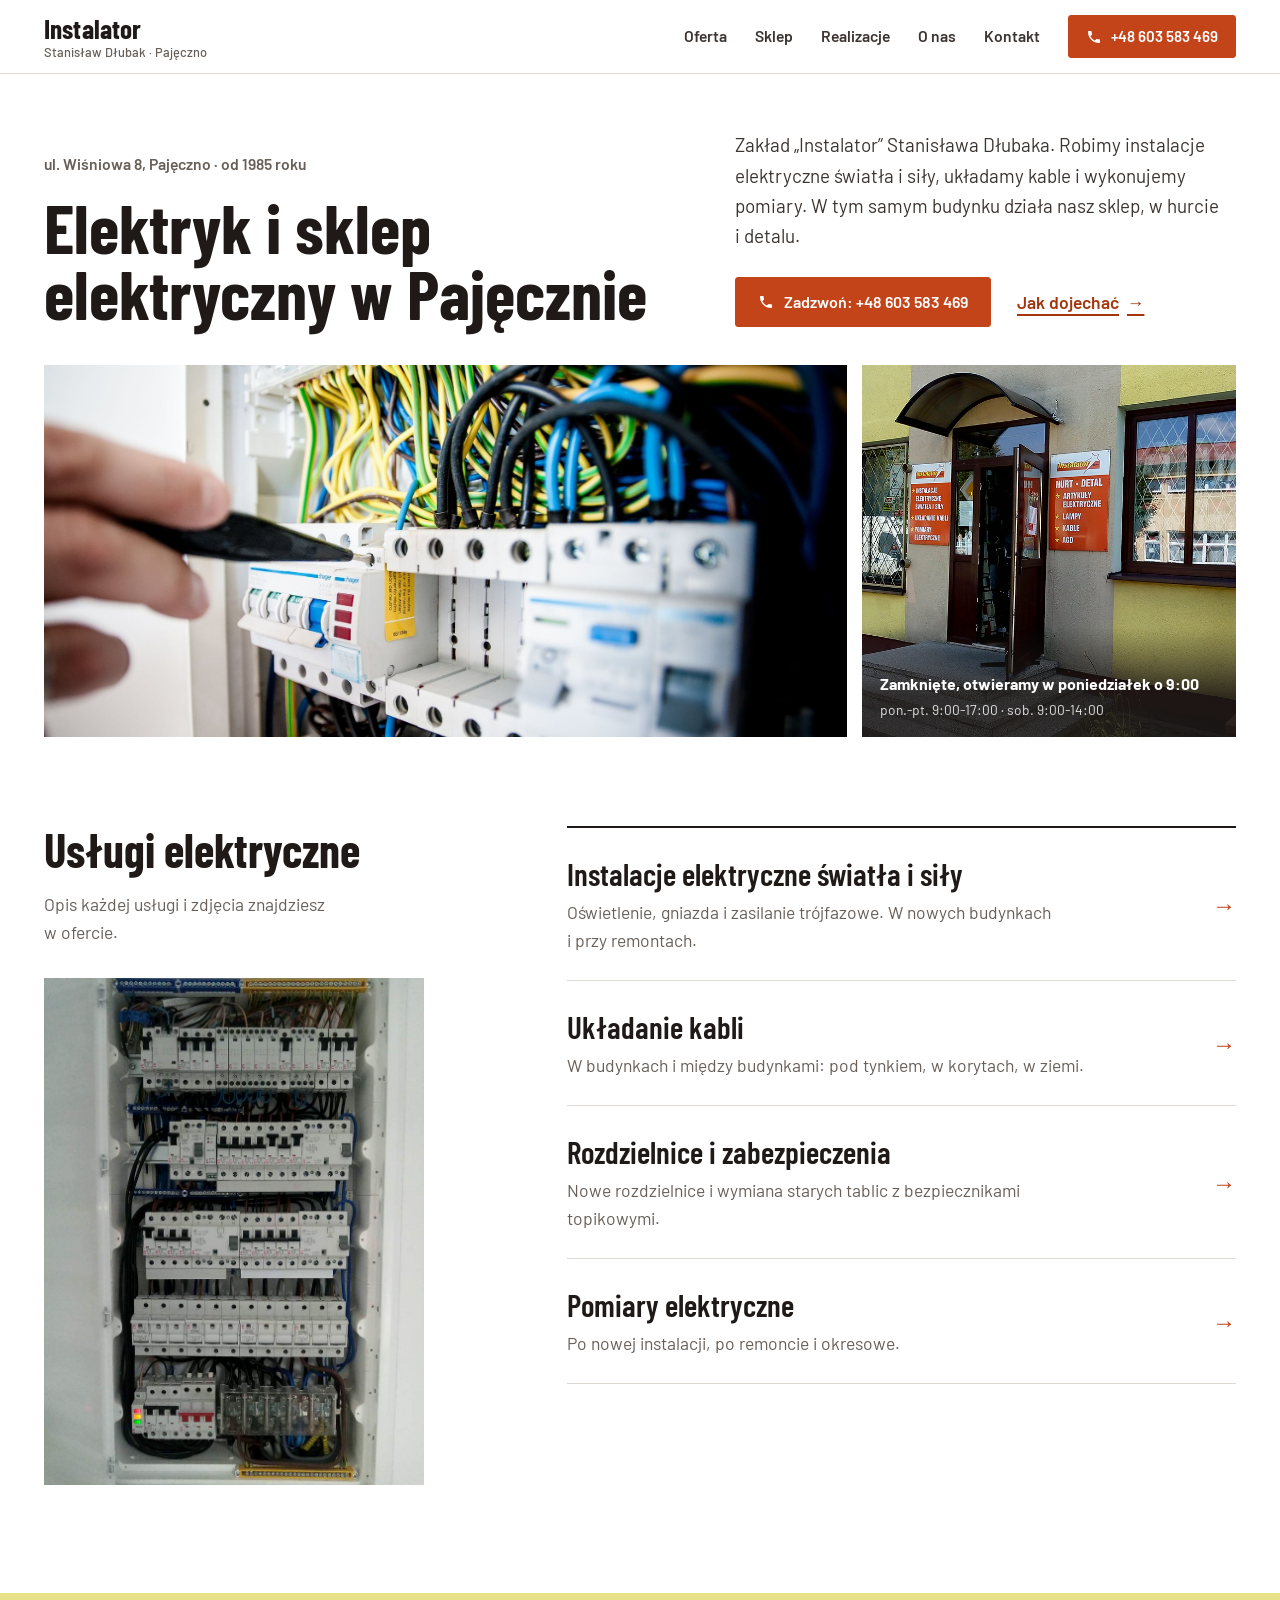
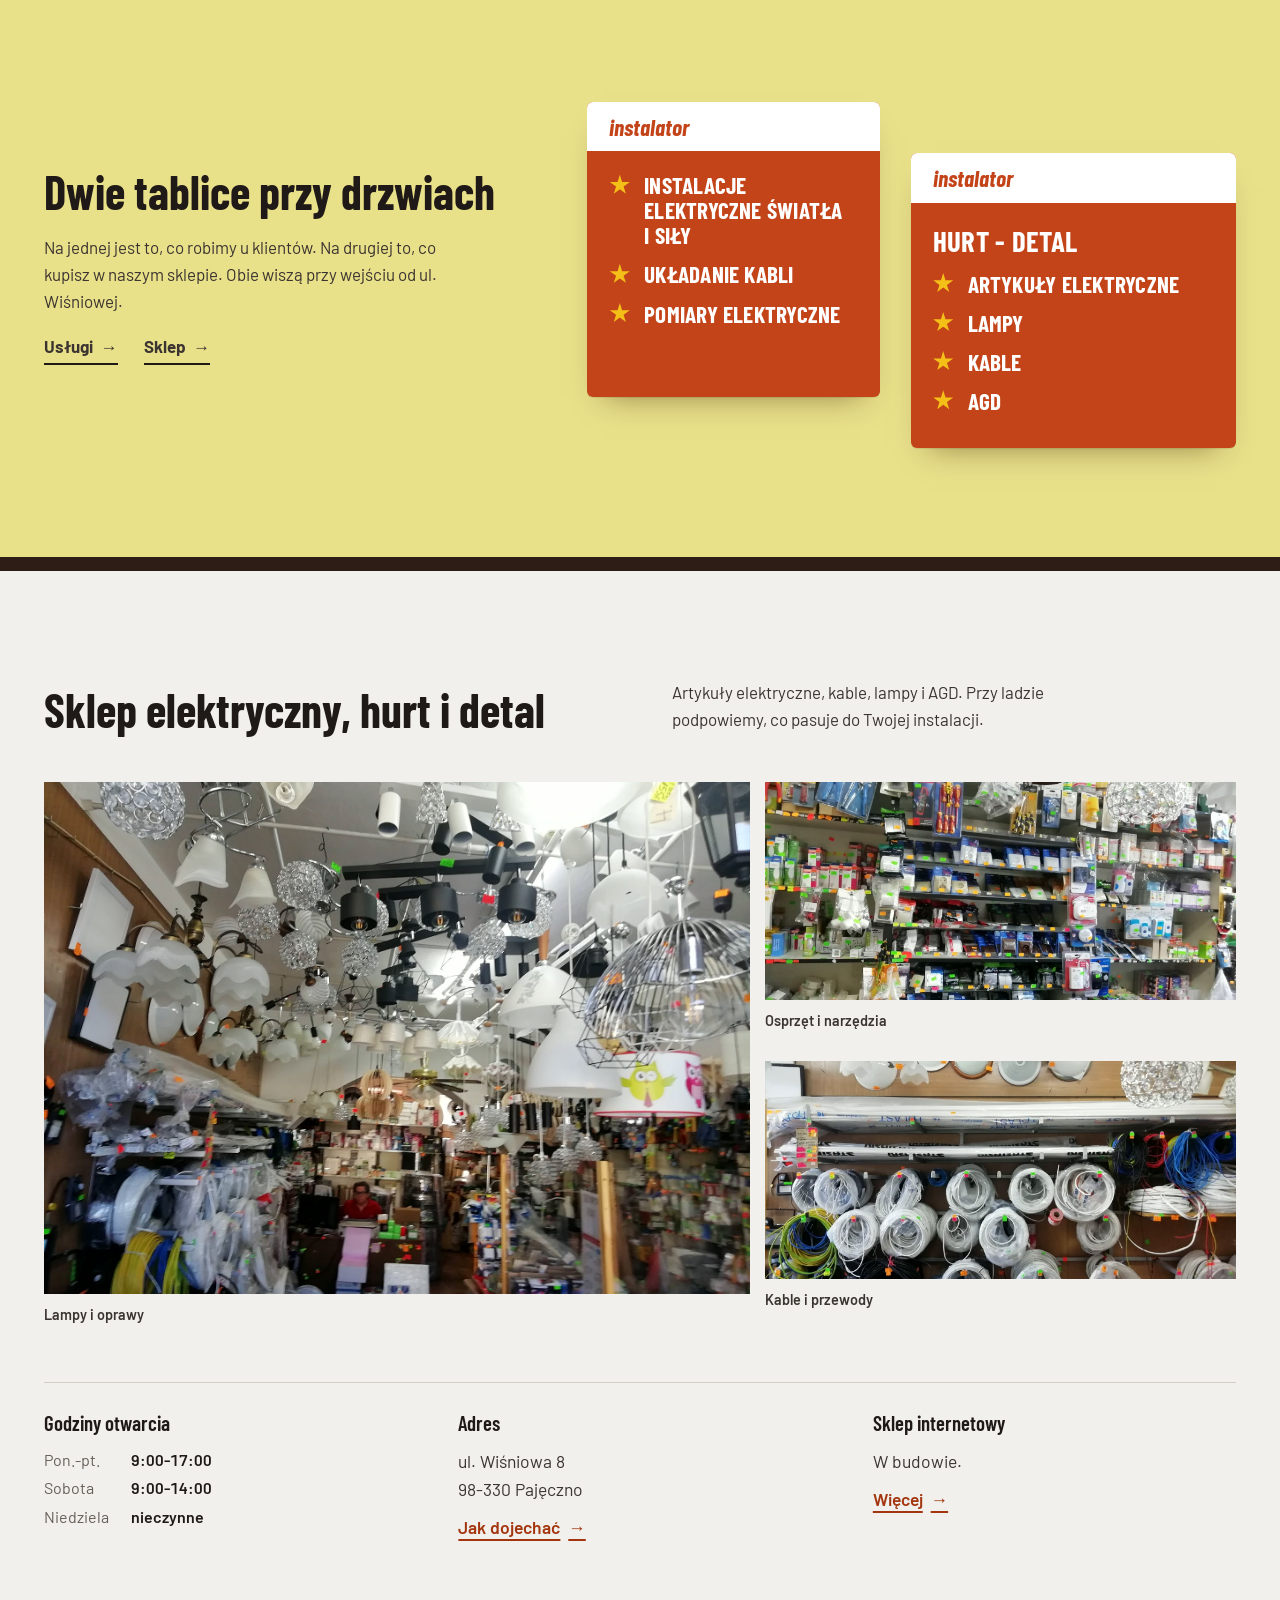
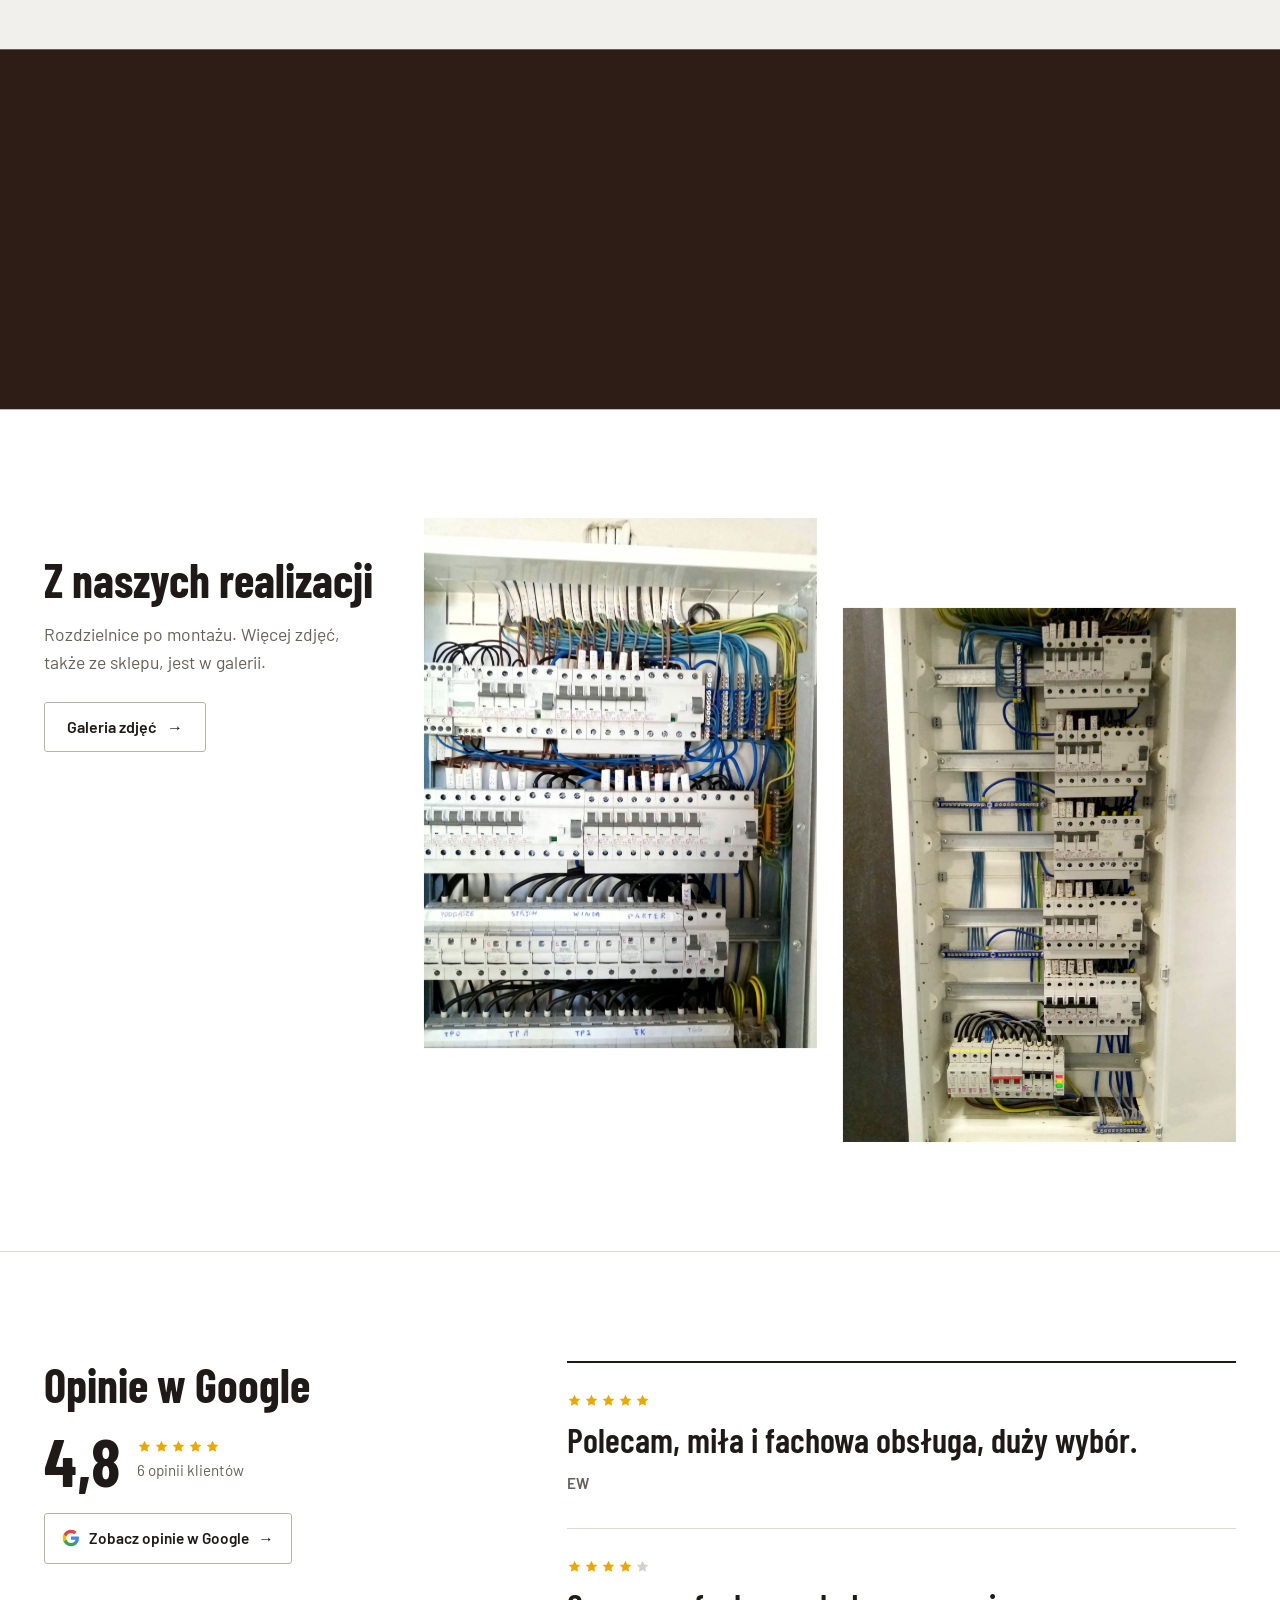
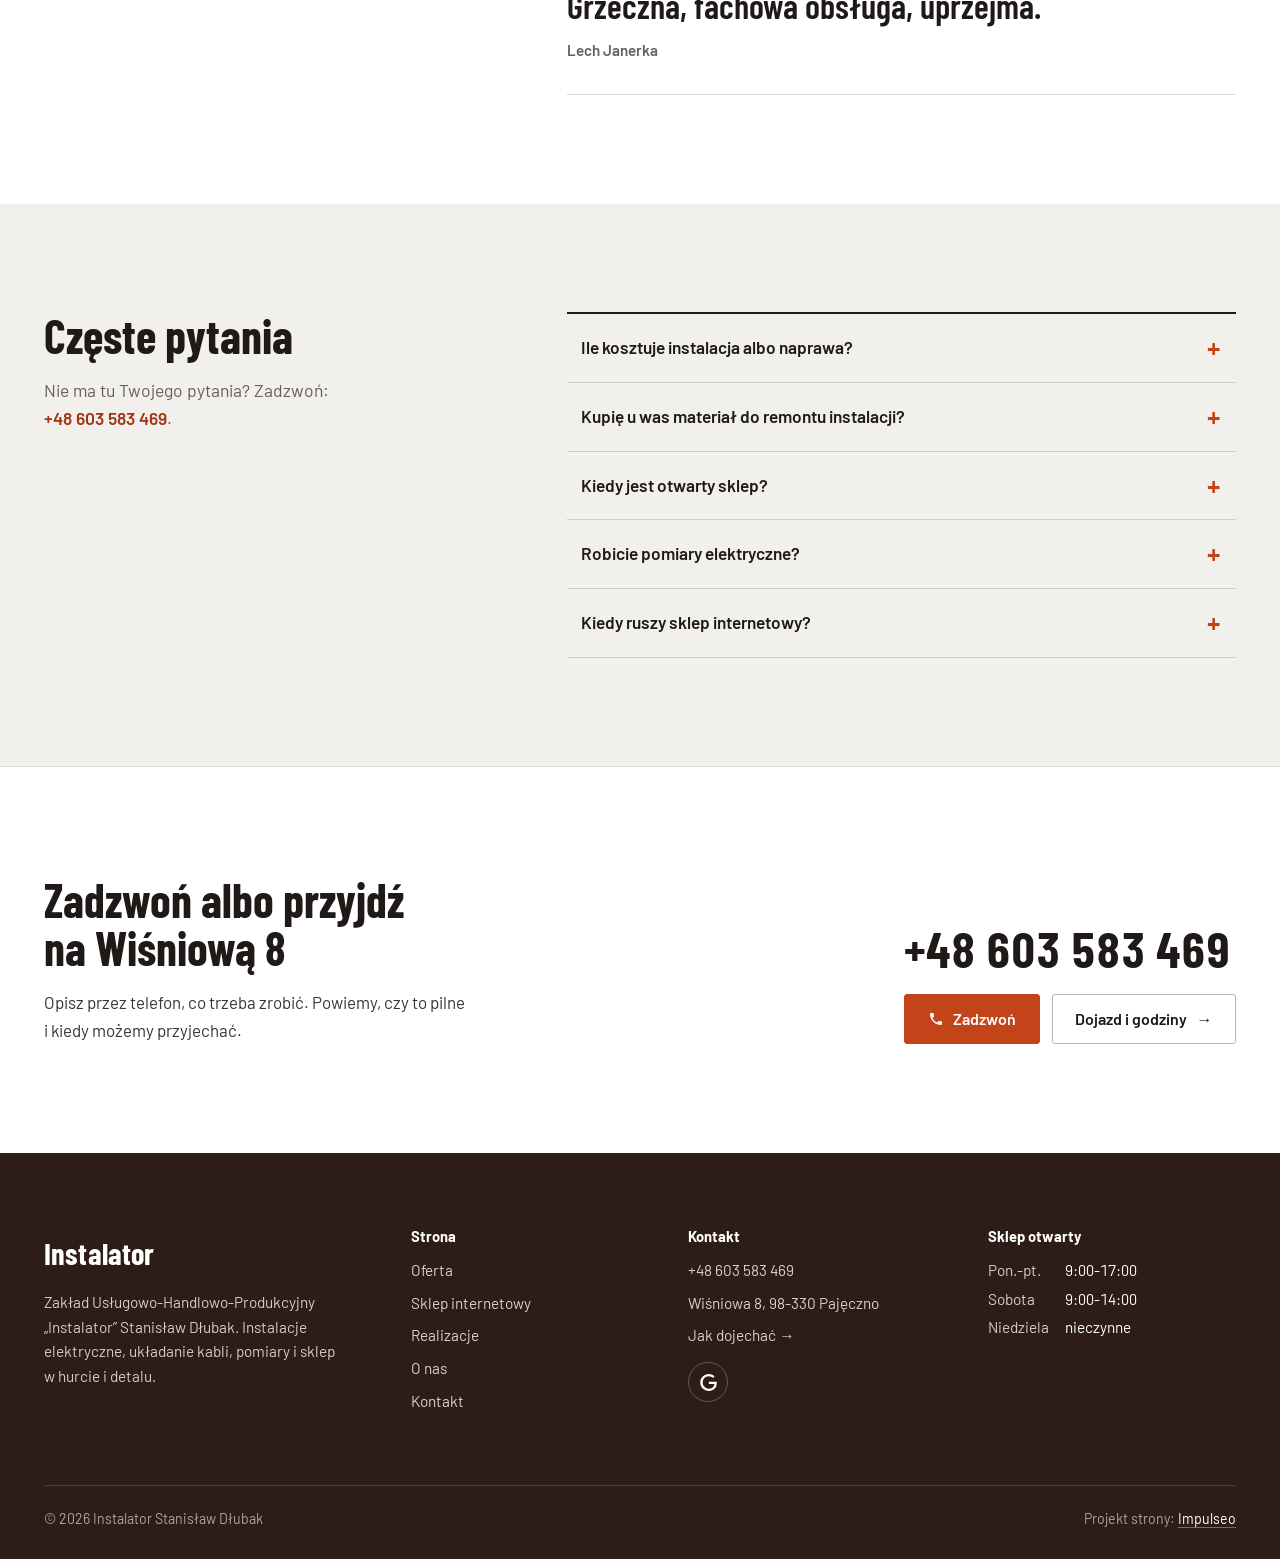
==== commit 56bc6df4: "[claude-edit][cmt:fcdcab71-d941-4182-9553-c11b5cf92caa] Projekt bez znamion AI: szyld i prawdziwe we" ====
--- a/index.html
+++ b/index.html
@@ -7,7 +7,7 @@
 <meta name="description" content="Instalacje elektryczne światła i siły, układanie kabli i pomiary w Pajęcznie. Sklep hurt i detal przy Wiśniowej 8: artykuły elektryczne, kable, lampy, AGD. Tel. +48 603 583 469.">
 <link rel="canonical" href="https://impulseo-pl.github.io/instalator-stanislaw-dlubak/">
 <meta name="robots" content="noindex, nofollow">
-<meta name="theme-color" content="#c93d14">
+<meta name="theme-color" content="#c4441a">
 <meta property="og:type" content="website">
 <meta property="og:locale" content="pl_PL">
 <meta property="og:site_name" content="Instalator Stanisław Dłubak">
@@ -21,18 +21,18 @@
 <script type="application/ld+json">{"@context": "https://schema.org", "@type": "Electrician", "name": "Instalator Stanisław Dłubak", "url": "https://impulseo-pl.github.io/instalator-stanislaw-dlubak/", "telephone": "+48603583469", "image": "https://impulseo-pl.github.io/instalator-stanislaw-dlubak/img/og.jpg", "address": {"@type": "PostalAddress", "streetAddress": "Wiśniowa 8", "postalCode": "98-330", "addressLocality": "Pajęczno", "addressCountry": "PL"}, "geo": {"@type": "GeoCoordinates", "latitude": 51.1472084, "longitude": 18.9978158}, "openingHours": ["Mo-Fr 09:00-17:00", "Sa 09:00-14:00"], "foundingDate": "1985", "areaServed": "Pajęczno", "sameAs": ["https://maps.google.com/?cid=6243514993665924678"]}</script>
 <link rel="preconnect" href="https://fonts.googleapis.com">
 <link rel="preconnect" href="https://fonts.gstatic.com" crossorigin>
-<link href="https://fonts.googleapis.com/css2?family=Archivo:wdth,wght@62..125,100..900&family=IBM+Plex+Mono:wght@500&display=swap" rel="stylesheet">
-<link rel="stylesheet" href="assets/styles.css?v=20261001b">
+<link href="https://fonts.googleapis.com/css2?family=Barlow+Condensed:wght@600;700&family=Barlow:ital,wght@0,400;0,500;0,600;0,700;1,400&display=swap" rel="stylesheet">
+<link rel="stylesheet" href="assets/styles.css?v=20261001c">
 <script>document.documentElement.classList.add('js');setTimeout(function(){if(!window.__nbOk)document.documentElement.classList.remove('js')},3500);</script>
 </head>
 <body>
 
 <header class="nav">
   <div class="wrap nav-inner">
-    <a class="brand" href="index.html" aria-label="Instalator Stanisław Dłubak - strona główna"><span class="brand-name">Instalator<i aria-hidden="true"></i></span><span class="brand-sub">Stanisław Dłubak · Pajęczno</span></a>
+    <a class="brand" href="index.html" aria-label="Instalator Stanisław Dłubak - strona główna"><span class="brand-name">Instalator</span><span class="brand-sub">Stanisław Dłubak · Pajęczno</span></a>
     <nav class="nav-links" aria-label="Menu główne">
       <a href="oferta.html">Oferta</a>
-      <a href="sklep.html" class="nl-new">Sklep</a>
+      <a href="sklep.html">Sklep</a>
       <a href="realizacje.html">Realizacje</a>
       <a href="o-nas.html">O&nbsp;nas</a>
       <a href="kontakt.html">Kontakt</a>
@@ -43,150 +43,118 @@
 </header>
 
 <main>
-<section class="hero-split">
-  <figure class="hs-fig">
-    <img src="img/hero.jpg" alt="Elektryk sprawdza zabezpieczenia w rozdzielnicy" width="1880" height="1251" fetchpriority="high" decoding="async">
-    <div class="status-card" data-sklep-stan>
-      <span class="sc-lab">Sklep · Wiśniowa&nbsp;8</span>
-      <span class="sc-stan">Zapraszamy od poniedziałku do soboty</span>
-      <span class="sc-h">Pon.-pt. 9:00-17:00 · sob. 9:00-14:00</span>
-    </div>
-  </figure>
-  <div class="hs-txt wrap">
-    <span class="hs-kicker">Od 1985 roku · Pajęczno</span>
-    <h1>Instalacje elektryczne <em>i&nbsp;sklep</em> w&nbsp;Pajęcznie</h1>
-    <p class="hs-lead">Instalacje światła i&nbsp;siły, układanie kabli i&nbsp;pomiary elektryczne. Przy Wiśniowej&nbsp;8 sklep w&nbsp;hurcie i&nbsp;detalu: artykuły elektryczne, kable, lampy i&nbsp;AGD.</p>
-    <div class="hs-actions">
-      <a href="tel:+48603583469" class="btn btn-accent"><svg width="16" height="16" viewBox="0 0 24 24" fill="none" aria-hidden="true"><path d="M6.6 10.8a15.5 15.5 0 0 0 6.6 6.6l2.2-2.2a1 1 0 0 1 1-.24 11.4 11.4 0 0 0 3.6.58 1 1 0 0 1 1 1V20a1 1 0 0 1-1 1A17 17 0 0 1 3 4a1 1 0 0 1 1-1h3.5a1 1 0 0 1 1 1c0 1.25.2 2.46.58 3.6a1 1 0 0 1-.25 1l-2.23 2.2Z" fill="currentColor"/></svg> Zadzwoń: +48&nbsp;603&nbsp;583&nbsp;469</a>
-      <a href="oferta.html" class="btn btn-ghost">Zobacz ofertę <span class="arr">→</span></a>
-    </div>
-    <div class="hs-trust">
-      <span class="g-mini"><svg viewBox="0 0 24 24" width="18" height="18" aria-hidden="true"><path fill="#4285F4" d="M22.56 12.25c0-.78-.07-1.53-.2-2.25H12v4.26h5.92c-.26 1.37-1.04 2.53-2.21 3.31v2.77h3.57c2.08-1.92 3.28-4.74 3.28-8.09z"/><path fill="#34A853" d="M12 23c2.97 0 5.46-.98 7.28-2.66l-3.57-2.77c-.98.66-2.23 1.06-3.71 1.06-2.86 0-5.29-1.93-6.16-4.53H2.18v2.84C3.99 20.53 7.7 23 12 23z"/><path fill="#FBBC05" d="M5.84 14.09c-.22-.66-.35-1.36-.35-2.09s.13-1.43.35-2.09V7.07H2.18C1.43 8.55 1 10.22 1 12s.43 3.45 1.18 4.93l2.85-2.22.81-.62z"/><path fill="#EA4335" d="M12 5.38c1.62 0 3.06.56 4.21 1.64l3.15-3.15C17.45 2.09 14.97 1 12 1 7.7 1 3.99 3.47 2.18 7.07l3.66 2.84c.87-2.6 3.3-4.53 6.16-4.53z"/></svg> <b>4,8</b> <span class="stars" aria-label="Ocena 5 na 5"><svg width="15" height="15" viewBox="0 0 24 24" aria-hidden="true"><path d="M12 2.8l2.85 5.8 6.4.93-4.63 4.5 1.1 6.37L12 17.4l-5.72 3 1.1-6.37-4.63-4.5 6.4-.93L12 2.8Z" fill="currentColor"/></svg><svg width="15" height="15" viewBox="0 0 24 24" aria-hidden="true"><path d="M12 2.8l2.85 5.8 6.4.93-4.63 4.5 1.1 6.37L12 17.4l-5.72 3 1.1-6.37-4.63-4.5 6.4-.93L12 2.8Z" fill="currentColor"/></svg><svg width="15" height="15" viewBox="0 0 24 24" aria-hidden="true"><path d="M12 2.8l2.85 5.8 6.4.93-4.63 4.5 1.1 6.37L12 17.4l-5.72 3 1.1-6.37-4.63-4.5 6.4-.93L12 2.8Z" fill="currentColor"/></svg><svg width="15" height="15" viewBox="0 0 24 24" aria-hidden="true"><path d="M12 2.8l2.85 5.8 6.4.93-4.63 4.5 1.1 6.37L12 17.4l-5.72 3 1.1-6.37-4.63-4.5 6.4-.93L12 2.8Z" fill="currentColor"/></svg><svg width="15" height="15" viewBox="0 0 24 24" aria-hidden="true"><path d="M12 2.8l2.85 5.8 6.4.93-4.63 4.5 1.1 6.37L12 17.4l-5.72 3 1.1-6.37-4.63-4.5 6.4-.93L12 2.8Z" fill="currentColor"/></svg></span> 6 opinii w&nbsp;Google</span>
-      <span>Hurt i&nbsp;detal przy Wiśniowej&nbsp;8</span>
-    </div>
-  </div>
-</section>
-<section class="hasla" aria-label="W skrócie">
-  <ul class="wrap">
-    <li><span class="k">Od 1985 roku</span><span class="v">w&nbsp;Pajęcznie</span></li>
-    <li><span class="k">Światło i&nbsp;siła</span><span class="v">instalacje elektryczne</span></li>
-    <li><span class="k">Układanie kabli</span><span class="v">i&nbsp;pomiary elektryczne</span></li>
-    <li><span class="k">Hurt i&nbsp;detal</span><span class="v">sklep przy Wiśniowej&nbsp;8</span></li>
-    <li><span class="k">4,8 w&nbsp;Google</span><span class="v">6 opinii klientów</span></li>
-  </ul>
+<section class="hero-szyld">
+  <div class="wrap hs-top">
+    <div class="hs-tytul">
+      <p class="hs-adres">ul. Wiśniowa&nbsp;8, Pajęczno · od 1985 roku</p>
+      <h1>Elektryk i&nbsp;sklep elektryczny w&nbsp;Pajęcznie</h1>
+    </div>
+    <div class="hs-txt">
+      <p class="hs-lead">Zakład „Instalator” Stanisława Dłubaka. Robimy instalacje elektryczne światła i&nbsp;siły, układamy kable i&nbsp;wykonujemy pomiary. W&nbsp;tym samym budynku działa nasz sklep, w&nbsp;hurcie i&nbsp;detalu.</p>
+      <div class="hs-actions">
+        <a href="tel:+48603583469" class="btn btn-accent"><svg width="16" height="16" viewBox="0 0 24 24" fill="none" aria-hidden="true"><path d="M6.6 10.8a15.5 15.5 0 0 0 6.6 6.6l2.2-2.2a1 1 0 0 1 1-.24 11.4 11.4 0 0 0 3.6.58 1 1 0 0 1 1 1V20a1 1 0 0 1-1 1A17 17 0 0 1 3 4a1 1 0 0 1 1-1h3.5a1 1 0 0 1 1 1c0 1.25.2 2.46.58 3.6a1 1 0 0 1-.25 1l-2.23 2.2Z" fill="currentColor"/></svg> Zadzwoń: +48&nbsp;603&nbsp;583&nbsp;469</a>
+        <a href="https://maps.google.com/?cid=6243514993665924678" class="hs-link" target="_blank" rel="noopener">Jak dojechać <span class="arr">→</span></a>
+      </div>
+    </div>
+  </div>
+  <div class="wrap hs-zdjecia">
+    <figure class="hs-fig"><img src="img/hero.jpg" alt="Elektryk sprawdza zabezpieczenia w rozdzielnicy" width="1880" height="1251" fetchpriority="high" decoding="async"></figure>
+    <figure class="hs-sklep">
+      <img src="img/about.jpg" alt="Wejście do zakładu i sklepu Instalator przy ul. Wiśniowej 8 w Pajęcznie" width="1280" height="720" fetchpriority="high" decoding="async">
+      <figcaption data-sklep-stan><span class="sc-stan">Sklep przy Wiśniowej&nbsp;8</span><span class="sc-h">pon.-pt. 9:00-17:00 · sob. 9:00-14:00</span></figcaption>
+    </figure>
+  </div>
 </section>
 <section class="uslugi">
+  <div class="wrap us-grid">
+    <div class="us-side">
+      <h2 class="reveal">Usługi elektryczne</h2>
+      <p class="reveal">Opis każdej usługi i&nbsp;zdjęcia znajdziesz w&nbsp;ofercie.</p>
+      <figure class="us-foto reveal"><img src="img/g3.jpg" alt="Rozdzielnica z zabezpieczeniami po montażu" width="1536" height="2048" decoding="async"></figure>
+    </div>
+    <ul class="us-lista">
+      <li class="reveal"><a href="oferta.html#instalacje"><h3>Instalacje elektryczne światła i&nbsp;siły</h3><p>Oświetlenie, gniazda i&nbsp;zasilanie trójfazowe. W&nbsp;nowych budynkach i&nbsp;przy remontach.</p><span class="arr" aria-hidden="true">→</span></a></li>
+      <li class="reveal"><a href="oferta.html#kable"><h3>Układanie kabli</h3><p>W&nbsp;budynkach i&nbsp;między budynkami: pod tynkiem, w&nbsp;korytach, w&nbsp;ziemi.</p><span class="arr" aria-hidden="true">→</span></a></li>
+      <li class="reveal"><a href="oferta.html#rozdzielnice"><h3>Rozdzielnice i&nbsp;zabezpieczenia</h3><p>Nowe rozdzielnice i&nbsp;wymiana starych tablic z&nbsp;bezpiecznikami topikowymi.</p><span class="arr" aria-hidden="true">→</span></a></li>
+      <li class="reveal"><a href="oferta.html#pomiary"><h3>Pomiary elektryczne</h3><p>Po nowej instalacji, po remoncie i&nbsp;okresowe.</p><span class="arr" aria-hidden="true">→</span></a></li>
+    </ul>
+  </div>
+</section>
+<section class="szyld-sek">
+  <div class="wrap sz-grid">
+    <div class="sz-copy reveal">
+      <h2>Dwie tablice przy drzwiach</h2>
+      <p>Na jednej jest to, co robimy u&nbsp;klientów. Na drugiej to, co kupisz w&nbsp;naszym sklepie. Obie wiszą przy wejściu od ul. Wiśniowej.</p>
+      <p class="sz-linki"><a href="oferta.html">Usługi <span class="arr">→</span></a><a href="#sklep">Sklep <span class="arr">→</span></a></p>
+    </div>
+    <div class="tablice">
+        <div class="tablica reveal">
+          <span class="tb-top">instalator</span>
+          <div class="tb-body"><ul><li>Instalacje elektryczne światła i&nbsp;siły</li><li>Układanie kabli</li><li>Pomiary elektryczne</li></ul></div>
+        </div>
+        <div class="tablica reveal">
+          <span class="tb-top">instalator</span>
+          <div class="tb-body"><p class="tb-ttl">Hurt - detal</p><ul><li>Artykuły elektryczne</li><li>Lampy</li><li>Kable</li><li>AGD</li></ul></div>
+        </div>
+      </div>
+  </div>
+</section>
+<section class="sklep-sek" id="sklep">
   <div class="wrap">
-    <div class="head-row">
-      <div class="head reveal">
-        <span class="eyebrow">Usługi elektryczne</span>
-        <h2>Co robimy</h2>
-        <p>Od nowej instalacji w&nbsp;domu po pomiary elektryczne. Kliknij, żeby zobaczyć szczegóły.</p>
-      </div>
-      <a href="oferta.html" class="btn btn-ghost reveal">Pełna oferta <span class="arr">→</span></a>
-    </div>
-    <div class="usl-grid">
-      <a class="usl-tile reveal" href="oferta.html#instalacje"><img src="img/g10.jpg" alt="Projekt instalacji elektrycznej w domu" width="1880" height="1253" loading="lazy" decoding="async"><div class="usl-body"><h3>Instalacje światła i&nbsp;siły</h3><p>Oświetlenie, gniazda i&nbsp;zasilanie trójfazowe.</p><span class="usl-more">Szczegóły →</span></div></a>
-      <a class="usl-tile reveal" href="oferta.html#kable"><img src="img/s1.jpg" alt="Puszki i przewody w ścianie przed montażem osprzętu" width="1880" height="1255" loading="lazy" decoding="async"><div class="usl-body"><h3>Układanie kabli</h3><p>Trasy kabli w&nbsp;budynku i&nbsp;do budynku.</p><span class="usl-more">Szczegóły →</span></div></a>
-      <a class="usl-tile reveal" href="oferta.html#rozdzielnice"><img src="img/g1.jpg" alt="Rozdzielnica elektryczna po montażu" width="1476" height="1990" loading="lazy" decoding="async"><div class="usl-body"><h3>Rozdzielnice i&nbsp;zabezpieczenia</h3><p>Montaż i&nbsp;modernizacja tablic.</p><span class="usl-more">Szczegóły →</span></div></a>
-      <a class="usl-tile reveal" href="oferta.html#pomiary"><img src="img/s2.jpg" alt="Miernik elektryczny na stole warsztatowym" width="1731" height="1300" loading="lazy" decoding="async"><div class="usl-body"><h3>Pomiary elektryczne</h3><p>Po nowej instalacji, po remoncie, okresowe.</p><span class="usl-more">Szczegóły →</span></div></a>
-      <a class="usl-tile reveal" href="oferta.html#awarie"><img src="img/s6.jpg" alt="Otwarta skrzynka z okablowaniem podczas naprawy" width="1767" height="1357" loading="lazy" decoding="async"><div class="usl-body"><h3>Awarie i&nbsp;usterki</h3><p>Szukamy przyczyny i&nbsp;ją usuwamy.</p><span class="usl-more">Szczegóły →</span></div></a>
-      <a class="usl-tile reveal" href="oferta.html#oswietlenie"><img src="img/s4.jpg" alt="Korytarz z liniowym oświetleniem LED" width="1880" height="1255" loading="lazy" decoding="async"><div class="usl-body"><h3>Oświetlenie i&nbsp;LED</h3><p>Lampy z&nbsp;naszego sklepu razem z&nbsp;montażem.</p><span class="usl-more">Szczegóły →</span></div></a>
-    </div>
-  </div>
-</section>
-<section class="proces proces-os on-dark">
-  <div class="wrap proc-grid">
-    <div class="proc-side">
-      <div class="head reveal">
-        <span class="eyebrow">Jak pracujemy</span>
-        <h2>Wiesz, na czym stoisz</h2>
-        <p>Od pierwszego telefonu do pomiarów na koniec, w&nbsp;czterech krokach.</p>
-      </div>
-      <div class="proc-count" aria-hidden="true"><span class="pc-cur">01</span><span class="pc-all">/ 04</span></div>
-      <div class="proc-bar" aria-hidden="true"><i></i></div>
-      <p class="proc-now" aria-hidden="true">Dzwonisz</p>
-    </div>
-    <ol class="proces-line">
-      <li><span class="pno">01</span><h3>Dzwonisz</h3><p>Opisujesz, co się dzieje. Od razu mówimy, czy to pilne, czy może poczekać, i&nbsp;czy to w&nbsp;ogóle praca dla elektryka.</p></li>
-      <li><span class="pno">02</span><h3>Oględziny i&nbsp;cena</h3><p>Drobną naprawę wycenimy przez telefon, większe prace po obejrzeniu instalacji. Cenę znasz, zanim zaczniemy.</p></li>
-      <li><span class="pno">03</span><h3>Praca na miejscu</h3><p>Stare przewody i&nbsp;osprzęt pokazujemy, nie wynosimy po cichu. Widzisz, co było do wymiany i&nbsp;dlaczego.</p></li>
-      <li><span class="pno">04</span><h3>Pomiary i&nbsp;odbiór</h3><p>Na koniec mierzymy instalację i&nbsp;pokazujemy wyniki. Płacisz tyle, ile było ustalone na początku.</p></li>
-    </ol>
-  </div>
-</section>
-<section class="sklep-sek">
-  <div class="wrap sklep-grid">
-    <div class="sklep-copy">
-      <div class="head reveal">
-        <span class="eyebrow">Sklep elektryczny</span>
-        <h2>Sklep przy Wiśniowej&nbsp;8</h2>
-      </div>
-      <p class="reveal">Obok usług prowadzimy sklep w&nbsp;hurcie i&nbsp;w&nbsp;detalu. Kupisz u&nbsp;nas osprzęt, przewody, lampy i&nbsp;AGD, a&nbsp;przy ladzie podpowiemy, co pasuje do Twojej instalacji.</p>
-      <div class="tablica reveal" aria-label="Asortyment sklepu">
-        <div class="tab-top"><b>instalator</b><span>Wiśniowa&nbsp;8 · Pajęczno</span></div>
-        <div class="tab-body">
-          <p class="tab-ttl">Hurt - detal</p>
-          <ul><li>Artykuły elektryczne</li><li>Lampy</li><li>Kable</li><li>AGD</li></ul>
-        </div>
-      </div>
-      <dl class="godz-mini reveal"><dt>Pon.-pt.</dt><dd>9:00-17:00</dd><dt>Sobota</dt><dd>9:00-14:00</dd><dt>Niedziela</dt><dd>nieczynne</dd></dl>
-      <a class="eshop-chip reveal" href="sklep.html"><span class="ec-tag">W&nbsp;budowie</span> Sklep internetowy <span class="arr">→</span></a>
-    </div>
-    <div class="sklep-foto">
-      <figure class="sf-tile big reveal"><img src="img/g2.jpg" alt="Lampy i osprzęt we wnętrzu sklepu przy Wiśniowej 8" width="1600" height="1200" loading="lazy" decoding="async"><figcaption>Dział lamp</figcaption></figure>
-      <figure class="sf-tile reveal"><img src="img/about.jpg" alt="Wejście do sklepu Instalator przy Wiśniowej 8 w Pajęcznie" width="1280" height="720" loading="lazy" decoding="async"><figcaption>Wejście od Wiśniowej</figcaption></figure>
-      <figure class="sf-tile reveal"><img src="img/g6.jpg" alt="Półki z gniazdkami, włącznikami i narzędziami w sklepie" width="1550" height="1146" loading="lazy" decoding="async"><figcaption>Osprzęt i&nbsp;narzędzia</figcaption></figure>
+    <div class="sk-head">
+      <h2 class="reveal">Sklep elektryczny, hurt i&nbsp;detal</h2>
+      <p class="reveal">Artykuły elektryczne, kable, lampy i&nbsp;AGD. Przy ladzie podpowiemy, co pasuje do Twojej instalacji.</p>
+    </div>
+    <div class="sk-foto">
+      <figure class="sk-a reveal"><img src="img/g2.jpg" alt="Lampy i oprawy w sklepie przy Wiśniowej 8" width="1600" height="1200" loading="lazy" decoding="async"><figcaption>Lampy i&nbsp;oprawy</figcaption></figure>
+      <figure class="sk-b reveal"><img src="img/g6.jpg" alt="Półki z gniazdkami, włącznikami i narzędziami w sklepie" width="1550" height="1146" loading="lazy" decoding="async"><figcaption>Osprzęt i&nbsp;narzędzia</figcaption></figure>
+      <figure class="sk-c reveal"><img src="img/g4.jpg" alt="Kable i przewody na szpulach w sklepie" width="1560" height="1160" loading="lazy" decoding="async"><figcaption>Kable i&nbsp;przewody</figcaption></figure>
+    </div>
+    <div class="sk-dol reveal">
+      <div class="sk-godz"><h3>Godziny otwarcia</h3><dl class="godz-mini"><dt>Pon.-pt.</dt><dd>9:00-17:00</dd><dt>Sobota</dt><dd>9:00-14:00</dd><dt>Niedziela</dt><dd>nieczynne</dd></dl></div>
+      <div class="sk-adres"><h3>Adres</h3><p>ul. Wiśniowa&nbsp;8<br>98-330 Pajęczno</p><a class="hs-link" href="https://maps.google.com/?cid=6243514993665924678" target="_blank" rel="noopener">Jak dojechać <span class="arr">→</span></a></div>
+      <div class="sk-online"><h3>Sklep internetowy</h3><p>W&nbsp;budowie.</p><a class="hs-link" href="sklep.html">Więcej <span class="arr">→</span></a></div>
     </div>
   </div>
 </section>
 <section class="stopklatka" aria-hidden="true">
-  <div class="stk-bg" style="background-image:url(img/g12.jpg)"></div>
+  <div class="stk-bg" style="background-image:url(img/g15.jpg)"></div>
 </section>
 <section class="realizacje-sek">
-  <div class="wrap">
-    <div class="head-row">
-      <div class="head reveal">
-        <span class="eyebrow">Realizacje</span>
-        <h2>Nasze prace</h2>
-        <p>Rozdzielnice po montażu i&nbsp;panele na dachu. Więcej zdjęć w&nbsp;galerii.</p>
-      </div>
-      <a href="realizacje.html" class="btn btn-ghost reveal">Wszystkie zdjęcia <span class="arr">→</span></a>
-    </div>
-    <div class="realiz-row">
-      <figure class="r-tile reveal"><img src="img/g3.jpg" alt="Rozdzielnica elektryczna po montażu" width="1536" height="2048" loading="lazy" decoding="async"></figure>
-      <figure class="r-tile reveal"><img src="img/g7.jpg" alt="Rozdzielnica z opisanymi zabezpieczeniami" width="1450" height="1970" loading="lazy" decoding="async"></figure>
-      <figure class="r-tile reveal"><img src="img/g5.jpg" alt="Panele fotowoltaiczne na dachu domu" width="1536" height="2048" loading="lazy" decoding="async"></figure>
-    </div>
+  <div class="wrap rz-grid">
+    <div class="rz-txt reveal">
+      <h2>Z naszych realizacji</h2>
+      <p>Rozdzielnice po montażu. Więcej zdjęć, także ze sklepu, jest w&nbsp;galerii.</p>
+      <a href="realizacje.html" class="btn btn-ghost">Galeria zdjęć <span class="arr">→</span></a>
+    </div>
+    <figure class="rz-a reveal"><img src="img/g1.jpg" alt="Rozdzielnica elektryczna po montażu" width="1476" height="1990" loading="lazy" decoding="async"></figure>
+    <figure class="rz-b reveal"><img src="img/g7.jpg" alt="Rozdzielnica z opisanymi zabezpieczeniami" width="1450" height="1970" loading="lazy" decoding="async"></figure>
   </div>
 </section>
 <section class="opinie">
-  <div class="wrap">
-    <div class="head center reveal">
-      <span class="eyebrow">Opinie</span>
-      <h2>Co mówią klienci</h2>
-    </div>
-    <p class="op-meta reveal"><span class="g-badge"><svg viewBox="0 0 24 24" width="18" height="18" aria-hidden="true"><path fill="#4285F4" d="M22.56 12.25c0-.78-.07-1.53-.2-2.25H12v4.26h5.92c-.26 1.37-1.04 2.53-2.21 3.31v2.77h3.57c2.08-1.92 3.28-4.74 3.28-8.09z"/><path fill="#34A853" d="M12 23c2.97 0 5.46-.98 7.28-2.66l-3.57-2.77c-.98.66-2.23 1.06-3.71 1.06-2.86 0-5.29-1.93-6.16-4.53H2.18v2.84C3.99 20.53 7.7 23 12 23z"/><path fill="#FBBC05" d="M5.84 14.09c-.22-.66-.35-1.36-.35-2.09s.13-1.43.35-2.09V7.07H2.18C1.43 8.55 1 10.22 1 12s.43 3.45 1.18 4.93l2.85-2.22.81-.62z"/><path fill="#EA4335" d="M12 5.38c1.62 0 3.06.56 4.21 1.64l3.15-3.15C17.45 2.09 14.97 1 12 1 7.7 1 3.99 3.47 2.18 7.07l3.66 2.84c.87-2.6 3.3-4.53 6.16-4.53z"/></svg><b class="gb-ocena">4,8</b><span class="gb-stars" aria-label="Ocena 5 na 5"><svg width="15" height="15" viewBox="0 0 24 24" aria-hidden="true"><path d="M12 2.8l2.85 5.8 6.4.93-4.63 4.5 1.1 6.37L12 17.4l-5.72 3 1.1-6.37-4.63-4.5 6.4-.93L12 2.8Z" fill="currentColor"/></svg><svg width="15" height="15" viewBox="0 0 24 24" aria-hidden="true"><path d="M12 2.8l2.85 5.8 6.4.93-4.63 4.5 1.1 6.37L12 17.4l-5.72 3 1.1-6.37-4.63-4.5 6.4-.93L12 2.8Z" fill="currentColor"/></svg><svg width="15" height="15" viewBox="0 0 24 24" aria-hidden="true"><path d="M12 2.8l2.85 5.8 6.4.93-4.63 4.5 1.1 6.37L12 17.4l-5.72 3 1.1-6.37-4.63-4.5 6.4-.93L12 2.8Z" fill="currentColor"/></svg><svg width="15" height="15" viewBox="0 0 24 24" aria-hidden="true"><path d="M12 2.8l2.85 5.8 6.4.93-4.63 4.5 1.1 6.37L12 17.4l-5.72 3 1.1-6.37-4.63-4.5 6.4-.93L12 2.8Z" fill="currentColor"/></svg><svg width="15" height="15" viewBox="0 0 24 24" aria-hidden="true"><path d="M12 2.8l2.85 5.8 6.4.93-4.63 4.5 1.1 6.37L12 17.4l-5.72 3 1.1-6.37-4.63-4.5 6.4-.93L12 2.8Z" fill="currentColor"/></svg></span><span class="gb-txt">6 opinii w&nbsp;Google</span></span></p>
-    <p class="op-meta reveal"><a class="op-google" href="https://maps.google.com/?cid=6243514993665924678" target="_blank" rel="noopener"><svg viewBox="0 0 24 24" width="18" height="18" aria-hidden="true"><path fill="#4285F4" d="M22.56 12.25c0-.78-.07-1.53-.2-2.25H12v4.26h5.92c-.26 1.37-1.04 2.53-2.21 3.31v2.77h3.57c2.08-1.92 3.28-4.74 3.28-8.09z"/><path fill="#34A853" d="M12 23c2.97 0 5.46-.98 7.28-2.66l-3.57-2.77c-.98.66-2.23 1.06-3.71 1.06-2.86 0-5.29-1.93-6.16-4.53H2.18v2.84C3.99 20.53 7.7 23 12 23z"/><path fill="#FBBC05" d="M5.84 14.09c-.22-.66-.35-1.36-.35-2.09s.13-1.43.35-2.09V7.07H2.18C1.43 8.55 1 10.22 1 12s.43 3.45 1.18 4.93l2.85-2.22.81-.62z"/><path fill="#EA4335" d="M12 5.38c1.62 0 3.06.56 4.21 1.64l3.15-3.15C17.45 2.09 14.97 1 12 1 7.7 1 3.99 3.47 2.18 7.07l3.66 2.84c.87-2.6 3.3-4.53 6.16-4.53z"/></svg><span>Zobacz opinie w&nbsp;Google</span><span class="arr">→</span></a></p>
+  <div class="wrap op-wrap">
+    <div class="op-side reveal">
+      <h2>Opinie w&nbsp;Google</h2>
+      <p class="op-meta"><span class="op-ocena">4,8</span><span class="op-opis"><span class="op-star" aria-label="Średnia ocena 4,8 na 5"><svg width="15" height="15" viewBox="0 0 24 24" aria-hidden="true"><path d="M12 2.8l2.85 5.8 6.4.93-4.63 4.5 1.1 6.37L12 17.4l-5.72 3 1.1-6.37-4.63-4.5 6.4-.93L12 2.8Z" fill="currentColor"/></svg><svg width="15" height="15" viewBox="0 0 24 24" aria-hidden="true"><path d="M12 2.8l2.85 5.8 6.4.93-4.63 4.5 1.1 6.37L12 17.4l-5.72 3 1.1-6.37-4.63-4.5 6.4-.93L12 2.8Z" fill="currentColor"/></svg><svg width="15" height="15" viewBox="0 0 24 24" aria-hidden="true"><path d="M12 2.8l2.85 5.8 6.4.93-4.63 4.5 1.1 6.37L12 17.4l-5.72 3 1.1-6.37-4.63-4.5 6.4-.93L12 2.8Z" fill="currentColor"/></svg><svg width="15" height="15" viewBox="0 0 24 24" aria-hidden="true"><path d="M12 2.8l2.85 5.8 6.4.93-4.63 4.5 1.1 6.37L12 17.4l-5.72 3 1.1-6.37-4.63-4.5 6.4-.93L12 2.8Z" fill="currentColor"/></svg><svg width="15" height="15" viewBox="0 0 24 24" aria-hidden="true"><path d="M12 2.8l2.85 5.8 6.4.93-4.63 4.5 1.1 6.37L12 17.4l-5.72 3 1.1-6.37-4.63-4.5 6.4-.93L12 2.8Z" fill="currentColor"/></svg></span><span>6 opinii klientów</span></span></p>
+      <a class="op-google" href="https://maps.google.com/?cid=6243514993665924678" target="_blank" rel="noopener"><svg viewBox="0 0 24 24" width="18" height="18" aria-hidden="true"><path fill="#4285F4" d="M22.56 12.25c0-.78-.07-1.53-.2-2.25H12v4.26h5.92c-.26 1.37-1.04 2.53-2.21 3.31v2.77h3.57c2.08-1.92 3.28-4.74 3.28-8.09z"/><path fill="#34A853" d="M12 23c2.97 0 5.46-.98 7.28-2.66l-3.57-2.77c-.98.66-2.23 1.06-3.71 1.06-2.86 0-5.29-1.93-6.16-4.53H2.18v2.84C3.99 20.53 7.7 23 12 23z"/><path fill="#FBBC05" d="M5.84 14.09c-.22-.66-.35-1.36-.35-2.09s.13-1.43.35-2.09V7.07H2.18C1.43 8.55 1 10.22 1 12s.43 3.45 1.18 4.93l2.85-2.22.81-.62z"/><path fill="#EA4335" d="M12 5.38c1.62 0 3.06.56 4.21 1.64l3.15-3.15C17.45 2.09 14.97 1 12 1 7.7 1 3.99 3.47 2.18 7.07l3.66 2.84c.87-2.6 3.3-4.53 6.16-4.53z"/></svg><span>Zobacz opinie w&nbsp;Google</span><span class="arr">→</span></a>
+    </div>
     <div class="opinie-grid">
-      <figure class="op-card reveal"><span class="op-star" aria-label="Ocena 5 na 5"><svg width="15" height="15" viewBox="0 0 24 24" aria-hidden="true"><path d="M12 2.8l2.85 5.8 6.4.93-4.63 4.5 1.1 6.37L12 17.4l-5.72 3 1.1-6.37-4.63-4.5 6.4-.93L12 2.8Z" fill="currentColor"/></svg><svg width="15" height="15" viewBox="0 0 24 24" aria-hidden="true"><path d="M12 2.8l2.85 5.8 6.4.93-4.63 4.5 1.1 6.37L12 17.4l-5.72 3 1.1-6.37-4.63-4.5 6.4-.93L12 2.8Z" fill="currentColor"/></svg><svg width="15" height="15" viewBox="0 0 24 24" aria-hidden="true"><path d="M12 2.8l2.85 5.8 6.4.93-4.63 4.5 1.1 6.37L12 17.4l-5.72 3 1.1-6.37-4.63-4.5 6.4-.93L12 2.8Z" fill="currentColor"/></svg><svg width="15" height="15" viewBox="0 0 24 24" aria-hidden="true"><path d="M12 2.8l2.85 5.8 6.4.93-4.63 4.5 1.1 6.37L12 17.4l-5.72 3 1.1-6.37-4.63-4.5 6.4-.93L12 2.8Z" fill="currentColor"/></svg><svg width="15" height="15" viewBox="0 0 24 24" aria-hidden="true"><path d="M12 2.8l2.85 5.8 6.4.93-4.63 4.5 1.1 6.37L12 17.4l-5.72 3 1.1-6.37-4.63-4.5 6.4-.93L12 2.8Z" fill="currentColor"/></svg></span><blockquote>Polecam, miła i&nbsp;fachowa obsługa, duży wybór.</blockquote><figcaption class="op-autor">EW · opinia z&nbsp;Google</figcaption></figure>
-      <figure class="op-card reveal"><span class="op-star" aria-label="Ocena 4 na 5"><svg width="15" height="15" viewBox="0 0 24 24" aria-hidden="true"><path d="M12 2.8l2.85 5.8 6.4.93-4.63 4.5 1.1 6.37L12 17.4l-5.72 3 1.1-6.37-4.63-4.5 6.4-.93L12 2.8Z" fill="currentColor"/></svg><svg width="15" height="15" viewBox="0 0 24 24" aria-hidden="true"><path d="M12 2.8l2.85 5.8 6.4.93-4.63 4.5 1.1 6.37L12 17.4l-5.72 3 1.1-6.37-4.63-4.5 6.4-.93L12 2.8Z" fill="currentColor"/></svg><svg width="15" height="15" viewBox="0 0 24 24" aria-hidden="true"><path d="M12 2.8l2.85 5.8 6.4.93-4.63 4.5 1.1 6.37L12 17.4l-5.72 3 1.1-6.37-4.63-4.5 6.4-.93L12 2.8Z" fill="currentColor"/></svg><svg width="15" height="15" viewBox="0 0 24 24" aria-hidden="true"><path d="M12 2.8l2.85 5.8 6.4.93-4.63 4.5 1.1 6.37L12 17.4l-5.72 3 1.1-6.37-4.63-4.5 6.4-.93L12 2.8Z" fill="currentColor"/></svg><svg class="off" width="15" height="15" viewBox="0 0 24 24" aria-hidden="true"><path d="M12 2.8l2.85 5.8 6.4.93-4.63 4.5 1.1 6.37L12 17.4l-5.72 3 1.1-6.37-4.63-4.5 6.4-.93L12 2.8Z" fill="currentColor"/></svg></span><blockquote>Grzeczna, fachowa obsługa, uprzejma.</blockquote><figcaption class="op-autor">Lech Janerka · opinia z&nbsp;Google</figcaption></figure>
+      <figure class="op-card reveal"><span class="op-star" aria-label="Ocena 5 na 5"><svg width="15" height="15" viewBox="0 0 24 24" aria-hidden="true"><path d="M12 2.8l2.85 5.8 6.4.93-4.63 4.5 1.1 6.37L12 17.4l-5.72 3 1.1-6.37-4.63-4.5 6.4-.93L12 2.8Z" fill="currentColor"/></svg><svg width="15" height="15" viewBox="0 0 24 24" aria-hidden="true"><path d="M12 2.8l2.85 5.8 6.4.93-4.63 4.5 1.1 6.37L12 17.4l-5.72 3 1.1-6.37-4.63-4.5 6.4-.93L12 2.8Z" fill="currentColor"/></svg><svg width="15" height="15" viewBox="0 0 24 24" aria-hidden="true"><path d="M12 2.8l2.85 5.8 6.4.93-4.63 4.5 1.1 6.37L12 17.4l-5.72 3 1.1-6.37-4.63-4.5 6.4-.93L12 2.8Z" fill="currentColor"/></svg><svg width="15" height="15" viewBox="0 0 24 24" aria-hidden="true"><path d="M12 2.8l2.85 5.8 6.4.93-4.63 4.5 1.1 6.37L12 17.4l-5.72 3 1.1-6.37-4.63-4.5 6.4-.93L12 2.8Z" fill="currentColor"/></svg><svg width="15" height="15" viewBox="0 0 24 24" aria-hidden="true"><path d="M12 2.8l2.85 5.8 6.4.93-4.63 4.5 1.1 6.37L12 17.4l-5.72 3 1.1-6.37-4.63-4.5 6.4-.93L12 2.8Z" fill="currentColor"/></svg></span><blockquote>Polecam, miła i&nbsp;fachowa obsługa, duży wybór.</blockquote><figcaption class="op-autor">EW</figcaption></figure>
+      <figure class="op-card reveal"><span class="op-star" aria-label="Ocena 4 na 5"><svg width="15" height="15" viewBox="0 0 24 24" aria-hidden="true"><path d="M12 2.8l2.85 5.8 6.4.93-4.63 4.5 1.1 6.37L12 17.4l-5.72 3 1.1-6.37-4.63-4.5 6.4-.93L12 2.8Z" fill="currentColor"/></svg><svg width="15" height="15" viewBox="0 0 24 24" aria-hidden="true"><path d="M12 2.8l2.85 5.8 6.4.93-4.63 4.5 1.1 6.37L12 17.4l-5.72 3 1.1-6.37-4.63-4.5 6.4-.93L12 2.8Z" fill="currentColor"/></svg><svg width="15" height="15" viewBox="0 0 24 24" aria-hidden="true"><path d="M12 2.8l2.85 5.8 6.4.93-4.63 4.5 1.1 6.37L12 17.4l-5.72 3 1.1-6.37-4.63-4.5 6.4-.93L12 2.8Z" fill="currentColor"/></svg><svg width="15" height="15" viewBox="0 0 24 24" aria-hidden="true"><path d="M12 2.8l2.85 5.8 6.4.93-4.63 4.5 1.1 6.37L12 17.4l-5.72 3 1.1-6.37-4.63-4.5 6.4-.93L12 2.8Z" fill="currentColor"/></svg><svg class="off" width="15" height="15" viewBox="0 0 24 24" aria-hidden="true"><path d="M12 2.8l2.85 5.8 6.4.93-4.63 4.5 1.1 6.37L12 17.4l-5.72 3 1.1-6.37-4.63-4.5 6.4-.93L12 2.8Z" fill="currentColor"/></svg></span><blockquote>Grzeczna, fachowa obsługa, uprzejma.</blockquote><figcaption class="op-autor">Lech Janerka</figcaption></figure>
     </div>
   </div>
 </section>
 <section class="faq">
   <div class="wrap faq-grid">
-    <div class="head reveal">
-      <span class="eyebrow">Częste pytania</span>
-      <h2>Dobrze wiedzieć</h2>
-      <p>Nie ma tu Twojego pytania? Odpowiemy przez telefon: +48&nbsp;603&nbsp;583&nbsp;469.</p>
+    <div class="faq-head reveal">
+      <h2>Częste pytania</h2>
+      <p>Nie ma tu Twojego pytania? Zadzwoń: <a href="tel:+48603583469">+48&nbsp;603&nbsp;583&nbsp;469</a>.</p>
     </div>
     <div class="faq-list">
-      <details class="faq-item reveal"><summary>Ile to będzie kosztowało?</summary><p>Zależy od zakresu prac. Przez telefon dopytamy o&nbsp;szczegóły i&nbsp;powiemy, czego się spodziewać. Konkretną cenę podajemy po obejrzeniu instalacji, zanim zaczniemy.</p></details>
-      <details class="faq-item reveal"><summary>Kupię u&nbsp;was materiał do remontu instalacji?</summary><p>Tak. W&nbsp;sklepie przy Wiśniowej&nbsp;8 są artykuły elektryczne, kable, lampy i&nbsp;AGD, w&nbsp;hurcie i&nbsp;w&nbsp;detalu. Nie wiesz, co wybrać? Zapytaj przy ladzie.</p></details>
+      <details class="faq-item reveal"><summary>Ile kosztuje instalacja albo naprawa?</summary><p>Zależy od zakresu prac. Przez telefon dopytamy o&nbsp;szczegóły i&nbsp;powiemy, czego się spodziewać. Konkretną cenę podajemy po obejrzeniu instalacji, zanim zaczniemy.</p></details>
+      <details class="faq-item reveal"><summary>Kupię u&nbsp;was materiał do remontu instalacji?</summary><p>Tak. W&nbsp;sklepie przy Wiśniowej&nbsp;8 są artykuły elektryczne, kable, lampy i&nbsp;AGD, w&nbsp;hurcie i&nbsp;w&nbsp;detalu.</p></details>
       <details class="faq-item reveal"><summary>Kiedy jest otwarty sklep?</summary><p>Od poniedziałku do piątku od 9:00 do 17:00, w&nbsp;soboty od 9:00 do 14:00. W&nbsp;niedziele sklep jest zamknięty.</p></details>
       <details class="faq-item reveal"><summary>Robicie pomiary elektryczne?</summary><p>Tak: po nowej instalacji, po remoncie i&nbsp;okresowe. Zakres i&nbsp;termin ustalimy przez telefon.</p></details>
-      <details class="faq-item reveal"><summary>Czy dostanę fakturę?</summary><p>Tak, na firmę albo na osobę prywatną.</p></details>
       <details class="faq-item reveal"><summary>Kiedy ruszy sklep internetowy?</summary><p>Sklep online jest w&nbsp;budowie. Do tego czasu zapraszamy do sklepu przy Wiśniowej&nbsp;8 w&nbsp;Pajęcznie.</p></details>
     </div>
   </div>
@@ -194,12 +162,11 @@
 <section class="cta">
   <div class="wrap cta-box">
     <div class="reveal">
-      <span class="eyebrow">Kontakt</span>
-      <h2>Potrzebujesz elektryka?</h2>
+      <h2>Zadzwoń albo przyjdź na Wiśniową&nbsp;8</h2>
       <p>Opisz przez telefon, co trzeba zrobić. Powiemy, czy to pilne i&nbsp;kiedy możemy przyjechać.</p>
     </div>
-    <div class="reveal">
-      <a class="cta-phone" href="tel:+48603583469"><small>Telefon</small>+48&nbsp;603&nbsp;583&nbsp;469</a>
+    <div class="cta-tel reveal">
+      <a class="cta-phone" href="tel:+48603583469">+48&nbsp;603&nbsp;583&nbsp;469</a>
       <div class="cta-actions">
         <a href="tel:+48603583469" class="btn btn-accent"><svg width="16" height="16" viewBox="0 0 24 24" fill="none" aria-hidden="true"><path d="M6.6 10.8a15.5 15.5 0 0 0 6.6 6.6l2.2-2.2a1 1 0 0 1 1-.24 11.4 11.4 0 0 0 3.6.58 1 1 0 0 1 1 1V20a1 1 0 0 1-1 1A17 17 0 0 1 3 4a1 1 0 0 1 1-1h3.5a1 1 0 0 1 1 1c0 1.25.2 2.46.58 3.6a1 1 0 0 1-.25 1l-2.23 2.2Z" fill="currentColor"/></svg> Zadzwoń</a>
         <a href="kontakt.html" class="btn btn-ghost">Dojazd i&nbsp;godziny <span class="arr">→</span></a>
@@ -213,9 +180,8 @@
   <div class="wrap">
     <div class="foot-grid">
       <div class="foot-brand">
-        <div class="brand-name">Instalator<i aria-hidden="true"></i></div>
-        <div class="fb-sub">Stanisław Dłubak · od 1985 roku</div>
-        <p>Zakład Usługowo-Handlowo-Produkcyjny „Instalator” w&nbsp;Pajęcznie. Instalacje elektryczne, układanie kabli, pomiary i&nbsp;sklep w&nbsp;hurcie i&nbsp;detalu.</p>
+        <div class="brand-name">Instalator</div>
+        <p>Zakład Usługowo-Handlowo-Produkcyjny „Instalator” Stanisław Dłubak. Instalacje elektryczne, układanie kabli, pomiary i&nbsp;sklep w&nbsp;hurcie i&nbsp;detalu.</p>
       </div>
       <div class="foot-col">
         <h4>Strona</h4>
@@ -248,6 +214,6 @@
 <div class="sticky-call"><a class="sc-call" href="tel:+48603583469"><svg width="16" height="16" viewBox="0 0 24 24" fill="none" aria-hidden="true"><path d="M6.6 10.8a15.5 15.5 0 0 0 6.6 6.6l2.2-2.2a1 1 0 0 1 1-.24 11.4 11.4 0 0 0 3.6.58 1 1 0 0 1 1 1V20a1 1 0 0 1-1 1A17 17 0 0 1 3 4a1 1 0 0 1 1-1h3.5a1 1 0 0 1 1 1c0 1.25.2 2.46.58 3.6a1 1 0 0 1-.25 1l-2.23 2.2Z" fill="currentColor"/></svg> Zadzwoń</a><a class="sc-quote" href="kontakt.html">Dojazd</a></div>
 <div class="demo-wazne" data-do="2026-10-07" data-cykl="3" hidden><svg class="dw-ico" width="13" height="13" viewBox="0 0 24 24" fill="none" aria-hidden="true"><circle cx="12" cy="12" r="8.6" stroke="currentColor" stroke-width="1.8"/><path d="M12 7.2V12l3.3 2" stroke="currentColor" stroke-width="1.8" stroke-linecap="round"/></svg><span class="dw-txt"></span></div>
 
-<script src="assets/main.js?v=20261001b"></script>
+<script src="assets/main.js?v=20261001c"></script>
 </body>
 </html>
--- a/assets/styles.css
+++ b/assets/styles.css
@@ -1,119 +1,92 @@
 /* =====================================================================
-   Instalator Stanisław Dłubak, Pajęczno - projekt graficzny v2 (01.10.2026)
-   Kolory wzięte z prawdziwego szyldu sklepu przy Wiśniowej 8:
-   pomarańczowo-czerwona tablica, żółte gwiazdki, białe pole z nazwą.
-   Element-sygnatura: „tablica” - kopia układu szyldu (gwiazdki przy pozycjach).
+   Instalator Stanisław Dłubak, Pajęczno - projekt „szyld” (01.10.2026)
+   Wszystko z prawdziwego budynku przy Wiśniowej 8: pomarańczowe tablice
+   z żółtymi gwiazdkami, żółta elewacja, ciemnobrązowe ramy okien.
+   Element-sygnatura: dwie tablice z szyldu (sekcja .szyld-sek). Reszta cicha:
+   biel, szarość granitowych schodów, tekst w kolorze ram okiennych.
    ===================================================================== */
 
 :root{
-  --ink:#15181c;
-  --ink-2:#2b3036;
-  --muted:#565e67;
-  --line:#d8dce0;
-  --line-2:#e6e9ec;
-  --line-strong:#aeb6be;
-  --paper:#f4f5f6;
-  --paper-2:#eaecef;
-  --white:#ffffff;
-  --night:#111316;
-  --night-2:#1b1e23;
-  --night-line:rgba(255,255,255,.12);
-  --accent:#c93d14;
-  --accent-d:#a93210;
-  --accent-l:#ff8a5c;
-  --accent-soft:#fbe7de;
-  --star:#f7c325;
-  --ok:#2f9e5b;
-
-  --f-display:"Archivo", "Helvetica Neue", Arial, sans-serif;
-  --f-body:"Archivo", "Helvetica Neue", Arial, sans-serif;
-  --f-mono:"IBM Plex Mono", ui-monospace, Menlo, monospace;
-
-  --ease:cubic-bezier(.16,.84,.44,1);
-  --img-zoom:1.05;
-  --img-dur:1.4s;
-  --klocek:.5s;
-  --r:6px;
-  --r-lg:10px;
-  --nav-h:76px;
-  --wrap:1240px;
-  --pad:clamp(20px, 4vw, 48px);
-  --sec:clamp(72px, 9vw, 132px);
+  --ink:#1f1a17;
+  --ink-2:#3b3430;
+  --muted:#675f58;
+  --line:#dedad3;
+  --line-2:#ebe8e2;
+  --paper:#ffffff;
+  --paper-2:#f1f0ec;
+  --sign:#c4441a;
+  --sign-d:#a3360f;
+  --star:#f4bf17;
+  --facade:#e9e08a;
+  --frame:#2e1c17;
+  --frame-line:rgba(255,255,255,.14);
+  --ok:#2c8a4f;
+
+  --f-display:"Barlow Condensed", "Arial Narrow", Arial, sans-serif;
+  --f-body:"Barlow", "Helvetica Neue", Arial, sans-serif;
+
+  --ease:cubic-bezier(.2,.7,.3,1);
+  --t:.28s;
+  --r-btn:3px;
+  --r-plate:6px;
+  --nav-h:74px;
+  --wrap:1220px;
+  --pad:clamp(20px, 4vw, 44px);
+  --sec:clamp(72px, 8.5vw, 120px);
 }
 
 *,*::before,*::after{box-sizing:border-box}
 html{-webkit-text-size-adjust:100%;scroll-behavior:smooth;overflow-x:clip}
-body{margin:0;background:var(--paper);color:var(--ink);font-family:var(--f-body);font-size:17px;line-height:1.62;
-  font-stretch:100%;-webkit-font-smoothing:antialiased;text-rendering:optimizeLegibility}
+body{margin:0;background:var(--paper);color:var(--ink);font-family:var(--f-body);font-size:17.5px;line-height:1.6;
+  -webkit-font-smoothing:antialiased;text-rendering:optimizeLegibility}
 img{max-width:100%;display:block}
 a{color:inherit;text-decoration:none}
-h1,h2,h3,h4{font-family:var(--f-display);margin:0;color:var(--ink);font-weight:800;line-height:1.05;letter-spacing:-.015em}
-h1,h2{font-stretch:116%}
-h3{font-stretch:108%;font-weight:700;line-height:1.2;font-size:1.22rem}
+h1,h2,h3,h4{font-family:var(--f-display);margin:0;color:var(--ink);font-weight:700;line-height:1.02;letter-spacing:0}
+h1,h2,h3{text-wrap:balance}
+.nw{white-space:nowrap}
+h2{font-size:clamp(2.1rem, 2.4vw + 1rem, 3.2rem)}
+h3{font-size:1.45rem;font-weight:600;line-height:1.15}
 p{margin:0 0 1em}
 ::selection{background:var(--star);color:var(--ink)}
-:focus-visible{outline:2px solid var(--accent);outline-offset:3px}
+:focus-visible{outline:2px solid var(--sign);outline-offset:3px}
 
 .wrap{width:min(100% - 2 * var(--pad), var(--wrap));margin-inline:auto}
 section{padding-block:var(--sec)}
-
-/* --- etykieta sekcji: mono + gwiazdka z szyldu --- */
-.eyebrow{display:inline-flex;align-items:center;gap:.6em;font-family:var(--f-mono);font-size:.78rem;font-weight:500;
-  letter-spacing:.06em;color:var(--accent-d);margin-bottom:1.1rem}
-.eyebrow::before,.gw::before{content:"";width:.95em;height:.95em;flex:none;background:var(--star);
-  clip-path:polygon(50% 0,61% 35%,98% 35%,68% 57%,79% 91%,50% 70%,21% 91%,32% 57%,2% 35%,39% 35%)}
-.on-dark .eyebrow{color:var(--accent-l)}
-.head{max-width:760px;margin-bottom:clamp(36px, 5vw, 64px)}
-.head h2{font-size:clamp(2.1rem, 3.6vw + .6rem, 3.6rem)}
-.head p{color:var(--muted);font-size:1.08rem;margin:1.1rem 0 0;max-width:58ch}
-.head.center{margin-inline:auto;text-align:center}
-.head.center p{margin-inline:auto}
-.head-row{display:flex;justify-content:space-between;align-items:flex-end;gap:32px;flex-wrap:wrap;margin-bottom:clamp(36px, 5vw, 64px)}
-.head-row .head{margin-bottom:0}
-.muted{color:var(--muted)}
-
-/* =====================================================================
-   PRZYCISKI I KLOCKI - jedna reakcja na kursor (stoi w miejscu, podświetla się)
-   ===================================================================== */
-.btn{display:inline-flex;align-items:center;justify-content:center;gap:.6em;font-family:var(--f-display);font-weight:700;
-  font-size:.98rem;letter-spacing:.005em;line-height:1;padding:1.05em 1.5em;border-radius:var(--r);border:1.5px solid transparent;
+.arr{display:inline-block}
+
+/* zwykły link tekstowy z podkreśleniem */
+.hs-link{display:inline-flex;align-items:center;gap:.45em;font-weight:600;color:var(--sign-d);
+  text-decoration:underline;text-decoration-thickness:1.5px;text-underline-offset:.28em}
+.hs-link:hover{color:var(--ink)}
+
+/* =====================================================================
+   PRZYCISKI I KLOCKI - jedna reakcja na kursor: ciemnieją, tekst żółty jak gwiazdka z szyldu
+   ===================================================================== */
+.btn{display:inline-flex;align-items:center;justify-content:center;gap:.6em;font-family:var(--f-body);font-weight:600;
+  font-size:1rem;line-height:1;padding:1em 1.4em;border-radius:var(--r-btn);border:1.5px solid transparent;
   cursor:pointer;white-space:nowrap;
-  transition:background-color var(--klocek) var(--ease), border-color var(--klocek) var(--ease), color var(--klocek) var(--ease), box-shadow var(--klocek) var(--ease)}
-.btn .arr{display:inline-block}
+  transition:background-color var(--t) var(--ease), border-color var(--t) var(--ease), color var(--t) var(--ease)}
 .btn svg{flex:none}
-.btn-accent{background:var(--accent);border-color:var(--accent);color:#fff}
-.btn-ghost{background:transparent;border-color:var(--line-strong);color:var(--ink)}
-.btn-light{background:#fff;border-color:#fff;color:var(--ink)}
-.btn-line-dark{background:transparent;border-color:rgba(255,255,255,.34);color:#fff}
+.btn-accent{background:var(--sign);border-color:var(--sign);color:#fff}
+.btn-ghost{background:transparent;border-color:#b9b2a9;color:var(--ink)}
 @media (hover:hover){
-  .btn-accent:hover,.btn-ghost:hover{background:var(--ink);border-color:var(--ink);color:var(--star);box-shadow:0 0 0 4px rgba(201,61,20,.18)}
-  .btn-light:hover,.btn-line-dark:hover{background:var(--accent);border-color:var(--accent);color:#fff;box-shadow:0 0 0 4px rgba(255,255,255,.14)}
+  .btn-accent:hover,.btn-ghost:hover{background:var(--ink);border-color:var(--ink);color:var(--star)}
 }
 
 /* =====================================================================
    NAWIGACJA
    ===================================================================== */
-.nav{position:sticky;top:0;z-index:80;height:var(--nav-h);background:rgba(244,245,246,.92);
-  backdrop-filter:saturate(150%) blur(10px);-webkit-backdrop-filter:saturate(150%) blur(10px);
-  border-bottom:1px solid transparent;transition:border-color .3s ease, background-color .3s ease}
-.nav.is-stuck{border-bottom-color:var(--line);background:rgba(244,245,246,.97)}
+.nav{position:sticky;top:0;z-index:80;height:var(--nav-h);background:#fff;border-bottom:1px solid var(--line)}
 .nav-inner{height:100%;display:flex;align-items:center;justify-content:space-between;gap:24px}
-.brand{display:flex;flex-direction:column;line-height:1;gap:5px}
-.brand-name{font-family:var(--f-display);font-stretch:122%;font-weight:800;font-size:1.42rem;letter-spacing:-.02em;color:var(--ink);
-  display:flex;align-items:center;gap:.45em}
-.brand-name i{display:block;width:.62em;height:.62em;background:var(--accent);
-  clip-path:polygon(50% 0,61% 35%,98% 35%,68% 57%,79% 91%,50% 70%,21% 91%,32% 57%,2% 35%,39% 35%)}
-.brand-sub{font-family:var(--f-mono);font-size:.7rem;letter-spacing:.05em;color:var(--muted)}
-.nav-links{display:flex;align-items:center;gap:clamp(18px, 2.2vw, 34px)}
-.nav-links > a:not(.btn){position:relative;font-weight:600;font-size:.95rem;color:var(--ink-2);padding:6px 0}
-.nav-links > a:not(.btn)::after{content:"";position:absolute;left:0;right:0;bottom:0;height:2px;background:var(--accent);
-  transform:scaleX(0);transform-origin:left;transition:transform .45s var(--ease)}
-.nav-links > a:not(.btn):hover::after,.nav-links > a[aria-current="page"]::after{transform:scaleX(1)}
-.nav-links > a[aria-current="page"]{color:var(--ink)}
-.nav-links .nl-new{display:inline-flex;align-items:center;gap:.45em}
-.nav-links .nl-new::before{content:"";width:7px;height:7px;border-radius:50%;background:var(--accent);box-shadow:0 0 0 3px var(--accent-soft)}
-.nav-links .btn{padding:.85em 1.15em;font-size:.92rem}
-.nav-toggle{display:none;width:46px;height:46px;border:1.5px solid var(--line-strong);border-radius:var(--r);background:transparent;
+.brand{display:flex;flex-direction:column;line-height:1;gap:4px}
+.brand-name{font-family:var(--f-display);font-weight:700;font-size:1.7rem;color:var(--ink);letter-spacing:.005em}
+.brand-sub{font-size:.8rem;font-weight:500;color:var(--muted)}
+.nav-links{display:flex;align-items:center;gap:clamp(16px, 2.2vw, 32px)}
+.nav-links > a:not(.btn){font-weight:600;font-size:.98rem;color:var(--ink-2);padding:6px 0;border-bottom:2px solid transparent}
+.nav-links > a:not(.btn):hover{color:var(--ink)}
+.nav-links > a[aria-current="page"]{color:var(--ink);border-bottom-color:var(--sign)}
+.nav-links .btn{padding:.8em 1.1em;font-size:.95rem}
+.nav-toggle{display:none;width:46px;height:46px;border:1.5px solid var(--line);border-radius:var(--r-btn);background:transparent;
   flex-direction:column;align-items:center;justify-content:center;gap:5px;cursor:pointer}
 .nav-toggle span{display:block;width:20px;height:2px;background:var(--ink);transition:transform .3s ease, opacity .3s ease}
 .nav.open .nav-toggle span:nth-child(1){transform:translateY(7px) rotate(45deg)}
@@ -123,289 +96,262 @@
 @media (max-width:980px){
   :root{--nav-h:66px}
   .nav-toggle{display:flex}
-  .nav-links{position:fixed;left:0;right:0;top:var(--nav-h);bottom:0;background:var(--paper);flex-direction:column;align-items:stretch;
-    gap:0;padding:12px var(--pad) 32px;transform:translateY(-8px);opacity:0;visibility:hidden;
-    transition:opacity .3s ease, transform .3s ease, visibility 0s linear .3s;overflow-y:auto}
-  .nav.open .nav-links{opacity:1;transform:none;visibility:visible;transition:opacity .3s ease, transform .3s ease}
-  .nav-links > a:not(.btn){font-family:var(--f-display);font-stretch:112%;font-size:1.5rem;font-weight:700;padding:16px 0;border-bottom:1px solid var(--line)}
-  .nav-links > a:not(.btn)::after{display:none}
+  .nav-links{position:fixed;left:0;right:0;top:var(--nav-h);bottom:0;background:#fff;flex-direction:column;align-items:stretch;
+    gap:0;padding:8px var(--pad) 32px;opacity:0;visibility:hidden;transition:opacity .25s ease, visibility 0s linear .25s;overflow-y:auto}
+  .nav.open .nav-links{opacity:1;visibility:visible;transition:opacity .25s ease}
+  .nav-links > a:not(.btn){font-family:var(--f-display);font-size:1.6rem;font-weight:600;padding:14px 0;border-bottom:1px solid var(--line)}
+  .nav-links > a[aria-current="page"]{border-bottom-color:var(--line);color:var(--sign-d)}
   .nav-links .btn{margin-top:24px;padding:1.1em 1.2em;font-size:1rem}
-  .brand-name{font-size:1.22rem}
-}
-
-/* =====================================================================
-   HERO - podział: tekst na papierze, zdjęcie do krawędzi
-   ===================================================================== */
-.hero-split{padding:0;position:relative;display:grid;grid-template-columns:minmax(0, 1fr) minmax(0, 1.05fr);
-  min-height:min(calc(100vh - var(--nav-h)), 880px);min-height:min(calc(100svh - var(--nav-h)), 880px)}
-.hero-split .hs-txt.wrap{width:auto;margin:0}
-.hs-txt{grid-column:1;grid-row:1;display:flex;flex-direction:column;justify-content:center;
-  padding:clamp(36px, 6vh, 80px) clamp(28px, 5vw, 72px) clamp(36px, 6vh, 80px) max(var(--pad), calc((100vw - var(--wrap)) / 2))}
-.hs-kicker{font-family:var(--f-mono);font-size:.8rem;letter-spacing:.05em;color:var(--accent-d);display:flex;align-items:center;gap:.7em;margin-bottom:clamp(16px, 2.6vh, 28px)}
-.hs-kicker::before{content:"";width:34px;height:2px;background:var(--accent)}
-.hero-split h1{font-size:clamp(2.5rem, 4.4vw + .4rem, 5.1rem);font-size:min(clamp(2.5rem, 4.4vw + .4rem, 5.1rem), 9.4svh);line-height:.98;letter-spacing:-.025em;font-stretch:118%}
-.hero-split h1 em{font-style:normal;color:var(--accent-d)}
-.hs-lead{font-size:clamp(1.02rem, .5vw + .9rem, 1.2rem);color:var(--ink-2);max-width:46ch;margin:clamp(18px, 3vh, 30px) 0 clamp(22px, 3.6vh, 36px)}
-.hs-actions{display:flex;flex-wrap:wrap;gap:12px}
-.hs-trust{display:flex;flex-wrap:wrap;align-items:center;gap:10px 22px;margin-top:clamp(22px, 3.6vh, 38px);padding-top:clamp(16px, 2.4vh, 24px);
-  border-top:1px solid var(--line);font-size:.92rem;color:var(--muted)}
-.hs-trust b{color:var(--ink);font-weight:700}
-.hs-trust .g-mini{display:inline-flex;align-items:center;gap:.5em}
-.hs-trust .stars{color:#e8a800;display:inline-flex;gap:1px}
-.hs-fig{position:relative;margin:0;overflow:hidden;background:var(--night);grid-column:2;grid-row:1}
-.hs-fig > img{width:100%;height:100%;object-fit:cover;object-position:34% 50%}
-.hs-fig::after{content:"";position:absolute;inset:0;background:linear-gradient(180deg, rgba(17,19,22,0) 55%, rgba(17,19,22,.42) 100%);pointer-events:none}
-
-/* karta „sklep teraz” na zdjęciu */
-.status-card{position:absolute;right:clamp(16px, 2.4vw, 32px);bottom:clamp(16px, 2.4vw, 32px);z-index:2;background:#fff;color:var(--ink);
-  border-radius:var(--r-lg);padding:16px 20px 16px 18px;display:grid;gap:4px;min-width:250px;
-  box-shadow:0 18px 40px -18px rgba(0,0,0,.55)}
-.status-card .sc-lab{font-family:var(--f-mono);font-size:.7rem;letter-spacing:.05em;color:var(--muted)}
-.status-card .sc-stan{display:flex;align-items:center;gap:.55em;font-weight:700;font-size:1rem}
-.status-card .sc-stan::before{content:"";width:9px;height:9px;border-radius:50%;background:var(--line-strong);flex:none}
-.status-card.is-open .sc-stan::before{background:var(--ok);box-shadow:0 0 0 4px rgba(47,158,91,.18)}
-.status-card .sc-h{font-size:.84rem;color:var(--muted)}
-
-@media (max-width:980px){
-  .hero-split{grid-template-columns:1fr;min-height:0}
-  .hs-fig{grid-column:1;grid-row:1;aspect-ratio:16 / 9}
-  .hs-txt{grid-column:1;grid-row:2;padding:26px var(--pad) 48px}
-  .hs-lead{margin:16px 0 22px}
-  .hero-split h1{font-size:clamp(2.3rem, 8.4vw, 3.6rem)}
-  .status-card{min-width:0;padding:12px 15px}
+  .brand-name{font-size:1.5rem}
+}
+
+/* =====================================================================
+   HERO - tytuł nad zdjęciami, obok prawdziwe wejście do sklepu
+   ===================================================================== */
+.hero-szyld{padding:clamp(36px, 4.4vw, 58px) 0 0}
+.hs-top{display:grid;grid-template-columns:minmax(0, 1.25fr) minmax(0, 1fr);gap:clamp(28px, 5vw, 72px);align-items:end}
+.hs-adres{font-weight:600;font-size:.98rem;color:var(--muted);margin:0 0 18px}
+.hero-szyld h1{font-size:clamp(2.7rem, 4.8vw + .5rem, 5.2rem);line-height:.96;font-weight:700}
+.hs-lead{font-size:clamp(1.04rem, .4vw + .95rem, 1.18rem);color:var(--ink-2);margin:0 0 26px;max-width:44ch}
+.hs-actions{display:flex;flex-wrap:wrap;align-items:center;gap:14px 26px}
+.hs-zdjecia{display:grid;grid-template-columns:minmax(0, 2.15fr) minmax(0, 1fr);gap:clamp(10px, 1.2vw, 16px);margin-top:clamp(30px, 3vw, 42px)}
+.hs-fig,.hs-sklep{margin:0;position:relative;overflow:hidden;background:var(--paper-2);height:clamp(240px, 29vw, 420px)}
+.hs-fig img,.hs-sklep img{width:100%;height:100%;object-fit:cover}
+.hs-fig img{object-position:30% 50%}
+.hs-sklep img{object-position:44% 50%}
+.hs-sklep figcaption{position:absolute;left:0;right:0;bottom:0;padding:44px 18px 16px;color:#fff;display:grid;gap:2px;
+  background:linear-gradient(180deg, rgba(31,26,23,0), rgba(31,26,23,.82) 62%)}
+.hs-sklep .sc-stan{display:flex;align-items:center;gap:.55em;font-weight:700;font-size:1rem}
+.hs-sklep .sc-h{font-size:.86rem;color:rgba(255,255,255,.86)}
+[data-sklep-stan].is-open .sc-stan::before{content:"";width:9px;height:9px;border-radius:50%;background:#4fd27f;flex:none}
+
+@media (max-width:900px){
+  .hs-top{grid-template-columns:1fr;align-items:start;gap:18px}
+  .hero-szyld h1{max-width:15ch}
+  .hs-zdjecia{grid-template-columns:1fr 1fr;margin-top:30px}
+  .hs-fig{grid-column:1 / 3;height:auto;aspect-ratio:16 / 9}
+  .hs-sklep{grid-column:1 / 3;height:auto;aspect-ratio:16 / 9}
 }
 @media (max-width:520px){
   .hs-actions .btn{width:100%}
-  .status-card{right:12px;bottom:12px;padding:10px 13px;gap:2px}
-  .status-card .sc-h{display:none}
-  .status-card .sc-stan{font-size:.9rem}
-}
-
-/* =====================================================================
-   PASEK HASEŁ - obok siebie, wyśrodkowane, pionowa kreska akcentu
-   ===================================================================== */
-.hasla{padding:0;background:#fff;border-block:1px solid var(--line)}
-.hasla ul.wrap{list-style:none;margin:0 auto;padding:0;width:min(96%, 1440px);display:grid;grid-template-columns:repeat(5, minmax(0, 1fr))}
-.hasla li{display:flex;flex-direction:column;align-items:center;justify-content:center;text-align:center;gap:4px;padding:26px 14px;position:relative}
-.hasla li + li::before{content:"";position:absolute;left:0;top:26%;bottom:26%;width:2px;background:var(--accent)}
-.hasla .k{font-family:var(--f-display);font-stretch:110%;font-weight:700;font-size:1.04rem;color:var(--ink);line-height:1.2}
-.hasla .v{font-size:.86rem;color:var(--muted);line-height:1.35}
-@media (max-width:860px){
-  .hasla ul.wrap{display:flex;overflow-x:auto;scroll-snap-type:x mandatory;width:100%;scrollbar-width:none;padding-inline:var(--pad);scroll-padding-inline:var(--pad)}
-  .hasla ul.wrap::-webkit-scrollbar{display:none}
-  .hasla li{flex:0 0 46%;scroll-snap-align:start;padding:20px 12px}
-}
-
-/* =====================================================================
-   USŁUGI - kafle ze zdjęciem
-   ===================================================================== */
-.uslugi{background:var(--paper)}
-.usl-grid{display:grid;grid-template-columns:repeat(3, minmax(0, 1fr));gap:clamp(12px, 1.6vw, 22px)}
-.usl-tile{position:relative;display:block;border-radius:var(--r-lg);overflow:hidden;aspect-ratio:4 / 4.6;background:var(--night);color:#fff;isolation:isolate}
-.usl-tile img{position:absolute;inset:0;width:100%;height:100%;object-fit:cover;
-  transition:transform var(--img-dur) var(--ease), filter var(--img-dur) var(--ease);filter:brightness(.92)}
-.usl-tile::after{content:"";position:absolute;inset:0;z-index:1;
-  background:linear-gradient(180deg, rgba(17,19,22,0) 34%, rgba(17,19,22,.55) 62%, rgba(17,19,22,.9) 100%)}
-.usl-body{position:absolute;left:0;right:0;bottom:0;z-index:2;padding:clamp(18px, 2vw, 28px)}
-.usl-body h3{color:#fff;font-size:clamp(1.18rem, .6vw + 1rem, 1.45rem);margin-bottom:.45em}
-.usl-body p{margin:0;color:rgba(255,255,255,.84);font-size:.94rem;line-height:1.45;max-width:30ch}
-.usl-more{display:inline-flex;align-items:center;gap:.5em;margin-top:14px;font-family:var(--f-mono);font-size:.74rem;letter-spacing:.05em;color:var(--star)}
-@media (hover:hover){
-  .usl-tile:hover img{transform:scale(var(--img-zoom));filter:brightness(1.04)}
-}
-@media (max-width:900px){.usl-grid{grid-template-columns:repeat(2, minmax(0, 1fr))}}
-@media (max-width:560px){.usl-grid{grid-template-columns:1fr}.usl-tile{aspect-ratio:4 / 3.6}}
-
-/* =====================================================================
-   PROCES - ciemna sekcja z licznikiem kroków
-   ===================================================================== */
-.proces{background:var(--night);color:#fff}
-.proces h2,.proces h3{color:#fff}
-.proc-grid{display:grid;grid-template-columns:minmax(0, .9fr) minmax(0, 1.1fr);gap:clamp(36px, 6vw, 96px);align-items:start}
-.proc-side{position:sticky;top:calc(var(--nav-h) + 40px)}
-.proc-side .head{margin-bottom:36px}
-.proc-side .head p{color:rgba(255,255,255,.7)}
-.proc-count{font-family:var(--f-display);font-stretch:125%;font-weight:800;line-height:1;display:flex;align-items:baseline;gap:.3em}
-.proc-count .pc-cur{font-size:clamp(3.4rem, 6vw, 5.4rem);color:#fff}
-.proc-count .pc-all{font-size:1.3rem;color:rgba(255,255,255,.45)}
-.proc-bar{height:3px;background:var(--night-line);margin:22px 0 14px;max-width:340px;position:relative;overflow:hidden}
-.proc-bar i{position:absolute;left:0;top:0;bottom:0;width:25%;background:var(--accent-l);transition:width .6s var(--ease)}
-.proc-now{font-family:var(--f-mono);font-size:.82rem;letter-spacing:.05em;color:var(--star);margin:0}
-.proces-line{list-style:none;margin:0;padding:0;display:grid;gap:0}
-.proces-line li{padding:34px 0 34px 74px;border-top:1px solid var(--night-line);position:relative;opacity:.5;transition:opacity .5s var(--ease)}
-.proces-line li:last-child{border-bottom:1px solid var(--night-line)}
-.proces-line li.is-on,.proces-line li.os-seen{opacity:1}
-.proces-line .pno{position:absolute;left:0;top:34px;font-family:var(--f-mono);font-size:.84rem;line-height:1;color:var(--accent-l);
-  width:50px;height:50px;padding:8px 12px;border:1.5px solid rgba(255,138,92,.5);border-radius:50%;display:grid;place-items:center;margin-top:-12px}
-.proces-line li.is-on .pno{background:var(--accent);border-color:var(--accent);color:#fff}
-.proces-line h3{font-size:1.4rem;margin-bottom:.5em}
-.proces-line p{color:rgba(255,255,255,.74);margin:0;max-width:52ch}
-@media (max-width:900px){
-  .proc-grid{grid-template-columns:1fr}
-  .proc-side{position:static}
-  .proc-count,.proc-bar,.proc-now{display:none}
-  .proces-line li{opacity:1;padding-left:64px}
-}
-
-/* =====================================================================
-   SKLEP NA GŁÓWNEJ + TABLICA (sygnatura - jak szyld przy Wiśniowej 8)
-   ===================================================================== */
-.sklep-sek{background:#fff}
-.sklep-grid{display:grid;grid-template-columns:minmax(0, .92fr) minmax(0, 1.08fr);gap:clamp(36px, 5vw, 80px);align-items:center}
-.sklep-copy .head{margin-bottom:28px}
-.sklep-copy > p{color:var(--ink-2);max-width:52ch}
-.tablica{max-width:400px;border-radius:4px;overflow:hidden;box-shadow:0 22px 44px -26px rgba(17,19,22,.55);margin:30px 0 30px}
-.tab-top{background:#fff;border:1px solid var(--line);border-bottom:0;padding:14px 22px;display:flex;justify-content:space-between;align-items:center;gap:12px}
-.tab-top b{font-family:var(--f-display);font-stretch:122%;font-weight:800;font-size:1.14rem;color:var(--accent)}
-.tab-top span{font-family:var(--f-mono);font-size:.7rem;letter-spacing:.04em;color:var(--muted)}
-.tab-body{background:var(--accent);color:#fff;padding:20px 22px 22px}
-.tab-body .tab-ttl{font-family:var(--f-display);font-stretch:118%;font-weight:800;font-size:1.36rem;color:#fff;margin:0 0 10px;letter-spacing:.005em}
-.tab-body ul{list-style:none;margin:0;padding:0;display:grid;gap:6px}
-.tab-body li{display:flex;align-items:center;gap:.7em;font-family:var(--f-display);font-stretch:108%;font-weight:700;font-size:1.06rem}
-.gw{display:inline-flex}
-.tab-body li::before{content:"";width:.95em;height:.95em;flex:none;background:var(--star);
+}
+
+/* =====================================================================
+   SZYLD - dwie tablice jak przy drzwiach (jedyny głośny element strony)
+   ===================================================================== */
+.szyld-sek{background:var(--facade);border-bottom:14px solid var(--frame)}
+.sz-grid{display:grid;grid-template-columns:minmax(0, .85fr) minmax(0, 1.15fr);gap:clamp(32px, 5vw, 80px);align-items:center}
+.sz-copy p{color:var(--ink-2);max-width:40ch;font-size:1.06rem;margin-top:18px}
+.sz-linki{display:flex;gap:26px;font-weight:700}
+.sz-linki a{display:inline-flex;gap:.45em;border-bottom:2px solid var(--ink);padding-bottom:2px}
+.sz-linki a:hover{color:var(--sign-d);border-color:var(--sign-d)}
+.tablice{display:grid;grid-template-columns:minmax(0, .9fr) minmax(0, 1fr);gap:clamp(16px, 2.4vw, 34px);align-items:start}
+.tablica{border-radius:var(--r-plate);overflow:hidden;background:var(--sign);color:#fff;min-height:clamp(250px, 23vw, 318px);
+  box-shadow:0 1px 0 rgba(0,0,0,.08), 0 16px 30px -18px rgba(60,40,0,.55)}
+.tablica:nth-child(2){margin-top:clamp(0px, 4vw, 56px)}
+.tb-top{display:block;background:#fff;color:var(--sign);font-family:var(--f-display);font-weight:700;font-style:italic;
+  font-size:1.45rem;line-height:1;padding:14px 22px 12px}
+.tb-body{padding:22px 22px 30px}
+.tablica ul{list-style:none;margin:0;padding:0;display:grid;gap:14px}
+.tablica li,.tb-ttl{font-family:var(--f-display);font-weight:700;text-transform:uppercase;letter-spacing:.01em;line-height:1.08}
+.tablica li{display:grid;grid-template-columns:1em 1fr;gap:.5em;font-size:clamp(1.15rem, .7vw + .95rem, 1.45rem)}
+.tablica li::before{content:"";width:.9em;height:.9em;margin-top:.06em;background:var(--star);
   clip-path:polygon(50% 0,61% 35%,98% 35%,68% 57%,79% 91%,50% 70%,21% 91%,32% 57%,2% 35%,39% 35%)}
-.godz-mini{display:grid;grid-template-columns:auto 1fr;gap:4px 22px;font-size:.95rem;margin:0 0 26px;max-width:340px}
+.tb-ttl{font-size:clamp(1.4rem, .9vw + 1.1rem, 1.8rem);margin:0 0 16px}
+@media (max-width:900px){
+  .sz-grid{grid-template-columns:1fr}
+}
+@media (max-width:520px){
+  .tablice{grid-template-columns:1fr}
+  .tablica{min-height:0}
+  .tablica:nth-child(2){margin-top:0}
+}
+
+/* =====================================================================
+   USŁUGI - lista zamiast kafli
+   ===================================================================== */
+.uslugi{padding-top:clamp(64px, 7vw, 104px)}
+.us-grid{display:grid;grid-template-columns:minmax(0, .8fr) minmax(0, 1.2fr);gap:clamp(36px, 6vw, 96px);align-items:start}
+.us-side > p{color:var(--muted);margin:16px 0 32px;max-width:34ch}
+.us-foto{margin:0;max-width:380px;background:var(--paper-2)}
+.us-foto img{width:100%;height:auto}
+.us-lista{list-style:none;margin:0;padding:0;border-top:2px solid var(--ink)}
+.us-lista li{border-bottom:1px solid var(--line)}
+.us-lista a{display:grid;grid-template-columns:1fr auto;gap:6px 24px;padding:28px 0 26px;align-items:center}
+.us-lista h3{grid-column:1;font-size:clamp(1.5rem, 1vw + 1.2rem, 1.95rem)}
+.us-lista p{grid-column:1;margin:0;color:var(--muted);max-width:52ch}
+.us-lista .arr{grid-column:2;grid-row:1 / 3;font-size:1.5rem;color:var(--sign);transition:transform var(--t) var(--ease)}
+.us-lista a:hover h3{color:var(--sign-d)}
+.us-lista a:hover .arr{transform:translateX(4px)}
+@media (max-width:900px){
+  .us-grid{grid-template-columns:1fr}
+  .us-foto{display:none}
+  .us-side > p{margin-bottom:0}
+}
+
+/* =====================================================================
+   SKLEP NA GŁÓWNEJ - prawdziwe zdjęcia z wnętrza
+   ===================================================================== */
+.sklep-sek{background:var(--paper-2)}
+.sk-head{display:grid;grid-template-columns:minmax(0, 1fr) minmax(0, 1fr);gap:20px clamp(32px, 5vw, 80px);align-items:end;margin-bottom:clamp(30px, 4vw, 48px)}
+.sk-head p{margin:0;color:var(--ink-2);max-width:46ch;font-size:1.06rem}
+.sk-foto{display:grid;grid-template-columns:minmax(0, 1.5fr) minmax(0, 1fr);grid-template-rows:auto auto;gap:clamp(10px, 1.2vw, 16px)}
+.sk-foto figure{margin:0}
+.sk-foto img{width:100%;object-fit:cover;background:#e3e1db}
+.sk-a{grid-row:1 / 3}
+.sk-a img{height:clamp(320px, 40vw, 560px)}
+.sk-b img,.sk-c img{height:clamp(150px, calc(20vw - 38px), 252px)}
+.sk-foto figcaption{font-size:.9rem;font-weight:600;color:var(--ink-2);padding-top:9px}
+.sk-dol{display:grid;grid-template-columns:repeat(3, minmax(0, 1fr));gap:24px clamp(24px, 4vw, 60px);margin-top:clamp(36px, 4.4vw, 56px);
+  padding-top:28px;border-top:1px solid #d3cfc7}
+.sk-dol h3{font-size:1.3rem;margin-bottom:12px}
+.sk-dol p{margin:0 0 10px;color:var(--ink-2)}
+.godz-mini{display:grid;grid-template-columns:auto 1fr;gap:3px 22px;margin:0;font-size:1rem}
 .godz-mini dt{color:var(--muted)}
 .godz-mini dd{margin:0;font-weight:600;font-variant-numeric:tabular-nums}
-.eshop-chip{display:inline-flex;align-items:center;gap:.8em;padding:.75em 1em .75em .85em;border:1.5px dashed var(--line-strong);border-radius:999px;
-  font-weight:600;font-size:.93rem;color:var(--ink-2);transition:border-color .4s var(--ease), background-color .4s var(--ease)}
-.eshop-chip .ec-tag{font-family:var(--f-mono);font-size:.7rem;letter-spacing:.05em;background:var(--ink);color:var(--star);padding:.4em .7em;border-radius:999px}
-@media (hover:hover){.eshop-chip:hover{border-color:var(--accent);background-color:var(--accent-soft)}}
-.sklep-foto{display:grid;grid-template-columns:1.25fr 1fr;grid-template-rows:1fr 1fr;gap:12px;height:clamp(420px, 44vw, 620px)}
-.sf-tile{position:relative;overflow:hidden;border-radius:var(--r-lg);margin:0;background:var(--paper-2)}
-.sf-tile img{width:100%;height:100%;object-fit:cover;transition:transform var(--img-dur) var(--ease), filter var(--img-dur) var(--ease)}
-.sf-tile.big{grid-row:1 / 3}
-.sf-tile figcaption{position:absolute;left:12px;bottom:12px;background:rgba(255,255,255,.94);color:var(--ink);font-size:.78rem;font-weight:600;
-  padding:.4em .7em;border-radius:4px}
-@media (hover:hover){.sf-tile:hover img{transform:scale(var(--img-zoom));filter:brightness(1.05)}}
-@media (max-width:900px){
-  .sklep-grid{grid-template-columns:1fr}
-  .sklep-foto{height:auto;grid-template-rows:auto auto}
-  .sf-tile.big{grid-row:auto;grid-column:1 / 3;aspect-ratio:4 / 3}
-  .sf-tile{aspect-ratio:1 / 1}
-}
+@media (max-width:900px){
+  .sk-head{grid-template-columns:1fr}
+  .sk-foto{grid-template-columns:1fr 1fr}
+  .sk-a{grid-row:auto;grid-column:1 / 3}
+  .sk-a img{height:auto;aspect-ratio:4 / 3}
+  .sk-b img,.sk-c img{height:auto;aspect-ratio:4 / 3}
+  .sk-dol{grid-template-columns:1fr 1fr}
+}
+@media (max-width:560px){.sk-dol{grid-template-columns:1fr}}
 
 /* =====================================================================
    STOPKLATKA - okno na nieruchome zdjęcie (clip-path, nie background-attachment)
    ===================================================================== */
-.stopklatka{position:relative;padding:0;background:var(--night);height:clamp(240px, 46vh, 520px);height:clamp(240px, 46svh, 520px);clip-path:inset(0);overflow:hidden}
-.stk-bg{position:fixed;inset:0;background-size:cover;background-position:center;z-index:-1;background-color:var(--night)}
+.stopklatka{position:relative;padding:0;background:var(--frame);height:clamp(220px, 40vh, 440px);height:clamp(220px, 40svh, 440px);clip-path:inset(0);overflow:hidden}
+.stk-bg{position:fixed;inset:0;background-size:cover;background-position:center;z-index:-1;background-color:var(--frame)}
 .js .stk-bg{opacity:0;visibility:hidden;transition:opacity .4s ease, visibility 0s linear .4s}
 .js .stopklatka.blisko .stk-bg{opacity:1;visibility:visible;transition:opacity .4s ease}
 @supports not (clip-path: inset(0)){.stk-bg{position:absolute}}
-.stopklatka::after{content:"";position:absolute;inset:0;background:linear-gradient(180deg, rgba(17,19,22,.18), rgba(17,19,22,.05) 40%, rgba(17,19,22,.25))}
-
-/* =====================================================================
-   REALIZACJE - zapowiedź na głównej (pionowe kadry bez ucinania)
-   ===================================================================== */
-.realiz-row{display:grid;grid-template-columns:repeat(3, minmax(0, 1fr));gap:clamp(12px, 1.6vw, 22px);align-items:start}
-.r-tile{margin:0;border-radius:var(--r-lg);overflow:hidden;background:var(--paper-2);position:relative}
-.r-tile img{width:100%;height:auto;transition:transform var(--img-dur) var(--ease), filter var(--img-dur) var(--ease)}
-.r-tile:nth-child(2){margin-top:clamp(0px, 5vw, 64px)}
-@media (hover:hover){.r-tile:hover img{transform:scale(var(--img-zoom));filter:brightness(1.05)}}
-@media (max-width:700px){.realiz-row{grid-template-columns:1fr 1fr}.r-tile:nth-child(2){margin-top:0}.r-tile:nth-child(3){grid-column:1 / 3}}
+
+/* =====================================================================
+   REALIZACJE NA GŁÓWNEJ - pionowe kadry w całości
+   ===================================================================== */
+.rz-grid{display:grid;grid-template-columns:minmax(0, .9fr) minmax(0, 1fr) minmax(0, 1fr);gap:clamp(14px, 2vw, 28px);align-items:start}
+.rz-txt{padding-top:clamp(0px, 3vw, 40px)}
+.rz-txt p{color:var(--muted);margin:16px 0 26px;max-width:34ch}
+.rz-a,.rz-b{margin:0;background:var(--paper-2)}
+.rz-a img,.rz-b img{width:100%;height:auto}
+.rz-b{margin-top:clamp(0px, 7vw, 96px)}
+@media (max-width:860px){
+  .rz-grid{grid-template-columns:1fr 1fr}
+  .rz-txt{grid-column:1 / 3;padding-top:0}
+  .rz-b{margin-top:0}
+}
 
 /* =====================================================================
    OPINIE
    ===================================================================== */
-.opinie{background:#fff}
-.op-meta{display:flex;justify-content:center;align-items:center;flex-wrap:wrap;gap:14px;margin:0 0 14px}
-.g-badge{display:inline-flex;align-items:center;gap:.6em;background:var(--paper);border:1px solid var(--line);border-radius:999px;padding:.55em 1.1em}
-.g-badge .gb-ocena{font-family:var(--f-display);font-stretch:116%;font-size:1.25rem;font-weight:800}
-.g-badge .gb-stars{color:#f1b400}
-.g-badge .gb-txt{font-size:.9rem;color:var(--muted)}
-.op-google{display:inline-flex;align-items:center;gap:.55em;font-weight:600;font-size:.92rem;padding:.65em 1.1em;border-radius:999px;
-  border:1.5px solid var(--line-strong);background:#fff;color:var(--ink);
-  transition:background-color var(--klocek) var(--ease), border-color var(--klocek) var(--ease), color var(--klocek) var(--ease), box-shadow var(--klocek) var(--ease)}
-@media (hover:hover){.op-google:hover{background:var(--ink);border-color:var(--ink);color:var(--star);box-shadow:0 0 0 4px rgba(201,61,20,.18)}}
-.opinie-grid{display:grid;grid-template-columns:repeat(2, minmax(0, 1fr));gap:clamp(14px, 2vw, 26px);max-width:980px;margin:clamp(30px, 4vw, 48px) auto 0}
-.op-card{margin:0;background:var(--paper);border:1px solid var(--line-2);border-radius:var(--r-lg);padding:clamp(26px, 3vw, 40px) clamp(56px, 6vw, 84px) clamp(26px, 3vw, 40px) clamp(26px, 3vw, 40px);
-  display:flex;flex-direction:column;gap:18px;position:relative}
-.op-card::before{content:"„";position:absolute;right:26px;top:-4px;font-family:var(--f-display);font-size:6rem;line-height:1;color:var(--accent);opacity:.18}
-.op-star{display:inline-flex;gap:2px;color:#f1b400}
-.op-star .off{color:#cfd4d9}
-.op-card blockquote{margin:0;font-family:var(--f-display);font-stretch:106%;font-weight:600;font-size:clamp(1.2rem, .8vw + 1rem, 1.5rem);line-height:1.35;color:var(--ink)}
-.op-autor{font-family:var(--f-mono);font-size:.8rem;color:var(--muted);letter-spacing:.03em}
-@media (max-width:700px){.opinie-grid{grid-template-columns:1fr}}
-
-/* =====================================================================
-   FAQ
-   ===================================================================== */
-.faq{background:var(--paper)}
-.faq-grid{display:grid;grid-template-columns:minmax(0, .8fr) minmax(0, 1.2fr);gap:clamp(30px, 5vw, 80px);align-items:start}
-.faq-grid .head{position:sticky;top:calc(var(--nav-h) + 40px)}
-.faq-list{display:grid;gap:10px}
-.faq-item{background:#fff;border:1.5px solid var(--line-2);border-radius:var(--r-lg);color:var(--ink);
-  transition:background-color var(--klocek) var(--ease), border-color var(--klocek) var(--ease), color var(--klocek) var(--ease), box-shadow var(--klocek) var(--ease)}
-@media (hover:hover){.faq-item:hover{background:#fffdfb;border-color:var(--accent);color:var(--ink-2);box-shadow:0 0 0 4px rgba(201,61,20,.1)}}
-.faq-item summary{list-style:none;cursor:pointer;padding:20px 58px 20px 24px;font-family:var(--f-display);font-stretch:106%;font-weight:700;font-size:1.06rem;position:relative}
+.opinie{background:#fff;border-top:1px solid var(--line)}
+.op-wrap{display:grid;grid-template-columns:minmax(0, .8fr) minmax(0, 1.2fr);gap:clamp(36px, 6vw, 96px);align-items:start}
+.op-meta{display:flex;align-items:center;gap:16px;margin:22px 0 22px}
+.op-ocena{font-family:var(--f-display);font-weight:700;font-size:4.2rem;line-height:.9}
+.op-opis{display:grid;gap:4px;color:var(--muted);font-size:.95rem}
+.op-star{display:inline-flex;gap:2px;color:#e9a900}
+.op-star .off{color:#d5d0c8}
+.op-google{display:inline-flex;align-items:center;gap:.6em;font-weight:600;font-size:.96rem;padding:.8em 1.1em;border-radius:var(--r-btn);
+  border:1.5px solid #b9b2a9;background:transparent;color:var(--ink);
+  transition:background-color var(--t) var(--ease), border-color var(--t) var(--ease), color var(--t) var(--ease)}
+@media (hover:hover){.op-google:hover{background:var(--ink);border-color:var(--ink);color:var(--star)}}
+.opinie-grid{display:grid;gap:0;border-top:2px solid var(--ink)}
+.op-card{margin:0;padding:30px 0 32px;border-bottom:1px solid var(--line);display:grid;gap:12px}
+.op-card blockquote{margin:0;font-family:var(--f-display);font-weight:600;font-size:clamp(1.6rem, 1.2vw + 1.2rem, 2.2rem);line-height:1.15;color:var(--ink)}
+.op-autor{font-weight:600;color:var(--muted);font-size:.95rem}
+@media (max-width:860px){.op-wrap{grid-template-columns:1fr}}
+
+/* =====================================================================
+   FAQ - zwykła lista z liniami
+   ===================================================================== */
+.faq{background:var(--paper-2)}
+.faq-grid{display:grid;grid-template-columns:minmax(0, .8fr) minmax(0, 1.2fr);gap:clamp(30px, 6vw, 96px);align-items:start}
+.faq-head p{color:var(--muted);margin-top:16px;max-width:32ch}
+.faq-head a{color:var(--sign-d);font-weight:600;white-space:nowrap}
+.faq-list{border-top:2px solid var(--ink)}
+.faq-item{border-bottom:1px solid #d3cfc7;background:transparent;color:var(--ink);
+  transition:background-color var(--t) var(--ease), border-color var(--t) var(--ease), color var(--t) var(--ease)}
+@media (hover:hover){.faq-item:hover{background:#fff;border-color:var(--ink);color:#000}}
+.faq-item summary{list-style:none;cursor:pointer;padding:20px 52px 20px 14px;font-weight:600;font-size:1.08rem;position:relative}
 .faq-item summary::-webkit-details-marker{display:none}
-.faq-item summary::after{content:"";position:absolute;right:22px;top:50%;width:12px;height:12px;margin-top:-8px;border-right:2px solid var(--accent);border-bottom:2px solid var(--accent);
-  transform:rotate(45deg);transition:transform .4s var(--ease)}
-.faq-item[open] summary::after{transform:rotate(225deg);margin-top:-2px}
-.faq-item p{padding:0 24px 22px;margin:0;color:var(--muted);max-width:62ch}
-@media (max-width:900px){.faq-grid{grid-template-columns:1fr}.faq-grid .head{position:static}}
-
-/* =====================================================================
-   CTA
-   ===================================================================== */
-.cta{background:var(--paper-2);position:relative;overflow:hidden}
-.cta-box{display:grid;grid-template-columns:minmax(0, 1.2fr) auto;gap:32px 60px;align-items:end}
-.cta h2{font-size:clamp(2rem, 3.4vw + .6rem, 3.5rem);max-width:16ch}
-.cta p{color:var(--ink-2);margin:1em 0 0;max-width:46ch;font-size:1.06rem}
+.faq-item summary::after{content:"+";position:absolute;right:16px;top:50%;transform:translateY(-52%);font-family:var(--f-display);font-size:1.9rem;font-weight:600;line-height:1;color:var(--sign)}
+.faq-item[open] summary::after{content:"−"}
+.faq-item p{padding:0 14px 22px;margin:0;color:var(--ink-2);max-width:62ch}
+@media (max-width:900px){.faq-grid{grid-template-columns:1fr}}
+
+/* =====================================================================
+   KONTAKT NA DOLE KAŻDEJ PODSTRONY
+   ===================================================================== */
+.cta{background:#fff;border-top:1px solid var(--line)}
+.cta-box{display:grid;grid-template-columns:minmax(0, 1.1fr) auto;gap:30px clamp(40px, 6vw, 96px);align-items:end}
+.cta h2{max-width:20ch}
+.cta p{color:var(--ink-2);margin:18px 0 0;max-width:46ch;font-size:1.06rem}
+.cta-phone{display:block;font-family:var(--f-display);font-weight:700;font-size:clamp(2.2rem, 2.6vw + 1rem, 3.4rem);line-height:1;color:var(--ink);
+  margin-bottom:20px;font-variant-numeric:tabular-nums;white-space:nowrap}
+.cta-phone:hover{color:var(--sign-d)}
 .cta-actions{display:flex;flex-wrap:wrap;gap:12px}
-.cta-phone{display:block;font-family:var(--f-display);font-stretch:118%;font-weight:800;font-size:clamp(1.5rem, 2vw + .8rem, 2.3rem);color:var(--ink);
-  letter-spacing:-.01em;margin-bottom:16px;font-variant-numeric:tabular-nums}
-.cta-phone small{display:block;font-family:var(--f-mono);font-size:.74rem;font-weight:500;letter-spacing:.05em;color:var(--accent-d);margin-bottom:8px;font-stretch:100%}
 @media (max-width:860px){.cta-box{grid-template-columns:1fr;align-items:start}}
 
 /* =====================================================================
-   NAGŁÓWEK PODSTRONY - ten sam podział co hero
-   ===================================================================== */
-.pagehead{padding:0;display:grid;grid-template-columns:minmax(0, 1fr) minmax(0, 1fr);min-height:clamp(380px, 52vh, 560px);min-height:clamp(380px, 52svh, 560px);
-  border-bottom:1px solid var(--line)}
-.pagehead > img{grid-column:2;grid-row:1;width:100%;height:100%;object-fit:cover;min-height:100%}
-.pagehead .ph-txt.wrap{width:auto;margin:0}
-.ph-txt{grid-column:1;grid-row:1;display:flex;flex-direction:column;justify-content:center;
+   NAGŁÓWEK PODSTRONY
+   ===================================================================== */
+.pagehead{padding:clamp(40px, 5vw, 68px) 0 clamp(30px, 3.6vw, 48px)}
+.pagehead + section{padding-top:clamp(8px, 1.4vw, 20px)}
+.okruszki{display:flex;flex-wrap:wrap;gap:8px;font-size:.9rem;color:var(--muted);margin-bottom:22px}
+.okruszki a{text-decoration:underline;text-underline-offset:.2em}
+.okruszki a:hover{color:var(--ink)}
+.pagehead h1{font-size:clamp(2.5rem, 3.8vw + .8rem, 4.4rem);line-height:.98;max-width:22ch}
+.pagehead .wrap > p{color:var(--ink-2);font-size:1.1rem;max-width:56ch;margin:20px 0 0}
+
+/* sklep w budowie - tekst obok zdjęcia półek */
+.ph-sklep{padding:0;display:grid;grid-template-columns:minmax(0, 1fr) minmax(0, 1fr);border-bottom:0;
+  min-height:min(calc(100vh - var(--nav-h)), 720px);min-height:min(calc(100svh - var(--nav-h)), 720px)}
+.ph-sklep > img{grid-column:2;grid-row:1;width:100%;height:100%;object-fit:cover}
+.ph-sklep .ph-txt.wrap{width:auto;margin:0}
+.ph-sklep .ph-txt{grid-column:1;grid-row:1;display:flex;flex-direction:column;justify-content:center;
   padding:clamp(36px, 6vw, 72px) clamp(28px, 5vw, 72px) clamp(36px, 6vw, 72px) max(var(--pad), calc((100vw - var(--wrap)) / 2))}
-.ph-txt h1{font-size:clamp(2.3rem, 3.8vw + .5rem, 4.2rem);line-height:1;letter-spacing:-.02em}
-.ph-txt p{color:var(--ink-2);font-size:1.08rem;max-width:44ch;margin:1.1em 0 0}
-.ph-txt .hs-actions{margin-top:28px}
-@media (max-width:900px){
-  .pagehead{grid-template-columns:1fr;min-height:0}
-  .pagehead > img{grid-column:1;grid-row:1;aspect-ratio:16 / 9;height:auto}
-  .ph-txt{grid-column:1;grid-row:2;padding:34px var(--pad) 46px}
-}
-
-/* =====================================================================
-   OFERTA - wiersze usług
-   ===================================================================== */
-.usl-rows{display:grid;gap:clamp(56px, 7vw, 104px)}
-.usl-row{display:grid;grid-template-columns:minmax(0, 1.05fr) minmax(0, 1fr);gap:clamp(28px, 5vw, 80px);align-items:center;scroll-margin-top:calc(var(--nav-h) + 30px)}
-.usl-row.rev .ur-art{order:2}
-.ur-art{margin:0;border-radius:var(--r-lg);overflow:hidden;aspect-ratio:4 / 3;background:var(--paper-2)}
-.ur-art img{width:100%;height:100%;object-fit:cover;transition:transform var(--img-dur) var(--ease), filter var(--img-dur) var(--ease)}
-@media (hover:hover){.ur-art:hover img{transform:scale(var(--img-zoom));filter:brightness(1.05)}}
-.ur-copy .ur-tag{font-family:var(--f-mono);font-size:.76rem;letter-spacing:.05em;color:var(--accent-d);display:block;margin-bottom:14px}
-.ur-copy h2{font-size:clamp(1.7rem, 1.8vw + .9rem, 2.5rem);margin-bottom:.6em}
-.ur-copy p{color:var(--ink-2);max-width:54ch}
-.ur-copy .ur-link{display:inline-flex;align-items:center;gap:.5em;font-weight:700;color:var(--accent-d);border-bottom:2px solid currentColor;padding-bottom:2px;margin-top:6px}
-@media (max-width:860px){
-  .usl-row{grid-template-columns:1fr}
-  .usl-row.rev .ur-art{order:0}
+.ph-sklep .ph-txt > p{color:var(--ink-2);font-size:1.1rem;max-width:42ch;margin:18px 0 0}
+.ph-sklep .budowa{align-self:flex-start;margin:0 0 14px;font-weight:700;font-size:.92rem;color:var(--ink);
+  background:var(--star);padding:.35em .7em;border-radius:2px;max-width:none}
+.ph-sklep .godz-mini{margin:24px 0 30px}
+@media (max-width:900px){
+  .ph-sklep{grid-template-columns:1fr;min-height:0}
+  .ph-sklep > img{grid-column:1;grid-row:1;aspect-ratio:16 / 9;height:auto}
+  .ph-sklep .ph-txt{grid-column:1;grid-row:2;padding:30px var(--pad) 46px}
+}
+
+/* =====================================================================
+   OFERTA - jedna usługa w wierszu: nazwa, opis, zdjęcie
+   ===================================================================== */
+.oferta-lista .wrap{border-top:2px solid var(--ink)}
+.of-row{display:grid;grid-template-columns:minmax(0, 1fr) minmax(0, 1.15fr) minmax(0, .85fr);gap:24px clamp(28px, 4vw, 60px);
+  padding:clamp(34px, 4vw, 52px) 0;border-bottom:1px solid var(--line);align-items:start;scroll-margin-top:calc(var(--nav-h) + 20px)}
+.of-row h2{font-size:clamp(1.8rem, 1.4vw + 1.2rem, 2.5rem)}
+.of-txt p{color:var(--ink-2)}
+.of-txt p:last-of-type{margin-bottom:14px}
+.of-foto{margin:0;aspect-ratio:4 / 3;overflow:hidden;background:var(--paper-2)}
+.of-foto img{width:100%;height:100%;object-fit:cover}
+@media (max-width:900px){
+  .of-row{grid-template-columns:1fr 1fr}
+  .of-row h2{grid-column:1 / 3}
+}
+@media (max-width:600px){
+  .of-row{grid-template-columns:1fr}
+  .of-row h2{grid-column:auto}
 }
 
 /* =====================================================================
    REALIZACJE - masonry (pionowe kadry w całości)
    ===================================================================== */
 .masonry{columns:3 300px;column-gap:clamp(12px, 1.6vw, 20px)}
-.m-tile{break-inside:avoid;margin:0 0 clamp(12px, 1.6vw, 20px);border-radius:var(--r-lg);overflow:hidden;background:var(--paper-2);position:relative;cursor:zoom-in;display:block;width:100%;border:0;padding:0}
-.m-tile img{width:100%;height:auto;transition:transform var(--img-dur) var(--ease), filter var(--img-dur) var(--ease)}
-@media (hover:hover){.m-tile:hover img{transform:scale(var(--img-zoom));filter:brightness(1.05)}}
-.lightbox{position:fixed;inset:0;z-index:200;background:rgba(10,11,13,.92);display:none;align-items:center;justify-content:center;padding:4vw;cursor:zoom-out}
+.m-tile{break-inside:avoid;margin:0 0 clamp(12px, 1.6vw, 20px);overflow:hidden;background:var(--paper-2);position:relative;cursor:zoom-in;display:block;width:100%;border:0;padding:0}
+.m-tile img{width:100%;height:auto;transition:transform .7s var(--ease), filter .7s var(--ease)}
+@media (hover:hover){.m-tile:hover img{transform:scale(1.03);filter:brightness(1.06)}}
+.lightbox{position:fixed;inset:0;z-index:200;background:rgba(20,15,12,.94);display:none;align-items:center;justify-content:center;padding:4vw;cursor:zoom-out}
 .lightbox.open{display:flex}
-.lightbox img{max-width:100%;max-height:100%;width:auto;height:auto;border-radius:6px;box-shadow:0 30px 80px -30px rgba(0,0,0,.8)}
+.lightbox img{max-width:100%;max-height:100%;width:auto;height:auto}
 .lightbox .lb-x{position:absolute;top:18px;right:20px;width:44px;height:44px;border-radius:50%;border:1px solid rgba(255,255,255,.3);background:transparent;color:#fff;font-size:22px;line-height:1;cursor:pointer}
 
 /* =====================================================================
@@ -413,86 +359,72 @@
    ===================================================================== */
 .split{display:grid;grid-template-columns:minmax(0, 1fr) minmax(0, 1fr);gap:clamp(32px, 5vw, 80px);align-items:center}
 .split.rev .split-art{order:2}
-.split-art{margin:0;border-radius:var(--r-lg);overflow:hidden;background:var(--paper-2)}
+.split-art{margin:0;background:var(--paper-2)}
 .split-art img{width:100%;height:auto}
-.split-copy h2{font-size:clamp(1.9rem, 2.4vw + .8rem, 3rem);margin-bottom:.6em}
-.split-copy p{color:var(--ink-2)}
+.split-copy h2{margin-bottom:20px}
+.split-copy p{color:var(--ink-2);max-width:52ch}
 @media (max-width:860px){.split{grid-template-columns:1fr}.split.rev .split-art{order:0}}
-.liczby{background:var(--night);color:#fff;padding-block:clamp(56px, 6vw, 84px)}
-.liczby ul{list-style:none;margin:0;padding:0;display:grid;grid-template-columns:repeat(4, minmax(0, 1fr))}
-.liczby li{padding:6px clamp(16px, 2.4vw, 36px);border-left:2px solid var(--accent)}
-.liczby .num{display:block;font-family:var(--f-display);font-stretch:125%;font-weight:800;font-size:clamp(2.2rem, 3vw + .8rem, 3.6rem);line-height:1;color:#fff;font-variant-numeric:tabular-nums}
-.liczby .opis{display:block;margin-top:10px;color:rgba(255,255,255,.72);font-size:.95rem;line-height:1.4}
-@media (max-width:860px){.liczby ul{grid-template-columns:1fr 1fr;gap:30px 0}}
+.metryczka-sek{background:var(--paper-2);padding-block:clamp(56px, 6vw, 88px)}
+.metryczka{margin:28px 0 0;border-top:2px solid var(--ink)}
+.metryczka > div{display:grid;grid-template-columns:minmax(140px, .32fr) 1fr;gap:6px 24px;padding:16px 0;border-bottom:1px solid #d3cfc7}
+.metryczka dt{color:var(--muted);font-weight:500}
+.metryczka dd{margin:0;font-weight:600}
+@media (max-width:600px){.metryczka > div{grid-template-columns:1fr}}
 
 /* =====================================================================
    KONTAKT
    ===================================================================== */
 .kontakt-grid{display:grid;grid-template-columns:minmax(0, 1fr) minmax(0, 1fr);gap:clamp(32px, 5vw, 80px);align-items:start}
-.info-list{display:grid;gap:0;border-top:1px solid var(--line)}
+.info-list{border-top:2px solid var(--ink)}
 .info-row{display:grid;grid-template-columns:150px 1fr;gap:20px;padding:20px 0;border-bottom:1px solid var(--line)}
-.info-row .lbl{font-family:var(--f-mono);font-size:.76rem;letter-spacing:.05em;color:var(--muted);padding-top:4px}
-.info-row .val{font-family:var(--f-display);font-stretch:108%;font-weight:700;font-size:1.18rem}
-.info-row a.val{color:var(--accent-d)}
-.godz{display:grid;grid-template-columns:auto 1fr;gap:4px 26px;margin:0;font-size:1rem}
+.info-row .lbl{color:var(--muted);font-weight:500;padding-top:3px}
+.info-row .val{font-weight:600;font-size:1.1rem}
+.info-row .val-tel{font-family:var(--f-display);font-weight:700;font-size:1.9rem;line-height:1.05}
+.info-row a.val{color:var(--sign-d)}
+.godz{display:grid;grid-template-columns:auto 1fr;gap:3px 26px;margin:0}
 .godz dt{color:var(--ink-2)}
 .godz dd{margin:0;font-weight:600;font-variant-numeric:tabular-nums}
-.godz .dzis{color:var(--accent-d)}
-.tel-box{background:var(--night);color:#fff;border-radius:var(--r-lg);padding:clamp(28px, 3.4vw, 46px)}
-.tel-box h2{color:#fff;font-size:clamp(1.7rem, 1.8vw + .9rem, 2.4rem);margin-bottom:.5em}
-.tel-box p{color:rgba(255,255,255,.74)}
-.tel-box .tb-num{display:block;font-family:var(--f-display);font-stretch:118%;font-weight:800;font-size:clamp(1.6rem, 2vw + .9rem, 2.4rem);margin:18px 0 22px;font-variant-numeric:tabular-nums}
-.map{width:100%;height:clamp(300px, 42vh, 460px);border:0;display:block;border-radius:var(--r-lg);filter:grayscale(.25)}
+.godz .dzis{color:var(--sign-d)}
+.kt-foto{margin:0}
+.kt-foto img{width:100%;height:auto}
+.kt-foto figcaption{font-size:.95rem;color:var(--muted);padding-top:10px}
+.mapa-sek{padding-top:0}
+.map{width:100%;height:clamp(300px, 42vh, 440px);border:0;display:block}
 @media (max-width:860px){.kontakt-grid{grid-template-columns:1fr}.info-row{grid-template-columns:1fr;gap:4px}}
 
 /* =====================================================================
-   SKLEP INTERNETOWY - w budowie
-   ===================================================================== */
-.ph-sklep{min-height:min(calc(100vh - var(--nav-h)), 760px);min-height:min(calc(100svh - var(--nav-h)), 760px)}
-.budowa{display:inline-flex;align-items:center;gap:.65em;align-self:flex-start;font-family:var(--f-mono);font-size:.8rem;letter-spacing:.05em;
-  background:var(--ink);color:var(--star);padding:.55em .95em;border-radius:999px;margin:0 0 22px}
-.budowa::before{content:"";width:8px;height:8px;border-radius:50%;background:var(--star);animation:puls 1.8s ease-in-out infinite}
-@keyframes puls{0%,100%{opacity:1}50%{opacity:.25}}
-.tasma{height:10px;max-width:420px;margin:30px 0 0;border-radius:2px;overflow:hidden;position:relative;background:var(--paper-2)}
-.tasma i{position:absolute;left:0;top:0;bottom:0;width:62%;
-  background:repeating-linear-gradient(-45deg, var(--accent) 0 10px, var(--ink) 10px 20px)}
-.tasma-lab{font-family:var(--f-mono);font-size:.74rem;letter-spacing:.04em;color:var(--muted);margin-top:10px}
-
-/* =====================================================================
-   STOPKA
-   ===================================================================== */
-footer{background:var(--night);color:rgba(255,255,255,.74);padding:clamp(60px, 7vw, 96px) 0 28px;font-size:.95rem}
+   STOPKA - kolor ram okiennych
+   ===================================================================== */
+footer{background:var(--frame);color:rgba(255,255,255,.78);padding:clamp(56px, 6vw, 84px) 0 28px;font-size:.96rem}
 .foot-grid{display:grid;grid-template-columns:1.4fr 1fr 1.1fr 1.1fr;gap:clamp(28px, 4vw, 56px)}
-.foot-brand .brand-name{color:#fff;font-size:1.6rem;margin-bottom:6px}
-.foot-brand .fb-sub{font-family:var(--f-mono);font-size:.72rem;letter-spacing:.05em;color:rgba(255,255,255,.5);margin-bottom:18px}
+.foot-brand .brand-name{color:#fff;font-size:1.9rem;margin-bottom:12px}
 .foot-brand p{max-width:34ch}
-.foot-col h4{font-family:var(--f-mono);font-size:.74rem;letter-spacing:.06em;font-weight:500;color:var(--star);margin:0 0 16px;font-stretch:100%}
-.foot-col a,.foot-col p{display:block;margin:0 0 9px;color:rgba(255,255,255,.8)}
-.foot-col a:hover{color:#fff}
+.foot-col h4{font-family:var(--f-body);font-size:.92rem;font-weight:700;color:#fff;margin:0 0 14px}
+.foot-col a,.foot-col p{display:block;margin:0 0 8px;color:rgba(255,255,255,.8)}
+.foot-col a:hover{color:var(--star)}
 .foot-col dl{display:grid;grid-template-columns:auto 1fr;gap:4px 16px;margin:0}
 .foot-col dd{margin:0;color:#fff;font-variant-numeric:tabular-nums}
-.foot-soc{display:flex;gap:10px;margin-top:16px}
-.foot-soc .soc{width:40px;height:40px;border-radius:50%;border:1px solid rgba(255,255,255,.22);display:grid;place-items:center;margin:0;color:#fff;transition:background-color .4s var(--ease), border-color .4s var(--ease)}
+.foot-soc{display:flex;gap:10px;margin-top:14px}
+.foot-soc .soc{width:40px;height:40px;border-radius:50%;border:1px solid rgba(255,255,255,.25);display:grid;place-items:center;margin:0;color:#fff}
 .foot-soc .soc svg{width:17px;height:17px}
-.foot-soc .soc:hover{background:var(--accent);border-color:var(--accent)}
-.foot-bot{display:flex;justify-content:space-between;flex-wrap:wrap;gap:12px;margin-top:clamp(44px, 5vw, 70px);padding-top:22px;border-top:1px solid var(--night-line);
-  font-size:.86rem;color:rgba(255,255,255,.55)}
+.foot-soc .soc:hover{border-color:var(--star);color:var(--star)}
+.foot-bot{display:flex;justify-content:space-between;flex-wrap:wrap;gap:12px;margin-top:clamp(40px, 5vw, 64px);padding-top:22px;border-top:1px solid var(--frame-line);
+  font-size:.88rem;color:rgba(255,255,255,.6)}
 .foot-credit{color:#fff;border-bottom:1px solid rgba(255,255,255,.35)}
 @media (max-width:900px){.foot-grid{grid-template-columns:1fr 1fr}}
 @media (max-width:560px){.foot-grid{grid-template-columns:1fr}}
 
 /* =====================================================================
    ODSŁANIANIE PRZY PRZEWIJANIU (włącza dopiero JS - awaria JS = wszystko widać)
+   Jeden spokojny ruch: krótkie pojawienie się, bez przesuwania po skosie.
    ===================================================================== */
 .js .reveal{opacity:0}
-.js .reveal.in{opacity:1;animation:wejscie .9s var(--ease) both;animation-delay:calc(var(--i, 0) * 70ms)}
-@keyframes wejscie{from{opacity:0;transform:translateY(22px)}to{opacity:1;transform:none}}
+.js .reveal.in{opacity:1;animation:wejscie .7s var(--ease) both;animation-delay:calc(var(--i, 0) * 60ms)}
+@keyframes wejscie{from{opacity:0;transform:translateY(12px)}to{opacity:1;transform:none}}
 @media (prefers-reduced-motion:reduce){
   .js .reveal{opacity:1}
   .js .reveal.in{animation:none}
   html{scroll-behavior:auto}
-  .budowa::before{animation:none}
-  .usl-tile img,.sf-tile img,.r-tile img,.m-tile img,.ur-art img{transition:none}
 }
 
 /* =====================================================================
@@ -504,7 +436,7 @@
     background:var(--line);box-shadow:0 -6px 20px -10px rgba(0,0,0,.4);padding-bottom:env(safe-area-inset-bottom,0px);transition:transform .25s ease, opacity .25s ease}
   .sticky-call.schowany{transform:translateY(110%);opacity:0;pointer-events:none}
   .sticky-call a{padding:15px 8px;text-align:center;font-weight:700;font-size:.95rem;display:flex;align-items:center;justify-content:center;gap:.5em}
-  .sc-call{background:var(--accent);color:#fff}
+  .sc-call{background:var(--sign);color:#fff}
   .sc-quote{background:#fff;color:var(--ink)}
   body{padding-bottom:calc(56px + env(safe-area-inset-bottom,0px))}
 }
@@ -514,7 +446,7 @@
    ===================================================================== */
 .demo-wazne{position:fixed;top:calc(var(--nav-h, 64px) + 14px);right:14px;z-index:95;
   display:inline-flex;align-items:center;gap:.45em;
-  background:rgba(21,25,28,.82);color:#fff;font-size:.72rem;font-weight:600;letter-spacing:.01em;
+  background:rgba(31,26,23,.84);color:#fff;font-size:.72rem;font-weight:600;letter-spacing:.01em;
   padding:.42em .8em .42em .62em;border-radius:999px;backdrop-filter:saturate(140%) blur(8px);-webkit-backdrop-filter:saturate(140%) blur(8px);
   border:1px solid rgba(255,255,255,.14);box-shadow:0 10px 24px -14px rgba(0,0,0,.6);
   pointer-events:none;opacity:0;transform:translateY(-10px);
